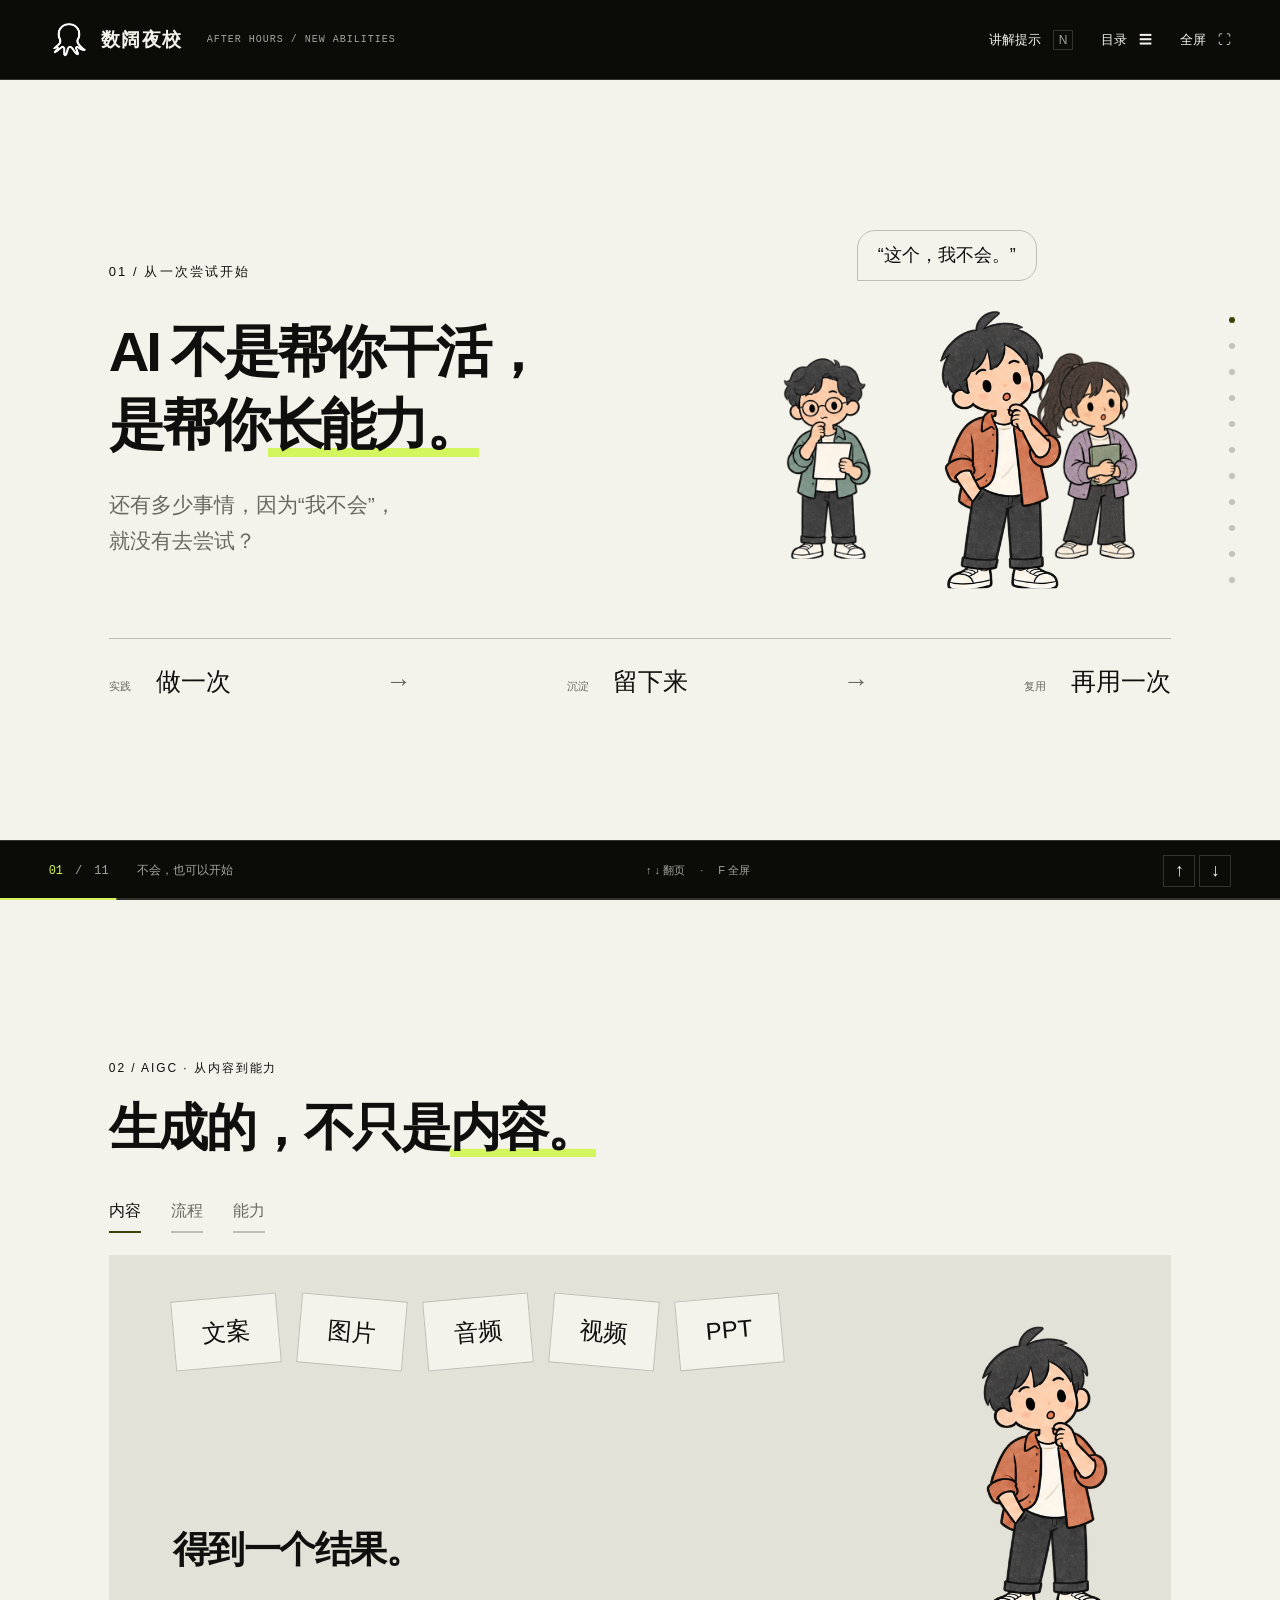
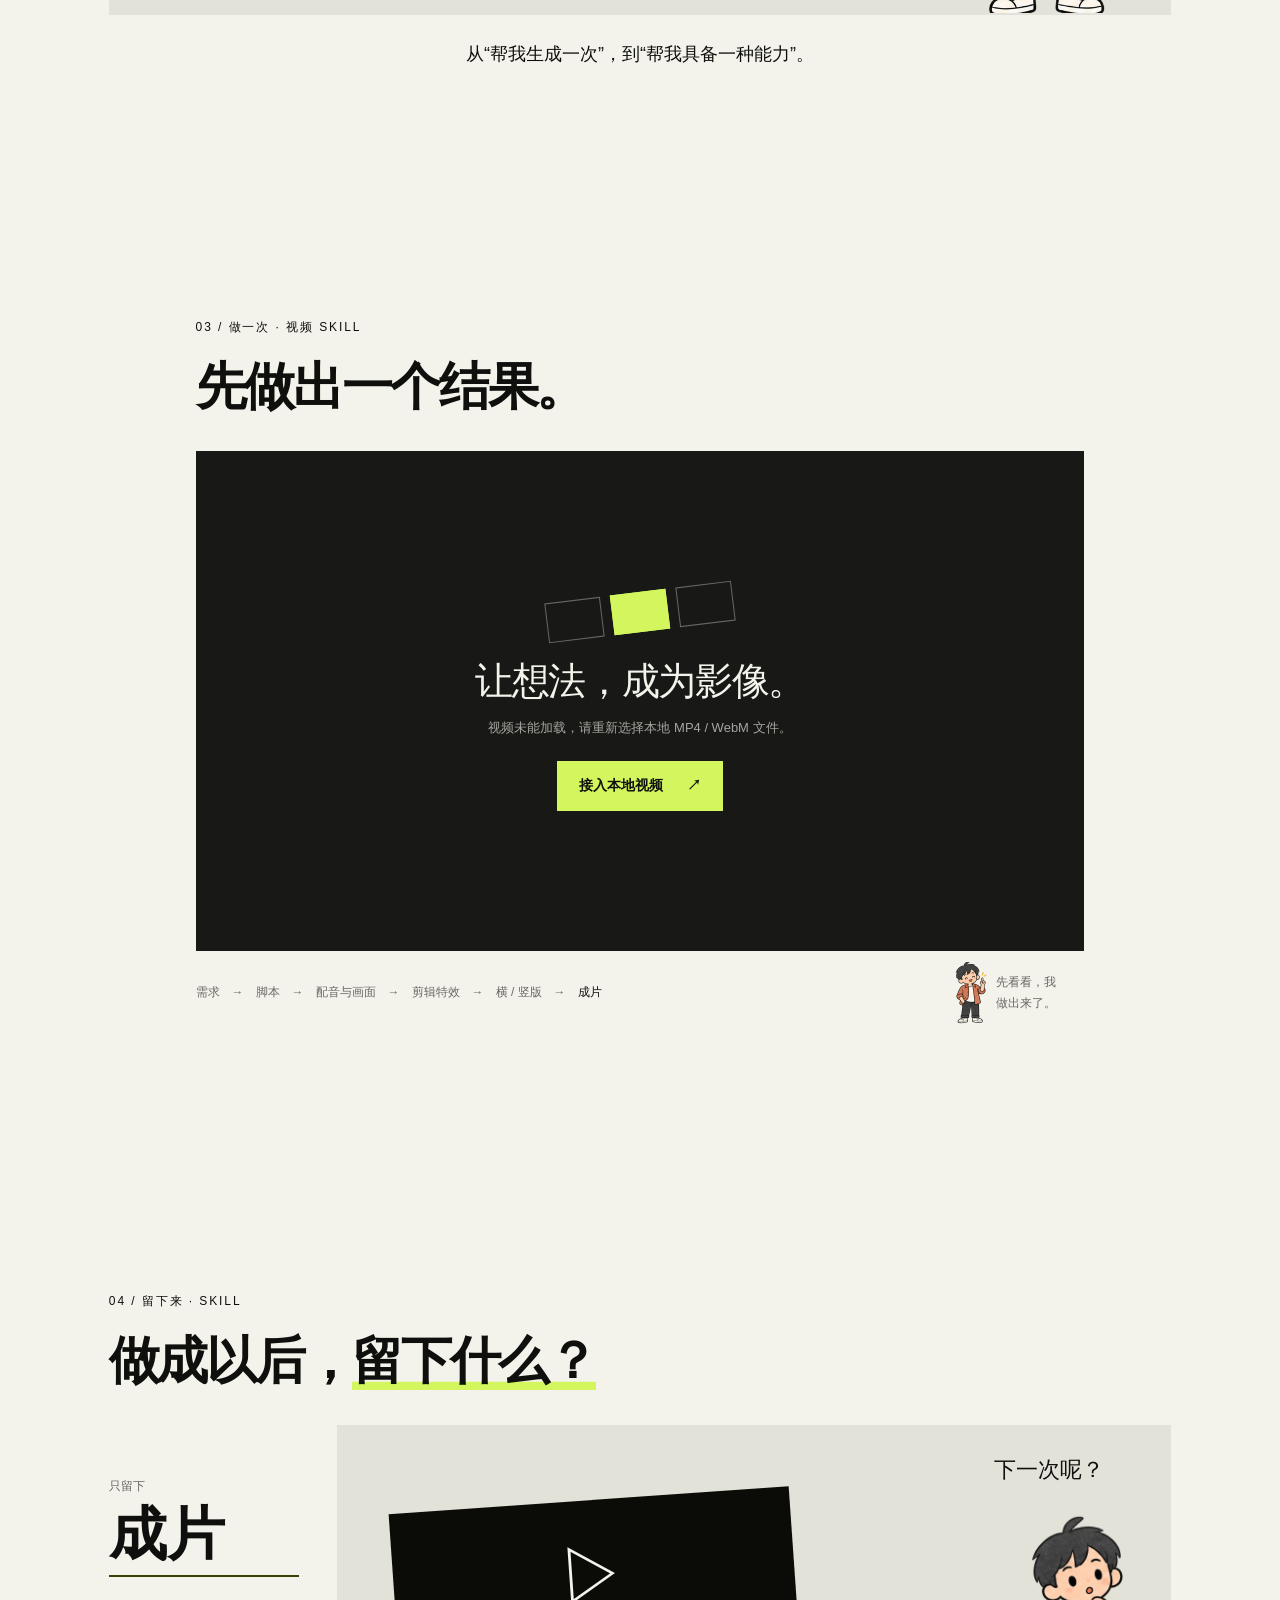
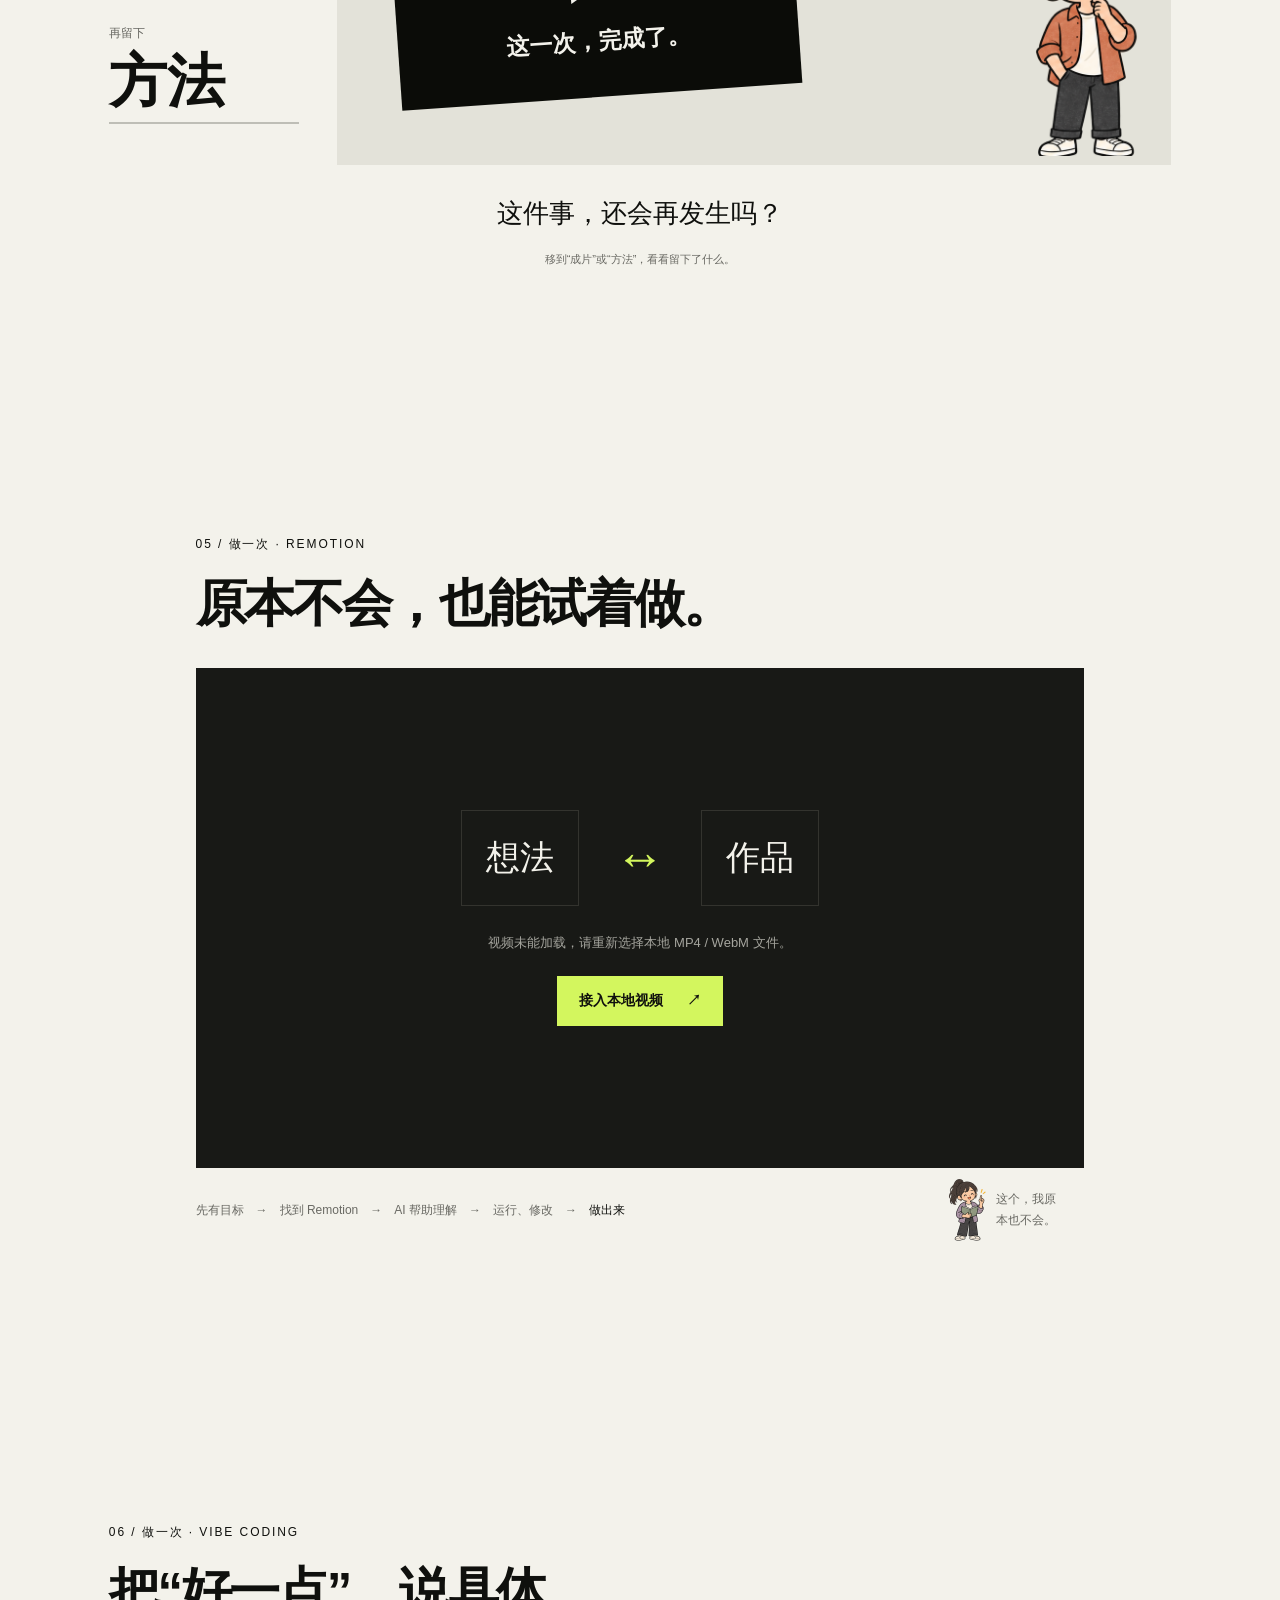
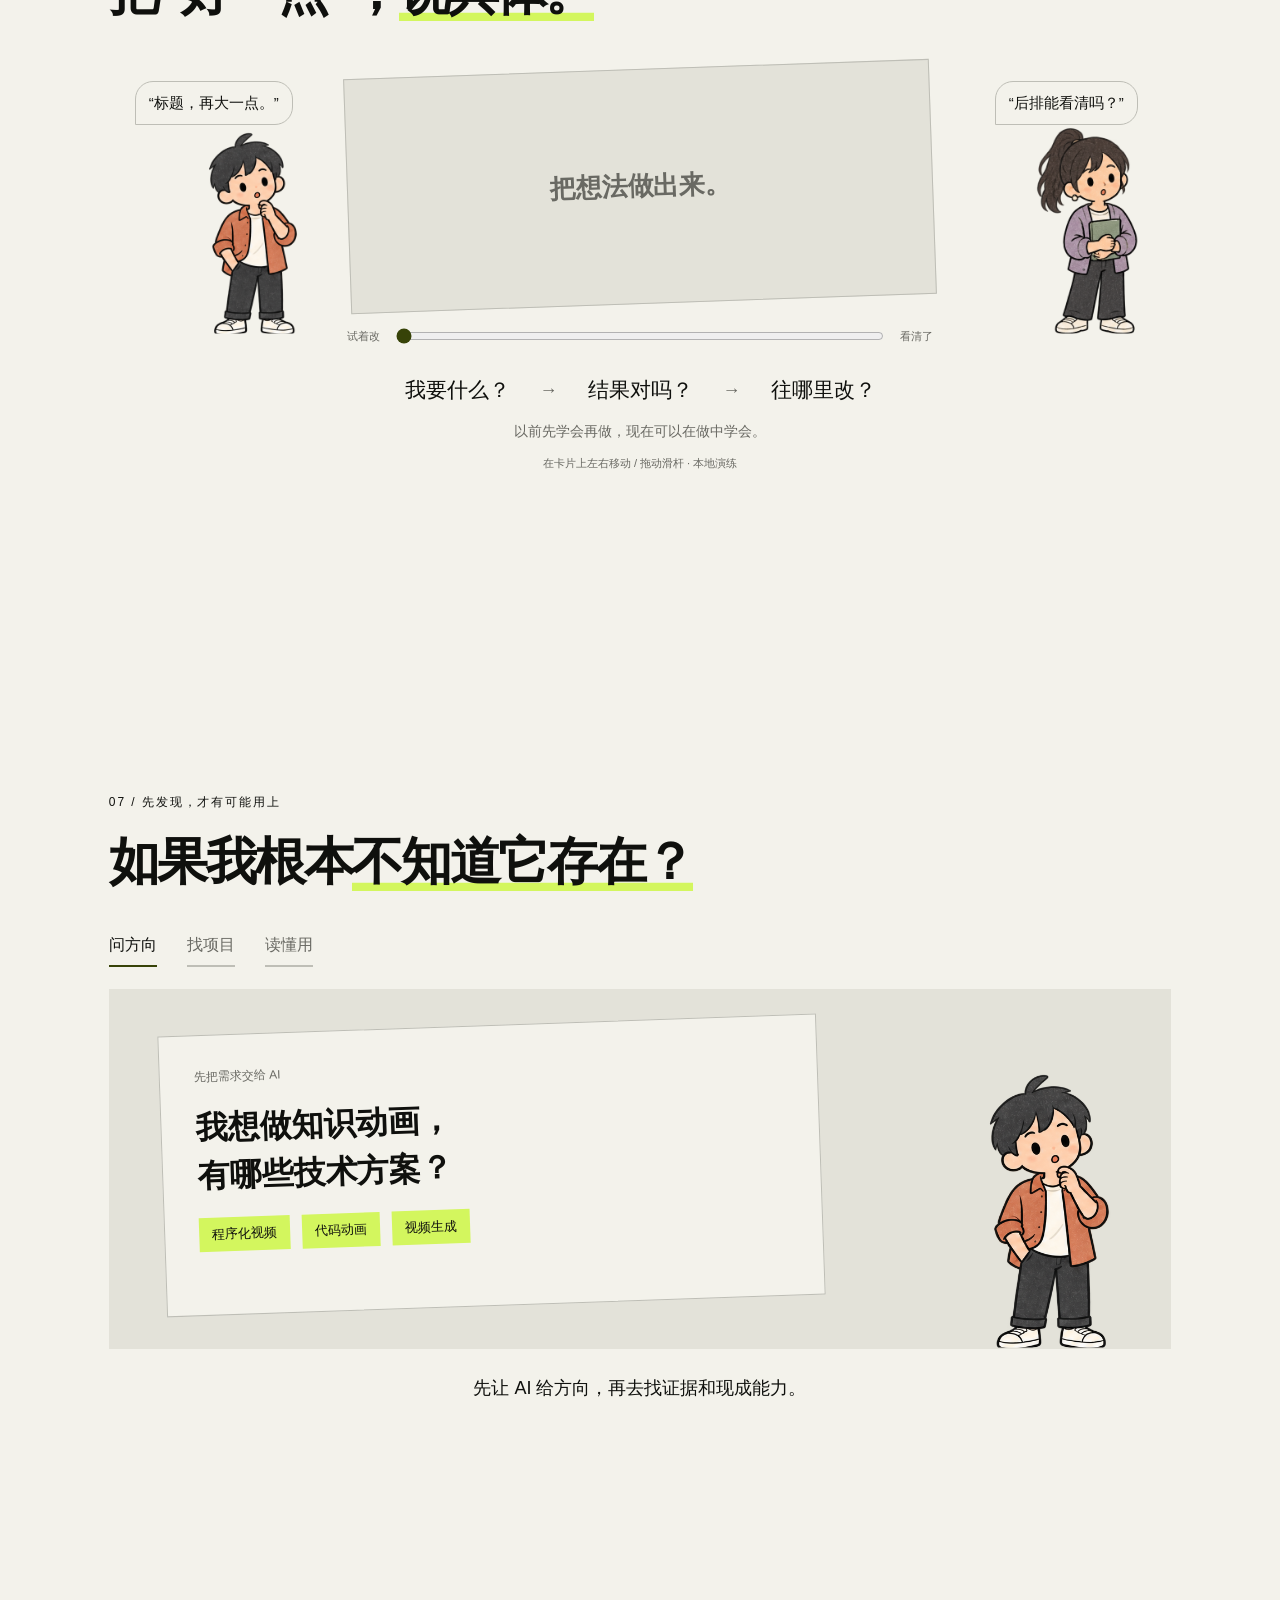
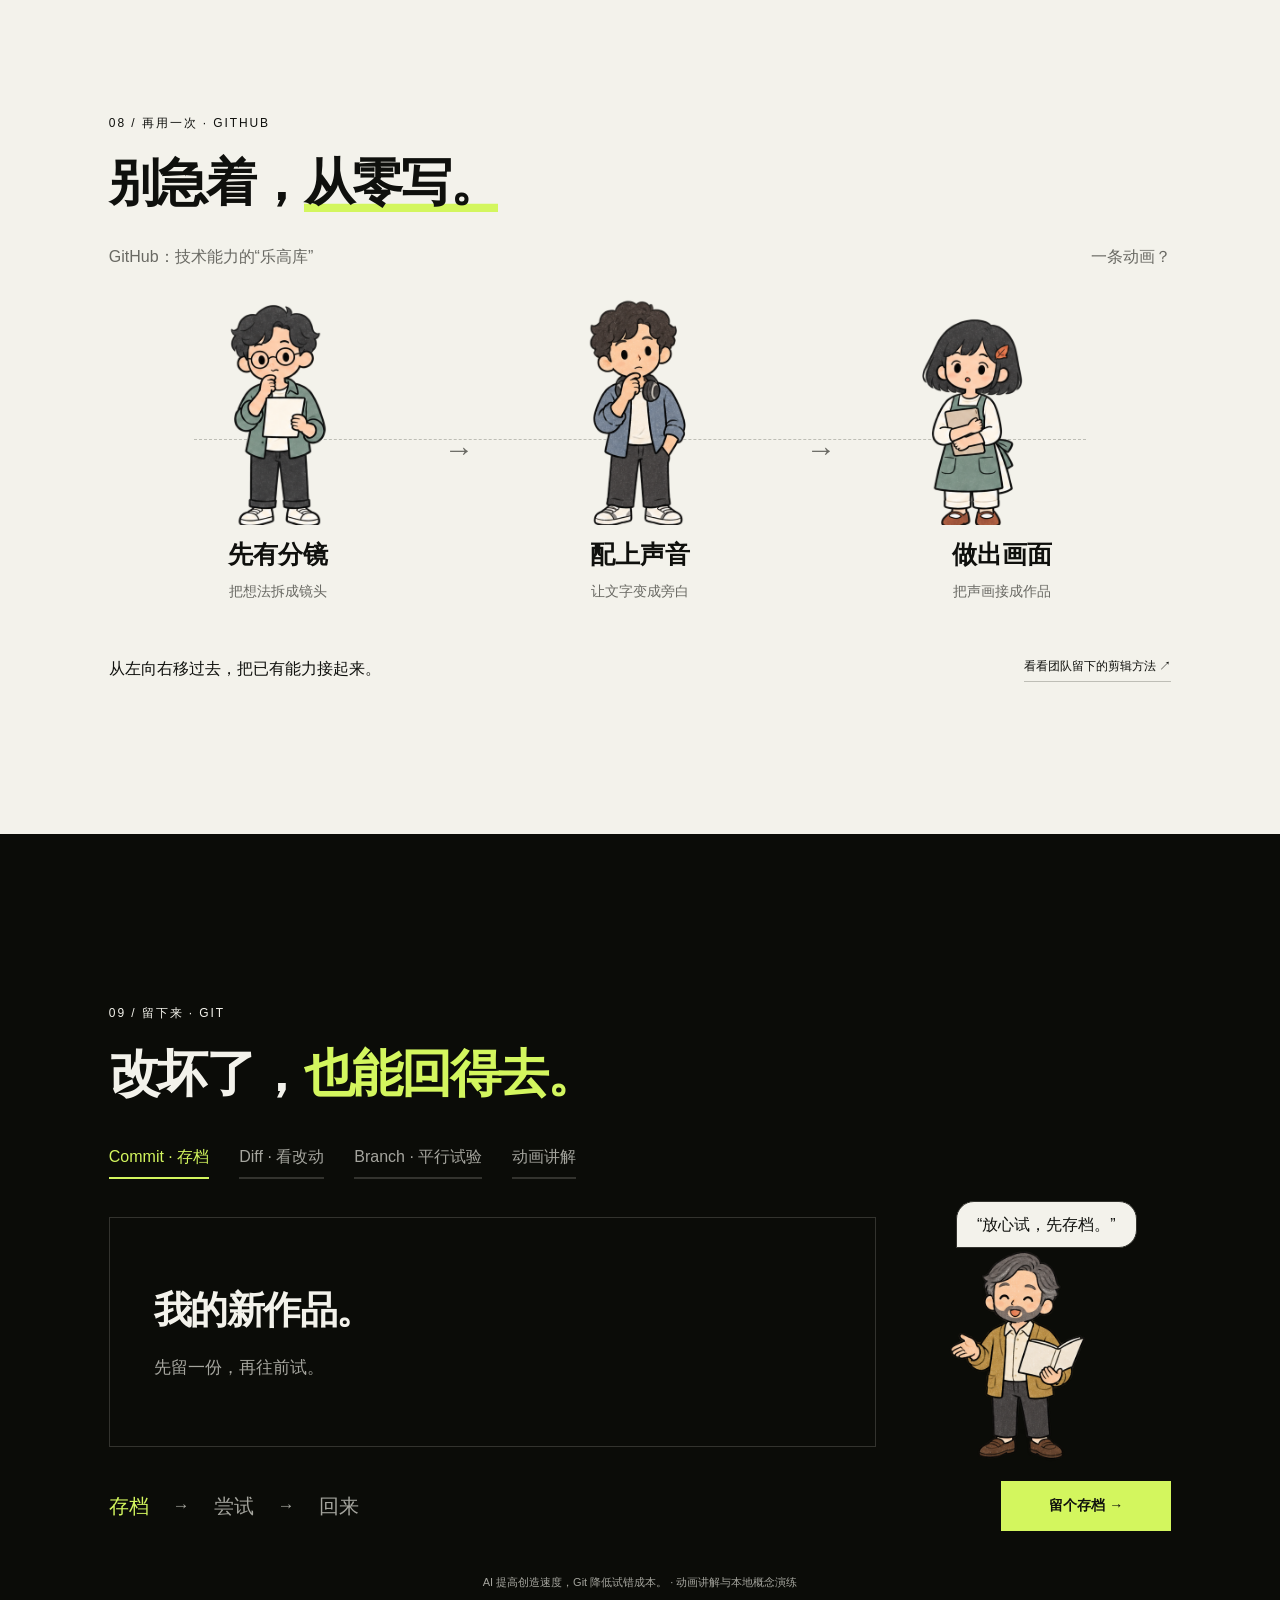
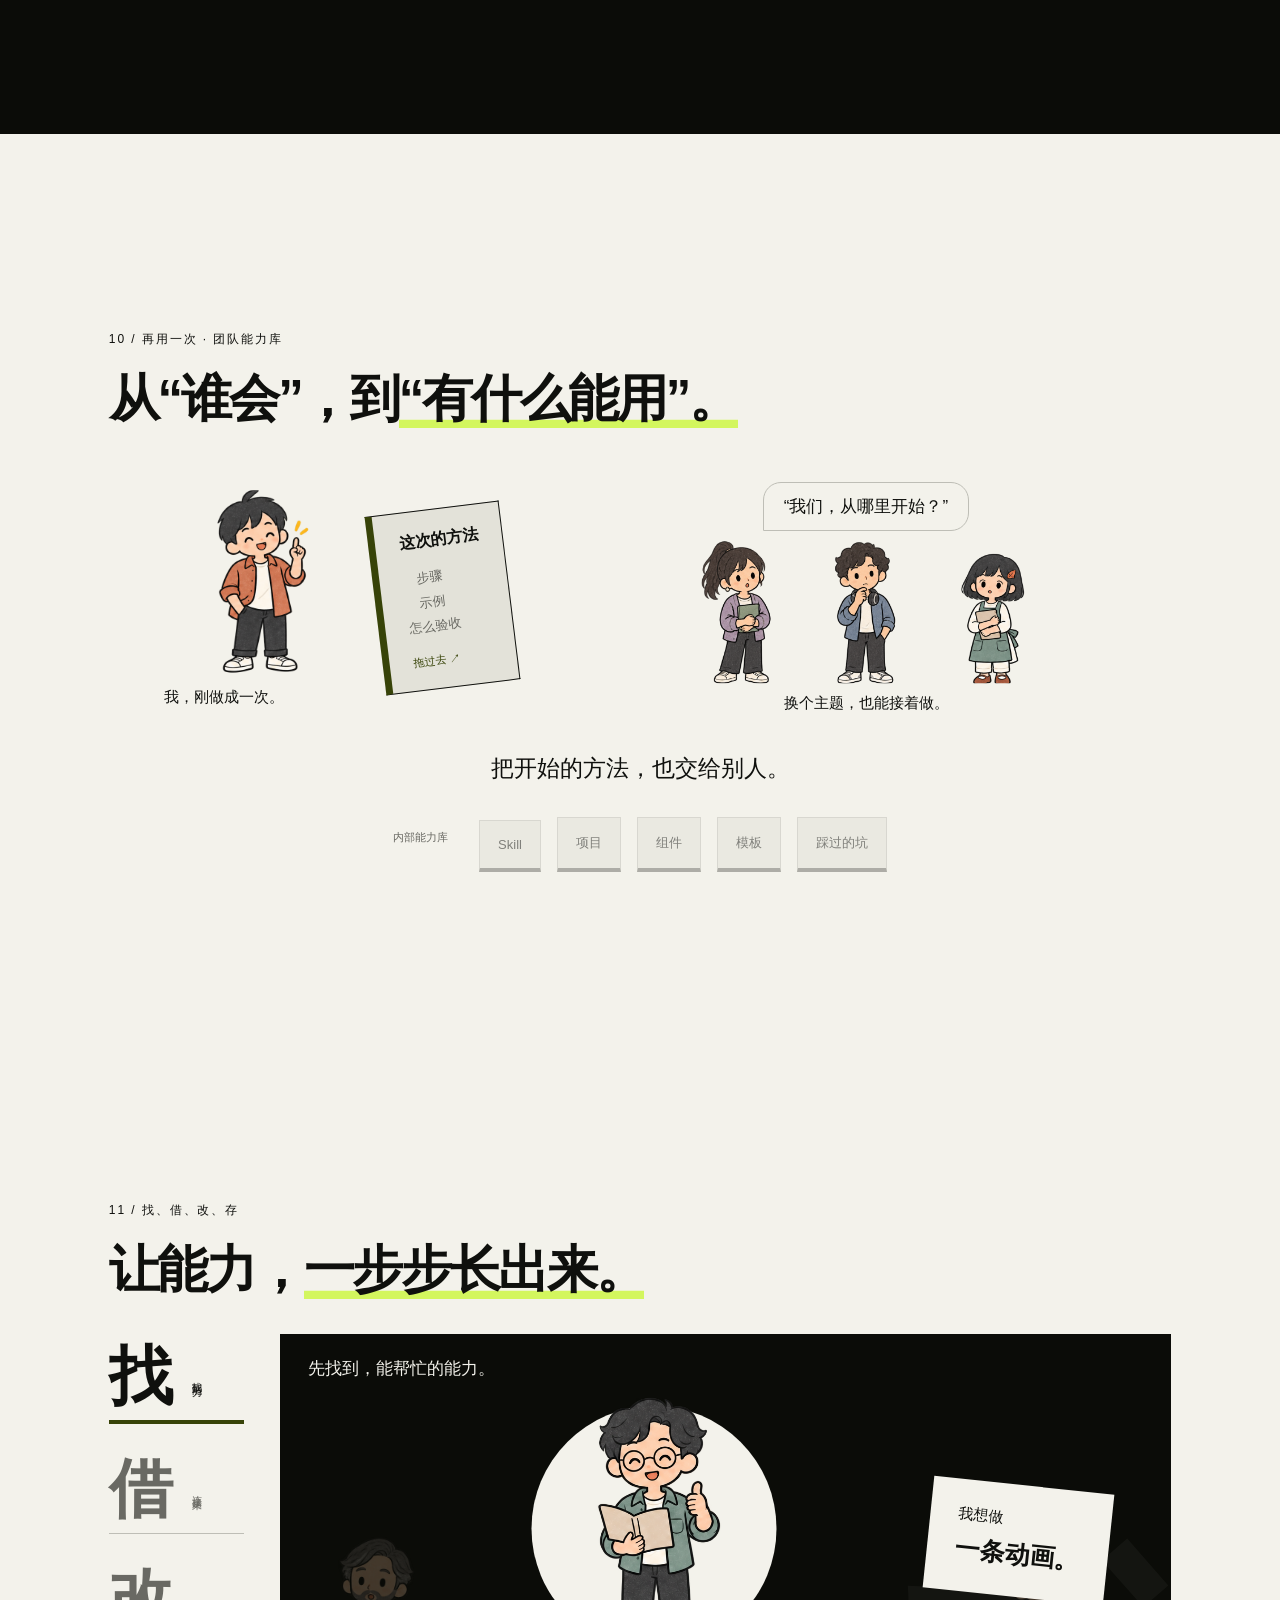
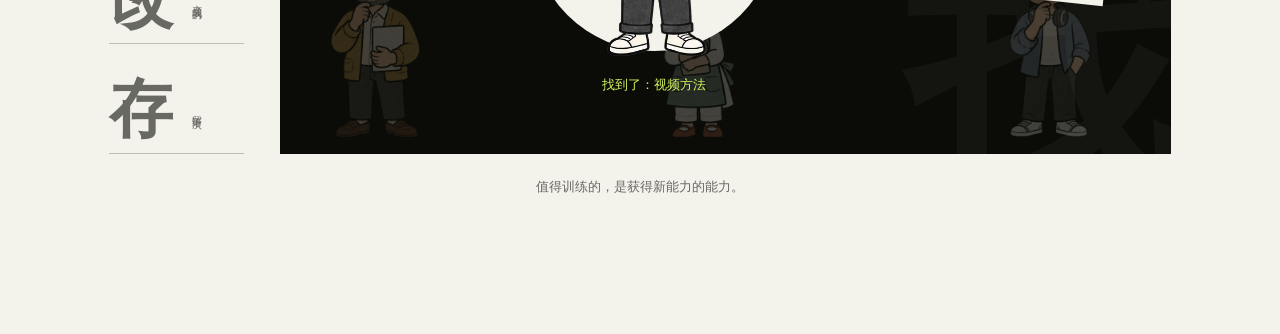
==== index.html @ 34c91765 "Move Git explainer animation after concept demos" ====
<!doctype html>
<html lang="zh-CN">
<head>
  <meta charset="UTF-8"><meta name="viewport" content="width=device-width, initial-scale=1">
  <meta name="theme-color" content="#171915">
  <title>数阔夜校 — AI 不是帮你干活，是帮你长能力</title>
  <meta name="description" content="从 AIGC、Skill、Vibe Coding 到 GitHub，重新理解 AI 时代的能力边界。数阔夜校现场互动展示。">
  <link rel="icon" href="data:image/svg+xml,%3Csvg xmlns='http://www.w3.org/2000/svg' viewBox='0 0 64 64'%3E%3Crect width='64' height='64' rx='12' fill='%23171915'/%3E%3Cpath d='M16 44L32 16L48 44M23 33H41' fill='none' stroke='%23d4f85b' stroke-width='6'/%3E%3C/svg%3E">
  <link rel="stylesheet" href="tokens.css?v=14"><link rel="stylesheet" href="style.css?v=14"><link rel="stylesheet" href="story.css?v=14"><link rel="stylesheet" href="focus.css?v=14"><link rel="stylesheet" href="speaker.css?v=14">
  <script src="config.js?v=14" defer></script><script src="app.js?v=14" defer></script><script src="story.js?v=14" defer></script><script src="speaker.js?v=14" defer></script>
</head>
<body>
<a class="skip" href="#story">进入正文</a>
<header class="masthead">
  <a class="brand" href="#opening" aria-label="数阔夜校首页"><img class="brand-logo" style="background:transparent" src="assets/octopus-logo-white.png" alt="" width="40" height="40"><b>数阔夜校</b><span class="brand-en">AFTER HOURS / NEW ABILITIES</span></a>
  <div class="header-actions"><button id="notes-open" title="讲解提示 N">讲解提示 <small>N</small></button><button id="menu-open" title="章节目录 G">目录 <span aria-hidden="true">☰</span></button><button id="fullscreen" title="全屏 F">全屏 <span aria-hidden="true">⛶</span></button></div>
</header>
<nav class="chapter-rail" aria-label="页面快捷导航"></nav>
<main id="story">
<section class="scene story-scene light" id="opening" data-title="不会，也可以开始" data-chapter="做一次" data-note="不要从Prompt或工具培训开始。先问：还有多少事情，因为“我不会”而没有尝试？可以举不会剪视频、做动画、写前端、甚至不知道该用什么技术的例子。移到人物上，变成“先试出来”。强调今天讲的是获得能力的方式，主线是做一次、留下来、再用一次。"><div class="scene-content"><div class="story-opening"><div><p class="eyebrow">01 / 从一次尝试开始</p><h1>AI 不是帮你干活，<br>是帮你<span class="ink-underline">长能力。</span></h1><p class="opening-line">还有多少事情，因为“我不会”，<br>就没有去尝试？</p></div><button class="opening-cast" id="hello" aria-label="试着开始：悬停或点选人物"><span class="speech" id="hello-words">“这个，我不会。”</span><span class="cast maker" data-happy="false" aria-hidden="true"></span><span class="cast learner" id="hello-person" data-happy="false" aria-hidden="true"></span><span class="cast planner" data-happy="false" aria-hidden="true"></span></button></div><div class="three-beats"><span><small>实践</small> 做一次</span><i>→</i><span><small>沉淀</small> 留下来</span><i>→</i><span><small>复用</small> 再用一次</span></div></div></section>
<section class="scene story-scene light" id="aigc" data-title="从生成内容，到获得能力" data-chapter="做一次" data-note="用讲稿第一节承接开场。移到内容：大家熟悉的文案、图片、音频、视频、PPT。移到流程：这些产物被组织成连续做事的步骤。移到能力：流程、工具与经验留下来，下一次还能调用。不要把能力理解成瞬间精通，人仍要理解和验收。这是概念示意，下一屏用真实视频Skill举例。"><div class="scene-content"><div class="story-heading"><p class="eyebrow">02 / AIGC · 从内容到能力</p><h2>生成的，不只是<span class="ink-underline">内容。</span></h2></div><div class="speaker-tabs" role="group" aria-label="切换讲解画面"><button data-growth="content" aria-pressed="true" aria-controls="growth-content">内容</button><button data-growth="flow" aria-pressed="false" aria-controls="growth-flow">流程</button><button data-growth="ability" aria-pressed="false" aria-controls="growth-ability">能力</button></div><div class="growth-stage"><div class="growth-panel" id="growth-content"><div class="content-cloud"><span>文案</span><span>图片</span><span>音频</span><span>视频</span><span>PPT</span></div><div class="growth-person"><span class="cast learner" data-happy="false" aria-hidden="true"></span></div><strong class="growth-title">得到一个结果。</strong></div><div class="growth-panel" id="growth-flow" hidden><div class="flow-ribbon"><span>需求</span><i>→</i><span>脚本</span><i>→</i><span>声画</span><i>→</i><span>成片</span></div><div class="growth-person"><span class="cast sound" data-happy="true" aria-hidden="true"></span></div><strong class="growth-title">连成一套做法。</strong></div><div class="growth-panel" id="growth-ability" hidden><div class="ability-volume"><small>流程 + 工具 + 经验</small><strong>我能做了。</strong><span>下一次，还能继续调用。</span></div><div class="growth-person"><span class="cast mentor" data-happy="true" aria-hidden="true"></span></div></div></div><p class="speaker-conclusion">从“帮我生成一次”，到“帮我具备一种能力”。</p></div></section>
<section class="scene story-scene light" id="video-skill" data-title="先做出一个结果。" data-chapter="做一次" data-note="播放真实视频Skill成片。看完沿下方流程讲：需求理解→脚本拆解→配音→画面→剪辑与效果→横竖尺寸适配→成片。重点不是展示一个很厉害的Skill，而是引出为什么封装：每次从头和AI交代步骤，仍然是在重复劳动。视频是用户提供的真实成片，流程依据本次讲稿概括，不由网页现场生成。"><div class="scene-content"><div class="story-heading"><p class="eyebrow">03 / 做一次 · 视频 SKILL</p><h2>先做出一个结果。</h2></div><div class="screening"><div class="media-stage" data-media="skill"><div class="media-empty"><div class="film-symbol" aria-hidden="true"><span></span><span></span><span></span></div><p class="media-title">让想法，成为影像。</p><p class="media-status">待接入你的真实视频 Skill 成片</p><label class="solid-button file-label">接入本地视频 <span>↗</span><input type="file" accept="video/*" data-video-input="skill"></label></div><video controls playsinline preload="metadata" poster="assets/video-skill-poster.jpg" hidden aria-label="视频 Skill 成片"></video><button class="media-replace" data-replace="skill" hidden>更换视频</button></div></div><div class="screening-meta"><div class="evidence-path" aria-label="视频Skill流程"><span>需求</span><i>→</i><span>脚本</span><i>→</i><span>配音与画面</span><i>→</i><span>剪辑特效</span><i>→</i><span>横 / 竖版</span><i>→</i><strong>成片</strong></div><div class="screening-friend"><span class="cast learner" data-happy="true" aria-hidden="true"></span><p>先看看，我做出来了。</p></div></div></div></section>
<section class="scene story-scene light" id="workflow" data-title="留结果，也留方法" data-chapter="留下来" data-note="移到“成片”，整幅画面是一份结果和下一次的疑问；移到“方法”，变成方法本和下一次复用的起点。问自己：这件事以后还会不会发生？如果会，就值得封装。讲稿结论：不要只保存结果，要开始保存能力。Skill留下成功的步骤、经验与验收方式，使用时仍需适配和判断。"><div class="scene-content"><div class="story-heading"><p class="eyebrow">04 / 留下来 · SKILL</p><h2>做成以后，<span class="ink-underline">留下什么？</span></h2></div><div class="keep-theatre"><div class="keep-choices" role="group" aria-label="留下什么"><button data-keep="result" aria-pressed="true"><small>只留下</small><strong>成片</strong></button><button data-keep="method" aria-pressed="false"><small>再留下</small><strong>方法</strong></button></div><div class="keep-stage" id="keep-stage" data-mode="result"><div class="keep-result"><div class="film-result"><span aria-hidden="true">▷</span><strong>这一次，完成了。</strong></div><span class="cast learner" data-happy="false" aria-hidden="true"></span><span class="next-question">下一次呢？</span></div><div class="keep-method" hidden><div class="open-method"><span>这次怎么做</span><strong>方法</strong><p>步骤<br>示例<br>验收</p></div><div class="next-works"><span>下一个主题</span><span>下一个作品</span><span>下一位同事</span></div><span class="cast maker" data-happy="true" aria-hidden="true"></span></div></div></div><p class="one-thought" id="keep-thought" role="status">这件事，还会再发生吗？</p><p class="gesture-hint">移到“成片”或“方法”，看看留下了什么。</p></div></section>
<section class="scene story-scene light" id="remotion" data-title="原本不会，也能试着做。" data-chapter="做一次" data-note="播放真实知识动画。说明自己原本不是Remotion开发者。沿下面路径讲：先想做知识动画，再寻找程序化视频方案、发现Remotion，把文档交给AI，理解项目、搭环境、运行、看结果、继续改，再加配音调时间轴。完整经历由讲者口述；页面只留关键路径。"><div class="scene-content"><div class="story-heading"><p class="eyebrow">05 / 做一次 · REMOTION</p><h2>原本不会，也能试着做。</h2></div><div class="screening"><div class="media-stage remotion-stage" data-media="remotion"><div class="media-empty"><div class="knowledge-symbol" aria-hidden="true"><span>想法</span><i>↔</i><span>作品</span></div><p class="media-status">待接入你的真实 Remotion 知识动画</p><label class="solid-button file-label">接入本地视频 <span>↗</span><input type="file" accept="video/*" data-video-input="remotion"></label></div><video controls playsinline preload="metadata" poster="assets/remotion-poster.jpg" hidden aria-label="Remotion 知识动画"></video><button class="media-replace" data-replace="remotion" hidden>更换视频</button></div></div><div class="screening-meta"><div class="evidence-path"><span>先有目标</span><i>→</i><span>找到 Remotion</span><i>→</i><span>AI 帮助理解</span><i>→</i><span>运行、修改</span><i>→</i><strong>做出来</strong></div><div class="screening-friend"><span class="cast planner" data-happy="true" aria-hidden="true"></span><p>这个，我原本也不会。</p></div></div></div></section>
<section class="scene story-scene light" id="human-ai" data-title="把要求说具体" data-chapter="做一次" data-note="在卡片上左右移动或拖滑杆，看具体要求怎样改变实际HTML。不是只让AI写代码，而是先开始做，在做的过程中学会；并不是知识不重要。人的三个判断：我要什么、结果是不是我要的、下一步往哪里改。补充学习和完成任务可以交替发生。此处是预设演练，不是在线AI。"><div class="scene-content"><div class="story-heading"><p class="eyebrow">06 / 做一次 · VIBE CODING</p><h2>把“好一点”，<span class="ink-underline">说具体。</span></h2></div><div class="clarity-story"><div class="story-person"><p class="speech">“标题，再大一点。”</p><span class="cast learner" data-happy="false" aria-hidden="true"></span></div><div class="clarity-work"><div id="clarity-card"><p id="clarity-title">把想法做出来。</p></div><label class="clarity-control"><span>试着改</span><input id="clarity-range" type="range" min="0" max="100" value="0" aria-label="主题清晰程度"><span>看清了</span></label></div><div class="story-person"><p class="speech" id="clarity-words">“后排能看清吗？”</p><span class="cast planner" id="clarity-person" data-happy="false" aria-hidden="true"></span></div></div><div class="human-judgments"><span>我要什么？</span><i>→</i><span>结果对吗？</span><i>→</i><span>往哪里改？</span></div><p class="speaker-conclusion">以前先学会再做，现在可以在做中学会。</p><p class="gesture-hint">在卡片上左右移动 / 拖动滑杆 · 本地演练</p></div></section>
<section class="scene story-scene light" id="discover" data-title="不知道它存在，怎么办？" data-chapter="再用一次" data-note="讲稿第五到第七节的转折：发现Remotion之前，我怎么知道它存在？让观众先停在“我想做知识动画”的需求。移到问方向，把业务问题变成技术关键词；移到找项目，看到GitHub、官方文档、社区中可寻找的项目、库、API、Skill、模板；移到读懂用，用做什么、适不适合、怎么运行、从哪改四问让AI帮助理解。画面是提问方法示意，不是在线检索结果。"><div class="scene-content"><div class="story-heading"><p class="eyebrow">07 / 先发现，才有可能用上</p><h2>如果我根本<span class="ink-underline">不知道它存在？</span></h2></div><div class="speaker-tabs" role="group" aria-label="切换讲解画面"><button data-discover="ask" aria-pressed="true" aria-controls="discover-ask">问方向</button><button data-discover="find" aria-pressed="false" aria-controls="discover-find">找项目</button><button data-discover="read" aria-pressed="false" aria-controls="discover-read">读懂用</button></div><div class="discover-stage"><div class="discover-panel" id="discover-ask"><div class="question-note"><small>先把需求交给 AI</small><strong>我想做知识动画，<br>有哪些技术方案？</strong><div class="keyword-trail"><span>程序化视频</span><span>代码动画</span><span>视频生成</span></div></div><span class="cast learner" data-happy="false" aria-hidden="true"></span></div><div class="discover-panel" id="discover-find" hidden><div class="project-shelf"><span>项目</span><span>库</span><span>API</span><span>Skill</span><span>模板</span></div><div class="where-to-look"><strong>先找现成的。</strong><span>GitHub / 官方文档 / 社区</span></div><span class="cast planner" data-happy="true" aria-hidden="true"></span></div><div class="discover-panel" id="discover-read" hidden><div class="read-map"><span>做什么？</span><span>适合我吗？</span><span>怎么运行？</span><span>从哪里改？</span></div><span class="cast maker" data-happy="true" aria-hidden="true"></span><strong class="read-claim">技术资料，<br>也能读懂、用起来。</strong></div></div><p class="speaker-conclusion">先让 AI 给方向，再去找证据和现成能力。</p></div></section>
<section class="scene story-scene light" id="github" data-title="借用已有能力" data-chapter="再用一次" data-note="承接前页的先找现成。把GitHub讲成技术能力仓库、技术乐高库：项目、库、API、Skill、模板都可能成为起点。可以口述PDF转图片、截图、识图、音频分析、网页监测等场景。用三位同学示意文字经分镜、配音、画面成为视频，鼠标从左向右接上能力。打开真实团队剪辑仓库，说明先跑最小案例，再让AI按需求改。无需保证所有现成方案都可靠，仍要读说明和验证。"><div class="scene-content"><div class="story-heading"><p class="eyebrow">08 / 再用一次 · GITHUB</p><h2>别急着，<span class="ink-underline">从零写。</span></h2></div><div class="borrow-route"><span>GitHub：技术能力的“乐高库”</span><span id="borrow-output" role="status">一条动画？</span></div><div class="borrow-cast" role="group" aria-label="依次借用已有能力"><button data-borrow="0" aria-pressed="false"><span class="cast maker" id="borrow-person-0" data-happy="false" aria-hidden="true"></span><strong>先有分镜</strong><span>把想法拆成镜头</span></button><i aria-hidden="true">→</i><button data-borrow="1" aria-pressed="false"><span class="cast sound" id="borrow-person-1" data-happy="false" aria-hidden="true"></span><strong>配上声音</strong><span>让文字变成旁白</span></button><i aria-hidden="true">→</i><button data-borrow="2" aria-pressed="false"><span class="cast colleague" id="borrow-person-2" data-happy="false" aria-hidden="true"></span><strong>做出画面</strong><span>把声画接成作品</span></button></div><div class="story-bottom"><p id="borrow-thought" role="status">从左向右移过去，把已有能力接起来。</p><a href="https://github.com/Bethxx-Skieer/bazhuayu-vedio-cut" target="_blank" rel="noopener noreferrer">看看团队留下的剪辑方法 ↗</a></div></div></section>
<section class="scene story-scene dark" id="git" data-title="留一个能回来的地方" data-chapter="留下来" data-note="先讲AI改得快，也可能把已有功能改没。不要把“恢复刚才版本”完全寄托给AI记忆。先依次演练三个概念，最后播放由解释动画Skill制作的Git短片，帮观众串起方法：Commit用一个按钮存档→改坏→恢复；Diff真实改变右侧字号与底色，同时显示相对于原版的变化；Branch只改变试验线，左侧主线保持原样。这里是本地概念演练，不执行Git命令。收束：AI提高创造速度，Git降低试错成本。"><div class="scene-content"><div class="story-heading"><p class="eyebrow">09 / 留下来 · GIT</p><h2>改坏了，<span class="lime">也能回得去。</span></h2></div><div class="speaker-tabs" role="group" aria-label="切换讲解画面"><button data-gitmode="commit" aria-pressed="true" aria-controls="gitmode-commit">Commit · 存档</button><button data-gitmode="diff" aria-pressed="false" aria-controls="gitmode-diff">Diff · 看改动</button><button data-gitmode="branch" aria-pressed="false" aria-controls="gitmode-branch">Branch · 平行试验</button><button data-gitmode="video" aria-pressed="false" aria-controls="gitmode-video">动画讲解</button></div><div class="git-demonstrations"><div class="git-demonstration" id="gitmode-commit"><div class="safety-story"><div class="saved-work"><button id="peek-save" hidden>存档在这里 ↗</button><p id="safe-art">我的新作品。</p><span id="safe-label">先留一份，再往前试。</span></div><div class="story-person"><p class="speech" id="safe-words">“放心试，先存档。”</p><span class="cast mentor" id="safe-person" data-happy="true" aria-hidden="true"></span></div></div><div class="safety-bottom"><p class="safety-steps" id="safe-steps"><span class="active">存档</span><i>→</i><span>尝试</span><i>→</i><span>回来</span></p><button class="solid-button" id="safe-next">留个存档 →</button></div></div><div class="git-demonstration" id="gitmode-diff" hidden><div class="comparison-posters"><div class="demo-poster before"><span>上一个版本</span><strong>我的作品</strong><small>24px · 浅色底</small></div><i>→</i><div class="demo-poster" id="diff-after"><span>这一轮改动</span><strong>我的作品</strong><small id="diff-spec">24px · 浅色底</small></div></div><div class="demo-controls"><p id="diff-summary" role="status">两个版本，目前相同。</p><button class="solid-button" id="diff-change">让 AI 改一版 ↗</button></div></div><div class="git-demonstration" id="gitmode-branch" hidden><div class="comparison-posters"><div class="demo-poster"><span>主线 · 保留原样</span><strong>我的作品</strong><small>作为稳定起点</small></div><i>↗</i><div class="demo-poster" id="branch-experiment"><span>试验线 · 放心尝试</span><strong>我的作品</strong><small id="branch-spec">还没改动</small></div></div><div class="demo-controls"><p id="branch-summary" role="status">同一个起点，两条独立的路。</p><button class="solid-button" id="branch-change">只改试验线 ↗</button></div></div><div class="git-demonstration git-video" id="gitmode-video" hidden><div class="media-stage git-video-stage" data-media="git"><div class="media-empty"><p class="media-title">Git，让试错有退路。</p><p class="media-status">等待加载 Git 解释动画</p><label class="solid-button file-label">接入本地视频 <span>↗</span><input type="file" accept="video/*" data-video-input="git"></label></div><video controls playsinline preload="metadata" poster="assets/git-explainer-cover.png" hidden aria-label="Git 解释动画"></video><button class="media-replace" data-replace="git" hidden>更换视频</button></div><p class="git-video-credit">解释动画 Skill 制作 · 约 3 分 15 秒<span>配乐：Limit 70 — Kevin MacLeod（CC BY 4.0）</span></p></div></div><p class="gesture-hint">AI 提高创造速度，Git 降低试错成本。 · 动画讲解与本地概念演练</p></div></section>
<section class="scene story-scene light" id="team" data-title="把方法交给下一位" data-chapter="再用一次" data-note="拖动或点选方法本，把成果背后的做法交给同事，整块接手区域被点亮，内部能力库也亮起来。口述公司可留下好的Skill、Vibe Coding项目、组件、GitHub项目、模板和踩坑经验。有需求先看内部，没有再到外面找，让AI改好后沉淀回来。关键问法从“谁会”变成“我们有没有现成能力能用”。"><div class="scene-content"><div class="story-heading"><p class="eyebrow">10 / 再用一次 · 团队能力库</p><h2>从“谁会”，到<span class="ink-underline">“有什么能用”。</span></h2></div><div class="relay-story"><div class="story-person sender"><span class="cast learner" data-happy="true" aria-hidden="true"></span><p>我，刚做成一次。</p></div><button class="method-book" id="method-book" aria-label="把方法交给同事，可拖动或点选"><span class="book-title">这次的方法</span><span class="book-lines">步骤<br>示例<br>怎么验收</span><span class="book-hint" id="book-hint">拖过去 ↗</span></button><div class="receivers" id="receivers"><p class="speech" id="relay-words" role="status">“我们，从哪里开始？”</p><div class="receiver-cast"><span class="cast planner" id="receive-0" data-happy="false" aria-hidden="true"></span><span class="cast sound" id="receive-1" data-happy="false" aria-hidden="true"></span><span class="cast colleague" id="receive-2" data-happy="false" aria-hidden="true"></span></div><p>换个主题，也能接着做。</p></div></div><p class="one-thought" id="relay-thought">把开始的方法，也交给别人。</p><div class="library-shelf" aria-label="内部能力库"><span class="library-label">内部能力库</span><span>Skill</span><span>项目</span><span>组件</span><span>模板</span><span>踩过的坑</span></div></div></section>
<section class="scene story-scene light" id="ending" data-title="找、借、改、存" data-chapter="再用一次" data-note="移到找、借、改、存切换整幅场景，每个字只讲一句：找已有能力；借来先运行；改成适合自己的；存成Skill、模板、项目和版本，再放回内部能力库。停在存，回到“获得新能力的能力”。最后邀请观众给“这个我不会”加一句：“但我能不能先和AI一起把它试出来？”"><div class="scene-content"><div class="story-heading"><p class="eyebrow">11 / 找、借、改、存</p><h2>让能力，<span class="ink-underline">一步步长出来。</span></h2></div><div class="focus-theatre"><div class="focus-words" role="group" aria-label="找借改存，切换整个场景"><button data-focus="find" aria-pressed="true" aria-controls="focus-find"><span>找</span><small>找到能力</small></button><button data-focus="borrow" aria-pressed="false" aria-controls="focus-borrow"><span>借</span><small>连接起来</small></button><button data-focus="adapt" aria-pressed="false" aria-controls="focus-adapt"><span>改</span><small>变成我的</small></button><button data-focus="keep" aria-pressed="false" aria-controls="focus-keep"><span>存</span><small>留给下次</small></button></div><div class="focus-stage" id="focus-stage" data-focus="find"><div class="focus-panel focus-find" id="focus-find"><span class="focus-caption">先找到，能帮忙的能力。</span><div class="search-people"><span class="cast mentor" data-happy="false" aria-hidden="true"></span><span class="cast colleague" data-happy="false" aria-hidden="true"></span><span class="cast sound" data-happy="false" aria-hidden="true"></span></div><div class="search-spot"><span class="cast maker" data-happy="true" aria-hidden="true"></span><span>找到了：视频方法</span></div><div class="search-request">我想做<br><strong>一条动画。</strong></div><span class="focus-watermark" aria-hidden="true">找</span></div><div class="focus-panel focus-borrow" id="focus-borrow" hidden><span class="focus-caption">让已有能力，来到我手里。</span><div class="borrow-person-left"><span class="cast learner" data-happy="true" aria-hidden="true"></span><span>我的想法</span></div><div class="borrow-bridge"><span class="flying-note">分镜</span><span class="flying-note">配音</span><span class="flying-note">画面</span><i>←</i></div><div class="borrow-person-right"><span class="cast sound" data-happy="true" aria-hidden="true"></span><span class="cast colleague" data-happy="true" aria-hidden="true"></span><span>现成的方法</span></div><span class="focus-watermark" aria-hidden="true">借</span></div><div class="focus-panel focus-adapt" id="focus-adapt" hidden><span class="focus-caption">改到，真正适合我的需求。</span><div class="before-poster"><small>原来的版本</small><span>一个想法</span></div><div class="after-poster"><small>改成我需要的样子</small><strong>我的<br>新作品。</strong><span>更清楚 · 更具体</span></div><div class="adapt-friend"><span class="cast planner" data-happy="true" aria-hidden="true"></span></div><span class="focus-watermark" aria-hidden="true">改</span></div><div class="focus-panel focus-keep" id="focus-keep" hidden><span class="focus-caption">把成功的方法，留给下一次。</span><div class="archive-friend"><span class="cast mentor" data-happy="true" aria-hidden="true"></span></div><div class="archive-sheet">一次成功的经验</div><div class="archive-book"><small>我的能力手册</small><strong>下次，<br>从这里开始。</strong><span>步骤 / 示例 / 验收</span></div><span class="focus-watermark" aria-hidden="true">存</span></div></div></div><p class="final-note">值得训练的，是获得新能力的能力。<span class="focus-status" id="focus-status" role="status">找：从已有方法开始。</span></p></div></section>
</main>
<footer class="transport"><div><span id="current-number">01</span><span class="transport-divider">/</span><span id="total-number">11</span><span id="current-title">不会，又怎样？</span></div><span class="keyboard-hint">↑ ↓ 翻页 <span>·</span> F 全屏</span><div class="transport-buttons"><button id="prev" aria-label="上一页">↑</button><button id="next" aria-label="下一页">↓</button></div><div class="progress"><span id="progress-fill"></span></div></footer>
<dialog id="chapter-dialog" aria-labelledby="chapter-title"><div class="dialog-head"><div><p class="eyebrow">THE CAPABILITY JOURNEY</p><h2 id="chapter-title">今晚的能力路径</h2></div><button data-close aria-label="关闭目录">×</button></div><div id="chapter-list"></div><p class="dialog-help">点击章节跳转 · Esc 返回展示</p></dialog>
<dialog id="notes-dialog" aria-labelledby="notes-title"><div class="dialog-head"><div><p class="eyebrow">讲解提示 · 此面板会显示在当前屏幕</p><h2 id="notes-title">当前章节</h2></div><button data-close aria-label="关闭讲解提示">×</button></div><p id="notes-text"></p><div class="notes-controls"><button class="outline-button" id="notes-prev">← 上一页</button><button class="solid-button" id="notes-next">下一页 →</button></div><p class="dialog-help">正式投屏时关闭此面板，或使用文件夹中的「讲者手册」。</p></dialog>
<div id="notice" role="status" aria-live="polite"></div>
<noscript><p class="noscript">浏览器未启用 JavaScript。仍可滚动阅读全部内容；互动演示需要启用 JavaScript。</p></noscript>
</body></html>
---- tokens.css ----
:root {
  --color-paper: oklch(96% .009 100);
  --color-paper-2: oklch(91% .012 100);
  --color-ink: oklch(17% .007 120);
  --color-night: oklch(15% .007 120);
  --color-panel: oklch(21% .006 120);
  --color-light: oklch(96% .009 100);
  --color-muted: oklch(52% .01 110);
  --color-muted-light: oklch(72% .01 110);
  --color-rule: oklch(80% .012 110);
  --color-rule-dark: oklch(32% .009 110);
  --color-accent: oklch(92% .18 121);
  --color-accent-ink: oklch(36% .08 121);
  --color-error: oklch(74% .14 28);
  --color-overlay: oklch(12% .005 120 / .8);
  --font-display: 'Bahnschrift', 'Microsoft YaHei', 'PingFang SC', sans-serif;
  --font-body: 'Microsoft YaHei', 'PingFang SC', sans-serif;
  --font-mono: 'Cascadia Code', 'Consolas', monospace;
  --space-sm: 8px; --space-md: 16px; --space-lg: 24px;
  --space-xl: 40px; --space-2xl: 64px; --space-3xl: 96px;
  --text-display: clamp(48px, 6.9vw, 112px);
  --text-heading: clamp(38px, 5.2vw, 84px);
  --text-body: clamp(16px, 1.45vw, 24px);
  --ease-out: cubic-bezier(.2,.7,.2,1);
  --ease-in: cubic-bezier(.4,0,1,1);
  --ease-in-out: cubic-bezier(.4,0,.2,1);
  --dur-fast: 180ms; --dur-reveal: 700ms;
  --rule-hair: 1px; --radius-sm: 4px;
}
---- style.css ----
/* Hallmark · macrostructure: Narrative Workflow · tone: Technology × Editorial · theme: custom (brief-driven)
 * nav: N9 Edge aligned · footer: Ft5 Statement · anchor hue: acid lime
 * pre-emit critique: P5 H5 E4 S5 R4 V5 */
*{box-sizing:border-box}html,body{margin:0;overflow-x:clip}html{scroll-behavior:smooth;scroll-snap-type:y proximity;scroll-padding-top:0}body{font-family:var(--font-body);background:var(--color-night);color:var(--color-light);font-size:var(--text-body);-webkit-font-smoothing:antialiased}button,a,input{-webkit-tap-highlight-color:transparent}button,a{touch-action:manipulation}button{font:inherit;color:inherit;border:0;background:none;cursor:pointer}button:disabled{opacity:.32;cursor:not-allowed}button:active:not(:disabled){transform:translateY(1px)}a{color:inherit;text-decoration:none}button:focus-visible,a:focus-visible,input:focus-visible{outline:3px solid var(--color-accent-ink);outline-offset:5px}.dark button:focus-visible,.dark a:focus-visible,.masthead button:focus-visible,.transport button:focus-visible{outline-color:var(--color-accent)}h1,h2,h3,p{margin:0}h1,h2,h3{font-family:var(--font-display);font-style:normal;overflow-wrap:anywhere;min-width:0}h1{font-size:clamp(44px,5.9vw,98px);font-weight:800;line-height:1.28;letter-spacing:-.06em}h2{font-size:var(--text-heading);font-weight:750;line-height:1.22;letter-spacing:-.045em}small{font-size:12px}button,a{transition:opacity var(--dur-fast) var(--ease-out),transform var(--dur-fast) var(--ease-out)}button:hover:not(:disabled),a:hover{opacity:.75}button, .text-button{white-space:nowrap}img{max-width:100%}[hidden]{display:none!important}.skip{position:fixed;top:-100px;left:24px;background:var(--color-accent);color:var(--color-ink);padding:16px;z-index:100}.skip:focus{top:16px}.masthead{position:fixed;z-index:30;top:0;left:0;width:100%;height:80px;padding:0 3.8vw;display:flex;align-items:center;justify-content:space-between;color:var(--color-light);background:var(--color-night);border-bottom:1px solid var(--color-rule-dark)}.brand{display:flex;align-items:center;gap:12px;font-size:19px;letter-spacing:.08em}.brand-logo{display:block;width:40px;height:40px;object-fit:contain;flex-shrink:0;background:transparent}.brand-en{font-size:10px;font-family:var(--font-mono);letter-spacing:.1em;margin-left:12px;color:var(--color-muted-light)}.header-actions{display:flex;gap:28px;font-size:13px}.header-actions button{padding:10px 0;display:flex;align-items:center;gap:12px}.header-actions small{border:1px solid var(--color-rule-dark);padding:2px 5px;color:var(--color-muted-light)}.scene{position:relative;min-height:100svh;scroll-snap-align:start;overflow:clip;padding:132px 8.5vw 104px;display:flex;align-items:center;isolation:isolate}.scene-content{width:100%;position:relative;z-index:2}.dark{--scene-rule:var(--color-rule-dark);--scene-muted:var(--color-muted-light);background:var(--color-night);color:var(--color-light)}.light{--scene-rule:var(--color-rule);--scene-muted:var(--color-muted);background:var(--color-paper);color:var(--color-ink)}.eyebrow{font-size:13px;letter-spacing:.16em;margin-bottom:32px;line-height:1.6;font-weight:500}.mini-label{font-size:12px;font-family:var(--font-mono);letter-spacing:.1em;color:var(--scene-muted)}.lime{color:var(--color-accent)}.muted{color:var(--scene-muted)}.ink-underline{position:relative;box-shadow:inset 0 -.16em var(--color-accent);padding-bottom:.02em}.text-button{display:inline-flex;align-items:center;justify-content:space-between;gap:32px;padding:12px 0;border-bottom:1px solid currentColor;font-size:15px}.text-button span{font-size:22px}.solid-button,.outline-button{padding:16px 22px;display:inline-flex;align-items:center;justify-content:space-between;gap:24px;font-size:14px}.solid-button{background:var(--color-accent);color:var(--color-ink);font-weight:700}.outline-button{border:1px solid var(--scene-rule)}.bottom-line{display:flex;align-items:center;justify-content:space-between;gap:32px;margin-top:36px}.bottom-line p{font-size:18px;color:var(--scene-muted)}.chapter-rail{position:fixed;right:2.8vw;top:50%;transform:translateY(-50%);z-index:15;display:flex;flex-direction:column;gap:2px}.chapter-rail button{width:24px;height:24px;padding:0;position:relative;display:grid;place-items:center}.chapter-rail button:after{content:'';display:block;width:6px;height:6px;background:var(--color-muted);border-radius:50%;opacity:.35}.chapter-rail button.active:after{background:var(--color-accent-ink);opacity:1}.chapter-rail[data-tone=dark] button:after{background:var(--color-muted-light)}.chapter-rail[data-tone=dark] button.active:after{background:var(--color-accent)}.chapter-rail button:active:not(:disabled),.chapter-rail button.active{transform:none}.transport{position:fixed;bottom:0;width:100%;height:60px;background:var(--color-night);color:var(--color-light);z-index:30;display:flex;align-items:center;justify-content:space-between;padding:0 3.8vw;font-size:12px;font-family:var(--font-mono);border-top:1px solid var(--color-rule-dark)}.transport>div:first-child{display:flex;align-items:center;gap:12px}#current-number{color:var(--color-accent)}#current-title{font-family:var(--font-body);margin-left:16px;color:var(--color-muted-light)}.transport-divider,#total-number,.keyboard-hint{color:var(--color-muted-light)}.keyboard-hint{font-family:var(--font-body);font-size:11px}.keyboard-hint span{margin:0 12px}.transport-buttons{display:flex;gap:4px}.transport-buttons button{border:1px solid var(--color-rule-dark);width:32px;height:32px;font-size:18px}.progress{position:absolute;left:0;bottom:0;width:100%;height:2px;background:var(--color-rule-dark)}#progress-fill{height:100%;display:block;width:100%;background:var(--color-accent);transform:scaleX(.05);transform-origin:left;transition:transform 400ms var(--ease-out)}.js .reveal{opacity:0;transform:translateY(24px);transition:opacity var(--dur-reveal) var(--ease-out),transform var(--dur-reveal) var(--ease-out)}.js .in-view .reveal{opacity:1;transform:none}.js .in-view .reveal:nth-child(2){transition-delay:80ms}.js .in-view .reveal:nth-child(3){transition-delay:140ms}.js .in-view .reveal:nth-child(4){transition-delay:200ms}.vertical-label{position:absolute;right:7.8vw;bottom:125px;writing-mode:vertical-rl;font-family:var(--font-mono);font-size:10px;letter-spacing:.2em;color:var(--color-muted-light)}
/* Opening: the unfinished orbit */
.opening .scene-content{padding:28px 0}.opening h1{position:relative}.opening .eyebrow{margin-bottom:40px;color:var(--color-muted-light)}.opening-bottom{margin-top:48px;display:flex;gap:60px;align-items:center}.opening-bottom>p{font-size:17px;color:var(--color-muted-light)}.opening-orbit{position:absolute;width:650px;height:650px;right:-80px;top:50%;transform:translateY(-46%);opacity:.32;z-index:0}.orbit-ring{position:absolute;border:1px solid var(--color-muted);border-radius:50%;left:50%;top:50%;transform:translate(-50%,-50%)}.r1{width:85%;height:85%}.r2{width:62%;height:62%}.r3{width:38%;height:38%}.orbit-dot{position:absolute;left:21%;top:20%;background:var(--color-accent);width:12px;height:12px;border-radius:50%}.orbit-label{position:absolute;font-size:14px;background:var(--color-night);padding:8px}.l1{top:7%;left:43%}.l2{top:25%;right:16%}.l3{bottom:20%;left:14%}.l4{bottom:8%;right:28%}.l5{top:42%;left:28%}.orbit-center{position:absolute;left:49%;top:42%;font-size:80px;font-family:var(--font-mono)}.cover{min-height:100svh}.cover-art{position:absolute;inset:80px 0 60px;width:100%;height:calc(100% - 140px);object-fit:cover;z-index:0}.cover h2{font-size:clamp(54px,6.7vw,108px);line-height:1.2;max-width:650px}.cover .eyebrow{font-size:12px}.cover-sub{font-size:15px;line-height:1.9;margin-top:36px;max-width:470px}.image-caption{position:absolute;right:8.5vw;bottom:88px;font-family:var(--font-mono);font-size:10px;display:flex;gap:20px}.image-caption span{font-family:var(--font-body)}.english-title{font-size:clamp(54px,7.8vw,126px);line-height:1.02;letter-spacing:-.06em}.tiny-dot{color:var(--color-accent-ink)}.content-types{display:flex;align-items:center;gap:28px;margin-top:38px;color:var(--color-muted);font-size:18px}.type-caption{margin-left:auto;font-size:12px}.capability-steps{display:flex;align-items:center;gap:28px;margin-top:48px;border-top:1px solid var(--scene-rule);padding-top:32px}.capability-steps>span{font-size:clamp(24px,3.1vw,46px);font-weight:650;color:var(--color-muted)}.capability-steps>span.active{color:var(--color-ink);box-shadow:inset 0 -.2em var(--color-accent)}.capability-steps i{font-style:normal;color:var(--color-muted);font-size:24px}
/* The result comes before the explanation */
.media-heading{display:flex;align-items:flex-end;justify-content:space-between;margin-bottom:28px;gap:24px}.media-heading h2{font-size:clamp(34px,4.3vw,64px)}.media-heading .eyebrow{margin-bottom:16px}.media-heading .mini-label{margin-bottom:8px}.media-stage{width:100%;height:clamp(280px,46vh,560px);position:relative;background:var(--color-panel);border:1px solid var(--color-rule-dark);overflow:hidden;color:var(--color-light)}.media-empty{height:100%;display:flex;flex-direction:column;align-items:center;justify-content:center;text-align:center;padding:24px}.media-title{font-size:clamp(24px,3vw,44px);letter-spacing:-.035em;margin:24px 0 12px}.media-status{font-size:13px;color:var(--color-muted-light);margin-bottom:24px}.file-label{cursor:pointer;position:relative}.file-label input{position:absolute;inset:0;opacity:0;width:100%;height:100%;cursor:pointer}.file-label:focus-within{outline:3px solid var(--color-accent);outline-offset:5px}.media-stage video{width:100%;height:100%;object-fit:contain;background:var(--color-night)}.media-replace{position:absolute;top:12px;right:12px;background:var(--color-night);padding:8px 12px;font-size:12px;border:1px solid var(--color-rule-dark)}.media-caption{display:flex;justify-content:space-between;gap:20px;font-size:12px;color:var(--scene-muted);margin-top:16px}.film-symbol{display:flex;gap:10px;transform:rotate(-7deg)}.film-symbol span{width:56px;height:40px;border:1px solid var(--color-muted);display:block}.film-symbol span:nth-child(2){background:var(--color-accent);border-color:var(--color-accent)}.production-flow{margin-top:64px;display:flex;align-items:center;gap:12px}.production-flow>span{flex:1;font-size:clamp(17px,1.8vw,27px);white-space:nowrap;border-top:1px solid var(--scene-rule);padding:20px 0}.production-flow small{display:block;font-family:var(--font-mono);color:var(--scene-muted);margin-bottom:16px}.production-flow i{font-style:normal;color:var(--scene-muted)}.production-flow .final{border-color:var(--color-ink);font-weight:700}.comparison-footer{display:grid;grid-template-columns:1fr 1fr;gap:48px;margin-top:56px;padding-top:24px;border-top:1px solid var(--scene-rule)}.comparison-footer>span{display:flex;justify-content:space-between;font-size:14px;color:var(--scene-muted)}.comparison-footer b{font-size:20px;color:var(--color-ink)}.statement h2{font-size:clamp(43px,5.8vw,92px)}.statement-foot{display:flex;justify-content:space-between;align-items:flex-end;border-top:1px solid var(--scene-rule);margin-top:44px;padding-top:24px}.big-word{font-size:72px;font-family:var(--font-display);letter-spacing:-.05em;font-weight:700}.statement-foot p{font-size:18px;line-height:1.8;color:var(--scene-muted)}.remotion-stage{height:clamp(280px,40vh,500px)}.knowledge-symbol{display:flex;align-items:center;gap:36px;margin-bottom:28px;font-size:34px}.knowledge-symbol span{padding:24px;border:1px solid var(--color-rule-dark)}.knowledge-symbol i{font-style:normal;color:var(--color-accent);font-size:50px}.journey-path{list-style:none;display:grid;grid-template-columns:repeat(4,minmax(0,1fr));gap:0;margin:48px 0 0;padding:0;counter-reset:journey}.journey-path li{counter-increment:journey;position:relative;border-top:1px solid var(--scene-rule);padding:24px 0 24px 34px;font-size:18px;color:var(--color-muted);transition:color var(--dur-fast) var(--ease-out)}.journey-path li:before{content:'0' counter(journey);position:absolute;left:0;top:27px;font:11px var(--font-mono)}.journey-path li.active{color:var(--color-light);border-color:var(--color-accent)}.journey-path li.active:before{color:var(--color-accent)}.learning-columns{display:grid;grid-template-columns:1fr 1.2fr;margin-top:12px}.learning-columns>div{padding:16px 0}.learning-old{border-right:1px solid var(--scene-rule)}.learning-new{padding-left:7vw!important}.learning-columns h2{font-size:clamp(52px,7.5vw,122px);line-height:.96;margin:28px 0 30px;letter-spacing:-.05em}.learning-columns h2 span{font-size:.7em;line-height:1.3;font-weight:400}.learning-old h2{color:var(--color-muted)}.learning-new h2 span{color:var(--color-accent-ink)}.learning-columns p{font-size:17px}.collaboration-diagram{display:flex;justify-content:center;align-items:center;gap:5vw;margin:38px 0}.role-symbol{display:grid;place-items:center;width:116px;height:116px;border-radius:50%;border:1px solid var(--color-rule-dark);font-size:54px;font-weight:600}.role-ai .role-symbol{background:var(--color-accent);color:var(--color-ink);border:0}.collaboration-diagram p{font-size:14px;margin-top:20px;color:var(--scene-muted)}.role-human,.role-ai{display:flex;flex-direction:column;align-items:center}.role-connection{display:flex;flex-direction:column;gap:32px;font-size:14px;color:var(--scene-muted)}.loop-tabs{display:flex;justify-content:center;align-items:center;gap:16px}.loop-tabs button{padding:10px 12px;border-bottom:1px solid var(--color-rule-dark);font-size:14px}.loop-tabs>span{color:var(--scene-muted);font-size:14px}.loop-tabs button.active{border-color:var(--color-accent);color:var(--color-accent)}.loop-explanation{text-align:center;margin-top:24px;font-size:15px;color:var(--scene-muted);min-height:25px}.question h2{font-size:clamp(52px,7vw,108px)}.question-foot{font-size:18px;margin-top:40px;color:var(--scene-muted)}.giant-question{position:absolute;right:13vw;top:48%;transform:translateY(-50%);font-size:clamp(220px,37vw,580px);color:var(--color-paper-2);font-family:var(--font-display);font-weight:900;z-index:0}.github-layout{display:grid;grid-template-columns:1fr 1.1fr;gap:32px;align-items:center}.github-copy h2{font-size:clamp(43px,5.6vw,87px)}.github-copy>p:last-child{margin-top:40px;line-height:1.9;font-size:19px}.capability-map{aspect-ratio:600/520;position:relative;width:100%}.capability-map svg{position:absolute;inset:0;width:100%;height:100%;fill:none;stroke:var(--color-rule-dark);stroke-width:1.5}.map-hub{position:absolute;left:50%;top:50%;transform:translate(-50%,-50%);background:var(--color-accent);color:var(--color-ink);width:160px;height:160px;border-radius:50%;display:flex;align-items:center;justify-content:center;flex-direction:column;font-size:29px;letter-spacing:-.04em}.map-hub span{font-size:10px;margin-top:10px;letter-spacing:0;font-weight:400}.map-node{position:absolute;transform:translate(-50%,-50%);font-size:13px;white-space:nowrap;border:1px solid var(--color-rule-dark);padding:12px 16px;background:var(--color-night)}.n1{left:17%;top:15%}.n2{left:67%;top:11%}.n3{left:87%;top:29%}.n4{left:87%;top:75%}.n5{left:50%;top:90%}.n6{left:13%;top:81%}.n7{left:7.5%;top:46%}.n8{left:32%;top:32%}.n9{left:64%;top:68%}
/* A real repository, a practical question */
.repo-scene h2{font-size:clamp(38px,4.8vw,74px)}.repo-layout{display:grid;grid-template-columns:.85fr 1.15fr;gap:7vw;margin-top:36px}.repo-fact{padding-right:32px;border-right:1px solid var(--scene-rule)}.repo-fact h3{font-size:clamp(25px,3.5vw,48px);margin:18px 0;line-height:1.1;font-weight:400;letter-spacing:-.04em}.repo-fact>p{font-size:16px}.repo-tags{display:flex;gap:18px;font-size:11px;color:var(--scene-muted);margin:18px 0}.repo-fact .text-button{font-size:13px;gap:40px}.source-link{display:block;font-size:11px;color:var(--scene-muted);margin-top:15px}.prompt-questions{display:flex;gap:18px;border-bottom:1px solid var(--scene-rule);margin-bottom:28px}.prompt-questions button{font-size:13px;padding:12px 0}.prompt-questions .active{border-bottom:3px solid var(--color-ink)}#prompt-text{font-size:clamp(18px,2vw,29px);line-height:1.7;margin:18px 0;min-height:145px}.prompt-workbench .text-button{font-size:12px}.copy-status{font-size:12px;margin-left:12px}.repo-flow{display:flex;justify-content:space-between;font-size:14px;gap:8px;margin-top:32px;border-top:1px solid var(--scene-rule);padding-top:24px}.repo-flow i{font-style:normal;color:var(--scene-muted)}.closing-line{font-size:24px;margin-top:28px}
/* Git is a small working demonstration, not a terminal imitation */
.git-heading{display:flex;justify-content:space-between;align-items:flex-end;gap:24px}.git-heading h2{font-size:clamp(37px,4.6vw,72px)}.git-heading .eyebrow{margin-bottom:20px}.git-heading>.mini-label{margin-bottom:10px}.git-timeline{display:flex;align-items:center;justify-content:space-between;margin:30px 0;gap:18px}.git-timeline button{display:flex;flex-direction:column;gap:5px;align-items:flex-start;flex:1;padding:12px 0;border-top:2px solid var(--color-rule-dark)}.git-timeline button b{font:24px var(--font-mono)}.git-timeline button span{font-size:11px;color:var(--scene-muted)}.git-timeline .selected{border-color:var(--color-accent)}.git-timeline .selected b{color:var(--color-accent)}.git-timeline i{font-style:normal;color:var(--scene-muted);font-size:16px}.git-workspace{display:grid;grid-template-columns:1.35fr 1fr;gap:36px}.git-preview{border:1px solid var(--color-rule-dark);padding:24px;background:var(--color-panel);min-height:250px;display:flex;flex-direction:column;justify-content:space-between}.git-visual{display:flex;align-items:center;justify-content:center;gap:40px;margin:18px 0}.git-visual>span{font-size:38px;font-weight:700;line-height:1.25}.demo-orb{width:85px;height:85px;border:1px solid var(--color-light);border-radius:50%;position:relative}.demo-orb:after{content:'';position:absolute;width:24px;height:24px;background:var(--color-accent);border-radius:50%;left:0;top:5px}.git-preview.v2 .demo-orb{border:4px solid var(--color-accent)}.git-preview.v3 .demo-orb{border-radius:0;transform:rotate(15deg);background:var(--color-accent)}.git-preview.v3 .demo-orb:after{background:var(--color-ink)}.git-preview.error{border-color:var(--color-error)}.git-preview.error .git-visual>span{color:var(--color-error);font-family:var(--font-mono);font-size:32px}.git-preview.error .demo-orb{border:2px dashed var(--color-error);border-radius:0}.git-preview.error .demo-orb:after{background:var(--color-error)}#git-status{font-size:12px;color:var(--scene-muted)}.git-controls{display:flex;flex-direction:column;gap:10px;align-items:stretch}.git-controls>.text-button{font-size:12px;margin-top:3px}.git-controls .solid-button,.git-controls .outline-button{padding:13px 18px}.git-concepts{display:flex;justify-content:space-between;border-top:1px solid var(--scene-rule);padding-top:20px;margin-top:28px;font-size:12px;color:var(--scene-muted)}.git-concepts b{font:14px var(--font-mono);color:var(--color-light);margin-right:12px}.diff-panel,.branch-panel{padding:16px;background:var(--color-panel);font-size:12px;line-height:1.7}.diff-panel code{display:flex;flex-direction:column;margin:12px 0;font-family:var(--font-mono);font-size:13px}.diff-panel del{color:var(--color-error);text-decoration:none}.diff-panel ins{color:var(--color-accent);text-decoration:none}.diff-panel p,.branch-panel p{font-size:12px;color:var(--scene-muted)}.branch-panel>span{display:block;font-family:var(--font-mono);color:var(--color-accent)}.branch-panel .text-button{font-size:12px}.speed-row{display:grid;grid-template-columns:1fr 3.1fr;border-top:1px solid var(--scene-rule);padding:30px 0}.speed-name{font-size:clamp(45px,7vw,105px);font-family:var(--font-display);font-weight:700;letter-spacing:-.06em}.speed-row h2{font-size:clamp(36px,4.6vw,70px);position:relative;line-height:1.15}.speed-row h2>span{position:absolute;right:20%;top:0;font-size:clamp(70px,9vw,140px);font-weight:400;color:var(--color-accent-ink)}.speed-foot{font-size:18px;margin-top:16px;color:var(--scene-muted)}
/* A shared ability is a connected ability */
.team-scene h2{font-size:clamp(39px,5vw,77px)}.team-field{position:relative;height:280px;margin-top:18px}.team-object{position:absolute;font-size:14px;padding:11px 17px;border:1px solid var(--color-rule-dark);color:var(--color-muted-light);transition:transform 900ms var(--ease-out),opacity 900ms var(--ease-out);background:var(--color-night)}.o1{left:3%;top:7%;transform:rotate(-8deg)}.o2{left:26%;top:3%;transform:rotate(5deg)}.o3{right:5%;top:5%;transform:rotate(8deg)}.o4{left:8%;top:50%;transform:rotate(5deg)}.o5{right:15%;top:46%;transform:rotate(-6deg)}.o6{left:22%;bottom:4%;transform:rotate(-4deg)}.o7{right:30%;bottom:1%;transform:rotate(5deg)}.o8{right:2%;bottom:5%;transform:rotate(-4deg)}.shared-core{position:absolute;left:50%;top:48%;transform:translate(-50%,-50%);display:flex;align-items:center;justify-content:center;flex-direction:column;width:270px;height:110px;border:1px dashed var(--color-rule-dark);gap:10px;background:var(--color-night)}.shared-core span{font:30px var(--font-display);letter-spacing:-.03em}.shared-core strong{font-size:12px;font-weight:400;color:var(--color-muted-light)}.is-shared .shared-core{border:1px solid var(--color-accent)}.is-shared .shared-core span{color:var(--color-accent);font-size:24px}.is-shared .team-object{color:var(--color-light);border-color:var(--color-muted);transform:rotate(0)}.is-shared .o1{transform:translate(35px,10px)}.is-shared .o2{transform:translate(60px,0)}.is-shared .o3{transform:translate(-30px,0)}.is-shared .o4{transform:translate(15px,0)}.is-shared .o5{transform:translate(50px,0)}.is-shared .o6{transform:translate(0,-15px)}.is-shared .o7{transform:translate(30px,-20px)}.is-shared .o8{transform:translate(-20px,-10px)}.four-actions{display:grid;grid-template-columns:repeat(4,minmax(0,1fr));margin-top:40px}.four-actions>button{display:flex;flex-direction:column;text-align:left;padding:16px 24px;border-left:1px solid var(--scene-rule);align-items:flex-start;gap:18px}.four-actions>button:first-child{border-left:0;padding-left:0}.four-actions small{font:12px var(--font-mono);color:var(--scene-muted)}.four-actions strong{font-size:clamp(64px,10vw,162px);line-height:1.3;font-weight:700;letter-spacing:-.07em;position:relative}.four-actions button.active strong{box-shadow:inset 0 -.1em var(--color-accent)}.four-actions button>span{font-size:15px}.action-detail{display:flex;gap:24px;margin-top:36px;padding-top:24px;border-top:1px solid var(--scene-rule);min-height:100px;align-items:flex-start}.return-arrow{font-size:42px;line-height:1}.action-detail p{font-size:20px;max-width:800px;line-height:1.6}.actions-footer{margin-top:36px;display:flex;justify-content:space-between;align-items:center;font-size:14px;color:var(--scene-muted)}.actions-footer span{font-size:44px}.takeaways{list-style:none;margin:0;padding:0}.takeaways li{display:grid;grid-template-columns:68px 1fr;gap:12px 24px;padding:28px 0;border-top:1px solid var(--scene-rule)}.takeaways li>span{font:16px var(--font-mono);padding-top:10px;color:var(--scene-muted)}.takeaways h2{font-size:clamp(28px,3.5vw,53px)}.takeaways h2 br{display:none}.takeaways li p{grid-column:2;font-size:15px;color:var(--scene-muted)}.ending-question{display:flex;justify-content:space-between;align-items:flex-end;gap:32px;min-height:108px}.ending-question p{font-size:clamp(26px,3.5vw,54px);letter-spacing:-.04em;max-width:900px}.ending-question button{font-size:12px;flex-shrink:0}.ending-rule{height:1px;background:var(--scene-rule);margin:44px 0}.ending h2{font-size:clamp(36px,4.9vw,78px);line-height:1.4}.ending-footer{display:flex;justify-content:space-between;align-items:center;gap:30px;margin-top:60px;font-size:12px;color:var(--scene-muted)}.ending-footer button{font-size:12px}
/* Presentation controls */
dialog{background:var(--color-paper);color:var(--color-ink);border:1px solid var(--color-rule);padding:40px;width:min(900px,90vw);max-height:82svh;overscroll-behavior:contain}dialog::backdrop{background:var(--color-overlay)}.dialog-head{display:flex;justify-content:space-between;align-items:flex-start;gap:24px;margin-bottom:24px}.dialog-head .eyebrow{font-size:11px;margin-bottom:12px}.dialog-head h2{font-size:32px}.dialog-head>button{font-size:32px;line-height:1;padding:4px}#chapter-list{display:grid;grid-template-columns:1fr 1fr;gap:0 32px}#chapter-list button{display:flex;gap:20px;padding:15px 0;border-top:1px solid var(--color-rule);text-align:left;font-size:14px;white-space:normal}#chapter-list button span{font:12px var(--font-mono);color:var(--color-muted)}#chapter-list button.active{font-weight:700}#chapter-list button.active span{color:var(--color-accent-ink)}.dialog-help{font-size:12px;color:var(--color-muted);margin-top:24px;line-height:1.7}#notes-text{font-size:20px;line-height:1.9;white-space:pre-line}.notes-controls{display:flex;justify-content:space-between;margin-top:32px}.notes-controls .outline-button{border-color:var(--color-rule)}#notice{position:fixed;bottom:80px;left:50%;transform:translateX(-50%);font-size:13px;max-width:85vw;z-index:80;background:var(--color-accent);color:var(--color-ink);padding:14px 22px;display:none}#notice.visible{display:block}.noscript{padding:120px 30px;background:var(--color-accent);color:var(--color-ink)}
@media(min-width:1600px){.scene{padding-left:max(8.5vw,calc((100vw - 1500px)/2));padding-right:max(8.5vw,calc((100vw - 1500px)/2))}.scene-content{max-width:1500px;margin-inline:auto}}@media(max-height:760px) and (min-width:900px){.scene{padding-top:114px;padding-bottom:90px}.eyebrow{margin-bottom:20px}.opening h1{font-size:5.5vw}.opening-bottom{margin-top:30px}.git-heading h2{font-size:44px}.git-timeline{margin:16px 0}.git-preview{min-height:200px}.git-concepts{margin-top:16px}.team-field{height:220px}.media-stage{height:37vh}.media-heading h2{font-size:40px}.cover h2{font-size:6vw}.learning-columns h2{font-size:6.6vw}.statement h2{font-size:5.2vw}.collaboration-diagram{margin:24px 0}.role-symbol{width:90px;height:90px;font-size:42px}.four-actions strong{font-size:9vw}}
@media(max-width:900px){.brand-en{display:none}.scene{padding-left:6vw;padding-right:8vw}.chapter-rail{right:2vw}.header-actions{gap:18px}.cover-art{object-position:60% center;opacity:.58}.cover h2{max-width:500px}.github-layout{gap:12px}.map-hub{width:120px;height:120px;font-size:23px}.map-node{padding:9px;font-size:11px}.repo-layout{gap:30px}.prompt-questions{gap:12px}.prompt-questions button{font-size:11px}.production-flow{gap:8px}.production-flow>span{font-size:16px}.git-heading>.mini-label{display:none}.git-workspace{gap:24px}.git-visual{gap:20px}.git-visual>span{font-size:30px}.loop-tabs{gap:8px}.loop-tabs button{padding:10px 7px}.ending-question{align-items:flex-start;flex-direction:column}.cover-sub{font-size:14px}.content-types{gap:18px}}
@media(max-width:600px){html{scroll-snap-type:none}.masthead{height:64px;padding:0 20px}.brand{font-size:16px;gap:8px}.brand-logo{width:25px;height:25px;font-size:23px}.header-actions{gap:16px;font-size:12px}.header-actions small,.header-actions #notes-open,.header-actions span{display:none}.scene{padding:108px 24px 92px;min-height:100svh}.chapter-rail{display:none}.transport{padding:0 20px;height:56px}.keyboard-hint{display:none}#current-title{font-size:10px;max-width:155px;white-space:nowrap;text-overflow:ellipsis;overflow:hidden;margin-left:0}.transport>div:first-child{gap:7px}.transport-buttons button{width:28px;height:28px}.eyebrow{font-size:10px;margin-bottom:24px;letter-spacing:.1em}h1{font-size:clamp(31px,7.3vw,44px);line-height:1.45;letter-spacing:-.055em}h2{font-size:36px;line-height:1.28}.opening .scene-content{padding:0}.opening .eyebrow{margin-bottom:30px}.opening-orbit{right:-320px;opacity:.2;width:580px;height:580px}.opening-bottom{align-items:flex-start;flex-direction:column;gap:24px;margin-top:40px}.opening-bottom>p{font-size:14px}.vertical-label{display:none}.cover-art{inset:64px 0 56px;height:calc(100% - 120px);object-position:55% center;opacity:.35}.cover h2{font-size:clamp(42px,12vw,65px)}.cover-sub{font-size:12px;line-height:1.9;max-width:280px}.image-caption{left:24px;right:24px;bottom:74px;justify-content:space-between;font-size:7px}.english-title{font-size:clamp(35px,9.2vw,54px);letter-spacing:-.055em}.content-types{flex-wrap:wrap;gap:16px;font-size:15px;margin-top:32px}.type-caption{width:100%;margin-left:0;font-size:11px}.capability-steps{gap:12px;margin-top:32px;padding-top:24px;justify-content:space-between}.capability-steps>span{font-size:22px}.capability-steps i{font-size:14px}.bottom-line{flex-direction:column;align-items:flex-start;gap:16px;margin-top:32px}.bottom-line p{font-size:15px;line-height:1.7}.text-button{font-size:13px;gap:26px}.media-heading{align-items:flex-start;margin-bottom:24px}.media-heading .mini-label{display:none}.media-heading h2{font-size:32px}.media-stage,.remotion-stage{height:320px}.media-title{font-size:23px}.media-status{font-size:11px;line-height:1.7}.media-caption{font-size:10px;flex-direction:column;gap:8px}.film-symbol span{width:43px;height:32px}.production-flow{display:grid;grid-template-columns:1fr 20px 1fr;gap:12px;margin-top:36px}.production-flow>span{padding:12px 0;font-size:20px}.production-flow>i:nth-of-type(2),.production-flow>i:nth-of-type(4),.production-flow>i:nth-of-type(6){display:none}.production-flow small{margin-bottom:6px;font-size:10px}.production-flow .final{grid-column:3}.comparison-footer{grid-template-columns:1fr;gap:20px;margin-top:30px;padding-top:20px}.comparison-footer b{font-size:17px}.comparison-footer>span{font-size:13px}.statement h2{font-size:clamp(30px,8vw,44px);line-height:1.4}.statement-foot{align-items:flex-start;flex-direction:column;gap:16px;margin-top:32px}.big-word{font-size:56px}.statement-foot p{font-size:15px}.knowledge-symbol{font-size:23px;gap:16px}.knowledge-symbol span{padding:14px}.journey-path{grid-template-columns:1fr 1fr;gap:0 18px;margin-top:32px}.journey-path li{font-size:13px;padding:20px 0 20px 25px}.journey-path li:before{top:23px;font-size:10px}.learning-columns{gap:20px;grid-template-columns:1fr 1fr}.learning-new{padding-left:0!important}.learning-columns h2{font-size:clamp(32px,10vw,52px);margin:24px 0}.learning-columns p{font-size:12px;line-height:1.7;max-width:110px}.learning-columns .mini-label{font-size:11px}.collaboration-diagram{gap:16px;margin:34px 0}.role-symbol{width:75px;height:75px;font-size:33px}.collaboration-diagram p{font-size:10px;margin-top:12px}.role-connection{font-size:9px;gap:24px}.loop-tabs{flex-wrap:wrap;gap:5px;justify-content:flex-start}.loop-tabs button{font-size:12px;padding:10px 5px}.loop-tabs>span{font-size:11px}.loop-explanation{text-align:left;font-size:13px;line-height:1.8;margin-top:22px}.question h2{font-size:clamp(43px,12vw,65px)}.question-foot{font-size:15px;line-height:1.8}.giant-question{right:-5%;top:45%;font-size:340px}.github-layout{grid-template-columns:1fr}.github-copy h2{font-size:38px}.github-copy>p:last-child{margin-top:24px;font-size:16px}.capability-map{margin-top:24px}.map-hub{width:100px;height:100px;font-size:22px}.map-hub span{font-size:8px;margin-top:6px}.map-node{font-size:10px;padding:8px}.n7{left:11%}.n3{left:85%}.n4{left:85%}.repo-scene h2{font-size:36px}.repo-layout{grid-template-columns:1fr;gap:28px;margin-top:24px}.repo-fact{border-right:0;border-bottom:1px solid var(--scene-rule);padding:0 0 24px}.repo-fact h3{font-size:34px}.repo-fact>p{font-size:14px}.prompt-questions{gap:18px;margin-bottom:20px}.prompt-questions button{font-size:11px}.prompt-workbench .mini-label{font-size:10px}#prompt-text{font-size:19px;min-height:0;margin:16px 0}.repo-flow{flex-wrap:wrap;justify-content:flex-start;gap:12px;font-size:12px}.closing-line{font-size:20px;line-height:1.7}.git-heading h2{font-size:32px}.git-timeline{gap:10px;margin:24px 0}.git-timeline button b{font-size:17px}.git-timeline button span{font-size:9px}.git-timeline i{font-size:12px}.git-workspace{grid-template-columns:1fr;gap:20px}.git-preview{min-height:225px;padding:20px}.git-visual>span{font-size:32px}.git-concepts{gap:14px;flex-wrap:wrap;justify-content:flex-start;font-size:11px}.git-concepts b{font-size:11px;margin-right:6px}.speed-row{grid-template-columns:70px 1fr;gap:18px;padding:30px 0}.speed-name{font-size:43px}.speed-row h2{font-size:32px}.speed-row h2>span{right:0;font-size:65px;top:12px}.speed-foot{font-size:15px}.team-scene h2{font-size:35px}.team-field{height:330px;margin-top:24px}.team-object{font-size:10px;padding:8px 10px}.shared-core{width:200px;height:90px;top:49%}.shared-core span{font-size:24px}.shared-core strong{font-size:10px}.o1{left:0;top:7%}.o2{left:35%;top:0}.o3{right:0;top:16%}.o4{left:0;top:31%}.o5{right:0;top:66%}.o6{left:4%;bottom:12%}.o7{right:32%;bottom:0}.o8{right:0;bottom:0}.is-shared .team-object{transform:rotate(0)}.is-shared .shared-core span{font-size:20px}.four-actions{grid-template-columns:1fr 1fr;gap:24px 20px;margin-top:30px}.four-actions>button{padding:0 0 0 18px;gap:8px}.four-actions>button:nth-child(3){border-left:0;padding-left:0}.four-actions strong{font-size:88px;line-height:1.2}.four-actions small{font-size:10px}.four-actions button>span{font-size:12px}.action-detail{gap:18px;min-height:145px}.action-detail p{font-size:16px}.return-arrow{font-size:30px}.actions-footer{font-size:11px;margin-top:12px;gap:12px;line-height:1.7}.actions-footer span{font-size:34px}.takeaways li{grid-template-columns:28px 1fr;gap:10px 12px;padding:26px 0}.takeaways li>span{font-size:12px;padding-top:6px}.takeaways h2{font-size:26px}.takeaways h2 br{display:block}.takeaways li p{font-size:12px;line-height:1.8}.ending-question p{font-size:29px;line-height:1.4}.ending-question{gap:24px}.ending-rule{margin:34px 0}.ending h2{font-size:32px;line-height:1.5}.ending-footer{flex-direction:column;align-items:flex-start;gap:16px;margin-top:40px;font-size:11px}dialog{width:92vw;padding:24px;max-height:86svh}.dialog-head h2{font-size:25px}#chapter-list{grid-template-columns:1fr}#chapter-list button{font-size:13px;padding:13px 0}.dialog-head .eyebrow{font-size:9px}#notes-text{font-size:16px}.notes-controls{gap:12px}.notes-controls button{font-size:12px;padding:12px}.dialog-help{font-size:11px}}
@media(prefers-reduced-motion:reduce){html{scroll-behavior:auto}*,*:before,*:after{animation:none!important;transition-duration:0ms!important;transition-delay:0ms!important}.js .reveal{transform:none}.js .in-view .reveal{transform:none}}
@media print{html,body{background:var(--color-paper);color:var(--color-ink);overflow:visible}header.masthead,.transport,.chapter-rail,dialog,.vertical-label,.skip,#notice{display:none!important}.scene{min-height:0;page-break-after:always;padding:30px;color:var(--color-ink);background:var(--color-paper);height:185mm}.scene-content{max-width:none}.reveal{opacity:1!important;transform:none!important}.dark{--scene-muted:var(--color-muted);--scene-rule:var(--color-rule)}.lime{color:var(--color-accent-ink)}.cover-art{inset:0;height:100%;opacity:.4}.cover h2{font-size:64px}.opening-orbit{display:none}.media-stage{height:100mm}.image-caption{bottom:20px}.scene button{display:none}.media-empty label{display:none}.team-object{color:var(--color-ink)}.opening h1{font-size:64px}}

/* Fit the complete narrative beat on laptop projectors. */
#prompt-text{white-space:pre-line;overflow-wrap:anywhere;font-size:clamp(20px,2.15vw,31px);min-height:140px}
.repo-fact h3{font-size:clamp(24px,2.7vw,39px)}
.team-connections{position:absolute;inset:0;width:100%;height:100%;opacity:0;stroke:var(--color-rule-dark);stroke-width:1;transition:opacity 700ms var(--ease-out)}
.is-shared .team-connections{opacity:1;stroke:var(--color-muted)}
@media(min-width:900px) and (max-height:850px){
 .scene{padding-top:110px;padding-bottom:85px}
 .eyebrow{margin-bottom:20px}.opening .eyebrow{margin-bottom:30px}
 .opening .scene-content{padding:12px 0}.opening-bottom{margin-top:30px}
 .team-field{height:210px}.team-scene h2{font-size:54px}
 .four-actions{margin-top:24px}.four-actions strong{font-size:110px}.action-detail{margin-top:24px;min-height:70px}.actions-footer{margin-top:16px}
 .git-heading h2{font-size:48px}.git-timeline{margin:18px 0}.git-preview{min-height:210px}.git-concepts{margin-top:18px;padding-top:16px}
 .collaboration-diagram{margin:24px 0}.role-symbol{width:90px;height:90px;font-size:43px}
 .content-types{margin-top:26px}.capability-steps{margin-top:32px;padding-top:24px}
 .english-title{font-size:7vw}.repo-layout{margin-top:24px}.repo-fact h3{font-size:31px}
 .repo-flow{margin-top:24px;padding-top:18px}.closing-line{font-size:21px;margin-top:20px}
 #prompt-text{font-size:24px;min-height:125px}.prompt-questions{margin-bottom:20px}
 .ending-footer{margin-top:40px}.ending-rule{margin:32px 0}
}
@media(max-width:600px){#prompt-text{font-size:19px;min-height:130px}.repo-fact h3{font-size:30px}}

@media(min-width:900px){.media-stage,.remotion-stage{height:clamp(280px,54vh,620px)}.media-heading h2{font-size:clamp(32px,3.7vw,56px)}#remotion .media-heading h2 br{display:none}}
---- story.css ----
/* Hallmark · Illustrated narrative, existing warm paper / lime tokens.
 * pre-emit critique: P5 H5 E4 S5 R5 V4 */
.story-scene{padding:118px 8.5vw 90px}.story-scene h1{font-size:clamp(40px,4.4vw,72px);line-height:1.3;letter-spacing:-.055em}.story-heading{margin-bottom:32px}.story-heading h2{font-size:clamp(36px,4vw,64px);line-height:1.25}.story-heading .eyebrow{font-size:12px;margin-bottom:18px}.story-scene button:hover{opacity:1}.story-scene button{white-space:nowrap}.story-scene .scene-content{max-width:1400px}.cast{display:block;width:240px;aspect-ratio:1;flex-shrink:0;background-image:url('assets/night-school-classmates-clean.png');background-size:300% 200%;background-position:0 0;background-repeat:no-repeat;pointer-events:none;transform:rotate(var(--lean,0deg));transform-origin:50% 95%;transition:transform 350ms var(--ease-out)}
.cast.maker{background-position:50% 0}.cast.colleague{background-position:100% 0}.cast.planner,.cast.sound,.cast.mentor{background-image:url('assets/night-school-new-classmates.png')}.cast.sound{background-position:50% 0}.cast.mentor{background-position:100% 0}.cast.learner[data-happy="true"],.cast.planner[data-happy="true"]{background-position:0 100%}.cast.maker[data-happy="true"],.cast.sound[data-happy="true"]{background-position:50% 100%}.cast.colleague[data-happy="true"],.cast.mentor[data-happy="true"]{background-position:100% 100%}
.speech{font-size:18px;line-height:1.6;border:1px solid var(--scene-rule);padding:10px 20px;background:var(--color-paper);color:var(--color-ink);border-radius:18px 18px 18px 0;display:inline-block;white-space:nowrap}.story-person{text-align:center;display:flex;flex-direction:column;align-items:center}.story-person>p:not(.speech){font-size:15px;margin-top:10px}.one-thought{font-size:clamp(20px,2vw,28px);text-align:center;line-height:1.6;margin-top:28px}.gesture-hint{font-size:11px;color:var(--scene-muted);text-align:center;line-height:1.8;margin-top:16px}.story-bottom{display:flex;align-items:center;justify-content:space-between;gap:24px;margin-top:32px;font-size:16px;line-height:1.7}.story-bottom>a{font-size:12px;border-bottom:1px solid var(--scene-rule);padding-bottom:5px;white-space:nowrap}.story-opening{display:grid;grid-template-columns:minmax(0,1.3fr) minmax(0,1fr);align-items:center;gap:30px}.opening-line{font-size:21px;line-height:1.7;margin-top:26px;color:var(--scene-muted)}.opening-cast{position:relative;height:360px;padding:0;display:flex;align-items:flex-end;justify-content:center;isolation:isolate}.opening-cast>.speech{position:absolute;top:0;left:50%;transform:translateX(-50%);z-index:2}.opening-cast .cast{position:absolute;bottom:0;width:260px}.opening-cast>.maker{left:-15px;width:210px;bottom:30px;z-index:-1}.opening-cast .cast:last-of-type{right:-35px;width:210px;bottom:30px;z-index:-1}.opening-cast #hello-person{left:50%;transform:translateX(-50%) rotate(var(--lean,0deg));width:290px}.three-beats{display:flex;align-items:center;justify-content:space-between;gap:24px;border-top:1px solid var(--scene-rule);margin-top:48px;padding-top:26px}.three-beats>span{font-size:25px;font-weight:500}.three-beats small{font:11px var(--font-mono);color:var(--scene-muted);margin-right:18px}.three-beats>i{font-style:normal;color:var(--scene-muted);font-size:26px}
.screening{display:grid;grid-template-columns:minmax(0,1fr) 180px;gap:24px;align-items:end}.story-scene .media-stage{height:min(47vh,540px);min-height:260px}.screening-friend{text-align:center}.screening-friend .cast{width:180px}.screening-friend p{font-size:13px;margin-top:8px;white-space:nowrap}.scene-caption{font-size:12px;color:var(--scene-muted);margin-top:16px}.keepsake-story{display:grid;grid-template-columns:minmax(0,1fr) 70px minmax(0,1fr);align-items:center;max-width:1050px;margin:auto}.keepsake-story>button{display:flex;flex-direction:column;align-items:center;gap:10px;padding:8px 12px 20px;position:relative}.keepsake-story>button:after{content:'';height:4px;background:var(--color-accent);position:absolute;bottom:0;width:0;transition:width 250ms var(--ease-out)}.keepsake-story>button[aria-pressed="true"]:after{width:60%}.keepsake-story .cast{width:240px}.keepsake-story strong{font-size:25px;font-weight:650}.keepsake-story button>span:not(.cast){font-size:15px;color:var(--scene-muted);line-height:1.7}.story-or{text-align:center;font-size:14px;color:var(--scene-muted)}
.clarity-story{display:grid;grid-template-columns:210px minmax(0,1fr) 210px;align-items:center;gap:28px;margin-top:45px}.clarity-story .cast{width:210px}.clarity-story .speech{font-size:15px;padding:9px 13px}.clarity-work{min-width:0}#clarity-card{display:grid;place-items:center;min-height:235px;background:var(--color-paper-2);color:var(--color-muted);padding:26px;cursor:ew-resize;transform:rotate(-2deg);border:1px solid var(--color-rule);transition:transform 300ms var(--ease-out)}#clarity-card:hover{transform:rotate(0)}#clarity-card.clear{background:var(--color-accent);color:var(--color-ink);border-color:var(--color-accent)}#clarity-title{font-size:26px;line-height:1.5;font-weight:700;text-align:center;overflow-wrap:anywhere}.clarity-control{display:flex;align-items:center;gap:14px;margin-top:22px;font-size:11px;white-space:nowrap;color:var(--scene-muted)}.clarity-control input{width:100%;min-width:0;accent-color:var(--color-accent-ink)}
.borrow-route{display:flex;justify-content:space-between;font-size:16px;color:var(--scene-muted);margin-bottom:8px}.borrow-route.complete{color:var(--color-accent-ink)}.borrow-cast{display:grid;grid-template-columns:minmax(0,1fr) 44px minmax(0,1fr) 44px minmax(0,1fr);align-items:center;position:relative}.borrow-cast:before{content:'';position:absolute;left:8%;right:8%;top:47%;border-top:1px dashed var(--scene-rule);z-index:-1}.borrow-cast button{display:flex;flex-direction:column;align-items:center;padding:8px;gap:12px;border-bottom:2px solid transparent}.borrow-cast .cast{width:230px}.borrow-cast strong{font-size:25px}.borrow-cast button>span:not(.cast){font-size:14px;color:var(--scene-muted)}.borrow-cast button[aria-pressed="true"]{border-color:var(--color-accent-ink)}.borrow-cast i{font-size:30px;font-style:normal;text-align:center;color:var(--scene-muted)}
.safety-story{display:grid;grid-template-columns:minmax(0,1fr) 300px;gap:60px;align-items:center}.safety-story .cast{width:250px}.saved-work{position:relative;border:1px solid var(--scene-rule);padding:54px 44px;min-height:270px;display:flex;flex-direction:column;justify-content:center;gap:20px}.saved-work>p{font-size:44px;font-weight:700;letter-spacing:-.04em}.saved-work>span{font-size:17px;color:var(--scene-muted)}.saved-work.broken{border-style:dashed;border-color:var(--color-error)}.saved-work.broken>p{color:var(--color-error)}.saved-work.preview{outline:1px dashed var(--color-accent);outline-offset:6px}#peek-save{position:absolute;right:16px;top:12px;color:var(--color-accent);font-size:12px;padding:8px}.safety-bottom{display:flex;align-items:center;justify-content:space-between;gap:30px;margin-top:32px}.safety-steps{display:flex;gap:24px;align-items:center;color:var(--scene-muted);font-size:20px}.safety-steps .active{color:var(--color-accent)}.safety-steps i{font-style:normal;font-size:17px}.safety-bottom .solid-button{min-width:170px;justify-content:center}
.relay-story{display:grid;grid-template-columns:230px 150px minmax(0,1fr);gap:36px;align-items:center;margin-top:34px}.sender .cast{width:230px}.method-book{position:relative;display:flex;flex-direction:column;align-items:flex-start;justify-content:center;gap:20px;width:150px;min-height:195px;padding:20px 15px 20px 24px;border:1px solid var(--color-ink);border-left:7px solid var(--color-accent-ink);background:var(--color-paper-2);transform:rotate(-7deg);cursor:grab;touch-action:none}.method-book:active{cursor:grabbing}.book-title{font-size:16px;font-weight:650}.book-lines{font-size:13px;line-height:1.9;color:var(--color-muted)}.book-hint{font-size:11px;color:var(--color-accent-ink)}.receivers{text-align:center;min-width:0;padding:18px 0;border:1px dashed transparent;border-radius:16px}.receivers.drop-ready{border-color:var(--color-accent-ink);background:var(--color-paper-2)}.receiver-cast{display:flex;justify-content:center;margin-top:8px}.receiver-cast .cast{width:33.33%;max-width:185px}.receivers>p:last-child{font-size:15px;margin-top:10px}.receivers .speech{font-size:17px}.relay-story.delivered .method-book{transform:rotate(0);border-color:var(--color-accent-ink)}.relay-story.delivered .receivers>p:last-child{color:var(--color-accent-ink)}.book-drag-ghost{position:fixed;z-index:80;pointer-events:none;background:var(--color-paper);color:var(--color-ink);padding:20px 30px;border:1px solid var(--color-ink);border-left:6px solid var(--color-accent-ink);font-size:18px}.method-book.dragging{opacity:.45}
.finale-cast{display:grid;grid-template-columns:repeat(6,minmax(0,1fr));align-items:end;gap:4px;margin-top:32px}.finale-cast button{padding:0;min-width:0;transition:transform 220ms var(--ease-out)}.finale-cast button:hover,.finale-cast button:focus-visible{transform:translateY(-10px)}.finale-cast .cast{width:100%}.finale-words{text-align:center;font-size:24px;line-height:1.7;min-height:42px;margin-top:24px}.final-beats{max-width:720px;margin:30px auto 0;padding-top:24px}.final-beats>span{font-size:24px}.final-note{font-size:13px;color:var(--scene-muted);text-align:center;margin-top:24px}
@media(min-width:901px) and (max-height:850px){.story-heading{margin-bottom:24px}.story-heading h2{font-size:42px}.story-heading .eyebrow{margin-bottom:12px}.story-scene h1{font-size:46px}.opening-cast{height:320px}.opening-cast #hello-person{width:250px}.opening-cast>.maker,.opening-cast .cast:last-of-type{width:185px}.three-beats{margin-top:30px;padding-top:20px}.keepsake-story .cast{width:210px}.keepsake-story strong{font-size:23px}.one-thought{margin-top:24px;font-size:23px}.clarity-story{margin-top:28px;grid-template-columns:180px minmax(0,1fr) 180px;gap:24px}.clarity-story .cast{width:180px}.clarity-story .speech{font-size:13px}#clarity-card{min-height:205px}.borrow-cast .cast{width:200px}.borrow-cast strong{font-size:23px}.borrow-cast button{gap:10px}.story-bottom{margin-top:24px}.safety-story .cast{width:220px}.saved-work{min-height:245px}.safety-bottom{margin-top:24px}.relay-story{grid-template-columns:210px 140px minmax(0,1fr);gap:30px}.sender .cast{width:210px}.method-book{width:140px;min-height:185px}.receiver-cast .cast{max-width:170px}.finale-cast .cast{max-width:200px}.finale-cast{margin-top:16px}.finale-words{margin-top:20px}.screening-friend .cast{width:150px}.screening{grid-template-columns:minmax(0,1fr) 150px}}
@media(min-width:601px) and (max-width:900px){.story-scene{padding:115px 6vw 92px}.story-heading h2{font-size:38px}.story-opening{grid-template-columns:1fr;gap:28px}.story-scene h1{font-size:44px}.opening-cast{height:290px;max-width:440px;width:100%;margin:auto}.opening-cast #hello-person{width:240px}.opening-cast>.maker,.opening-cast .cast:last-of-type{width:190px}.three-beats{margin-top:24px}.screening{grid-template-columns:minmax(0,1fr) 125px;gap:16px}.screening-friend .cast{width:125px}.screening-friend p{font-size:10px}.keepsake-story .cast{width:200px}.keepsake-story strong{font-size:20px}.clarity-story{grid-template-columns:120px minmax(0,1fr) 120px;gap:12px}.clarity-story .cast{width:120px}.clarity-story .speech{font-size:10px;padding:8px}.borrow-cast .cast{width:175px}.borrow-cast strong{font-size:20px}.borrow-cast button>span:not(.cast){font-size:12px}.story-bottom{align-items:flex-start;flex-direction:column;gap:18px}.safety-story{grid-template-columns:minmax(0,1fr) 210px;gap:28px}.safety-story .cast{width:210px}.safety-story .speech{font-size:15px}.saved-work{padding:40px 28px}.saved-work>p{font-size:34px}.relay-story{grid-template-columns:160px 130px minmax(0,1fr);gap:20px}.sender .cast{width:160px}.method-book{width:130px;padding:18px}.receivers .speech{font-size:12px;padding:10px}.sender>p,.receivers>p:last-child{font-size:12px}.finale-words{font-size:23px}}
@media(max-width:600px){.story-scene{padding:100px 24px 86px}.story-heading{margin-bottom:28px}.story-heading h2{font-size:31px;line-height:1.35}.story-heading .eyebrow{font-size:10px;margin-bottom:16px}.story-scene h1{font-size:32px;line-height:1.4}.story-opening{grid-template-columns:minmax(0,1fr);gap:30px}.opening-line{font-size:17px;margin-top:20px}.opening-cast{height:268px;width:100%;max-width:380px;margin:auto}.opening-cast>.speech{font-size:15px;padding:9px 16px}.opening-cast #hello-person{width:220px}.opening-cast>.maker{width:160px;left:-18px}.opening-cast .cast:last-of-type{width:160px;right:-18px}.three-beats{gap:8px;margin-top:24px;padding-top:20px}.three-beats>span{font-size:17px}.three-beats small{display:none}.three-beats>i{font-size:18px}.screening{display:flex;flex-direction:column;align-items:stretch;gap:12px}.story-scene .media-stage{height:auto;min-height:0;aspect-ratio:16/9}.screening-friend{display:flex;align-items:center;justify-content:flex-end;gap:8px}.screening-friend .cast{width:96px}.screening-friend p{font-size:12px}.scene-caption{font-size:10px;margin-top:10px}.media-empty{padding:14px}.media-empty .media-status{margin-bottom:14px;font-size:10px}.media-empty .film-symbol,.media-empty .knowledge-symbol,.media-empty .media-title{display:none}.media-empty .solid-button{font-size:11px;padding:10px 16px}.media-replace{font-size:10px;padding:6px;top:8px;right:8px}.keepsake-story{grid-template-columns:minmax(0,1fr) minmax(0,1fr);gap:12px}.story-or{display:none}.keepsake-story>button{padding:0 0 15px;min-width:0;gap:14px}.keepsake-story .cast{width:100%;max-width:190px}.keepsake-story strong{font-size:15px;white-space:normal;line-height:1.6}.keepsake-story button>span:not(.cast){font-size:11px;line-height:1.8}.one-thought{font-size:20px;line-height:1.8;margin-top:30px}.gesture-hint{font-size:10px;margin-top:16px}.clarity-story{display:grid;grid-template-columns:minmax(0,1fr) minmax(0,1fr);gap:22px 14px;margin-top:0}.clarity-work{grid-column:1/-1;grid-row:2}.clarity-story .story-person:last-child{grid-column:2;grid-row:1}.clarity-story .cast{width:130px;max-width:100%}.clarity-story .speech{font-size:11px;padding:8px 9px}.clarity-story .story-person{min-width:0}#clarity-card{min-height:170px;padding:20px}.clarity-control{margin-top:20px;font-size:10px;gap:12px}.borrow-cast{grid-template-columns:minmax(0,1fr) 12px minmax(0,1fr) 12px minmax(0,1fr)}.borrow-cast .cast{width:100%;max-width:130px}.borrow-cast button{padding:0 0 16px;gap:12px;min-width:0}.borrow-cast strong{font-size:15px}.borrow-cast button>span:not(.cast){display:none}.borrow-cast i{font-size:17px}.borrow-route{font-size:12px;margin-bottom:20px}.story-bottom{flex-direction:column;align-items:flex-start;font-size:16px;gap:20px;margin-top:30px}.story-bottom>a{font-size:11px}.safety-story{grid-template-columns:minmax(0,1fr);gap:24px}.saved-work{min-height:220px;padding:42px 24px 28px}.saved-work>p{font-size:32px}.saved-work>span{font-size:14px;line-height:1.7}.safety-story .story-person{flex-direction:row-reverse;justify-content:center;gap:0}.safety-story .cast{width:120px}.safety-story .speech{font-size:12px;padding:8px 12px}.safety-bottom{margin-top:22px;gap:20px;flex-wrap:wrap}.safety-steps{font-size:16px;gap:14px}.safety-bottom .solid-button{font-size:12px;min-width:140px;padding:14px 18px}.relay-story{grid-template-columns:minmax(0,1fr) 130px;gap:24px 15px;margin-top:0}.sender .cast{width:175px;max-width:100%}.sender>p:not(.speech){font-size:12px}.method-book{width:120px;min-height:168px;padding:15px 12px 15px 18px;gap:13px}.book-title{font-size:14px}.book-lines{font-size:12px}.receivers{grid-column:1/-1;padding:12px 0}.receivers .speech{font-size:14px;padding:9px 15px}.receiver-cast .cast{max-width:130px}.receivers>p:last-child{font-size:13px}.finale-cast{grid-template-columns:repeat(3,minmax(0,1fr));gap:18px 0;margin-top:0}.finale-cast .cast{width:100%;max-width:150px}.finale-words{font-size:20px;min-height:70px;line-height:1.7;margin-top:25px}.final-beats{margin-top:20px}.final-beats>span{font-size:18px}.final-note{font-size:12px;line-height:1.8;margin-top:24px}}
@media(prefers-reduced-motion:reduce){.cast{transform:none!important;transition:none!important}.opening-cast #hello-person{transform:translateX(-50%)!important}#clarity-card,.method-book{transform:none}.finale-cast button:hover{transform:none}}
@media print{.story-scene{height:auto;min-height:180mm;padding:30px}.story-scene button{display:flex}.story-heading h2{font-size:34px}.cast{print-color-adjust:exact;-webkit-print-color-adjust:exact}.safety-bottom .solid-button{display:none}.story-scene .media-stage{height:90mm}}
---- focus.css ----
/* Whole-scene consequences: the picture carries the explanation. */
.cast{clip-path:inset(1.2% 0 .6% 0)}.opening-cast .cast:last-of-type{right:0}.opening-cast>.maker{left:0}
.keep-theatre{display:grid;grid-template-columns:190px minmax(0,1fr);gap:38px;align-items:center}.keep-choices{display:flex;flex-direction:column;gap:36px}.keep-choices button{display:flex;flex-direction:column;align-items:flex-start;gap:10px;padding:12px 0;border-bottom:2px solid var(--scene-rule)}.keep-choices small{font-size:12px;color:var(--scene-muted)}.keep-choices strong{font-size:58px;line-height:1}.keep-choices [aria-pressed="true"]{border-color:var(--color-accent-ink)}.keep-stage{height:340px;position:relative;background:var(--color-paper-2);overflow:clip;transition:background 400ms var(--ease-out)}.keep-stage[data-mode="method"]{background:var(--color-accent)}.keep-result,.keep-method{position:absolute;inset:0;animation:stage-arrive 450ms var(--ease-out) both}.film-result{position:absolute;left:7%;top:22%;width:48%;height:58%;background:var(--color-night);color:var(--color-light);transform:rotate(-4deg);display:flex;flex-direction:column;align-items:center;justify-content:center;gap:15px}.film-result>span{font-size:70px;line-height:1}.film-result>strong{font-size:23px}.keep-result>.cast{position:absolute;bottom:8px;right:1%;width:250px}.next-question{position:absolute;right:8%;top:30px;font-size:22px}.open-method{position:absolute;left:10%;top:18%;width:230px;height:240px;transform:rotate(-6deg);background:var(--color-paper);color:var(--color-ink);border:1px solid var(--color-ink);border-left:9px solid var(--color-accent-ink);padding:24px}.open-method>span{font-size:12px}.open-method>strong{font-size:55px;display:block;margin:12px 0}.open-method>p{font-size:13px;line-height:1.8}.keep-method>.cast{position:absolute;bottom:4px;right:2%;width:245px}.next-works{position:absolute;left:44%;top:36px;display:flex;gap:12px;transform:rotate(3deg)}.next-works>span{background:var(--color-paper);border:1px solid var(--color-accent-ink);padding:18px 12px;font-size:12px;writing-mode:vertical-rl}
.borrow-cast{transition:background 450ms var(--ease-out);padding:12px 10px}.borrow-cast button[aria-pressed="true"]{background:var(--color-paper-2)}.borrow-route.complete+.borrow-cast{background:var(--color-accent)}.borrow-route.complete+.borrow-cast button{background:transparent}.saved-work{transition:transform 400ms var(--ease-out),background 400ms var(--ease-out)}.saved-work.broken{background:var(--color-error);color:var(--color-ink);transform:rotate(-3deg)}.saved-work.broken>p,.saved-work.broken>span{color:var(--color-ink)}.saved-work.preview{background:var(--color-accent);color:var(--color-ink);transform:rotate(0)}.saved-work.preview>span{color:var(--color-ink)}.saved-work.broken #peek-save,.saved-work.preview #peek-save{color:var(--color-ink)}.relay-story .sender,.receivers,.method-book{transition:transform 500ms var(--ease-out),background 500ms var(--ease-out),opacity 500ms var(--ease-out)}.relay-story.delivered .receivers{background:var(--color-accent);border-color:var(--color-accent-ink)}.relay-story.delivered .sender{transform:scale(.9);opacity:.6}.relay-story.delivered .method-book{transform:translateX(25px) rotate(0) scale(.85)}
.focus-theatre{display:grid;grid-template-columns:135px minmax(0,1fr);gap:36px;align-items:stretch}.focus-words{display:flex;flex-direction:column;justify-content:space-between;gap:10px}.focus-words>button{display:flex;align-items:center;gap:17px;text-align:left;padding:6px 0;color:var(--color-muted);border-bottom:1px solid var(--color-rule)}.focus-words>button>span{font-size:64px;font-family:var(--font-display);font-weight:750;line-height:1.15}.focus-words>button>small{font-size:10px;writing-mode:vertical-rl;letter-spacing:.16em}.focus-words>button[aria-pressed="true"]{color:var(--color-ink);border-bottom:4px solid var(--color-accent-ink)}.focus-stage{height:420px;position:relative;overflow:clip;background:var(--color-paper-2);isolation:isolate}.focus-panel{position:absolute;inset:0;overflow:clip;animation:stage-arrive 450ms var(--ease-out) both}.focus-caption{position:absolute;left:28px;top:23px;font-size:17px;z-index:5}.focus-watermark{position:absolute;right:-15px;bottom:-60px;font-family:var(--font-display);font-weight:900;font-size:280px;line-height:1;color:var(--color-muted);opacity:.1;z-index:-1;pointer-events:none}.focus-find{background:var(--color-night);color:var(--color-light);isolation:isolate}.search-people{position:absolute;left:2%;right:2%;bottom:16px;display:flex;justify-content:space-between;opacity:.23}.search-people .cast{width:205px}.search-spot{position:absolute;left:42%;top:60px;transform:translateX(-50%);text-align:center}.search-spot:before{content:'';position:absolute;width:245px;height:245px;left:50%;top:12px;transform:translateX(-50%);border-radius:50%;background:var(--color-paper);z-index:-1}.search-spot>.cast{width:270px}.search-spot>span:last-child{font-size:13px;color:var(--color-accent);display:block;margin-top:12px}.search-request{position:absolute;right:7%;top:36%;font-size:15px;line-height:1.8;transform:rotate(6deg);background:var(--color-paper);color:var(--color-ink);padding:20px 28px}.search-request strong{font-size:25px}.focus-borrow{background:var(--color-accent);color:var(--color-ink);isolation:isolate}.borrow-person-left{position:absolute;left:2%;bottom:14px;text-align:center}.borrow-person-left>.cast{width:260px}.borrow-person-left>span:last-child,.borrow-person-right>span:last-child{display:block;font-size:14px}.borrow-person-right{position:absolute;right:0;bottom:14px;display:flex;text-align:center;flex-wrap:wrap;justify-content:center;width:42%}.borrow-person-right .cast{width:50%;max-width:225px}.borrow-person-right>span:last-child{width:100%;margin-top:8px}.borrow-bridge{position:absolute;left:31%;width:28%;top:37%;display:flex;justify-content:center;gap:10px;flex-wrap:wrap}.flying-note{border:1px solid var(--color-ink);background:var(--color-paper);padding:14px 12px;font-size:15px;transform:rotate(-7deg);animation:borrow-in 600ms var(--ease-out) both}.flying-note:nth-child(2){transform:rotate(5deg);animation-delay:80ms}.flying-note:nth-child(3){transform:rotate(-3deg);animation-delay:160ms}.borrow-bridge>i{font-style:normal;line-height:.8;font-size:95px;flex-basis:100%;text-align:center}.focus-adapt{background:var(--color-paper-2);color:var(--color-ink);isolation:isolate}.before-poster{position:absolute;left:5%;top:33%;width:205px;height:190px;background:var(--color-paper);color:var(--color-muted);padding:24px;transform:rotate(-10deg);border:1px solid var(--color-rule);display:flex;flex-direction:column;justify-content:center;gap:30px}.before-poster>small{font-size:11px}.before-poster>span{font-size:23px}.after-poster{position:absolute;left:32%;top:20%;width:310px;height:300px;background:var(--color-accent);padding:24px 32px;transform:rotate(4deg);border:1px solid var(--color-ink);animation:poster-in 600ms var(--ease-out) both}.after-poster>small{font-size:11px}.after-poster>strong{display:block;font-size:63px;line-height:1.1;margin:25px 0 18px;letter-spacing:-.06em}.after-poster>span{font-size:12px}.adapt-friend{position:absolute;right:-10px;bottom:4px}.adapt-friend>.cast{width:245px}.focus-keep{background:var(--color-night);color:var(--color-light);isolation:isolate}.archive-friend{position:absolute;left:2%;bottom:7px}.archive-friend>.cast{width:310px}.archive-book{position:absolute;left:47%;top:20%;width:270px;height:295px;border:1px solid var(--color-ink);border-left:14px solid var(--color-accent-ink);padding:28px;background:var(--color-accent);color:var(--color-ink);transform:rotate(5deg);animation:poster-in 550ms var(--ease-out) both}.archive-book>small{font-size:13px}.archive-book>strong{font-size:35px;display:block;line-height:1.35;margin:36px 0}.archive-book>span{font-size:12px}.archive-sheet{position:absolute;left:43%;top:12%;font-size:13px;background:var(--color-paper);color:var(--color-ink);padding:30px;transform:rotate(-12deg);border:1px solid var(--color-rule)}.focus-status{position:absolute;width:1px;height:1px;overflow:hidden;clip-path:inset(50%)}
@keyframes stage-arrive{from{opacity:.3;transform:translateY(12px)}to{opacity:1;transform:translateY(0)}}@keyframes borrow-in{from{opacity:0;translate:60px 0}to{opacity:1;translate:0 0}}@keyframes poster-in{from{opacity:0;scale:.8;translate:20px 25px}to{opacity:1;scale:1;translate:0 0}}
@media(min-width:901px) and (max-height:850px){.focus-stage{height:355px}.focus-words>button>span{font-size:58px}.focus-caption{font-size:15px;top:20px}.search-spot{top:48px}.search-spot>.cast{width:235px}.search-spot:before{width:215px;height:215px}.search-people .cast{width:180px}.search-spot>span:last-child{margin-top:8px}.search-request{right:6%;padding:16px 23px}.borrow-person-left>.cast{width:225px}.borrow-person-right .cast{max-width:185px}.borrow-bridge{top:34%}.flying-note{font-size:13px;padding:10px 12px}.before-poster{width:170px;height:160px}.after-poster{width:265px;height:255px;padding:22px 26px}.after-poster>strong{font-size:52px;margin:20px 0 16px}.adapt-friend>.cast{width:205px}.archive-friend>.cast{width:265px}.archive-book{width:240px;height:255px;padding:22px}.archive-book>strong{font-size:30px;margin:30px 0}.keep-stage{height:310px}.keep-result>.cast,.keep-method>.cast{width:220px}.open-method{height:215px;width:200px;padding:20px}.open-method>strong{font-size:45px;margin:10px 0}.open-method>p{font-size:12px}.next-works{left:44%;top:25px}.keep-choices strong{font-size:52px}}
@media(min-width:601px) and (max-width:900px){.keep-theatre{grid-template-columns:130px minmax(0,1fr);gap:24px}.keep-choices strong{font-size:48px}.keep-stage{height:360px}.film-result{left:5%;top:20%;width:58%;height:48%}.film-result>strong{font-size:17px}.keep-result>.cast,.keep-method>.cast{width:180px;right:0}.next-question{font-size:18px;right:4%}.open-method{left:5%;width:185px;height:230px}.next-works{left:45%;gap:8px}.next-works>span{font-size:10px;padding:14px 8px}.focus-theatre{grid-template-columns:90px minmax(0,1fr);gap:20px}.focus-words>button{gap:10px}.focus-words>button>span{font-size:52px}.focus-words>button>small{font-size:9px}.focus-stage{height:390px}.focus-caption{font-size:14px;left:20px}.search-people .cast{width:145px}.search-spot{left:35%;top:95px}.search-spot>.cast{width:220px}.search-spot:before{width:200px;height:200px}.search-request{right:4%;top:30%;padding:15px}.search-request strong{font-size:18px}.search-request{font-size:12px}.borrow-person-left>.cast{width:190px}.borrow-person-left{left:-5%}.borrow-person-right{width:44%}.borrow-bridge{left:30%;width:28%}.flying-note{font-size:11px;padding:8px}.borrow-bridge>i{font-size:65px}.before-poster{left:4%;width:150px;height:145px;padding:15px}.after-poster{left:28%;top:26%;width:235px;height:260px;padding:23px}.after-poster>strong{font-size:50px}.adapt-friend>.cast{width:170px}.adapt-friend{right:-25px}.archive-friend>.cast{width:215px}.archive-friend{left:-5%;bottom:20px}.archive-book{left:43%;width:220px;height:270px;padding:22px}.archive-book>strong{font-size:29px}}
@media(max-width:600px){.opening-cast .cast:last-of-type{right:0}.opening-cast>.maker{left:0}.keep-theatre{grid-template-columns:minmax(0,1fr);gap:24px}.keep-choices{flex-direction:row;gap:30px}.keep-choices button{flex:1;gap:6px;padding:0 0 12px}.keep-choices strong{font-size:40px}.keep-choices small{font-size:10px}.keep-stage{height:315px}.film-result{left:6%;top:20%;width:64%;height:43%;gap:12px}.film-result>span{font-size:48px}.film-result>strong{font-size:17px}.keep-result>.cast{width:160px;right:-10px;bottom:0}.next-question{font-size:17px;right:7%;top:30px}.open-method{left:7%;top:14%;width:158px;height:217px;padding:18px}.open-method>span{font-size:10px}.open-method>strong{font-size:42px;margin:14px 0}.open-method>p{font-size:12px}.keep-method>.cast{width:155px;right:-8px;bottom:0}.next-works{left:57%;top:20px;gap:5px}.next-works>span{font-size:9px;padding:10px 5px}.next-works>span:last-child{display:none}.relay-story.delivered .method-book{transform:rotate(0) scale(.9)}.focus-theatre{grid-template-columns:minmax(0,1fr);gap:22px}.focus-words{flex-direction:row;gap:14px}.focus-words>button{flex-direction:column;align-items:center;gap:5px;flex:1;padding:0 0 10px}.focus-words>button>span{font-size:44px}.focus-words>button>small{writing-mode:horizontal-tb;letter-spacing:0;font-size:9px}.focus-stage{height:340px}.focus-caption{font-size:12px;left:17px;top:20px}.focus-watermark{font-size:200px;bottom:-25px}.search-people{bottom:15px;left:0;right:0}.search-people .cast{width:33.33%}.search-spot{left:37%;top:106px}.search-spot>.cast{width:175px}.search-spot:before{width:162px;height:162px;top:7px}.search-spot>span:last-child{font-size:10px;margin-top:10px}.search-request{right:5%;top:18%;padding:12px 16px;font-size:10px}.search-request strong{font-size:17px}.borrow-person-left{left:-13%;bottom:27px}.borrow-person-left>.cast{width:170px}.borrow-person-right{width:58%;right:-5%;bottom:28px}.borrow-person-right>span:last-child,.borrow-person-left>span:last-child{font-size:10px}.borrow-bridge{left:13%;top:22%;width:74%;gap:10px}.flying-note{font-size:12px;padding:10px 17px}.borrow-bridge>i{font-size:54px;line-height:1.1}.before-poster{left:6%;top:22%;width:125px;height:150px;padding:15px;gap:20px}.before-poster>span{font-size:19px}.before-poster>small{font-size:9px}.after-poster{left:31%;top:28%;width:170px;height:210px;padding:20px}.after-poster>strong{font-size:38px;margin:20px 0}.after-poster>small,.after-poster>span{font-size:9px}.adapt-friend{right:-24px;bottom:-4px}.adapt-friend>.cast{width:125px}.archive-friend{left:-25px;bottom:7px}.archive-friend>.cast{width:175px}.archive-book{left:41%;top:25%;width:158px;height:215px;padding:18px;border-left-width:8px}.archive-book>small{font-size:10px}.archive-book>strong{font-size:23px;margin:26px 0}.archive-book>span{font-size:9px}.archive-sheet{left:29%;top:20%;font-size:10px;padding:20px}.final-note{font-size:12px}}
@media(max-width:600px){.after-poster{width:180px;padding:18px}.after-poster>strong{font-size:32px;line-height:1.2;margin:22px 0}.adapt-friend{right:-4px}.adapt-friend>.cast{width:110px}.archive-book>strong{font-size:18px;line-height:1.5;margin:29px 0}.archive-book{left:39%;width:155px}}
@media(prefers-reduced-motion:reduce){.focus-panel,.after-poster,.archive-book,.flying-note{animation:none}.relay-story.delivered .sender,.relay-story.delivered .method-book,.saved-work.broken{transform:none}}
---- speaker.css ----
/* Speaker-led detail is revealed one scene at a time. */
.speaker-tabs{display:flex;gap:30px;margin-bottom:22px}.speaker-tabs button{font-size:16px;padding:9px 0;border-bottom:2px solid var(--scene-rule);color:var(--scene-muted)}.speaker-tabs button[aria-pressed="true"]{border-color:var(--color-accent-ink);color:var(--color-ink)}.dark .speaker-tabs button[aria-pressed="true"]{border-color:var(--color-accent);color:var(--color-accent)}.speaker-conclusion{text-align:center;font-size:18px;line-height:1.7;margin-top:24px}.evidence-path{display:flex;align-items:center;gap:20px;margin-top:20px;justify-content:space-between;font-size:13px;color:var(--scene-muted);line-height:1.8}.evidence-path i{font-style:normal}.evidence-path strong{font-weight:500;color:var(--color-ink)}.human-judgments{display:flex;justify-content:center;align-items:center;gap:30px;margin-top:30px;font-size:21px}.human-judgments i{font-style:normal;color:var(--scene-muted);font-size:18px}#human-ai .speaker-conclusion{font-size:14px;color:var(--scene-muted);margin-top:16px}#human-ai .gesture-hint{margin-top:10px}
.growth-stage,.discover-stage{position:relative;height:360px;overflow:clip;background:var(--color-paper-2)}.growth-panel,.discover-panel{position:absolute;inset:0;overflow:clip;animation:stage-arrive 450ms var(--ease-out) both}.growth-person{position:absolute;right:3%;bottom:0}.growth-person .cast{width:300px}.growth-title{position:absolute;left:6%;bottom:40px;font-size:37px;letter-spacing:-.04em}.content-cloud{position:absolute;left:6%;right:36%;top:42px;display:flex;justify-content:flex-start;flex-wrap:wrap;gap:14px 20px}.content-cloud>span{font-size:24px;border:1px solid var(--color-rule);padding:18px 28px;background:var(--color-paper);transform:rotate(-5deg)}.content-cloud>span:nth-child(2n){transform:rotate(5deg)}#growth-flow{background:var(--color-accent)}.flow-ribbon{position:absolute;left:5%;right:32%;top:72px;display:flex;align-items:center;justify-content:space-between;gap:12px}.flow-ribbon>span{font-size:27px;background:var(--color-paper);border:1px solid var(--color-ink);padding:24px 18px}.flow-ribbon>i{font-style:normal;font-size:24px}#growth-ability{background:var(--color-night);color:var(--color-light)}.ability-volume{position:absolute;left:9%;top:15%;width:50%;height:74%;padding:32px 40px;border-left:10px solid var(--color-accent-ink);background:var(--color-accent);color:var(--color-ink);transform:rotate(-3deg);display:flex;flex-direction:column;justify-content:center;gap:24px}.ability-volume small{font-size:13px}.ability-volume strong{font-size:57px;line-height:1.2;letter-spacing:-.05em}.ability-volume>span{font-size:17px}
.discover-panel>.cast{position:absolute;right:3%;bottom:0;width:285px}.question-note{position:absolute;left:5%;top:10%;width:62%;height:78%;padding:28px 34px;background:var(--color-paper);border:1px solid var(--color-rule);transform:rotate(-2deg)}.question-note>small{font-size:12px;color:var(--color-muted)}.question-note>strong{display:block;font-size:32px;line-height:1.5;margin:18px 0}.keyword-trail{display:flex;gap:12px;flex-wrap:wrap}.keyword-trail>span{font-size:13px;background:var(--color-accent);padding:8px 13px}#discover-find{background:var(--color-night);color:var(--color-light)}.project-shelf{position:absolute;left:6%;top:12%;right:32%;display:flex;align-items:flex-end;gap:16px;height:150px}.project-shelf>span{writing-mode:vertical-rl;font-size:25px;border:1px solid var(--color-ink);background:var(--color-paper);color:var(--color-ink);width:67px;padding:26px 19px;height:130px;transform:rotate(-5deg)}.project-shelf>span:nth-child(2n){height:155px;background:var(--color-accent);transform:rotate(3deg)}.where-to-look{position:absolute;left:7%;bottom:36px;display:flex;flex-direction:column;gap:16px}.where-to-look strong{font-size:36px}.where-to-look>span{font-size:14px;color:var(--color-muted-light)}#discover-read{background:var(--color-accent)}.read-map{position:absolute;left:5%;top:16%;width:42%;display:grid;grid-template-columns:minmax(0,1fr) minmax(0,1fr);gap:20px}.read-map>span{padding:24px 20px;font-size:20px;background:var(--color-paper);border-bottom:3px solid var(--color-accent-ink);transform:rotate(-3deg)}.read-map>span:nth-child(2n){transform:rotate(3deg)}.read-claim{position:absolute;left:51%;top:19%;font-size:33px;line-height:1.4;z-index:2}#discover-read>.cast{width:220px;right:3%;bottom:0}
.git-demonstrations{min-height:360px}.git-demonstration{animation:stage-arrive 350ms var(--ease-out) both}.git-demonstration .saved-work{min-height:230px}.git-demonstration .saved-work>p{font-size:38px}.git-demonstration .safety-story{grid-template-columns:minmax(0,1fr) 250px;gap:45px}.git-demonstration .safety-story .cast{width:215px}.git-demonstration .safety-story .speech{font-size:16px}.git-demonstration .safety-bottom{margin-top:18px}.comparison-posters{display:grid;grid-template-columns:minmax(0,1fr) 50px minmax(0,1fr);align-items:center;gap:20px}.comparison-posters>i{font-style:normal;font-size:35px;text-align:center;color:var(--color-muted-light)}.demo-poster{background:var(--color-paper-2);color:var(--color-ink);border:1px solid var(--color-rule);min-height:230px;padding:24px 30px;display:flex;flex-direction:column;justify-content:space-between;gap:20px;transition:background 400ms var(--ease-out),transform 400ms var(--ease-out)}.demo-poster>span{font-size:13px}.demo-poster>strong{font-size:24px}.demo-poster>small{font-size:12px;color:var(--color-muted)}.demo-poster.revised,.demo-poster[data-variant="1"]{background:var(--color-accent);transform:rotate(2deg);border-color:var(--color-accent)}.demo-poster.revised>strong,.demo-poster[data-variant="1"]>strong{font-size:40px;line-height:1.2}.demo-poster[data-variant="2"]{background:var(--color-panel);border-color:var(--color-accent);color:var(--color-accent);transform:rotate(-2deg)}.demo-poster[data-variant="2"]>strong{font-size:36px}.demo-poster[data-variant="2"]>small{color:var(--color-muted-light)}.demo-controls{display:flex;align-items:center;justify-content:space-between;gap:20px;margin-top:26px}.demo-controls>p{font-size:16px;line-height:1.6;color:var(--color-muted-light)}.demo-controls>.solid-button{flex-shrink:0}.git-demonstrations+.gesture-hint{margin-top:12px}
#team .relay-story{margin-top:12px}#team .sender .cast{width:190px}#team .receiver-cast .cast{max-width:145px}#team .method-book{min-height:170px;width:135px;gap:14px}#team .one-thought{margin-top:18px;font-size:23px}.library-shelf{display:flex;align-items:flex-end;justify-content:center;gap:16px;margin-top:22px;height:58px}.library-shelf>span:not(.library-label){font-size:13px;padding:16px 18px;background:var(--color-paper-2);border:1px solid var(--color-rule);border-bottom:4px solid var(--color-muted);transform:translateY(5px);opacity:.5;transition:transform 500ms var(--ease-out),background 500ms var(--ease-out),opacity 500ms var(--ease-out)}.library-shelf>.library-label{font-size:11px;color:var(--scene-muted);align-self:center;margin-right:15px}#team[data-shared="true"] .library-shelf>span:not(.library-label){background:var(--color-accent);border-color:var(--color-accent-ink);transform:translateY(0);opacity:1}#team[data-shared="true"] .library-shelf>span:nth-child(2n){transform:translateY(-7px)}
@media(min-width:901px) and (max-height:850px){.speaker-tabs{gap:28px;margin-bottom:18px}.speaker-tabs button{font-size:14px;padding:8px 0}.growth-stage,.discover-stage{height:300px}.growth-person .cast{width:240px}.growth-title{font-size:32px;bottom:30px}.content-cloud{top:32px;gap:12px}.content-cloud>span{font-size:21px;padding:15px 24px}.flow-ribbon{top:65px}.flow-ribbon>span{font-size:23px;padding:20px 15px}.ability-volume{padding:24px 34px;gap:20px}.ability-volume strong{font-size:48px}.ability-volume>span{font-size:15px}.speaker-conclusion{margin-top:20px;font-size:17px}.discover-panel>.cast{width:245px}.question-note{padding:22px 28px}.question-note>strong{font-size:29px;margin:16px 0}.keyword-trail>span{font-size:11px;padding:6px 10px}.project-shelf{height:125px;top:8%;gap:14px}.project-shelf>span{font-size:22px;width:60px;height:110px;padding:23px 17px}.project-shelf>span:nth-child(2n){height:130px}.where-to-look{bottom:25px;gap:12px}.where-to-look strong{font-size:30px}.read-map{gap:18px}.read-map>span{padding:19px 16px;font-size:19px}.read-claim{font-size:29px;top:14%}#discover-read>.cast{width:175px}.git-demonstrations{min-height:305px}.git-demonstration .saved-work{min-height:195px;padding:40px 30px}.git-demonstration .saved-work>p{font-size:33px}.git-demonstration .safety-story .cast{width:170px}.git-demonstration .safety-story .speech{font-size:14px}.git-demonstration .safety-story{grid-template-columns:minmax(0,1fr) 215px}.git-demonstration .safety-bottom{margin-top:12px}.git-demonstration .safety-bottom .solid-button,.demo-controls .solid-button{padding:13px 20px;font-size:13px}.demo-poster{min-height:210px}.demo-controls{margin-top:22px}.demo-controls>p{font-size:15px}#team .relay-story{grid-template-columns:190px 135px minmax(0,1fr);gap:28px}#team .sender .cast{width:175px}#team .receiver-cast .cast{max-width:140px}#team .receivers .speech{font-size:15px}#team .receivers{padding:14px 0}#team .one-thought{font-size:21px;margin-top:15px}.library-shelf{margin-top:15px;height:50px}.library-shelf>span:not(.library-label){font-size:12px;padding:12px 16px}.evidence-path{font-size:12px;gap:16px;margin-top:16px}.human-judgments{font-size:19px;margin-top:22px;gap:24px}}
@media(min-width:601px) and (max-width:900px){.speaker-tabs{gap:24px}.speaker-tabs button{font-size:14px}.growth-person .cast{width:225px}.growth-title{font-size:28px}.content-cloud{right:30%;gap:12px}.content-cloud>span{font-size:20px;padding:16px 22px}.flow-ribbon{left:5%;right:5%;top:45px;justify-content:flex-start}.flow-ribbon>span{font-size:22px;padding:20px 16px}.growth-title{bottom:42px}.ability-volume{left:6%;width:57%;padding:22px 25px}.ability-volume strong{font-size:42px}.ability-volume>span{font-size:13px}.discover-panel>.cast{width:190px;right:0}.question-note{width:73%;padding:26px}.question-note>strong{font-size:27px}.keyword-trail>span{font-size:11px;padding:8px}.project-shelf{right:22%;gap:10px}.project-shelf>span{width:57px;font-size:22px;padding:26px 15px}.where-to-look strong{font-size:29px}.read-map{width:55%;gap:14px}.read-map>span{font-size:17px;padding:24px 14px}.read-claim{left:64%;top:21%;font-size:23px}#discover-read>.cast{width:155px;right:0}.git-demonstration .safety-story{grid-template-columns:minmax(0,1fr) 190px;gap:24px}.git-demonstration .safety-story .cast{width:180px}.git-demonstration .safety-story .speech{font-size:13px}.git-demonstrations{min-height:335px}.demo-poster{padding:24px;min-height:225px}.demo-controls>p{font-size:14px}.evidence-path{flex-wrap:wrap;gap:10px 16px;font-size:11px;justify-content:flex-start}#team .relay-story{grid-template-columns:150px 130px minmax(0,1fr);gap:16px}#team .sender .cast{width:150px}#team .receivers .speech{font-size:12px}.library-shelf{gap:10px}.library-shelf>.library-label{margin-right:4px}.library-shelf>span:not(.library-label){padding:15px 12px;font-size:12px}.human-judgments{font-size:17px;gap:24px}}
@media(max-width:600px){.speaker-tabs{gap:22px;margin-bottom:22px;flex-wrap:wrap}.speaker-tabs button{font-size:14px;padding:8px 0}.growth-stage,.discover-stage{height:340px}.growth-person{right:-10px;bottom:2px}.growth-person .cast{width:165px}.growth-title{left:7%;bottom:39px;font-size:24px;max-width:52%;line-height:1.4}.content-cloud{left:6%;right:5%;top:32px;gap:12px}.content-cloud>span{font-size:18px;padding:12px 18px}.flow-ribbon{left:6%;right:6%;top:55px;gap:8px;flex-wrap:wrap;justify-content:flex-start}.flow-ribbon>span{font-size:18px;padding:17px 14px}.flow-ribbon>i{font-size:16px}.ability-volume{left:6%;top:12%;width:78%;height:68%;padding:23px 20px;gap:19px}.ability-volume strong{font-size:36px}.ability-volume small{font-size:10px}.ability-volume>span{font-size:12px}#growth-ability .growth-person .cast{width:145px}.speaker-conclusion{font-size:16px;line-height:1.8;margin-top:22px}.evidence-path{flex-wrap:wrap;gap:8px 12px;justify-content:flex-start;font-size:11px;line-height:1.9;margin-top:18px}.human-judgments{gap:9px;justify-content:space-between;margin-top:26px;font-size:14px}.human-judgments>i{font-size:12px}#human-ai .speaker-conclusion{font-size:12px}.discover-panel>.cast{width:145px;right:-6px;bottom:0}.question-note{left:6%;top:9%;width:87%;height:70%;padding:20px}.question-note>small{font-size:10px}.question-note>strong{font-size:22px;margin:18px 0;line-height:1.5}.keyword-trail{gap:8px}.keyword-trail>span{font-size:10px;padding:7px}.project-shelf{top:12%;left:7%;right:5%;gap:8px;height:125px}.project-shelf>span{width:42px;font-size:19px;height:105px;padding:20px 10px}.project-shelf>span:nth-child(2n){height:125px}.where-to-look{left:7%;bottom:55px;max-width:60%;gap:14px}.where-to-look strong{font-size:24px}.where-to-look>span{font-size:10px;line-height:1.8}.read-map{left:6%;top:10%;width:88%;gap:13px}.read-map>span{font-size:16px;padding:18px 13px}.read-claim{left:7%;top:auto;bottom:46px;font-size:23px}#discover-read>.cast{width:130px;right:-10px}.git-demonstrations{min-height:0}.git-demonstration .safety-story{grid-template-columns:minmax(0,1fr);gap:20px}.git-demonstration .saved-work{min-height:190px;padding:44px 24px 28px}.git-demonstration .saved-work>p{font-size:29px}.git-demonstration .safety-story .cast{width:105px}.git-demonstration .safety-story .speech{font-size:12px}.git-demonstration .safety-bottom{margin-top:20px}#git .speaker-tabs{gap:16px;justify-content:space-between}#git .speaker-tabs button{font-size:10px}.comparison-posters{grid-template-columns:minmax(0,1fr);gap:14px}.comparison-posters>i{font-size:20px;transform:rotate(90deg);height:22px}.demo-poster{min-height:158px;padding:18px 22px;gap:15px}.demo-poster>span{font-size:11px}.demo-poster>small{font-size:11px}.demo-poster.revised>strong,.demo-poster[data-variant="1"]>strong{font-size:40px}.demo-controls{flex-direction:column;align-items:flex-start;gap:18px;margin-top:24px}.demo-controls>p{font-size:14px}.demo-controls .solid-button{font-size:12px;padding:13px 18px}.git-demonstrations+.gesture-hint{margin-top:22px;font-size:9px}#team .relay-story{grid-template-columns:minmax(0,1fr) 120px;gap:20px 14px}#team .sender .cast{width:155px;max-width:100%}#team .method-book{width:120px;min-height:168px}#team .one-thought{font-size:19px;margin-top:15px}#team .receiver-cast .cast{max-width:130px}.library-shelf{height:auto;min-height:70px;flex-wrap:wrap;justify-content:flex-start;gap:12px 8px;margin-top:22px}.library-shelf>.library-label{width:100%;font-size:10px;margin:0}.library-shelf>span:not(.library-label){font-size:11px;padding:10px 11px}.opening-line{font-size:16px}.borrow-route{gap:18px;line-height:1.6}.borrow-route>span:first-child{max-width:68%}}
.comparison-posters{padding:10px}
/* Keep the player frame proportional to the footage, including wide screens. */
:is(#video-skill,#remotion){--screen-width:min(960px,calc(max(220px,100svh - 400px) * 16 / 9))}
:is(#video-skill,#remotion) .scene-content{width:100%;max-width:var(--screen-width);margin-inline:auto}
:is(#video-skill,#remotion) .screening{display:block}
:is(#video-skill,#remotion) .media-stage{height:auto;min-height:0;aspect-ratio:16/9;border:0}
:is(#video-skill,#remotion) .media-stage video{display:block;width:100%;height:100%;object-fit:contain}
:is(#video-skill,#remotion) .screening-meta{display:flex;align-items:center;gap:24px;min-height:76px;padding-top:8px}
:is(#video-skill,#remotion) .screening-friend{display:flex;flex-direction:row;align-items:center;gap:6px;flex:0 0 158px}
:is(#video-skill,#remotion) .screening-friend .cast{width:64px;max-width:none}
:is(#video-skill,#remotion) .screening-friend p{margin:0;font-size:12px;line-height:1.8;white-space:normal;color:var(--scene-muted);text-align:left;text-wrap:balance}
:is(#video-skill,#remotion) .evidence-path{width:auto;flex:1;gap:6px 12px;flex-wrap:wrap;justify-content:flex-start;margin:0;font-size:12px}
:is(#video-skill,#remotion) .evidence-path>span,:is(#video-skill,#remotion) .evidence-path>strong{white-space:nowrap}
/* The Git video opens the concept; the three existing tabs remain hands-on demos. */
#git .git-demonstrations:has(.git-video:not([hidden])){min-height:0}
#git:has(.git-video:not([hidden])){padding-top:92px;padding-bottom:68px}
#git:has(.git-video:not([hidden])) .story-heading{margin-bottom:16px}
#git:has(.git-video:not([hidden])) .speaker-tabs{margin-bottom:12px}
#git:has(.git-video:not([hidden])) .gesture-hint{display:none}
#git .git-video-stage{width:100%;max-width:min(760px,max(520px,calc((100svh - 405px) * 16 / 9)));height:auto;min-height:0;aspect-ratio:16/9;margin-inline:auto;border:1px solid var(--color-rule-dark)}
#git .git-video-stage video{display:block;width:100%;height:100%;object-fit:contain}
#git .git-video-credit{max-width:780px;margin:10px auto 0;text-align:center;font-size:11px;line-height:1.7;color:var(--color-muted-light)}
#git .git-video-credit span{display:block;font-size:10px}
@media(max-width:900px){
 :is(#video-skill,#remotion) .scene-content{max-width:760px}
 :is(#video-skill,#remotion) .screening-meta{gap:16px}
}
@media(max-width:600px){
 :is(#video-skill,#remotion) .screening-meta{flex-wrap:wrap;gap:8px;padding-top:16px}
 :is(#video-skill,#remotion) .evidence-path{flex-basis:100%;font-size:11px}
 :is(#video-skill,#remotion) .screening-friend{flex-basis:auto;margin-left:auto}
 :is(#video-skill,#remotion) .screening-friend .cast{width:52px}
}
@media(prefers-reduced-motion:reduce){.growth-panel,.discover-panel,.git-demonstration{animation:none}.demo-poster{transition:none}.library-shelf>span{transition:none}}
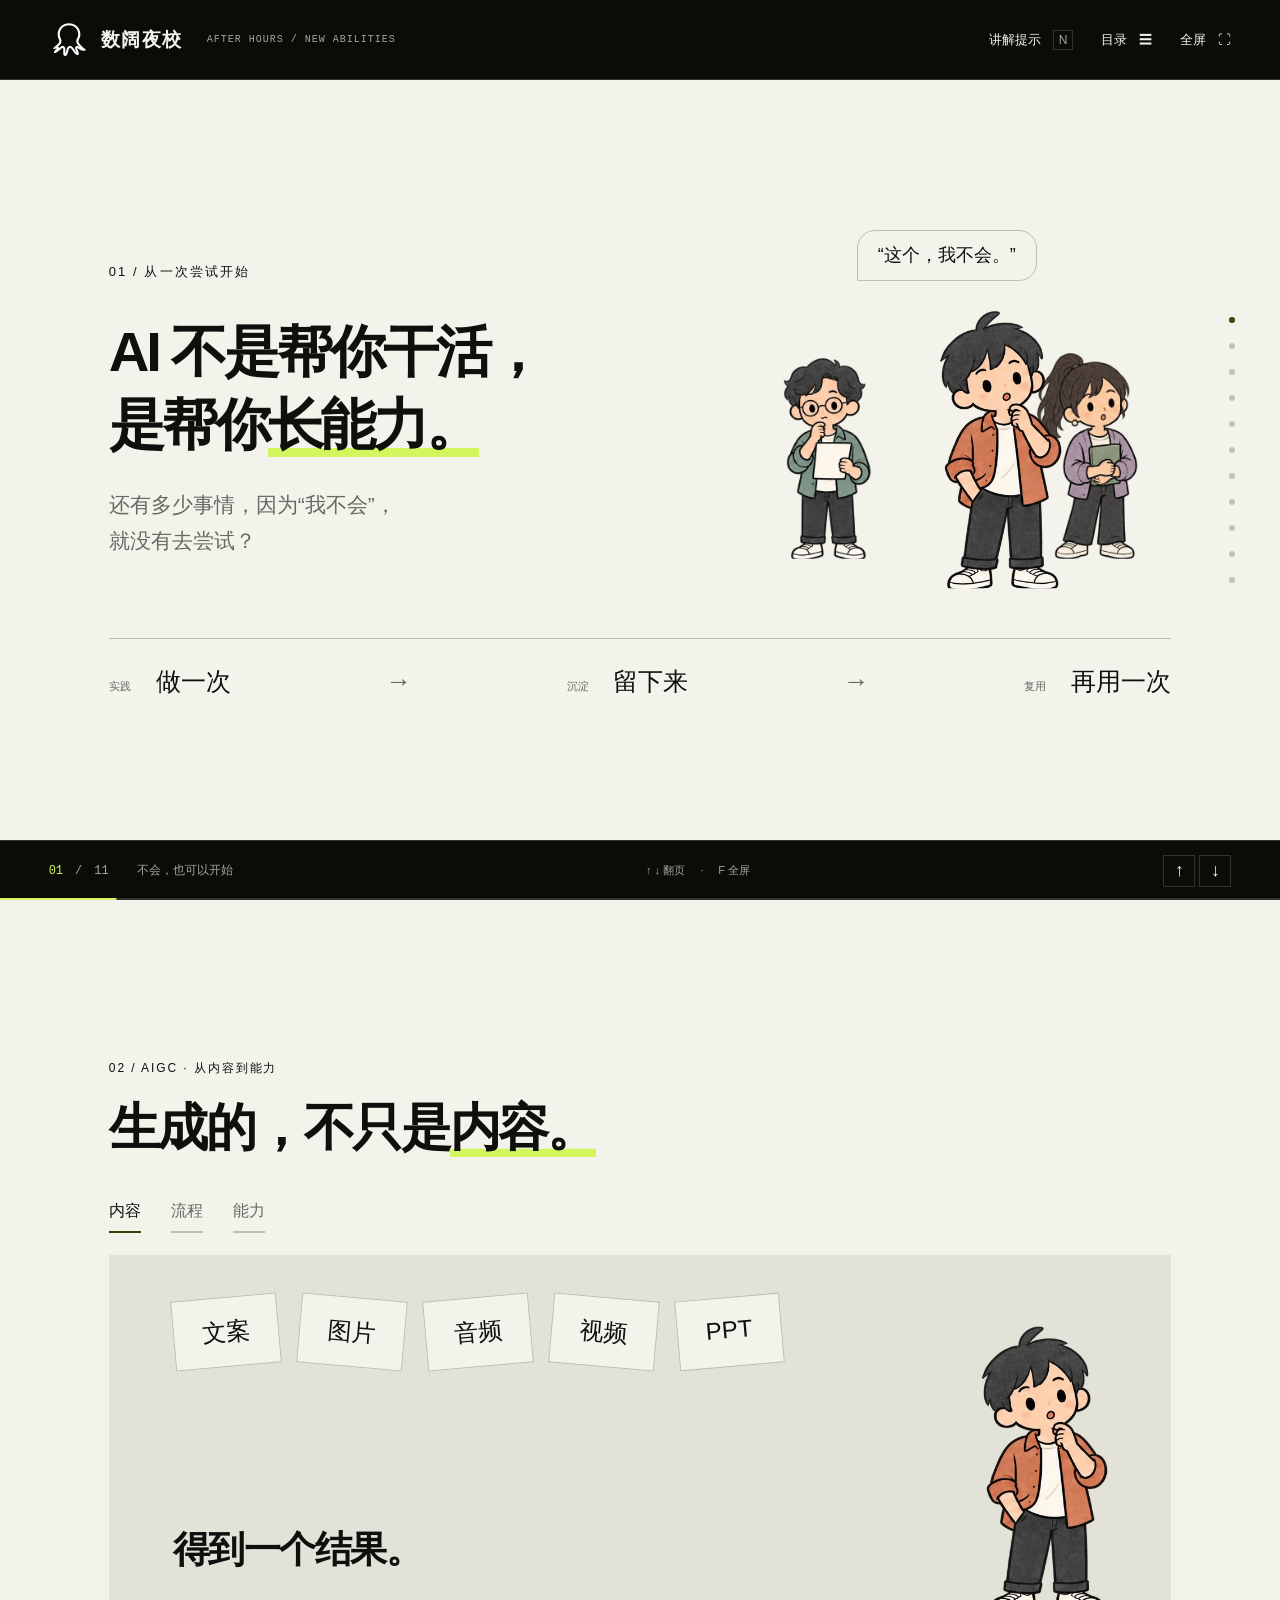
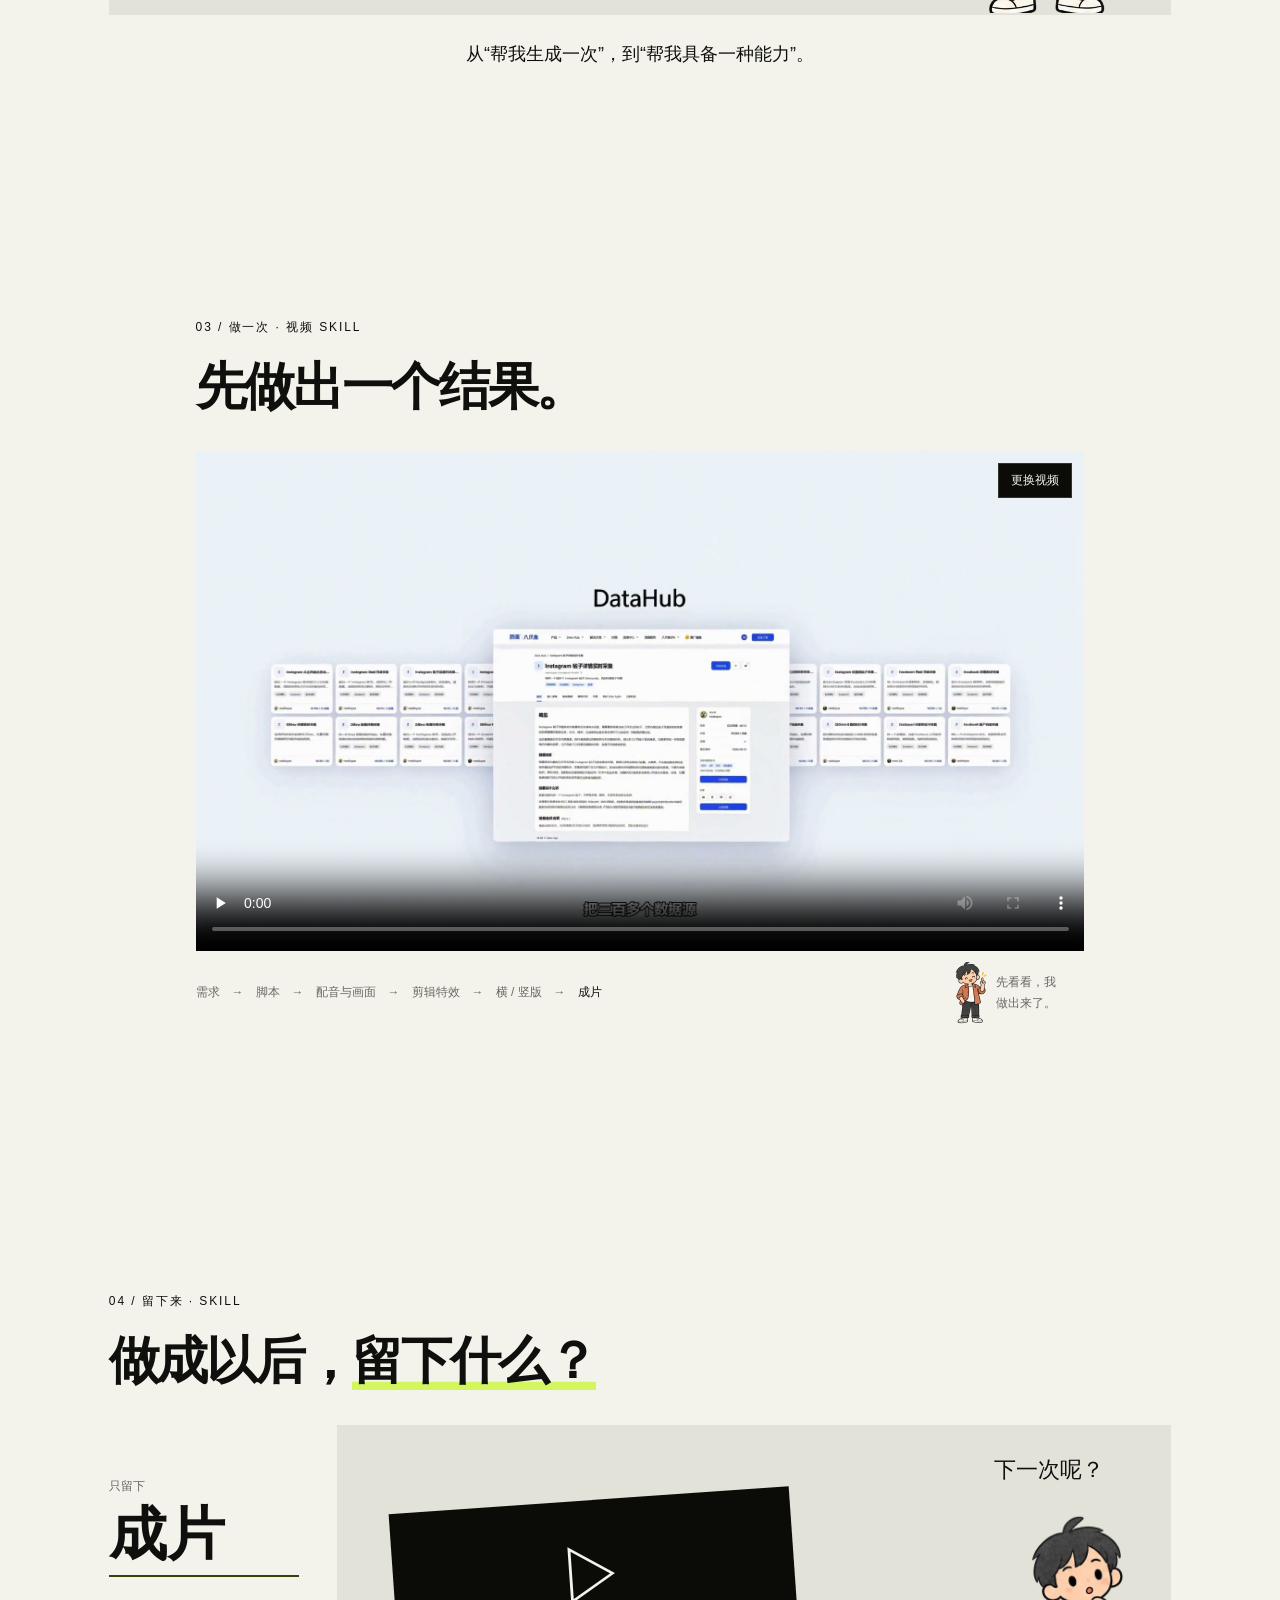
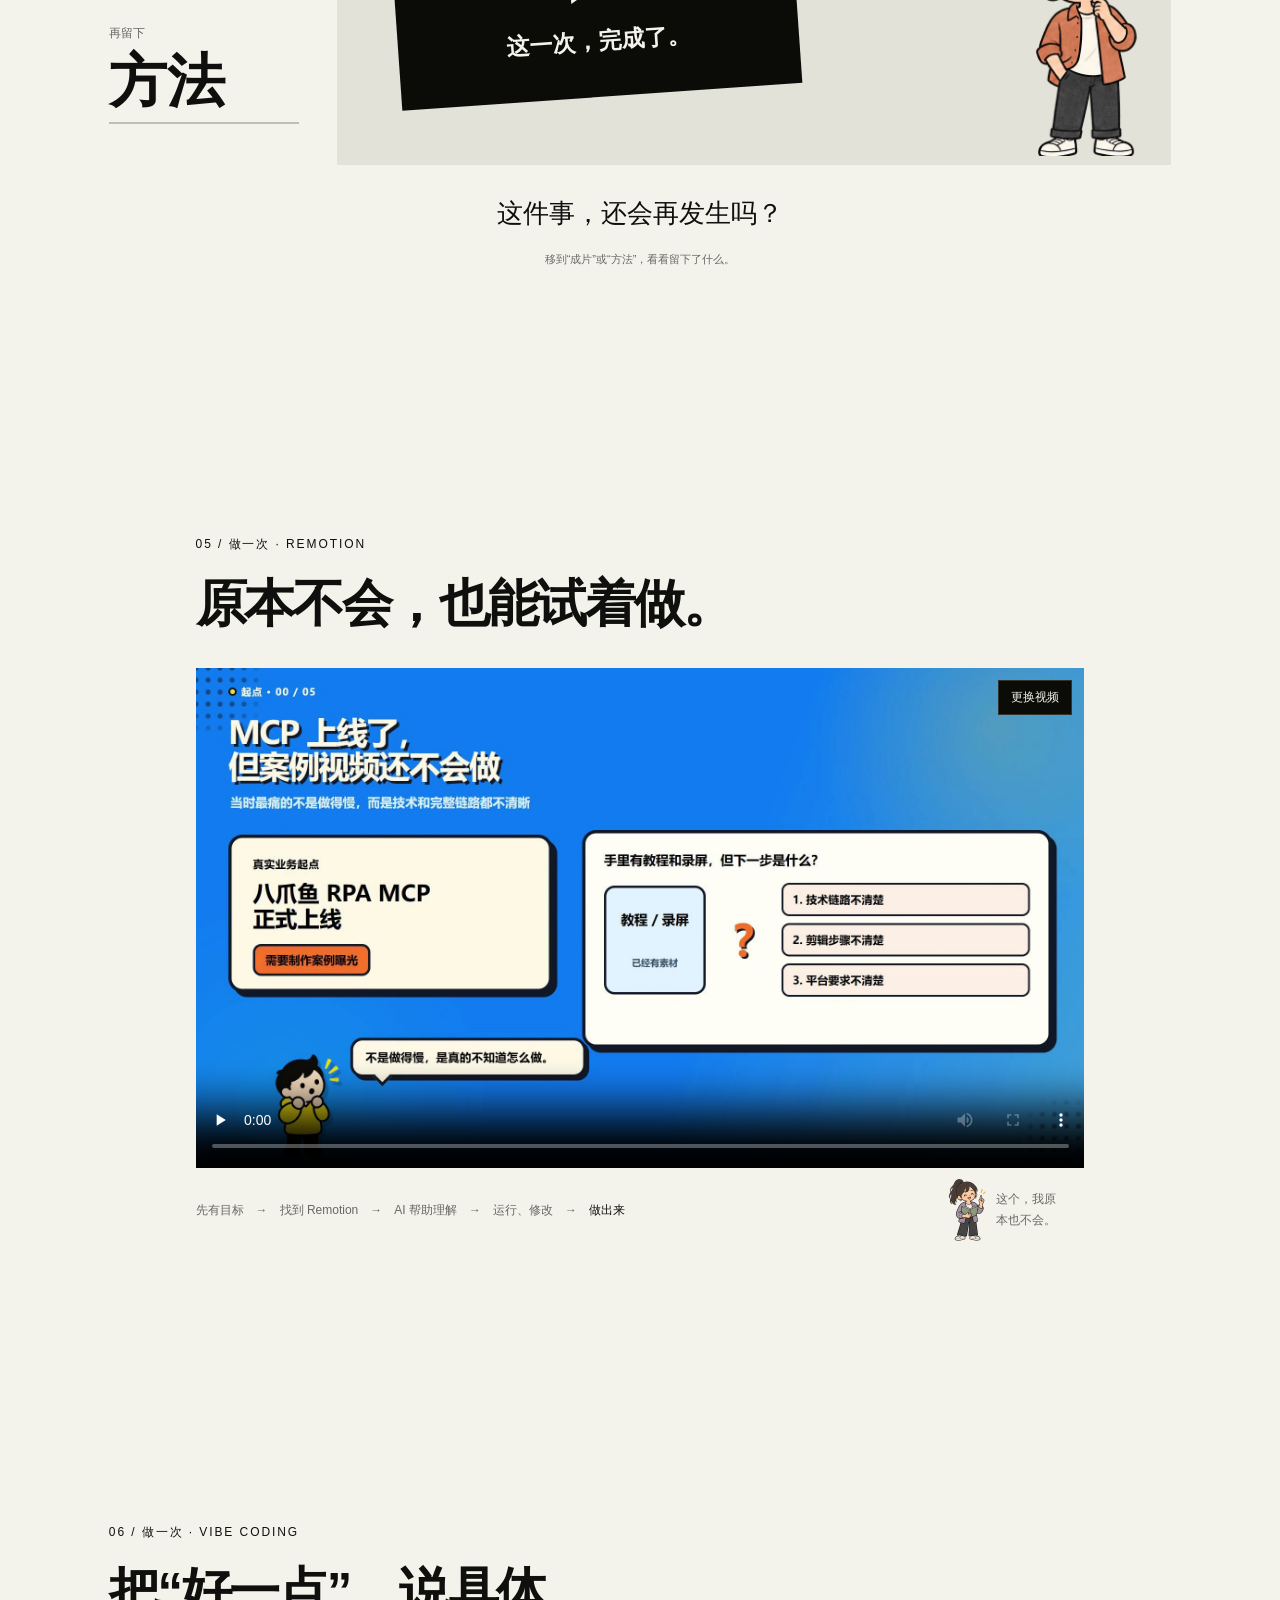
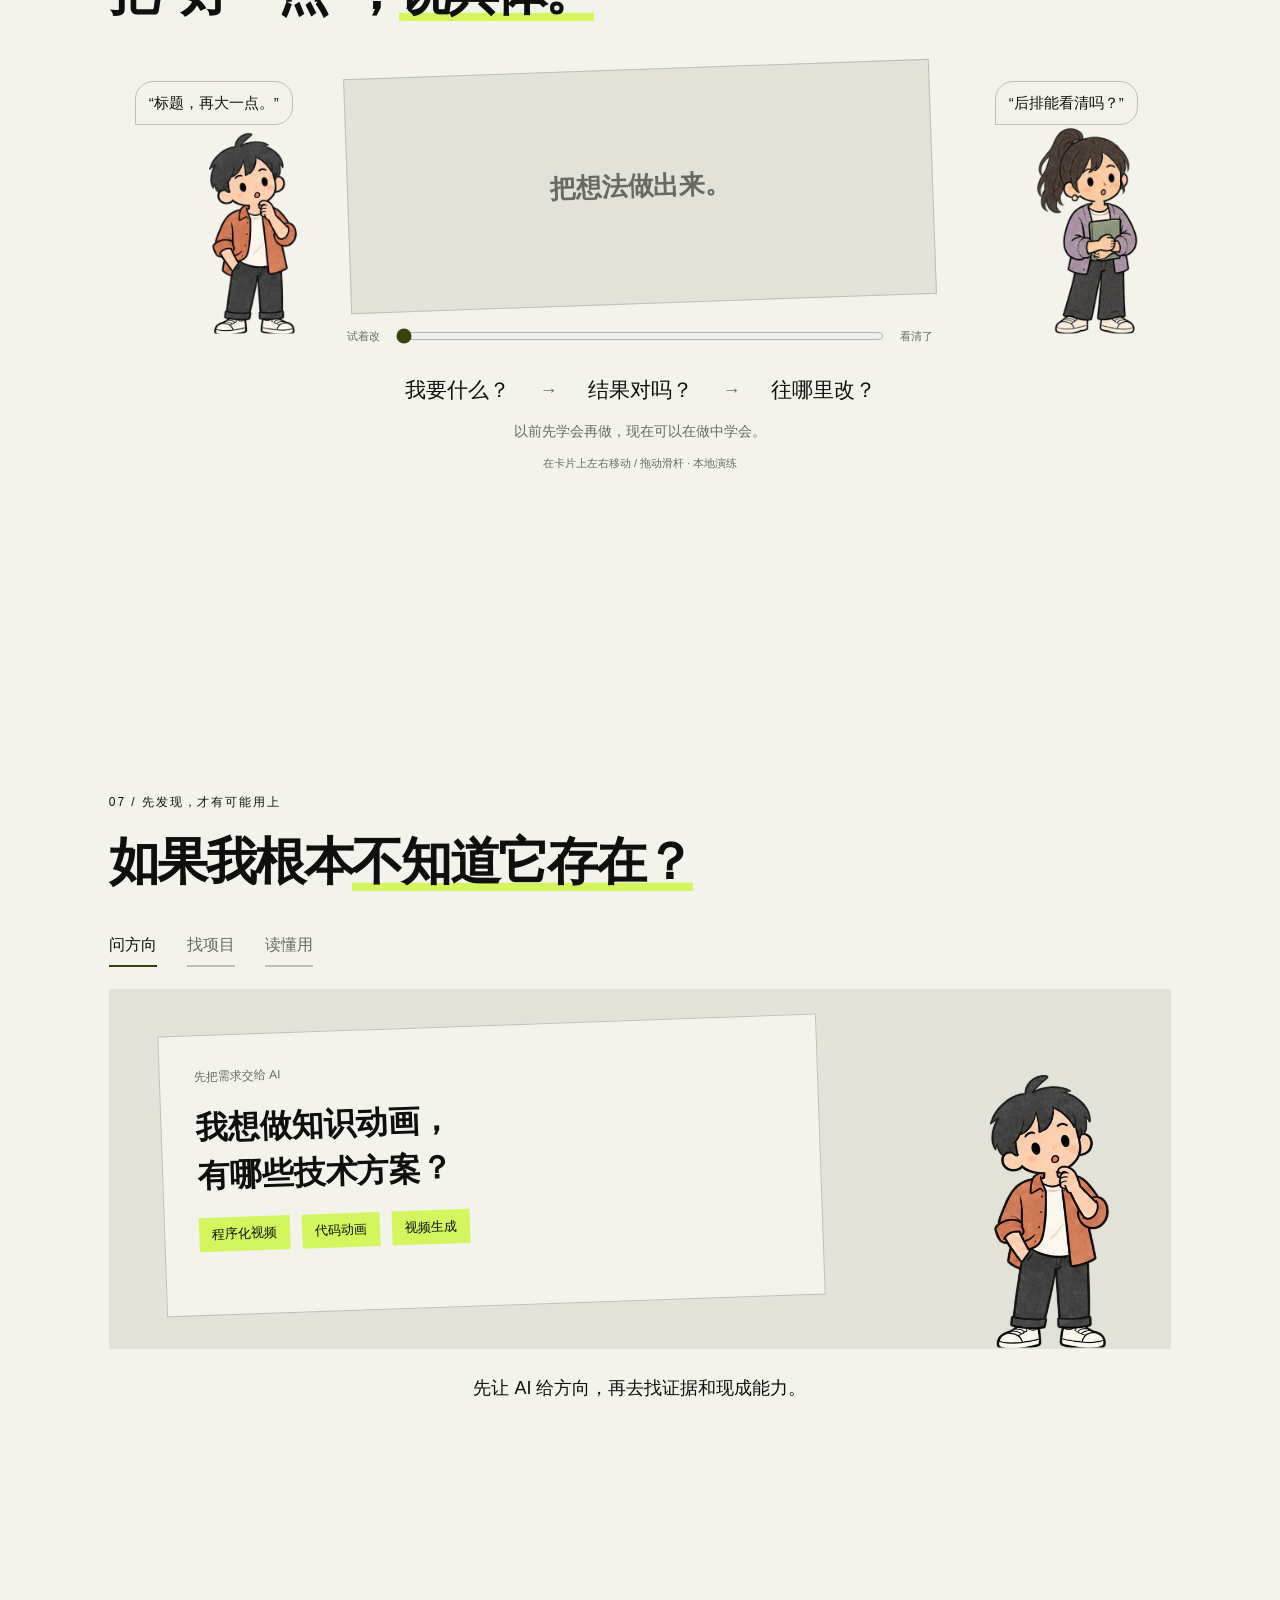
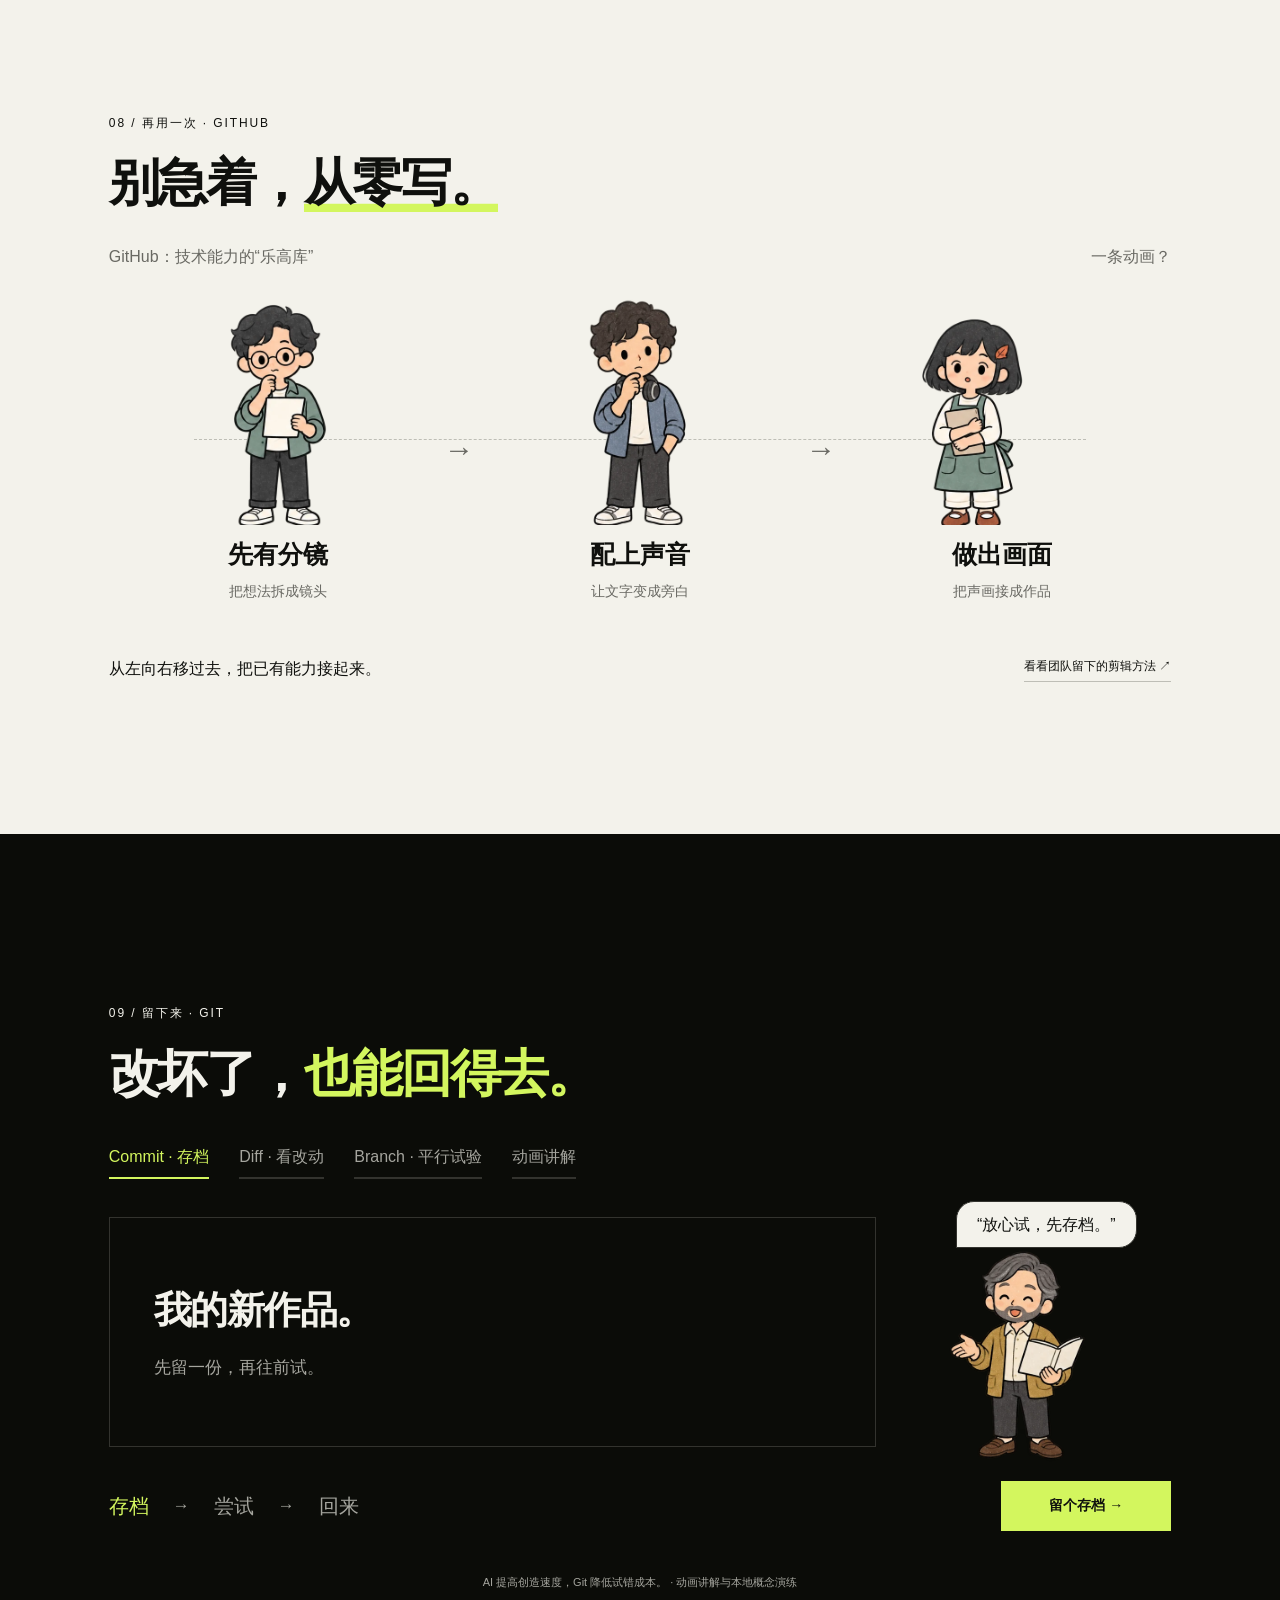
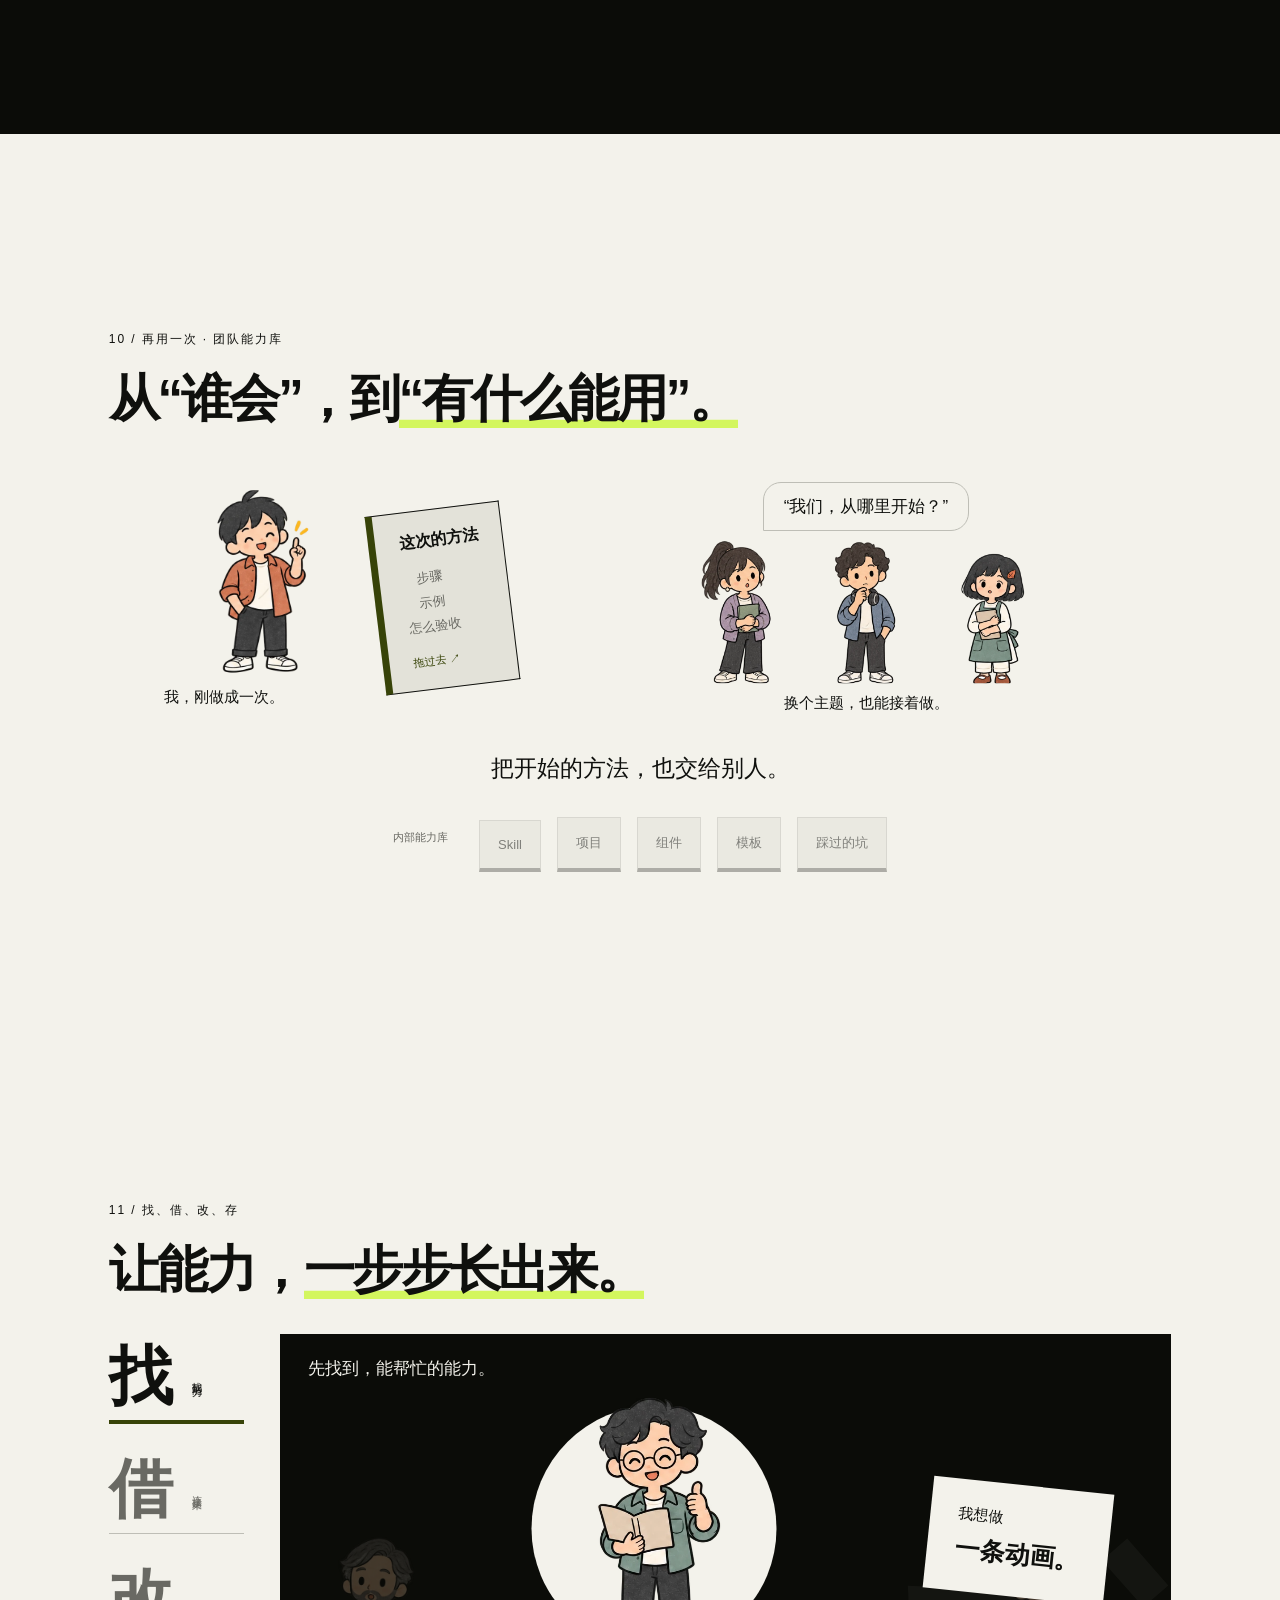
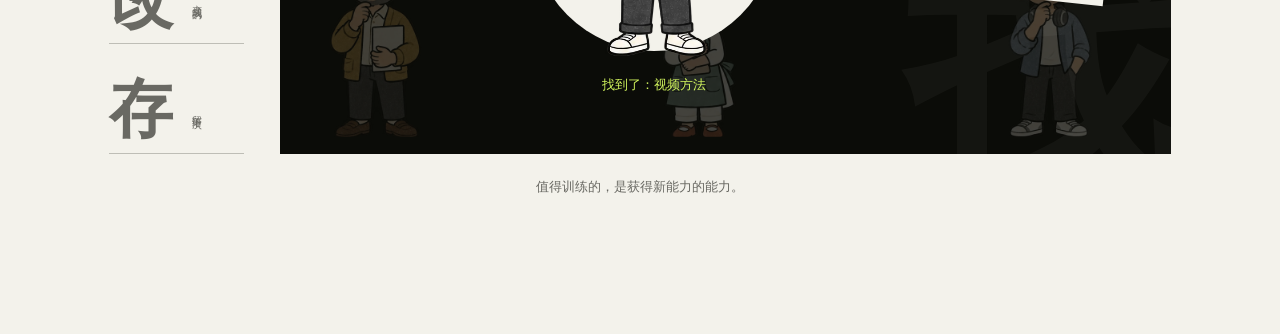
==== commit a7a33a44: "Speed up image loading and defer video requests" ====
--- a/index.html
+++ b/index.html
@@ -6,26 +6,26 @@
   <title>数阔夜校 — AI 不是帮你干活，是帮你长能力</title>
   <meta name="description" content="从 AIGC、Skill、Vibe Coding 到 GitHub，重新理解 AI 时代的能力边界。数阔夜校现场互动展示。">
   <link rel="icon" href="data:image/svg+xml,%3Csvg xmlns='http://www.w3.org/2000/svg' viewBox='0 0 64 64'%3E%3Crect width='64' height='64' rx='12' fill='%23171915'/%3E%3Cpath d='M16 44L32 16L48 44M23 33H41' fill='none' stroke='%23d4f85b' stroke-width='6'/%3E%3C/svg%3E">
-  <link rel="stylesheet" href="tokens.css?v=14"><link rel="stylesheet" href="style.css?v=14"><link rel="stylesheet" href="story.css?v=14"><link rel="stylesheet" href="focus.css?v=14"><link rel="stylesheet" href="speaker.css?v=14">
-  <script src="config.js?v=14" defer></script><script src="app.js?v=14" defer></script><script src="story.js?v=14" defer></script><script src="speaker.js?v=14" defer></script>
+  <link rel="stylesheet" href="tokens.css?v=16"><link rel="stylesheet" href="style.css?v=16"><link rel="stylesheet" href="story.css?v=16"><link rel="stylesheet" href="focus.css?v=16"><link rel="stylesheet" href="speaker.css?v=16">
+  <script src="config.js?v=16" defer></script><script src="app.js?v=16" defer></script><script src="story.js?v=16" defer></script><script src="speaker.js?v=16" defer></script>
 </head>
 <body>
 <a class="skip" href="#story">进入正文</a>
 <header class="masthead">
-  <a class="brand" href="#opening" aria-label="数阔夜校首页"><img class="brand-logo" style="background:transparent" src="assets/octopus-logo-white.png" alt="" width="40" height="40"><b>数阔夜校</b><span class="brand-en">AFTER HOURS / NEW ABILITIES</span></a>
+  <a class="brand" href="#opening" aria-label="数阔夜校首页"><img class="brand-logo" style="background:transparent" src="assets/octopus-logo-white.webp" alt="" width="40" height="40"><b>数阔夜校</b><span class="brand-en">AFTER HOURS / NEW ABILITIES</span></a>
   <div class="header-actions"><button id="notes-open" title="讲解提示 N">讲解提示 <small>N</small></button><button id="menu-open" title="章节目录 G">目录 <span aria-hidden="true">☰</span></button><button id="fullscreen" title="全屏 F">全屏 <span aria-hidden="true">⛶</span></button></div>
 </header>
 <nav class="chapter-rail" aria-label="页面快捷导航"></nav>
 <main id="story">
 <section class="scene story-scene light" id="opening" data-title="不会，也可以开始" data-chapter="做一次" data-note="不要从Prompt或工具培训开始。先问：还有多少事情，因为“我不会”而没有尝试？可以举不会剪视频、做动画、写前端、甚至不知道该用什么技术的例子。移到人物上，变成“先试出来”。强调今天讲的是获得能力的方式，主线是做一次、留下来、再用一次。"><div class="scene-content"><div class="story-opening"><div><p class="eyebrow">01 / 从一次尝试开始</p><h1>AI 不是帮你干活，<br>是帮你<span class="ink-underline">长能力。</span></h1><p class="opening-line">还有多少事情，因为“我不会”，<br>就没有去尝试？</p></div><button class="opening-cast" id="hello" aria-label="试着开始：悬停或点选人物"><span class="speech" id="hello-words">“这个，我不会。”</span><span class="cast maker" data-happy="false" aria-hidden="true"></span><span class="cast learner" id="hello-person" data-happy="false" aria-hidden="true"></span><span class="cast planner" data-happy="false" aria-hidden="true"></span></button></div><div class="three-beats"><span><small>实践</small> 做一次</span><i>→</i><span><small>沉淀</small> 留下来</span><i>→</i><span><small>复用</small> 再用一次</span></div></div></section>
 <section class="scene story-scene light" id="aigc" data-title="从生成内容，到获得能力" data-chapter="做一次" data-note="用讲稿第一节承接开场。移到内容：大家熟悉的文案、图片、音频、视频、PPT。移到流程：这些产物被组织成连续做事的步骤。移到能力：流程、工具与经验留下来，下一次还能调用。不要把能力理解成瞬间精通，人仍要理解和验收。这是概念示意，下一屏用真实视频Skill举例。"><div class="scene-content"><div class="story-heading"><p class="eyebrow">02 / AIGC · 从内容到能力</p><h2>生成的，不只是<span class="ink-underline">内容。</span></h2></div><div class="speaker-tabs" role="group" aria-label="切换讲解画面"><button data-growth="content" aria-pressed="true" aria-controls="growth-content">内容</button><button data-growth="flow" aria-pressed="false" aria-controls="growth-flow">流程</button><button data-growth="ability" aria-pressed="false" aria-controls="growth-ability">能力</button></div><div class="growth-stage"><div class="growth-panel" id="growth-content"><div class="content-cloud"><span>文案</span><span>图片</span><span>音频</span><span>视频</span><span>PPT</span></div><div class="growth-person"><span class="cast learner" data-happy="false" aria-hidden="true"></span></div><strong class="growth-title">得到一个结果。</strong></div><div class="growth-panel" id="growth-flow" hidden><div class="flow-ribbon"><span>需求</span><i>→</i><span>脚本</span><i>→</i><span>声画</span><i>→</i><span>成片</span></div><div class="growth-person"><span class="cast sound" data-happy="true" aria-hidden="true"></span></div><strong class="growth-title">连成一套做法。</strong></div><div class="growth-panel" id="growth-ability" hidden><div class="ability-volume"><small>流程 + 工具 + 经验</small><strong>我能做了。</strong><span>下一次，还能继续调用。</span></div><div class="growth-person"><span class="cast mentor" data-happy="true" aria-hidden="true"></span></div></div></div><p class="speaker-conclusion">从“帮我生成一次”，到“帮我具备一种能力”。</p></div></section>
-<section class="scene story-scene light" id="video-skill" data-title="先做出一个结果。" data-chapter="做一次" data-note="播放真实视频Skill成片。看完沿下方流程讲：需求理解→脚本拆解→配音→画面→剪辑与效果→横竖尺寸适配→成片。重点不是展示一个很厉害的Skill，而是引出为什么封装：每次从头和AI交代步骤，仍然是在重复劳动。视频是用户提供的真实成片，流程依据本次讲稿概括，不由网页现场生成。"><div class="scene-content"><div class="story-heading"><p class="eyebrow">03 / 做一次 · 视频 SKILL</p><h2>先做出一个结果。</h2></div><div class="screening"><div class="media-stage" data-media="skill"><div class="media-empty"><div class="film-symbol" aria-hidden="true"><span></span><span></span><span></span></div><p class="media-title">让想法，成为影像。</p><p class="media-status">待接入你的真实视频 Skill 成片</p><label class="solid-button file-label">接入本地视频 <span>↗</span><input type="file" accept="video/*" data-video-input="skill"></label></div><video controls playsinline preload="metadata" poster="assets/video-skill-poster.jpg" hidden aria-label="视频 Skill 成片"></video><button class="media-replace" data-replace="skill" hidden>更换视频</button></div></div><div class="screening-meta"><div class="evidence-path" aria-label="视频Skill流程"><span>需求</span><i>→</i><span>脚本</span><i>→</i><span>配音与画面</span><i>→</i><span>剪辑特效</span><i>→</i><span>横 / 竖版</span><i>→</i><strong>成片</strong></div><div class="screening-friend"><span class="cast learner" data-happy="true" aria-hidden="true"></span><p>先看看，我做出来了。</p></div></div></div></section>
+<section class="scene story-scene light" id="video-skill" data-title="先做出一个结果。" data-chapter="做一次" data-note="播放真实视频Skill成片。看完沿下方流程讲：需求理解→脚本拆解→配音→画面→剪辑与效果→横竖尺寸适配→成片。重点不是展示一个很厉害的Skill，而是引出为什么封装：每次从头和AI交代步骤，仍然是在重复劳动。视频是用户提供的真实成片，流程依据本次讲稿概括，不由网页现场生成。"><div class="scene-content"><div class="story-heading"><p class="eyebrow">03 / 做一次 · 视频 SKILL</p><h2>先做出一个结果。</h2></div><div class="screening"><div class="media-stage" data-media="skill"><div class="media-empty"><div class="film-symbol" aria-hidden="true"><span></span><span></span><span></span></div><p class="media-title">让想法，成为影像。</p><p class="media-status">待接入你的真实视频 Skill 成片</p><label class="solid-button file-label">接入本地视频 <span>↗</span><input type="file" accept="video/*" data-video-input="skill"></label></div><video controls playsinline preload="none" poster="assets/video-skill-poster.jpg" hidden aria-label="视频 Skill 成片"></video><button class="media-replace" data-replace="skill" hidden>更换视频</button></div></div><div class="screening-meta"><div class="evidence-path" aria-label="视频Skill流程"><span>需求</span><i>→</i><span>脚本</span><i>→</i><span>配音与画面</span><i>→</i><span>剪辑特效</span><i>→</i><span>横 / 竖版</span><i>→</i><strong>成片</strong></div><div class="screening-friend"><span class="cast learner" data-happy="true" aria-hidden="true"></span><p>先看看，我做出来了。</p></div></div></div></section>
 <section class="scene story-scene light" id="workflow" data-title="留结果，也留方法" data-chapter="留下来" data-note="移到“成片”，整幅画面是一份结果和下一次的疑问；移到“方法”，变成方法本和下一次复用的起点。问自己：这件事以后还会不会发生？如果会，就值得封装。讲稿结论：不要只保存结果，要开始保存能力。Skill留下成功的步骤、经验与验收方式，使用时仍需适配和判断。"><div class="scene-content"><div class="story-heading"><p class="eyebrow">04 / 留下来 · SKILL</p><h2>做成以后，<span class="ink-underline">留下什么？</span></h2></div><div class="keep-theatre"><div class="keep-choices" role="group" aria-label="留下什么"><button data-keep="result" aria-pressed="true"><small>只留下</small><strong>成片</strong></button><button data-keep="method" aria-pressed="false"><small>再留下</small><strong>方法</strong></button></div><div class="keep-stage" id="keep-stage" data-mode="result"><div class="keep-result"><div class="film-result"><span aria-hidden="true">▷</span><strong>这一次，完成了。</strong></div><span class="cast learner" data-happy="false" aria-hidden="true"></span><span class="next-question">下一次呢？</span></div><div class="keep-method" hidden><div class="open-method"><span>这次怎么做</span><strong>方法</strong><p>步骤<br>示例<br>验收</p></div><div class="next-works"><span>下一个主题</span><span>下一个作品</span><span>下一位同事</span></div><span class="cast maker" data-happy="true" aria-hidden="true"></span></div></div></div><p class="one-thought" id="keep-thought" role="status">这件事，还会再发生吗？</p><p class="gesture-hint">移到“成片”或“方法”，看看留下了什么。</p></div></section>
-<section class="scene story-scene light" id="remotion" data-title="原本不会，也能试着做。" data-chapter="做一次" data-note="播放真实知识动画。说明自己原本不是Remotion开发者。沿下面路径讲：先想做知识动画，再寻找程序化视频方案、发现Remotion，把文档交给AI，理解项目、搭环境、运行、看结果、继续改，再加配音调时间轴。完整经历由讲者口述；页面只留关键路径。"><div class="scene-content"><div class="story-heading"><p class="eyebrow">05 / 做一次 · REMOTION</p><h2>原本不会，也能试着做。</h2></div><div class="screening"><div class="media-stage remotion-stage" data-media="remotion"><div class="media-empty"><div class="knowledge-symbol" aria-hidden="true"><span>想法</span><i>↔</i><span>作品</span></div><p class="media-status">待接入你的真实 Remotion 知识动画</p><label class="solid-button file-label">接入本地视频 <span>↗</span><input type="file" accept="video/*" data-video-input="remotion"></label></div><video controls playsinline preload="metadata" poster="assets/remotion-poster.jpg" hidden aria-label="Remotion 知识动画"></video><button class="media-replace" data-replace="remotion" hidden>更换视频</button></div></div><div class="screening-meta"><div class="evidence-path"><span>先有目标</span><i>→</i><span>找到 Remotion</span><i>→</i><span>AI 帮助理解</span><i>→</i><span>运行、修改</span><i>→</i><strong>做出来</strong></div><div class="screening-friend"><span class="cast planner" data-happy="true" aria-hidden="true"></span><p>这个，我原本也不会。</p></div></div></div></section>
+<section class="scene story-scene light" id="remotion" data-title="原本不会，也能试着做。" data-chapter="做一次" data-note="播放真实知识动画。说明自己原本不是Remotion开发者。沿下面路径讲：先想做知识动画，再寻找程序化视频方案、发现Remotion，把文档交给AI，理解项目、搭环境、运行、看结果、继续改，再加配音调时间轴。完整经历由讲者口述；页面只留关键路径。"><div class="scene-content"><div class="story-heading"><p class="eyebrow">05 / 做一次 · REMOTION</p><h2>原本不会，也能试着做。</h2></div><div class="screening"><div class="media-stage remotion-stage" data-media="remotion"><div class="media-empty"><div class="knowledge-symbol" aria-hidden="true"><span>想法</span><i>↔</i><span>作品</span></div><p class="media-status">待接入你的真实 Remotion 知识动画</p><label class="solid-button file-label">接入本地视频 <span>↗</span><input type="file" accept="video/*" data-video-input="remotion"></label></div><video controls playsinline preload="none" poster="assets/remotion-poster.jpg" hidden aria-label="Remotion 知识动画"></video><button class="media-replace" data-replace="remotion" hidden>更换视频</button></div></div><div class="screening-meta"><div class="evidence-path"><span>先有目标</span><i>→</i><span>找到 Remotion</span><i>→</i><span>AI 帮助理解</span><i>→</i><span>运行、修改</span><i>→</i><strong>做出来</strong></div><div class="screening-friend"><span class="cast planner" data-happy="true" aria-hidden="true"></span><p>这个，我原本也不会。</p></div></div></div></section>
 <section class="scene story-scene light" id="human-ai" data-title="把要求说具体" data-chapter="做一次" data-note="在卡片上左右移动或拖滑杆，看具体要求怎样改变实际HTML。不是只让AI写代码，而是先开始做，在做的过程中学会；并不是知识不重要。人的三个判断：我要什么、结果是不是我要的、下一步往哪里改。补充学习和完成任务可以交替发生。此处是预设演练，不是在线AI。"><div class="scene-content"><div class="story-heading"><p class="eyebrow">06 / 做一次 · VIBE CODING</p><h2>把“好一点”，<span class="ink-underline">说具体。</span></h2></div><div class="clarity-story"><div class="story-person"><p class="speech">“标题，再大一点。”</p><span class="cast learner" data-happy="false" aria-hidden="true"></span></div><div class="clarity-work"><div id="clarity-card"><p id="clarity-title">把想法做出来。</p></div><label class="clarity-control"><span>试着改</span><input id="clarity-range" type="range" min="0" max="100" value="0" aria-label="主题清晰程度"><span>看清了</span></label></div><div class="story-person"><p class="speech" id="clarity-words">“后排能看清吗？”</p><span class="cast planner" id="clarity-person" data-happy="false" aria-hidden="true"></span></div></div><div class="human-judgments"><span>我要什么？</span><i>→</i><span>结果对吗？</span><i>→</i><span>往哪里改？</span></div><p class="speaker-conclusion">以前先学会再做，现在可以在做中学会。</p><p class="gesture-hint">在卡片上左右移动 / 拖动滑杆 · 本地演练</p></div></section>
 <section class="scene story-scene light" id="discover" data-title="不知道它存在，怎么办？" data-chapter="再用一次" data-note="讲稿第五到第七节的转折：发现Remotion之前，我怎么知道它存在？让观众先停在“我想做知识动画”的需求。移到问方向，把业务问题变成技术关键词；移到找项目，看到GitHub、官方文档、社区中可寻找的项目、库、API、Skill、模板；移到读懂用，用做什么、适不适合、怎么运行、从哪改四问让AI帮助理解。画面是提问方法示意，不是在线检索结果。"><div class="scene-content"><div class="story-heading"><p class="eyebrow">07 / 先发现，才有可能用上</p><h2>如果我根本<span class="ink-underline">不知道它存在？</span></h2></div><div class="speaker-tabs" role="group" aria-label="切换讲解画面"><button data-discover="ask" aria-pressed="true" aria-controls="discover-ask">问方向</button><button data-discover="find" aria-pressed="false" aria-controls="discover-find">找项目</button><button data-discover="read" aria-pressed="false" aria-controls="discover-read">读懂用</button></div><div class="discover-stage"><div class="discover-panel" id="discover-ask"><div class="question-note"><small>先把需求交给 AI</small><strong>我想做知识动画，<br>有哪些技术方案？</strong><div class="keyword-trail"><span>程序化视频</span><span>代码动画</span><span>视频生成</span></div></div><span class="cast learner" data-happy="false" aria-hidden="true"></span></div><div class="discover-panel" id="discover-find" hidden><div class="project-shelf"><span>项目</span><span>库</span><span>API</span><span>Skill</span><span>模板</span></div><div class="where-to-look"><strong>先找现成的。</strong><span>GitHub / 官方文档 / 社区</span></div><span class="cast planner" data-happy="true" aria-hidden="true"></span></div><div class="discover-panel" id="discover-read" hidden><div class="read-map"><span>做什么？</span><span>适合我吗？</span><span>怎么运行？</span><span>从哪里改？</span></div><span class="cast maker" data-happy="true" aria-hidden="true"></span><strong class="read-claim">技术资料，<br>也能读懂、用起来。</strong></div></div><p class="speaker-conclusion">先让 AI 给方向，再去找证据和现成能力。</p></div></section>
 <section class="scene story-scene light" id="github" data-title="借用已有能力" data-chapter="再用一次" data-note="承接前页的先找现成。把GitHub讲成技术能力仓库、技术乐高库：项目、库、API、Skill、模板都可能成为起点。可以口述PDF转图片、截图、识图、音频分析、网页监测等场景。用三位同学示意文字经分镜、配音、画面成为视频，鼠标从左向右接上能力。打开真实团队剪辑仓库，说明先跑最小案例，再让AI按需求改。无需保证所有现成方案都可靠，仍要读说明和验证。"><div class="scene-content"><div class="story-heading"><p class="eyebrow">08 / 再用一次 · GITHUB</p><h2>别急着，<span class="ink-underline">从零写。</span></h2></div><div class="borrow-route"><span>GitHub：技术能力的“乐高库”</span><span id="borrow-output" role="status">一条动画？</span></div><div class="borrow-cast" role="group" aria-label="依次借用已有能力"><button data-borrow="0" aria-pressed="false"><span class="cast maker" id="borrow-person-0" data-happy="false" aria-hidden="true"></span><strong>先有分镜</strong><span>把想法拆成镜头</span></button><i aria-hidden="true">→</i><button data-borrow="1" aria-pressed="false"><span class="cast sound" id="borrow-person-1" data-happy="false" aria-hidden="true"></span><strong>配上声音</strong><span>让文字变成旁白</span></button><i aria-hidden="true">→</i><button data-borrow="2" aria-pressed="false"><span class="cast colleague" id="borrow-person-2" data-happy="false" aria-hidden="true"></span><strong>做出画面</strong><span>把声画接成作品</span></button></div><div class="story-bottom"><p id="borrow-thought" role="status">从左向右移过去，把已有能力接起来。</p><a href="https://github.com/Bethxx-Skieer/bazhuayu-vedio-cut" target="_blank" rel="noopener noreferrer">看看团队留下的剪辑方法 ↗</a></div></div></section>
-<section class="scene story-scene dark" id="git" data-title="留一个能回来的地方" data-chapter="留下来" data-note="先讲AI改得快，也可能把已有功能改没。不要把“恢复刚才版本”完全寄托给AI记忆。先依次演练三个概念，最后播放由解释动画Skill制作的Git短片，帮观众串起方法：Commit用一个按钮存档→改坏→恢复；Diff真实改变右侧字号与底色，同时显示相对于原版的变化；Branch只改变试验线，左侧主线保持原样。这里是本地概念演练，不执行Git命令。收束：AI提高创造速度，Git降低试错成本。"><div class="scene-content"><div class="story-heading"><p class="eyebrow">09 / 留下来 · GIT</p><h2>改坏了，<span class="lime">也能回得去。</span></h2></div><div class="speaker-tabs" role="group" aria-label="切换讲解画面"><button data-gitmode="commit" aria-pressed="true" aria-controls="gitmode-commit">Commit · 存档</button><button data-gitmode="diff" aria-pressed="false" aria-controls="gitmode-diff">Diff · 看改动</button><button data-gitmode="branch" aria-pressed="false" aria-controls="gitmode-branch">Branch · 平行试验</button><button data-gitmode="video" aria-pressed="false" aria-controls="gitmode-video">动画讲解</button></div><div class="git-demonstrations"><div class="git-demonstration" id="gitmode-commit"><div class="safety-story"><div class="saved-work"><button id="peek-save" hidden>存档在这里 ↗</button><p id="safe-art">我的新作品。</p><span id="safe-label">先留一份，再往前试。</span></div><div class="story-person"><p class="speech" id="safe-words">“放心试，先存档。”</p><span class="cast mentor" id="safe-person" data-happy="true" aria-hidden="true"></span></div></div><div class="safety-bottom"><p class="safety-steps" id="safe-steps"><span class="active">存档</span><i>→</i><span>尝试</span><i>→</i><span>回来</span></p><button class="solid-button" id="safe-next">留个存档 →</button></div></div><div class="git-demonstration" id="gitmode-diff" hidden><div class="comparison-posters"><div class="demo-poster before"><span>上一个版本</span><strong>我的作品</strong><small>24px · 浅色底</small></div><i>→</i><div class="demo-poster" id="diff-after"><span>这一轮改动</span><strong>我的作品</strong><small id="diff-spec">24px · 浅色底</small></div></div><div class="demo-controls"><p id="diff-summary" role="status">两个版本，目前相同。</p><button class="solid-button" id="diff-change">让 AI 改一版 ↗</button></div></div><div class="git-demonstration" id="gitmode-branch" hidden><div class="comparison-posters"><div class="demo-poster"><span>主线 · 保留原样</span><strong>我的作品</strong><small>作为稳定起点</small></div><i>↗</i><div class="demo-poster" id="branch-experiment"><span>试验线 · 放心尝试</span><strong>我的作品</strong><small id="branch-spec">还没改动</small></div></div><div class="demo-controls"><p id="branch-summary" role="status">同一个起点，两条独立的路。</p><button class="solid-button" id="branch-change">只改试验线 ↗</button></div></div><div class="git-demonstration git-video" id="gitmode-video" hidden><div class="media-stage git-video-stage" data-media="git"><div class="media-empty"><p class="media-title">Git，让试错有退路。</p><p class="media-status">等待加载 Git 解释动画</p><label class="solid-button file-label">接入本地视频 <span>↗</span><input type="file" accept="video/*" data-video-input="git"></label></div><video controls playsinline preload="metadata" poster="assets/git-explainer-cover.png" hidden aria-label="Git 解释动画"></video><button class="media-replace" data-replace="git" hidden>更换视频</button></div><p class="git-video-credit">解释动画 Skill 制作 · 约 3 分 15 秒<span>配乐：Limit 70 — Kevin MacLeod（CC BY 4.0）</span></p></div></div><p class="gesture-hint">AI 提高创造速度，Git 降低试错成本。 · 动画讲解与本地概念演练</p></div></section>
+<section class="scene story-scene dark" id="git" data-title="留一个能回来的地方" data-chapter="留下来" data-note="先讲AI改得快，也可能把已有功能改没。不要把“恢复刚才版本”完全寄托给AI记忆。先依次演练三个概念，最后播放由解释动画Skill制作的Git短片，帮观众串起方法：Commit用一个按钮存档→改坏→恢复；Diff真实改变右侧字号与底色，同时显示相对于原版的变化；Branch只改变试验线，左侧主线保持原样。这里是本地概念演练，不执行Git命令。收束：AI提高创造速度，Git降低试错成本。"><div class="scene-content"><div class="story-heading"><p class="eyebrow">09 / 留下来 · GIT</p><h2>改坏了，<span class="lime">也能回得去。</span></h2></div><div class="speaker-tabs" role="group" aria-label="切换讲解画面"><button data-gitmode="commit" aria-pressed="true" aria-controls="gitmode-commit">Commit · 存档</button><button data-gitmode="diff" aria-pressed="false" aria-controls="gitmode-diff">Diff · 看改动</button><button data-gitmode="branch" aria-pressed="false" aria-controls="gitmode-branch">Branch · 平行试验</button><button data-gitmode="video" aria-pressed="false" aria-controls="gitmode-video">动画讲解</button></div><div class="git-demonstrations"><div class="git-demonstration" id="gitmode-commit"><div class="safety-story"><div class="saved-work"><button id="peek-save" hidden>存档在这里 ↗</button><p id="safe-art">我的新作品。</p><span id="safe-label">先留一份，再往前试。</span></div><div class="story-person"><p class="speech" id="safe-words">“放心试，先存档。”</p><span class="cast mentor" id="safe-person" data-happy="true" aria-hidden="true"></span></div></div><div class="safety-bottom"><p class="safety-steps" id="safe-steps"><span class="active">存档</span><i>→</i><span>尝试</span><i>→</i><span>回来</span></p><button class="solid-button" id="safe-next">留个存档 →</button></div></div><div class="git-demonstration" id="gitmode-diff" hidden><div class="comparison-posters"><div class="demo-poster before"><span>上一个版本</span><strong>我的作品</strong><small>24px · 浅色底</small></div><i>→</i><div class="demo-poster" id="diff-after"><span>这一轮改动</span><strong>我的作品</strong><small id="diff-spec">24px · 浅色底</small></div></div><div class="demo-controls"><p id="diff-summary" role="status">两个版本，目前相同。</p><button class="solid-button" id="diff-change">让 AI 改一版 ↗</button></div></div><div class="git-demonstration" id="gitmode-branch" hidden><div class="comparison-posters"><div class="demo-poster"><span>主线 · 保留原样</span><strong>我的作品</strong><small>作为稳定起点</small></div><i>↗</i><div class="demo-poster" id="branch-experiment"><span>试验线 · 放心尝试</span><strong>我的作品</strong><small id="branch-spec">还没改动</small></div></div><div class="demo-controls"><p id="branch-summary" role="status">同一个起点，两条独立的路。</p><button class="solid-button" id="branch-change">只改试验线 ↗</button></div></div><div class="git-demonstration git-video" id="gitmode-video" hidden><div class="media-stage git-video-stage" data-media="git"><div class="media-empty"><p class="media-title">Git，让试错有退路。</p><p class="media-status">等待加载 Git 解释动画</p><label class="solid-button file-label">接入本地视频 <span>↗</span><input type="file" accept="video/*" data-video-input="git"></label></div><video controls playsinline preload="none" poster="assets/git-explainer-cover.webp" hidden aria-label="Git 解释动画"></video><button class="media-replace" data-replace="git" hidden>更换视频</button></div><p class="git-video-credit">解释动画 Skill 制作 · 约 3 分 15 秒<span>配乐：Limit 70 — Kevin MacLeod（CC BY 4.0）</span></p></div></div><p class="gesture-hint">AI 提高创造速度，Git 降低试错成本。 · 动画讲解与本地概念演练</p></div></section>
 <section class="scene story-scene light" id="team" data-title="把方法交给下一位" data-chapter="再用一次" data-note="拖动或点选方法本，把成果背后的做法交给同事，整块接手区域被点亮，内部能力库也亮起来。口述公司可留下好的Skill、Vibe Coding项目、组件、GitHub项目、模板和踩坑经验。有需求先看内部，没有再到外面找，让AI改好后沉淀回来。关键问法从“谁会”变成“我们有没有现成能力能用”。"><div class="scene-content"><div class="story-heading"><p class="eyebrow">10 / 再用一次 · 团队能力库</p><h2>从“谁会”，到<span class="ink-underline">“有什么能用”。</span></h2></div><div class="relay-story"><div class="story-person sender"><span class="cast learner" data-happy="true" aria-hidden="true"></span><p>我，刚做成一次。</p></div><button class="method-book" id="method-book" aria-label="把方法交给同事，可拖动或点选"><span class="book-title">这次的方法</span><span class="book-lines">步骤<br>示例<br>怎么验收</span><span class="book-hint" id="book-hint">拖过去 ↗</span></button><div class="receivers" id="receivers"><p class="speech" id="relay-words" role="status">“我们，从哪里开始？”</p><div class="receiver-cast"><span class="cast planner" id="receive-0" data-happy="false" aria-hidden="true"></span><span class="cast sound" id="receive-1" data-happy="false" aria-hidden="true"></span><span class="cast colleague" id="receive-2" data-happy="false" aria-hidden="true"></span></div><p>换个主题，也能接着做。</p></div></div><p class="one-thought" id="relay-thought">把开始的方法，也交给别人。</p><div class="library-shelf" aria-label="内部能力库"><span class="library-label">内部能力库</span><span>Skill</span><span>项目</span><span>组件</span><span>模板</span><span>踩过的坑</span></div></div></section>
 <section class="scene story-scene light" id="ending" data-title="找、借、改、存" data-chapter="再用一次" data-note="移到找、借、改、存切换整幅场景，每个字只讲一句：找已有能力；借来先运行；改成适合自己的；存成Skill、模板、项目和版本，再放回内部能力库。停在存，回到“获得新能力的能力”。最后邀请观众给“这个我不会”加一句：“但我能不能先和AI一起把它试出来？”"><div class="scene-content"><div class="story-heading"><p class="eyebrow">11 / 找、借、改、存</p><h2>让能力，<span class="ink-underline">一步步长出来。</span></h2></div><div class="focus-theatre"><div class="focus-words" role="group" aria-label="找借改存，切换整个场景"><button data-focus="find" aria-pressed="true" aria-controls="focus-find"><span>找</span><small>找到能力</small></button><button data-focus="borrow" aria-pressed="false" aria-controls="focus-borrow"><span>借</span><small>连接起来</small></button><button data-focus="adapt" aria-pressed="false" aria-controls="focus-adapt"><span>改</span><small>变成我的</small></button><button data-focus="keep" aria-pressed="false" aria-controls="focus-keep"><span>存</span><small>留给下次</small></button></div><div class="focus-stage" id="focus-stage" data-focus="find"><div class="focus-panel focus-find" id="focus-find"><span class="focus-caption">先找到，能帮忙的能力。</span><div class="search-people"><span class="cast mentor" data-happy="false" aria-hidden="true"></span><span class="cast colleague" data-happy="false" aria-hidden="true"></span><span class="cast sound" data-happy="false" aria-hidden="true"></span></div><div class="search-spot"><span class="cast maker" data-happy="true" aria-hidden="true"></span><span>找到了：视频方法</span></div><div class="search-request">我想做<br><strong>一条动画。</strong></div><span class="focus-watermark" aria-hidden="true">找</span></div><div class="focus-panel focus-borrow" id="focus-borrow" hidden><span class="focus-caption">让已有能力，来到我手里。</span><div class="borrow-person-left"><span class="cast learner" data-happy="true" aria-hidden="true"></span><span>我的想法</span></div><div class="borrow-bridge"><span class="flying-note">分镜</span><span class="flying-note">配音</span><span class="flying-note">画面</span><i>←</i></div><div class="borrow-person-right"><span class="cast sound" data-happy="true" aria-hidden="true"></span><span class="cast colleague" data-happy="true" aria-hidden="true"></span><span>现成的方法</span></div><span class="focus-watermark" aria-hidden="true">借</span></div><div class="focus-panel focus-adapt" id="focus-adapt" hidden><span class="focus-caption">改到，真正适合我的需求。</span><div class="before-poster"><small>原来的版本</small><span>一个想法</span></div><div class="after-poster"><small>改成我需要的样子</small><strong>我的<br>新作品。</strong><span>更清楚 · 更具体</span></div><div class="adapt-friend"><span class="cast planner" data-happy="true" aria-hidden="true"></span></div><span class="focus-watermark" aria-hidden="true">改</span></div><div class="focus-panel focus-keep" id="focus-keep" hidden><span class="focus-caption">把成功的方法，留给下一次。</span><div class="archive-friend"><span class="cast mentor" data-happy="true" aria-hidden="true"></span></div><div class="archive-sheet">一次成功的经验</div><div class="archive-book"><small>我的能力手册</small><strong>下次，<br>从这里开始。</strong><span>步骤 / 示例 / 验收</span></div><span class="focus-watermark" aria-hidden="true">存</span></div></div></div><p class="final-note">值得训练的，是获得新能力的能力。<span class="focus-status" id="focus-status" role="status">找：从已有方法开始。</span></p></div></section>
 </main>
--- a/story.css
+++ b/story.css
@@ -1,7 +1,7 @@
 /* Hallmark · Illustrated narrative, existing warm paper / lime tokens.
  * pre-emit critique: P5 H5 E4 S5 R5 V4 */
-.story-scene{padding:118px 8.5vw 90px}.story-scene h1{font-size:clamp(40px,4.4vw,72px);line-height:1.3;letter-spacing:-.055em}.story-heading{margin-bottom:32px}.story-heading h2{font-size:clamp(36px,4vw,64px);line-height:1.25}.story-heading .eyebrow{font-size:12px;margin-bottom:18px}.story-scene button:hover{opacity:1}.story-scene button{white-space:nowrap}.story-scene .scene-content{max-width:1400px}.cast{display:block;width:240px;aspect-ratio:1;flex-shrink:0;background-image:url('assets/night-school-classmates-clean.png');background-size:300% 200%;background-position:0 0;background-repeat:no-repeat;pointer-events:none;transform:rotate(var(--lean,0deg));transform-origin:50% 95%;transition:transform 350ms var(--ease-out)}
-.cast.maker{background-position:50% 0}.cast.colleague{background-position:100% 0}.cast.planner,.cast.sound,.cast.mentor{background-image:url('assets/night-school-new-classmates.png')}.cast.sound{background-position:50% 0}.cast.mentor{background-position:100% 0}.cast.learner[data-happy="true"],.cast.planner[data-happy="true"]{background-position:0 100%}.cast.maker[data-happy="true"],.cast.sound[data-happy="true"]{background-position:50% 100%}.cast.colleague[data-happy="true"],.cast.mentor[data-happy="true"]{background-position:100% 100%}
+.story-scene{padding:118px 8.5vw 90px}.story-scene h1{font-size:clamp(40px,4.4vw,72px);line-height:1.3;letter-spacing:-.055em}.story-heading{margin-bottom:32px}.story-heading h2{font-size:clamp(36px,4vw,64px);line-height:1.25}.story-heading .eyebrow{font-size:12px;margin-bottom:18px}.story-scene button:hover{opacity:1}.story-scene button{white-space:nowrap}.story-scene .scene-content{max-width:1400px}.cast{display:block;width:240px;aspect-ratio:1;flex-shrink:0;background-image:url('assets/night-school-classmates-clean.webp');background-size:300% 200%;background-position:0 0;background-repeat:no-repeat;pointer-events:none;transform:rotate(var(--lean,0deg));transform-origin:50% 95%;transition:transform 350ms var(--ease-out)}
+.cast.maker{background-position:50% 0}.cast.colleague{background-position:100% 0}.cast.planner,.cast.sound,.cast.mentor{background-image:url('assets/night-school-new-classmates.webp')}.cast.sound{background-position:50% 0}.cast.mentor{background-position:100% 0}.cast.learner[data-happy="true"],.cast.planner[data-happy="true"]{background-position:0 100%}.cast.maker[data-happy="true"],.cast.sound[data-happy="true"]{background-position:50% 100%}.cast.colleague[data-happy="true"],.cast.mentor[data-happy="true"]{background-position:100% 100%}
 .speech{font-size:18px;line-height:1.6;border:1px solid var(--scene-rule);padding:10px 20px;background:var(--color-paper);color:var(--color-ink);border-radius:18px 18px 18px 0;display:inline-block;white-space:nowrap}.story-person{text-align:center;display:flex;flex-direction:column;align-items:center}.story-person>p:not(.speech){font-size:15px;margin-top:10px}.one-thought{font-size:clamp(20px,2vw,28px);text-align:center;line-height:1.6;margin-top:28px}.gesture-hint{font-size:11px;color:var(--scene-muted);text-align:center;line-height:1.8;margin-top:16px}.story-bottom{display:flex;align-items:center;justify-content:space-between;gap:24px;margin-top:32px;font-size:16px;line-height:1.7}.story-bottom>a{font-size:12px;border-bottom:1px solid var(--scene-rule);padding-bottom:5px;white-space:nowrap}.story-opening{display:grid;grid-template-columns:minmax(0,1.3fr) minmax(0,1fr);align-items:center;gap:30px}.opening-line{font-size:21px;line-height:1.7;margin-top:26px;color:var(--scene-muted)}.opening-cast{position:relative;height:360px;padding:0;display:flex;align-items:flex-end;justify-content:center;isolation:isolate}.opening-cast>.speech{position:absolute;top:0;left:50%;transform:translateX(-50%);z-index:2}.opening-cast .cast{position:absolute;bottom:0;width:260px}.opening-cast>.maker{left:-15px;width:210px;bottom:30px;z-index:-1}.opening-cast .cast:last-of-type{right:-35px;width:210px;bottom:30px;z-index:-1}.opening-cast #hello-person{left:50%;transform:translateX(-50%) rotate(var(--lean,0deg));width:290px}.three-beats{display:flex;align-items:center;justify-content:space-between;gap:24px;border-top:1px solid var(--scene-rule);margin-top:48px;padding-top:26px}.three-beats>span{font-size:25px;font-weight:500}.three-beats small{font:11px var(--font-mono);color:var(--scene-muted);margin-right:18px}.three-beats>i{font-style:normal;color:var(--scene-muted);font-size:26px}
 .screening{display:grid;grid-template-columns:minmax(0,1fr) 180px;gap:24px;align-items:end}.story-scene .media-stage{height:min(47vh,540px);min-height:260px}.screening-friend{text-align:center}.screening-friend .cast{width:180px}.screening-friend p{font-size:13px;margin-top:8px;white-space:nowrap}.scene-caption{font-size:12px;color:var(--scene-muted);margin-top:16px}.keepsake-story{display:grid;grid-template-columns:minmax(0,1fr) 70px minmax(0,1fr);align-items:center;max-width:1050px;margin:auto}.keepsake-story>button{display:flex;flex-direction:column;align-items:center;gap:10px;padding:8px 12px 20px;position:relative}.keepsake-story>button:after{content:'';height:4px;background:var(--color-accent);position:absolute;bottom:0;width:0;transition:width 250ms var(--ease-out)}.keepsake-story>button[aria-pressed="true"]:after{width:60%}.keepsake-story .cast{width:240px}.keepsake-story strong{font-size:25px;font-weight:650}.keepsake-story button>span:not(.cast){font-size:15px;color:var(--scene-muted);line-height:1.7}.story-or{text-align:center;font-size:14px;color:var(--scene-muted)}
 .clarity-story{display:grid;grid-template-columns:210px minmax(0,1fr) 210px;align-items:center;gap:28px;margin-top:45px}.clarity-story .cast{width:210px}.clarity-story .speech{font-size:15px;padding:9px 13px}.clarity-work{min-width:0}#clarity-card{display:grid;place-items:center;min-height:235px;background:var(--color-paper-2);color:var(--color-muted);padding:26px;cursor:ew-resize;transform:rotate(-2deg);border:1px solid var(--color-rule);transition:transform 300ms var(--ease-out)}#clarity-card:hover{transform:rotate(0)}#clarity-card.clear{background:var(--color-accent);color:var(--color-ink);border-color:var(--color-accent)}#clarity-title{font-size:26px;line-height:1.5;font-weight:700;text-align:center;overflow-wrap:anywhere}.clarity-control{display:flex;align-items:center;gap:14px;margin-top:22px;font-size:11px;white-space:nowrap;color:var(--scene-muted)}.clarity-control input{width:100%;min-width:0;accent-color:var(--color-accent-ink)}
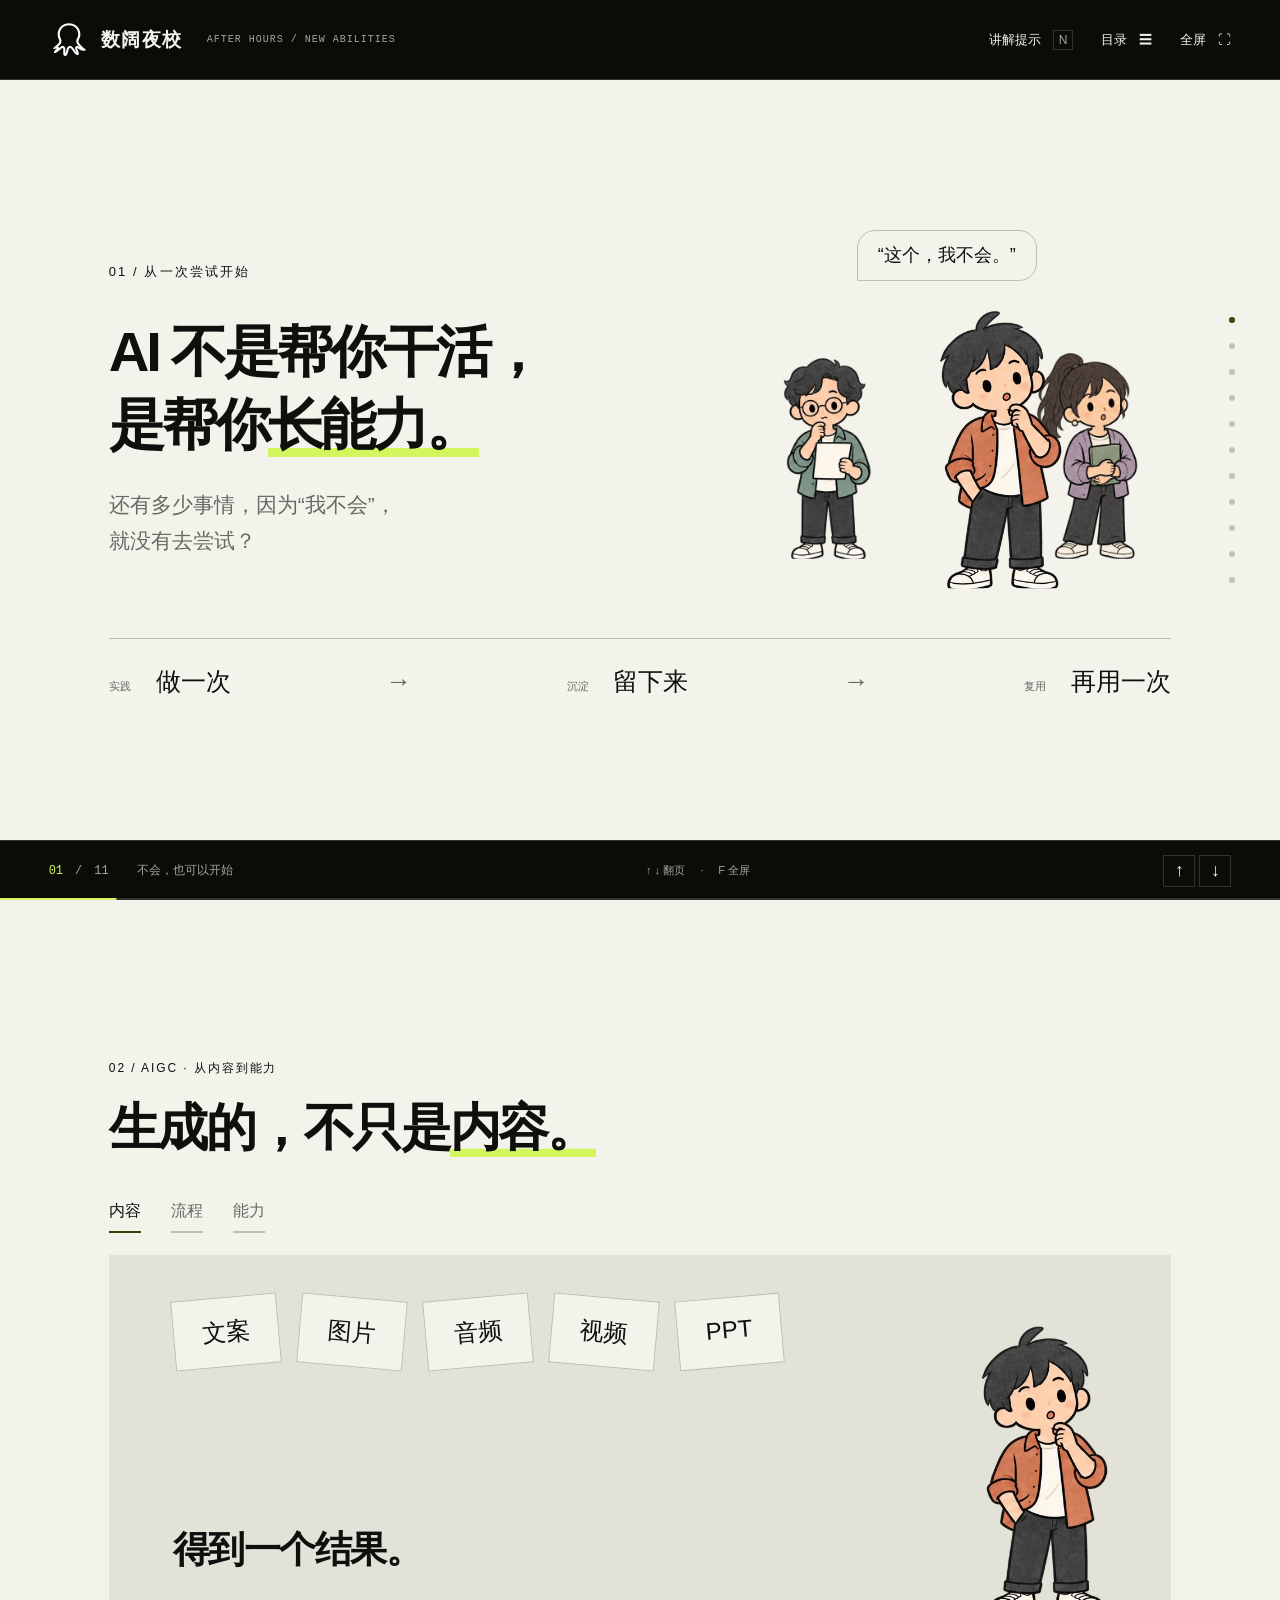
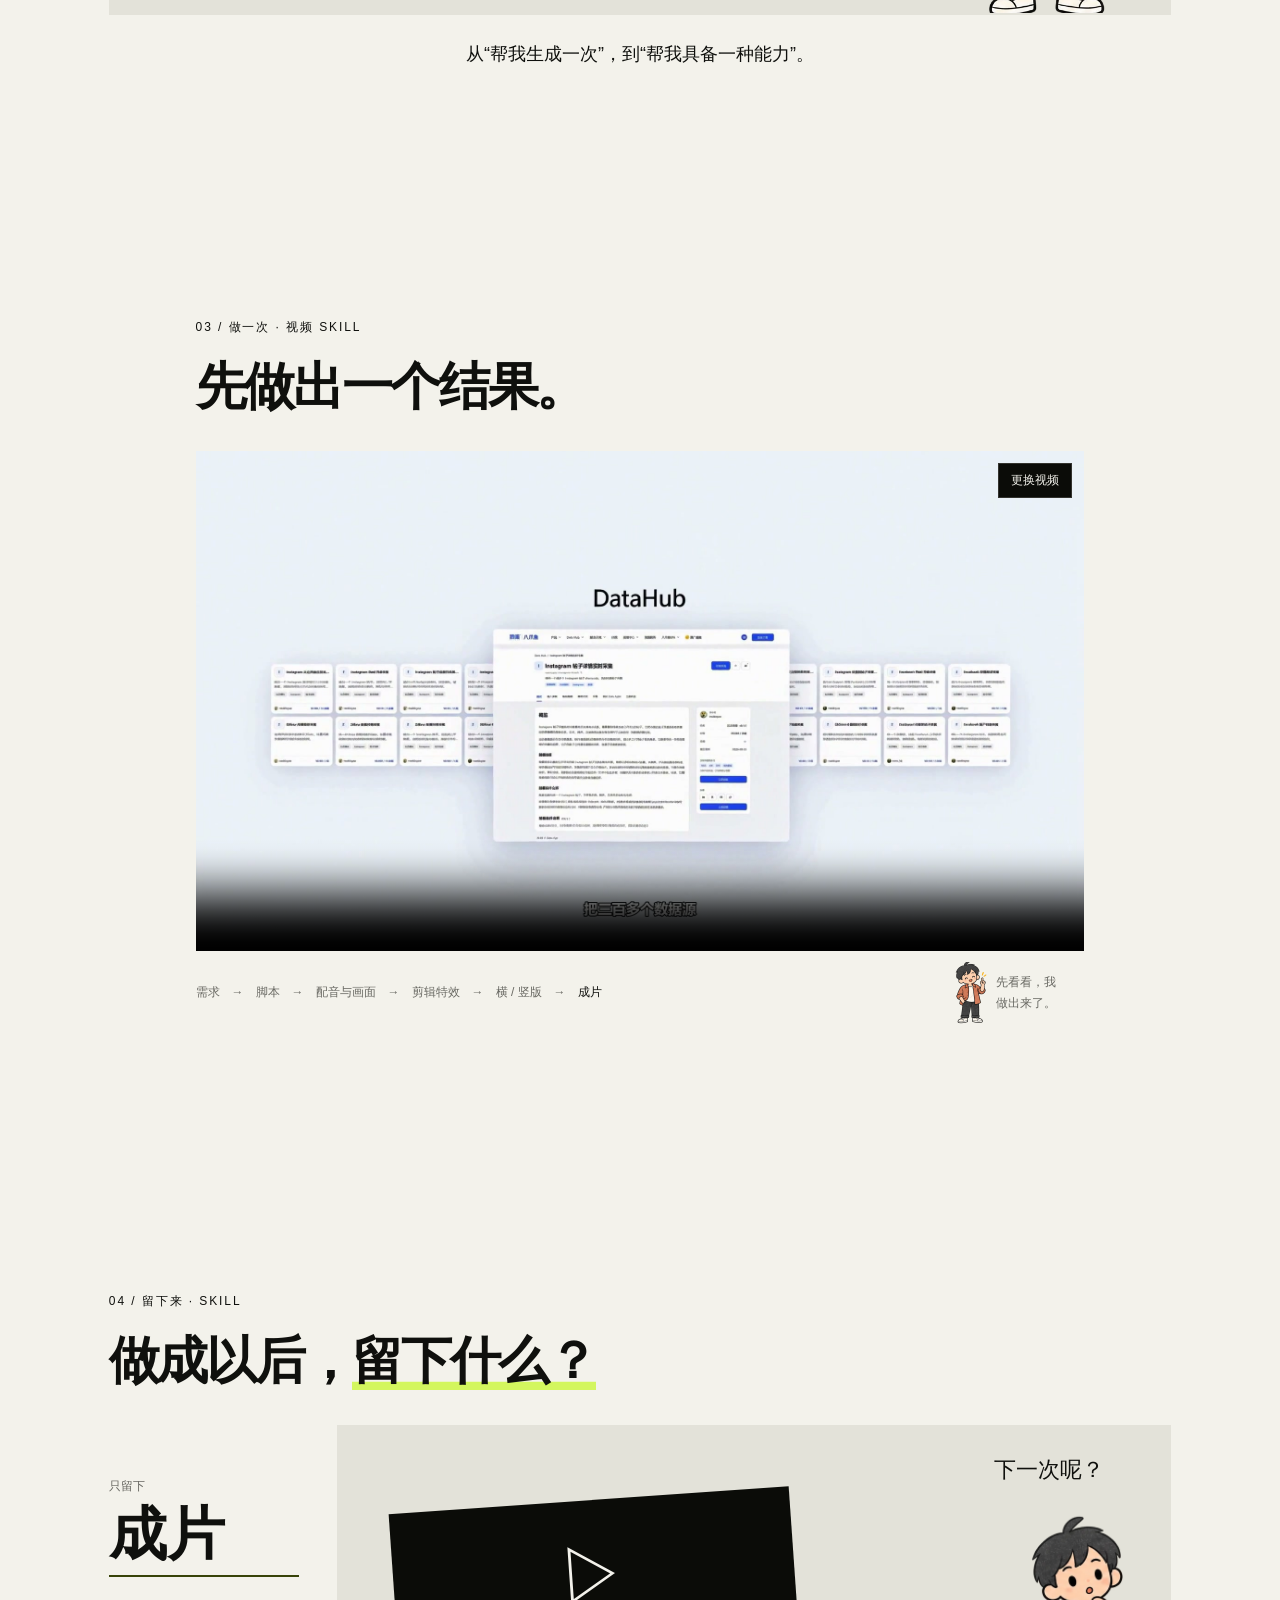
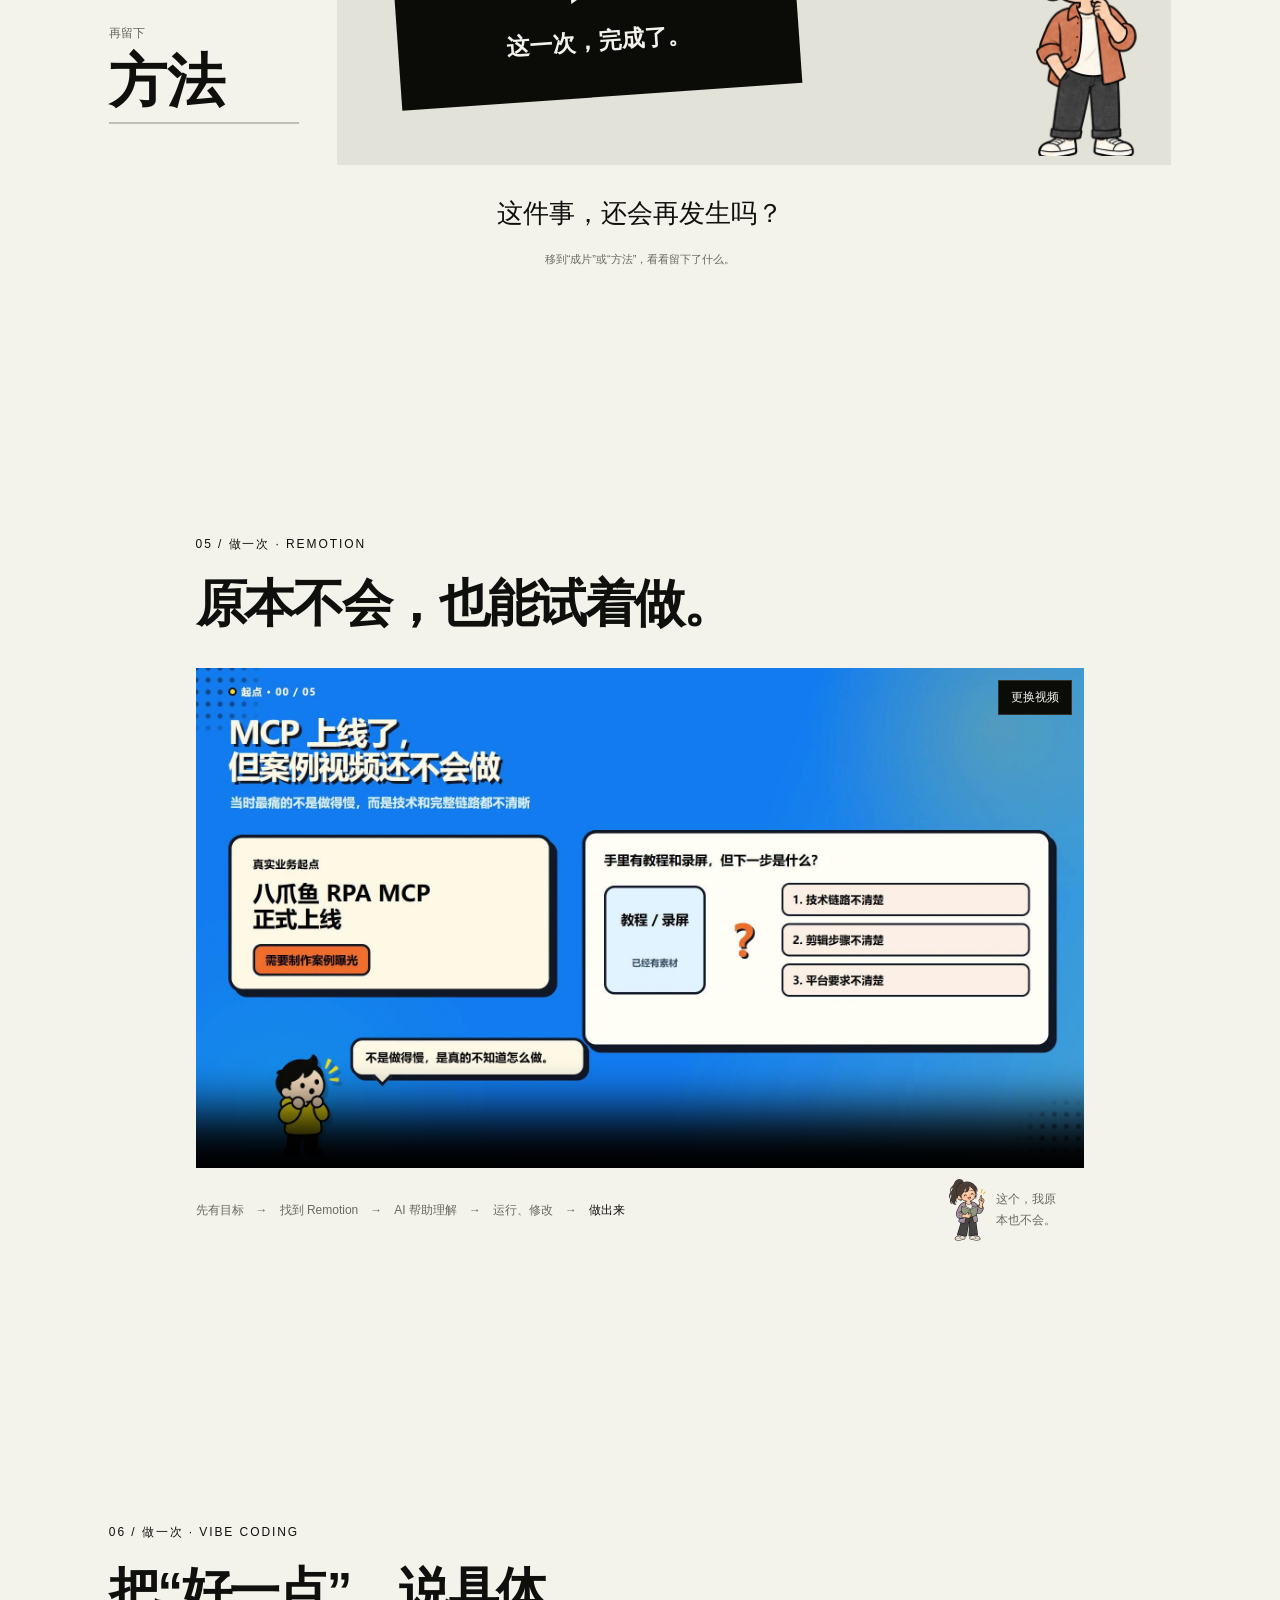
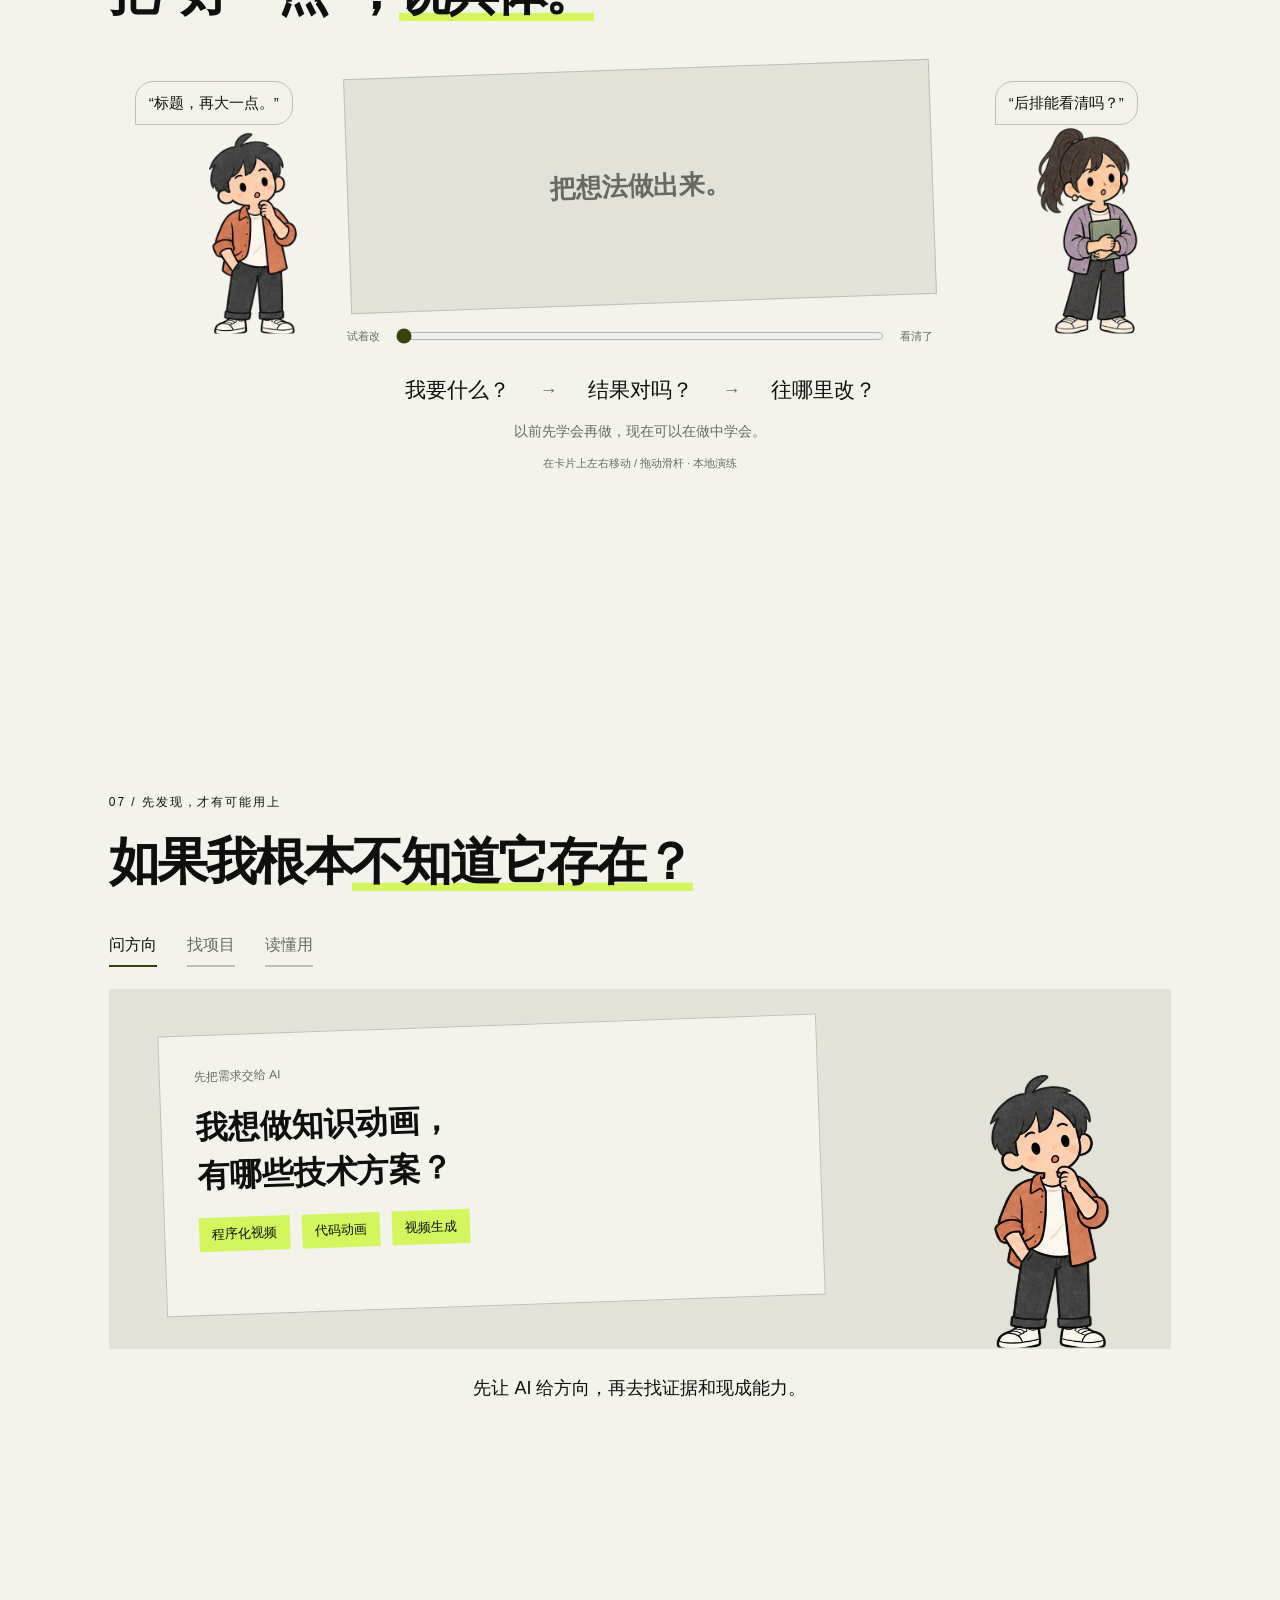
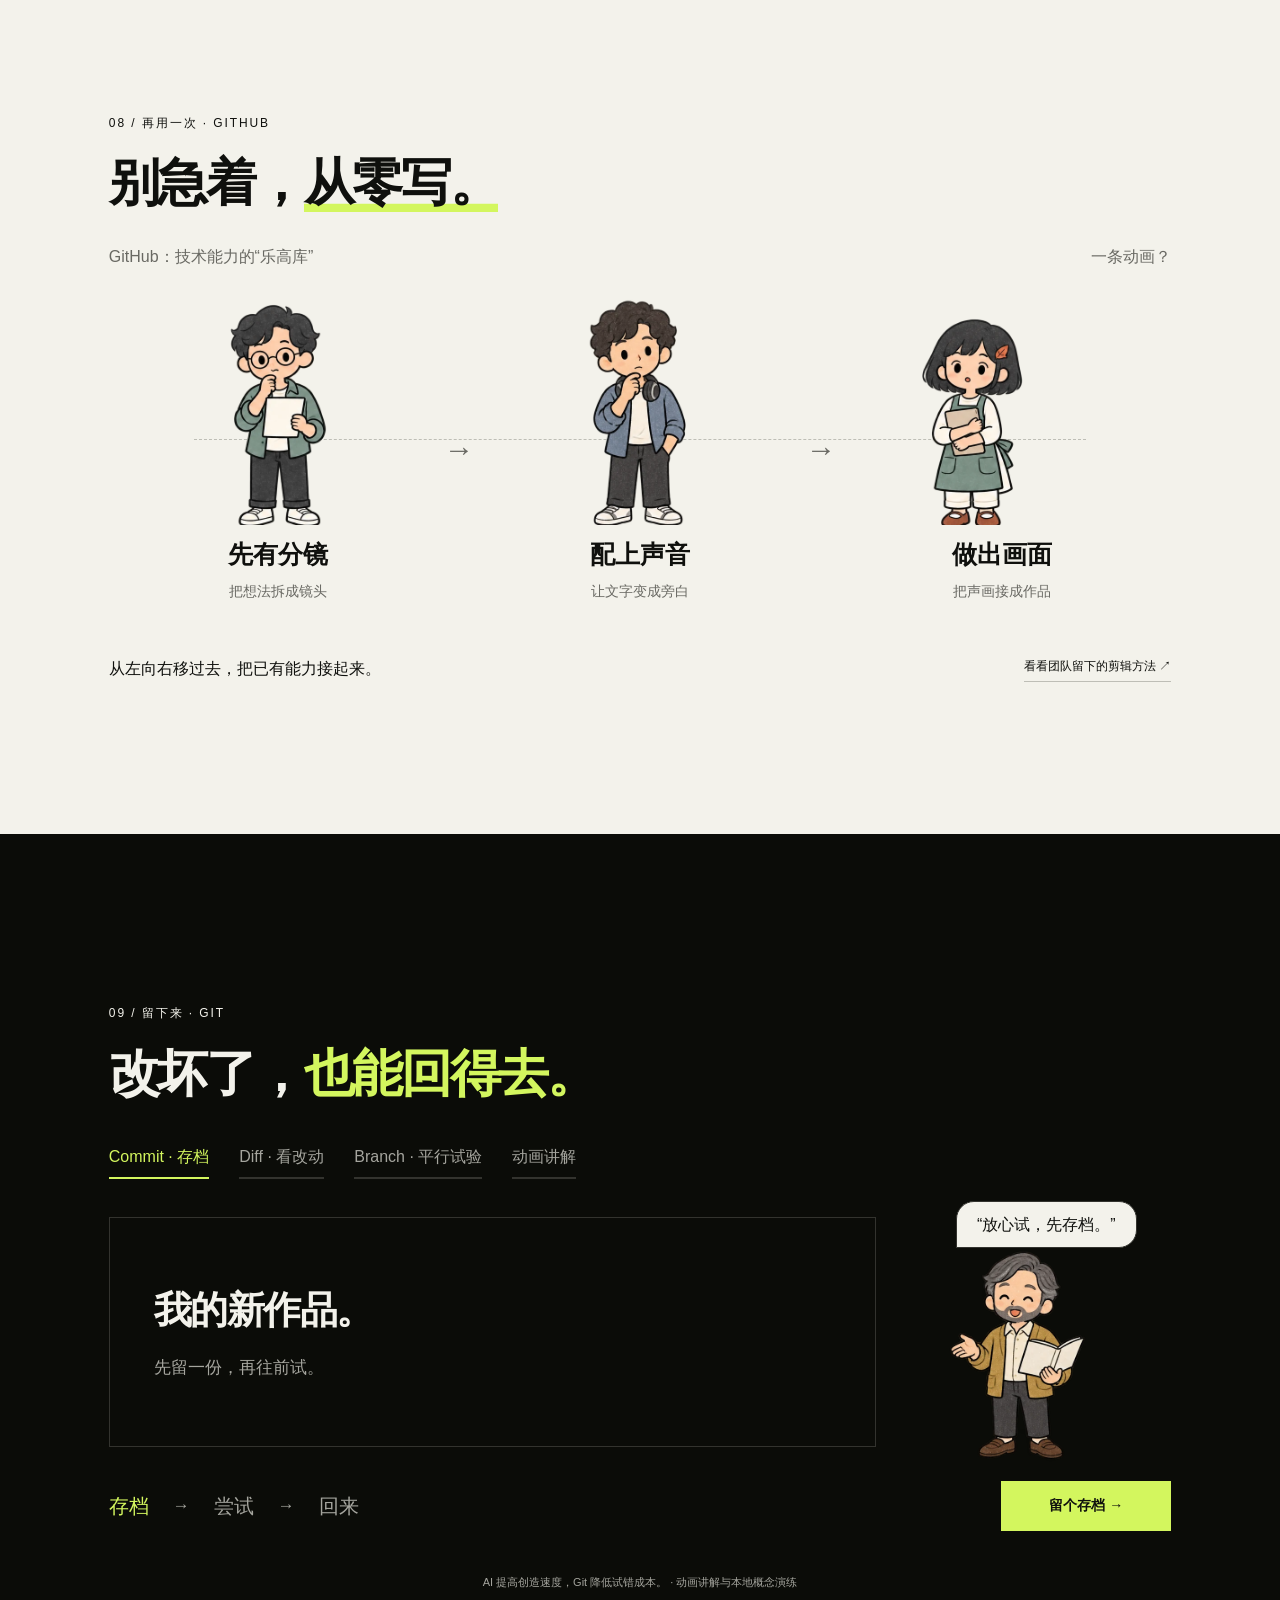
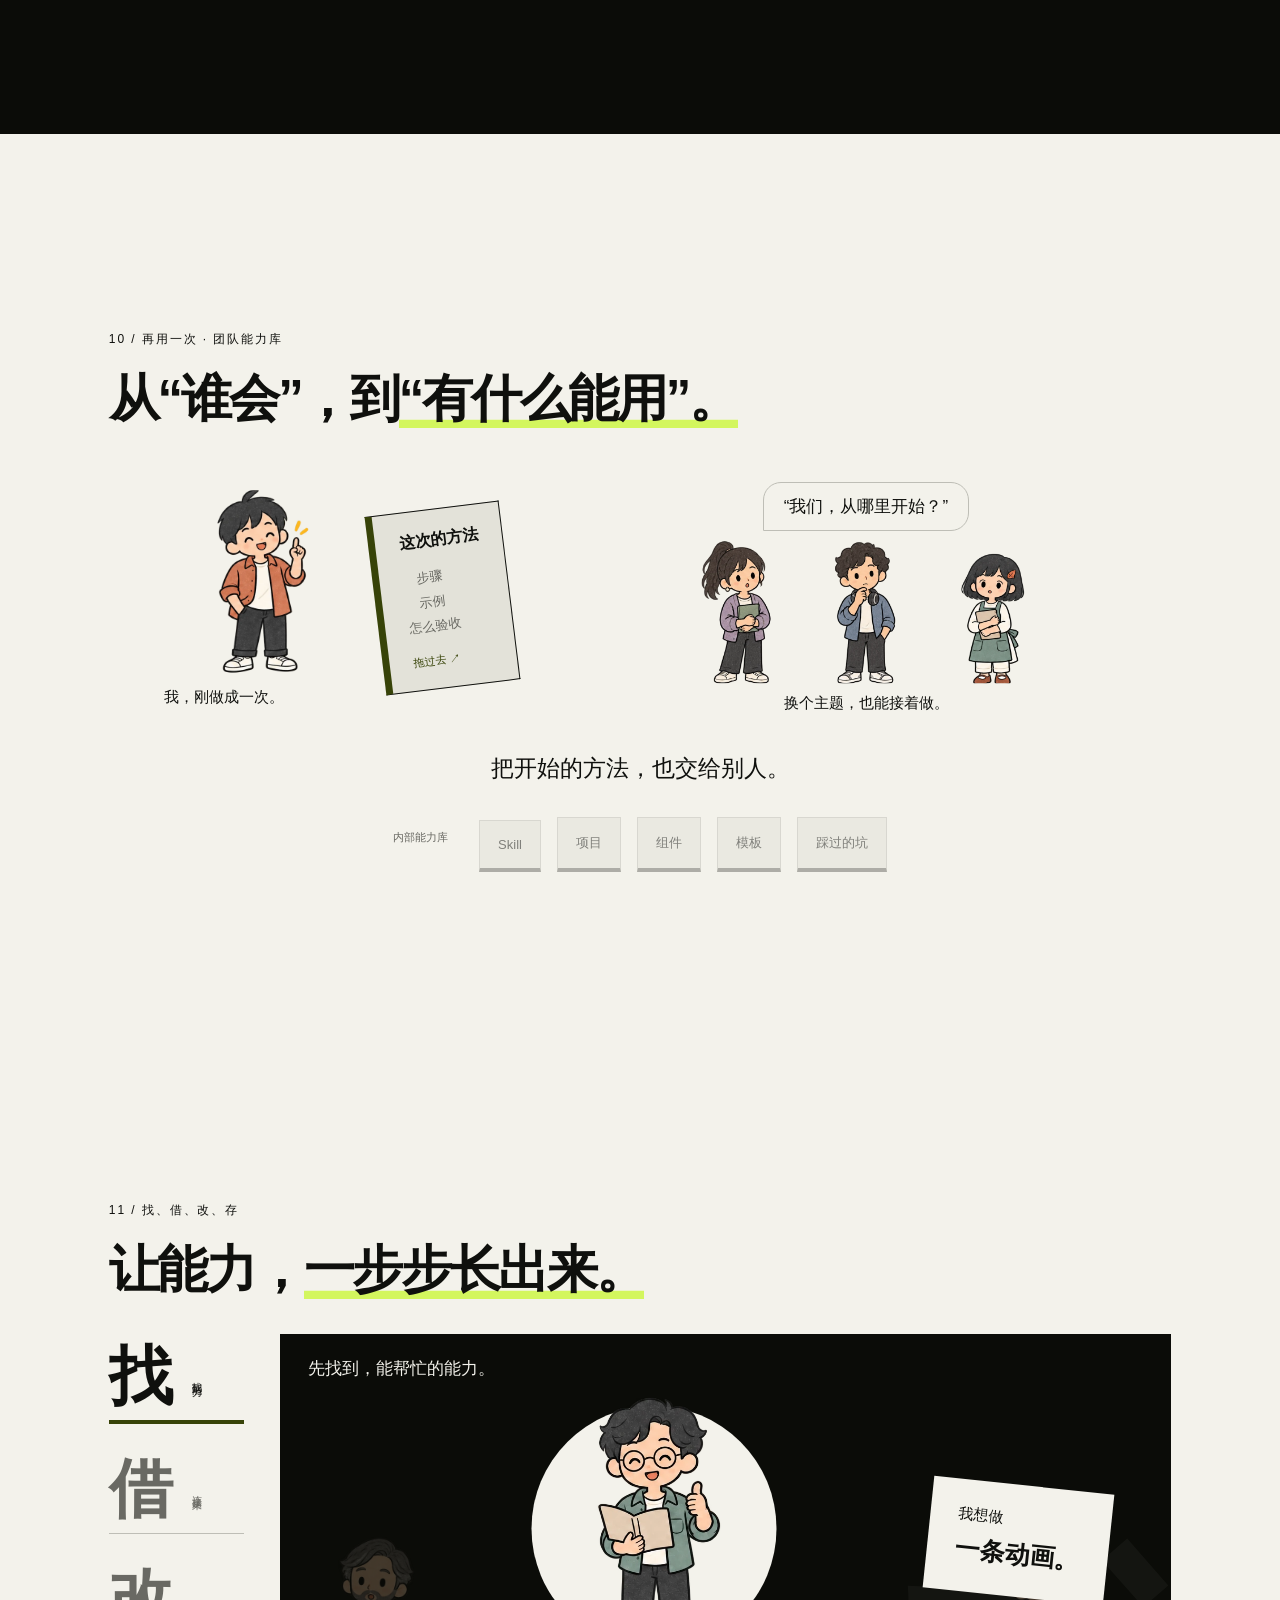
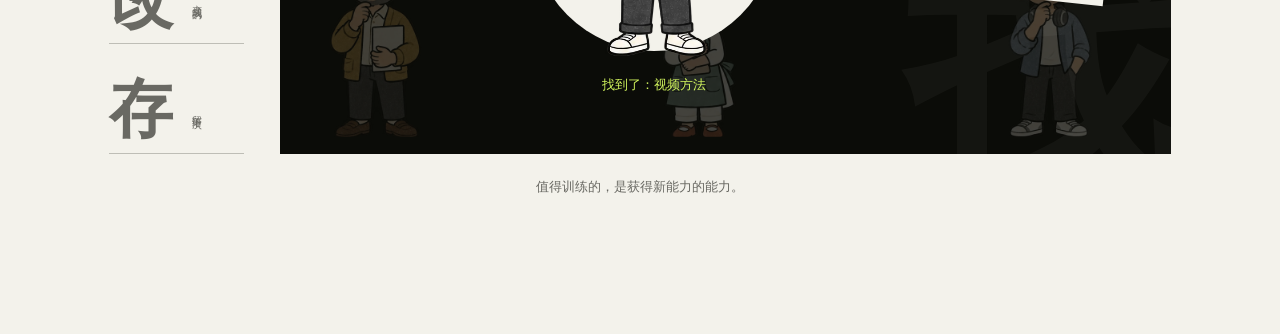
==== commit 897c33fb: "Prioritize first-screen character illustrations" ====
--- a/index.html
+++ b/index.html
@@ -5,6 +5,8 @@
   <meta name="theme-color" content="#171915">
   <title>数阔夜校 — AI 不是帮你干活，是帮你长能力</title>
   <meta name="description" content="从 AIGC、Skill、Vibe Coding 到 GitHub，重新理解 AI 时代的能力边界。数阔夜校现场互动展示。">
+  <link rel="preload" as="image" href="assets/night-school-classmates-clean.webp" fetchpriority="high">
+  <link rel="preload" as="image" href="assets/night-school-new-classmates.webp" fetchpriority="high">
   <link rel="icon" href="data:image/svg+xml,%3Csvg xmlns='http://www.w3.org/2000/svg' viewBox='0 0 64 64'%3E%3Crect width='64' height='64' rx='12' fill='%23171915'/%3E%3Cpath d='M16 44L32 16L48 44M23 33H41' fill='none' stroke='%23d4f85b' stroke-width='6'/%3E%3C/svg%3E">
   <link rel="stylesheet" href="tokens.css?v=16"><link rel="stylesheet" href="style.css?v=16"><link rel="stylesheet" href="story.css?v=16"><link rel="stylesheet" href="focus.css?v=16"><link rel="stylesheet" href="speaker.css?v=16">
   <script src="config.js?v=16" defer></script><script src="app.js?v=16" defer></script><script src="story.js?v=16" defer></script><script src="speaker.js?v=16" defer></script>
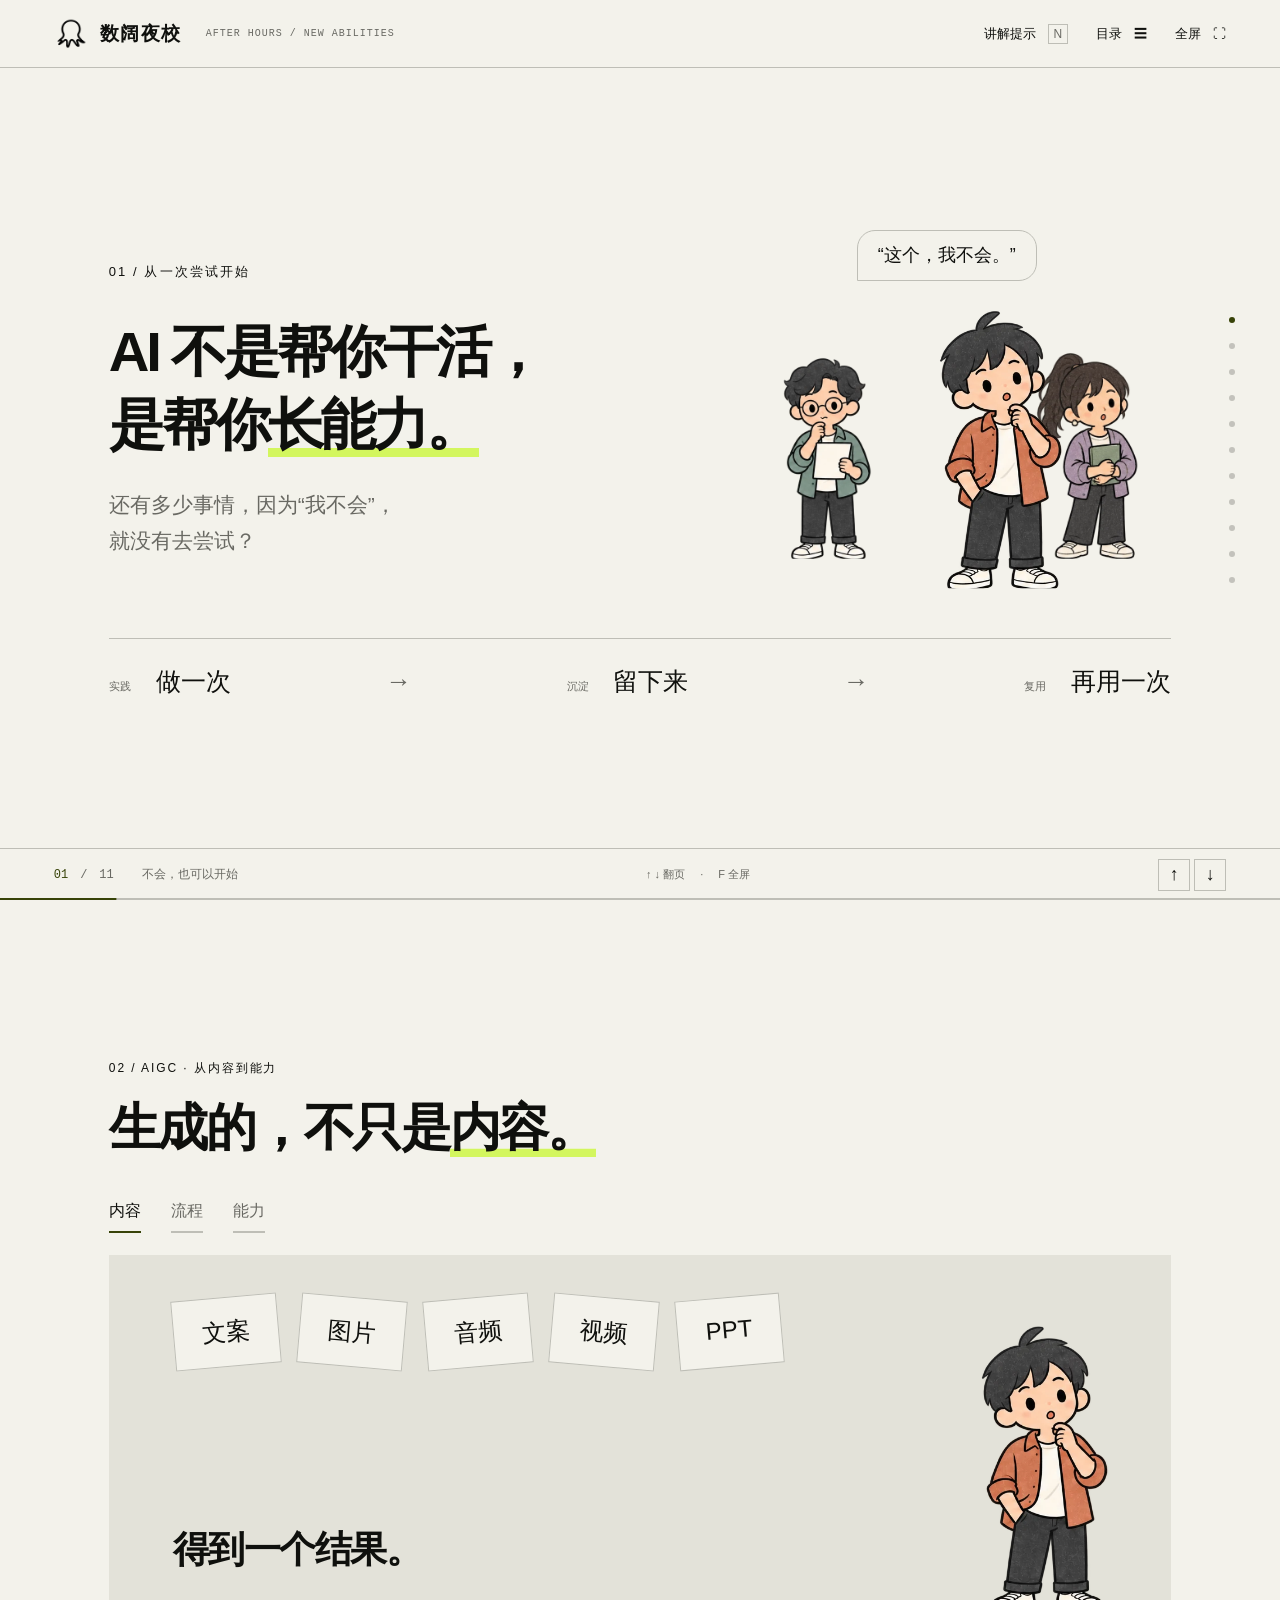
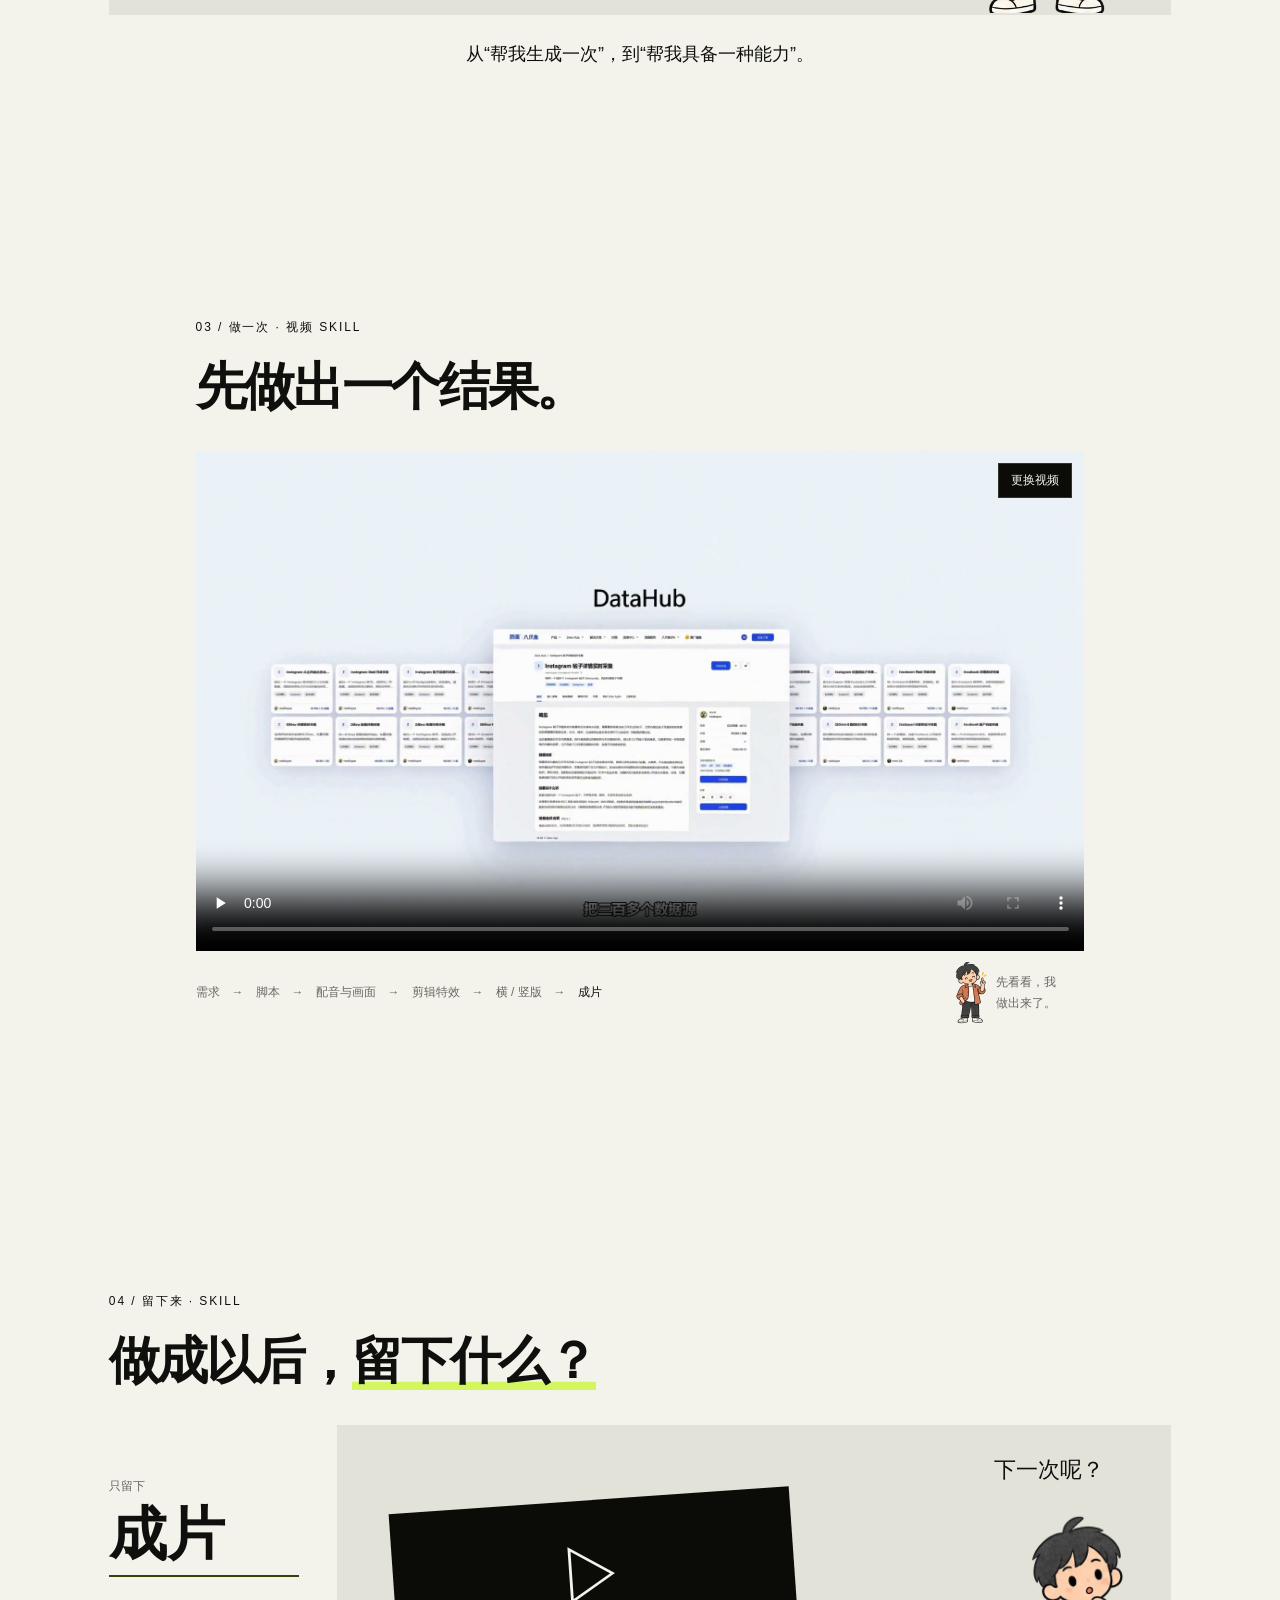
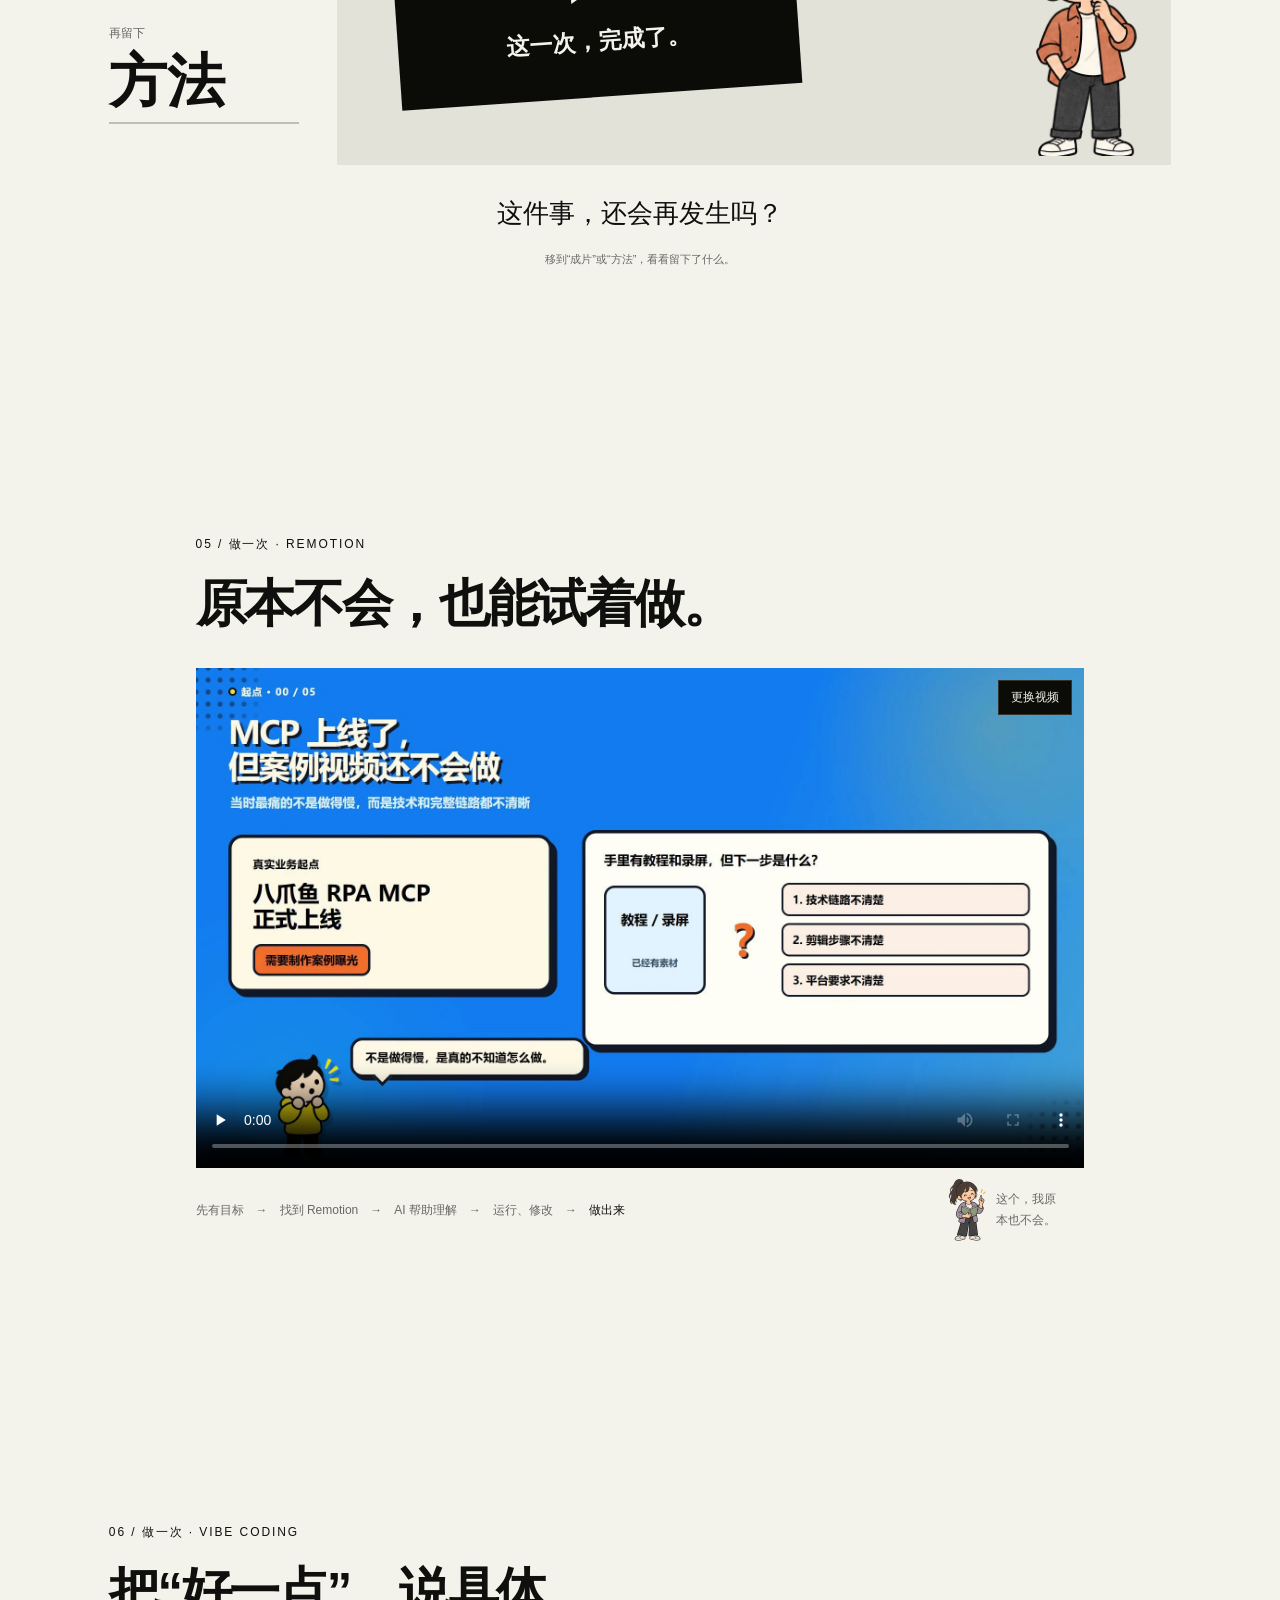
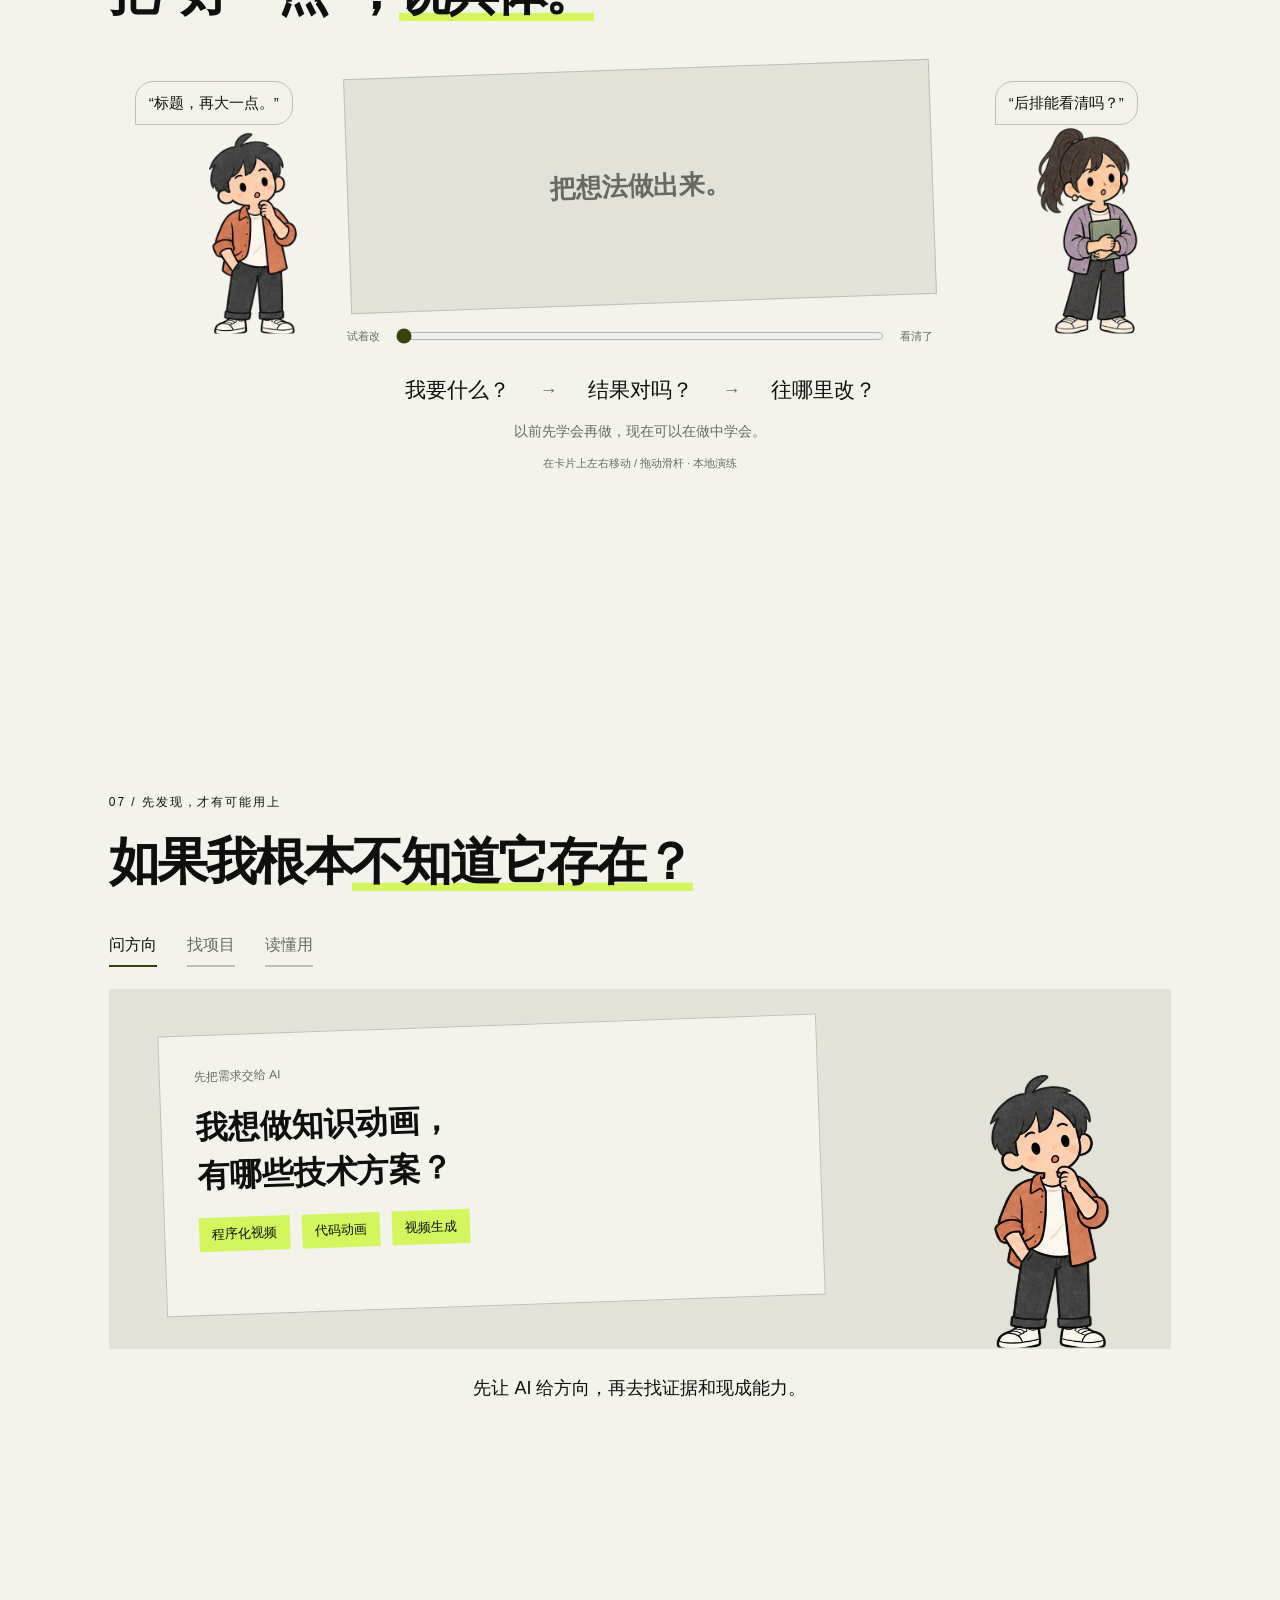
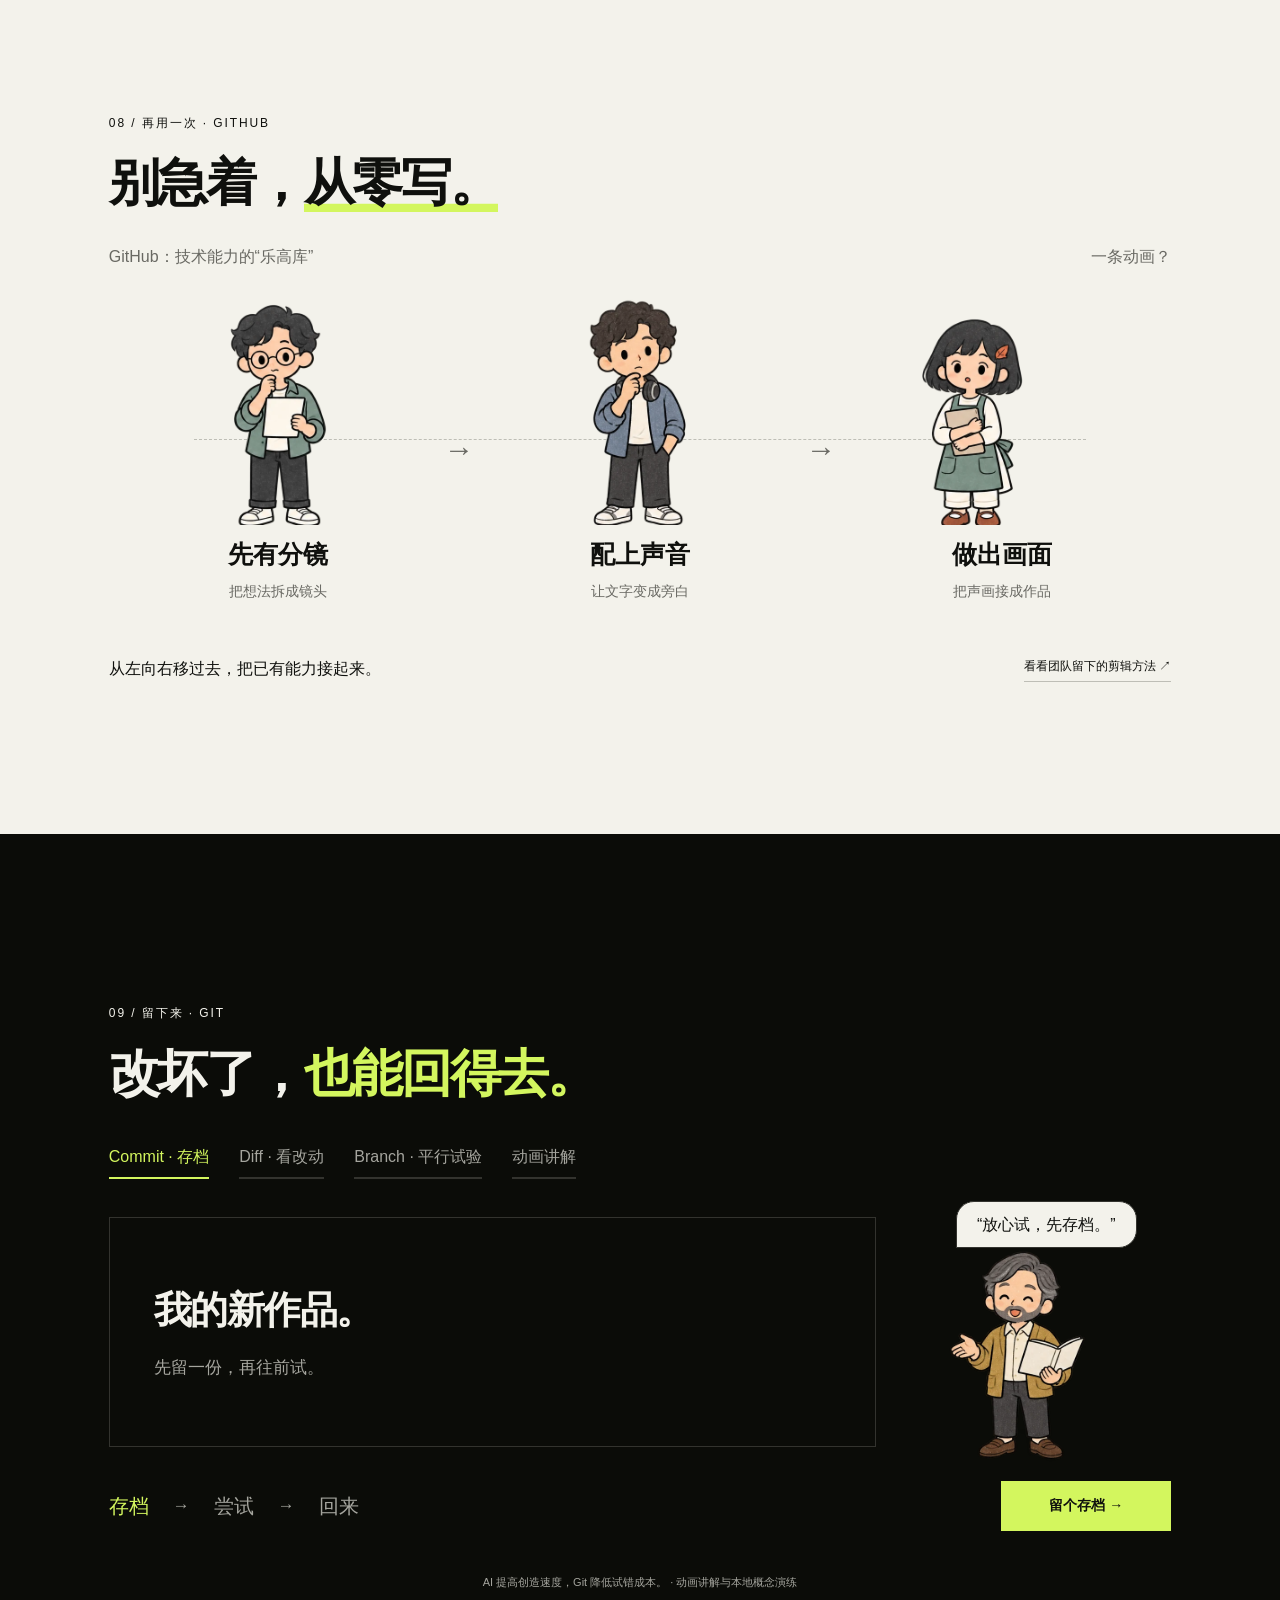
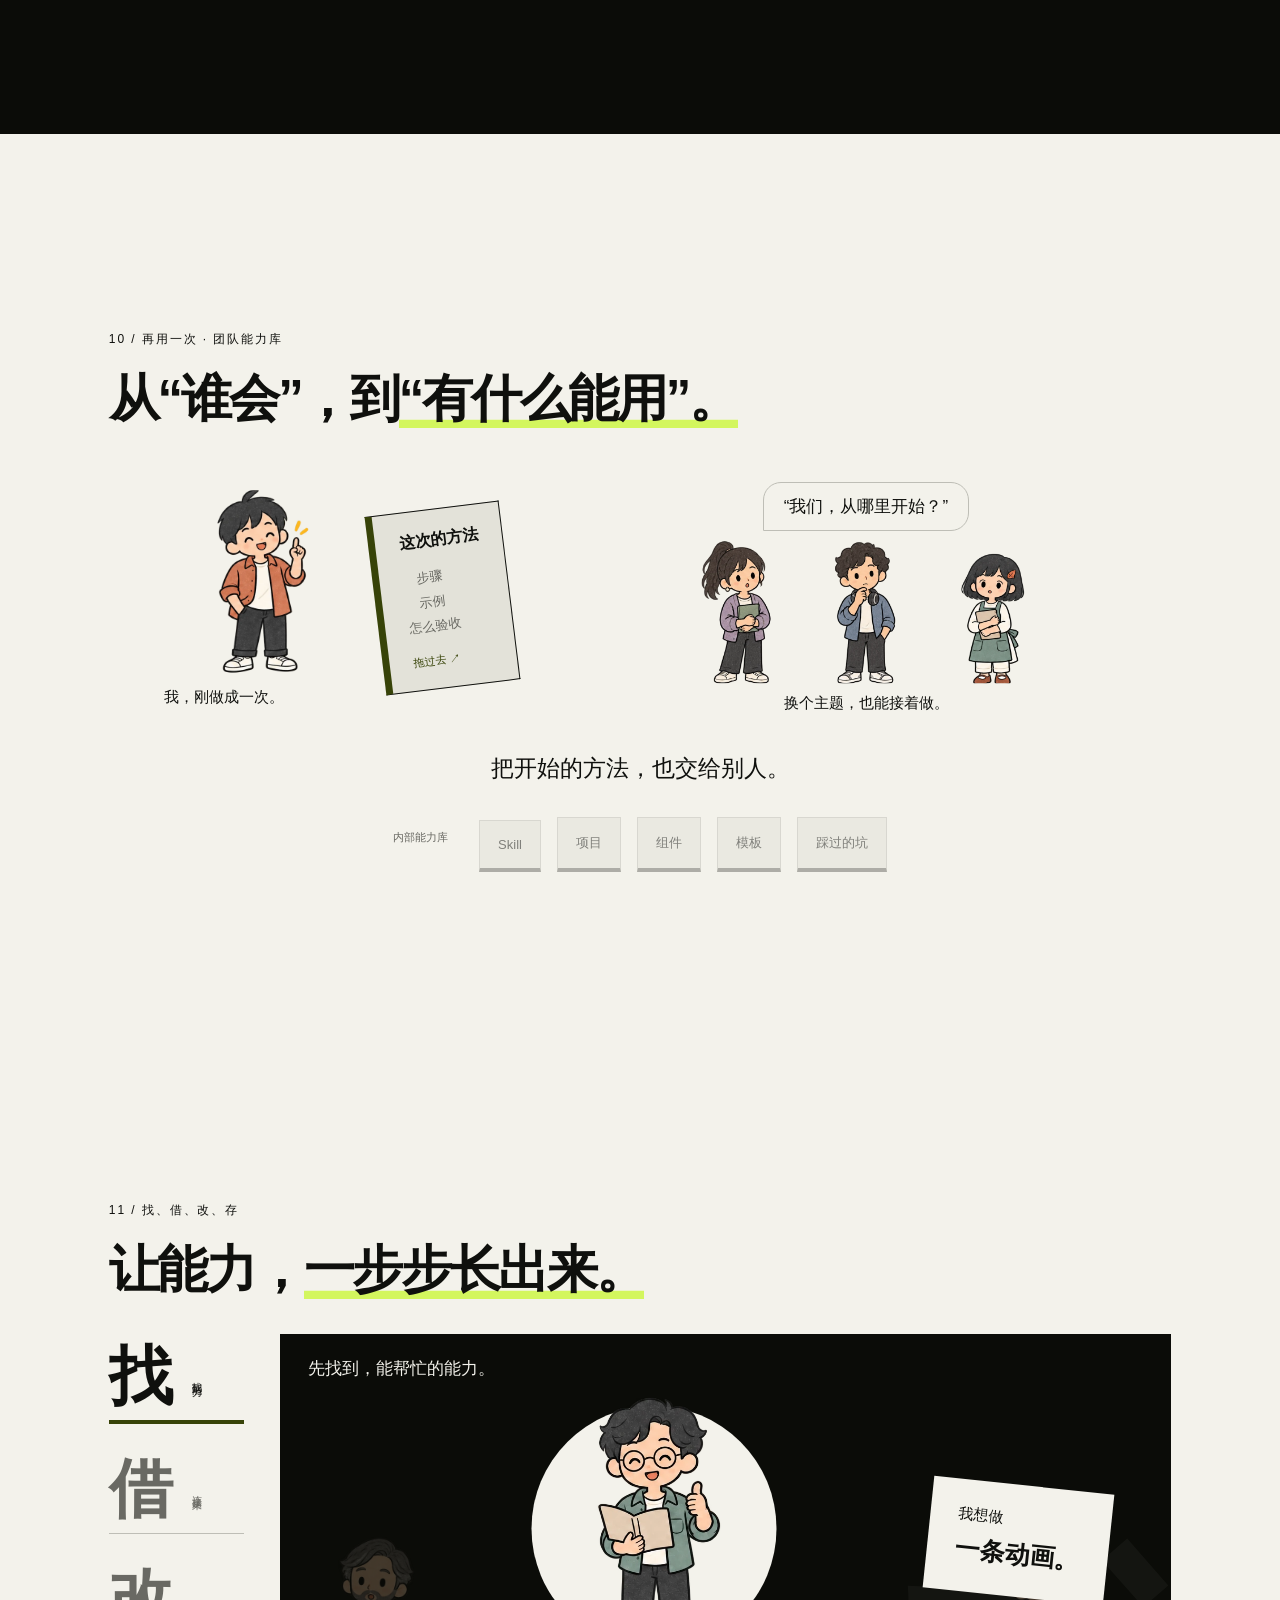
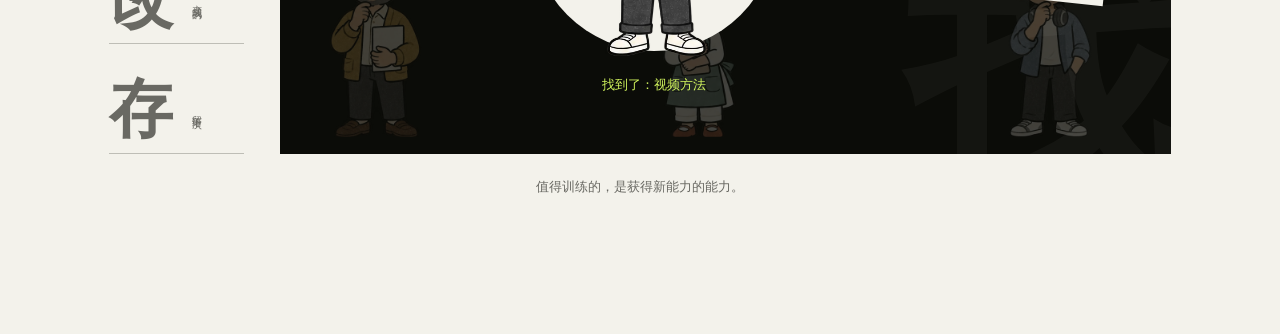
==== commit be1060d8: "Refine navigation chrome and add octopus favicon" ====
--- a/index.html
+++ b/index.html
@@ -7,9 +7,11 @@
   <meta name="description" content="从 AIGC、Skill、Vibe Coding 到 GitHub，重新理解 AI 时代的能力边界。数阔夜校现场互动展示。">
   <link rel="preload" as="image" href="assets/night-school-classmates-clean.webp" fetchpriority="high">
   <link rel="preload" as="image" href="assets/night-school-new-classmates.webp" fetchpriority="high">
-  <link rel="icon" href="data:image/svg+xml,%3Csvg xmlns='http://www.w3.org/2000/svg' viewBox='0 0 64 64'%3E%3Crect width='64' height='64' rx='12' fill='%23171915'/%3E%3Cpath d='M16 44L32 16L48 44M23 33H41' fill='none' stroke='%23d4f85b' stroke-width='6'/%3E%3C/svg%3E">
-  <link rel="stylesheet" href="tokens.css?v=16"><link rel="stylesheet" href="style.css?v=16"><link rel="stylesheet" href="story.css?v=16"><link rel="stylesheet" href="focus.css?v=16"><link rel="stylesheet" href="speaker.css?v=16">
-  <script src="config.js?v=16" defer></script><script src="app.js?v=16" defer></script><script src="story.js?v=16" defer></script><script src="speaker.js?v=16" defer></script>
+  <link rel="icon" type="image/png" sizes="256x256" href="assets/favicon-octopus.png?v=18">
+  <link rel="shortcut icon" href="assets/favicon-octopus.ico?v=18">
+  <link rel="apple-touch-icon" href="assets/favicon-octopus.png?v=18">
+  <link rel="stylesheet" href="tokens.css?v=18"><link rel="stylesheet" href="style.css?v=18"><link rel="stylesheet" href="story.css?v=18"><link rel="stylesheet" href="focus.css?v=18"><link rel="stylesheet" href="speaker.css?v=18">
+  <script src="config.js?v=18" defer></script><script src="app.js?v=18" defer></script><script src="story.js?v=18" defer></script><script src="speaker.js?v=18" defer></script>
 </head>
 <body>
 <a class="skip" href="#story">进入正文</a>
--- a/style.css
+++ b/style.css
@@ -42,3 +42,17 @@
 @media(max-width:600px){#prompt-text{font-size:19px;min-height:130px}.repo-fact h3{font-size:30px}}
 
 @media(min-width:900px){.media-stage,.remotion-stage{height:clamp(280px,54vh,620px)}.media-heading h2{font-size:clamp(32px,3.7vw,56px)}#remotion .media-heading h2 br{display:none}}
+/* Quiet transport chrome: paper on light scenes, ink on dark scenes. */
+.masthead{height:68px;padding-inline:4.2vw;transition:background-color 260ms ease,color 260ms ease,border-color 260ms ease}
+.brand-logo{width:34px;height:34px;transition:filter 260ms ease}
+.transport{height:52px;padding-inline:4.2vw;transition:background-color 260ms ease,color 260ms ease,border-color 260ms ease}
+body[data-nav-tone="light"] .masthead,body[data-nav-tone="light"] .transport{background:var(--color-paper);color:var(--color-ink);border-color:var(--color-rule)}
+body[data-nav-tone="light"] .brand-logo{filter:brightness(0)}
+body[data-nav-tone="light"] .brand-en,body[data-nav-tone="light"] #current-title,body[data-nav-tone="light"] .transport-divider,body[data-nav-tone="light"] #total-number,body[data-nav-tone="light"] .keyboard-hint{color:var(--color-muted)}
+body[data-nav-tone="light"] .header-actions small,body[data-nav-tone="light"] .transport-buttons button{border-color:var(--color-rule)}
+body[data-nav-tone="light"] .header-actions small{color:var(--color-muted)}
+body[data-nav-tone="light"] #current-number{color:var(--color-accent-ink)}
+body[data-nav-tone="light"] .progress{background:var(--color-rule)}
+body[data-nav-tone="light"] #progress-fill{background:var(--color-accent-ink)}
+body[data-nav-tone="light"] .masthead button:focus-visible,body[data-nav-tone="light"] .transport button:focus-visible{outline-color:var(--color-accent-ink)}
+@media(max-width:600px){.masthead{height:56px;padding-inline:20px}.brand-logo{width:25px;height:25px}.transport{height:50px;padding-inline:20px}}
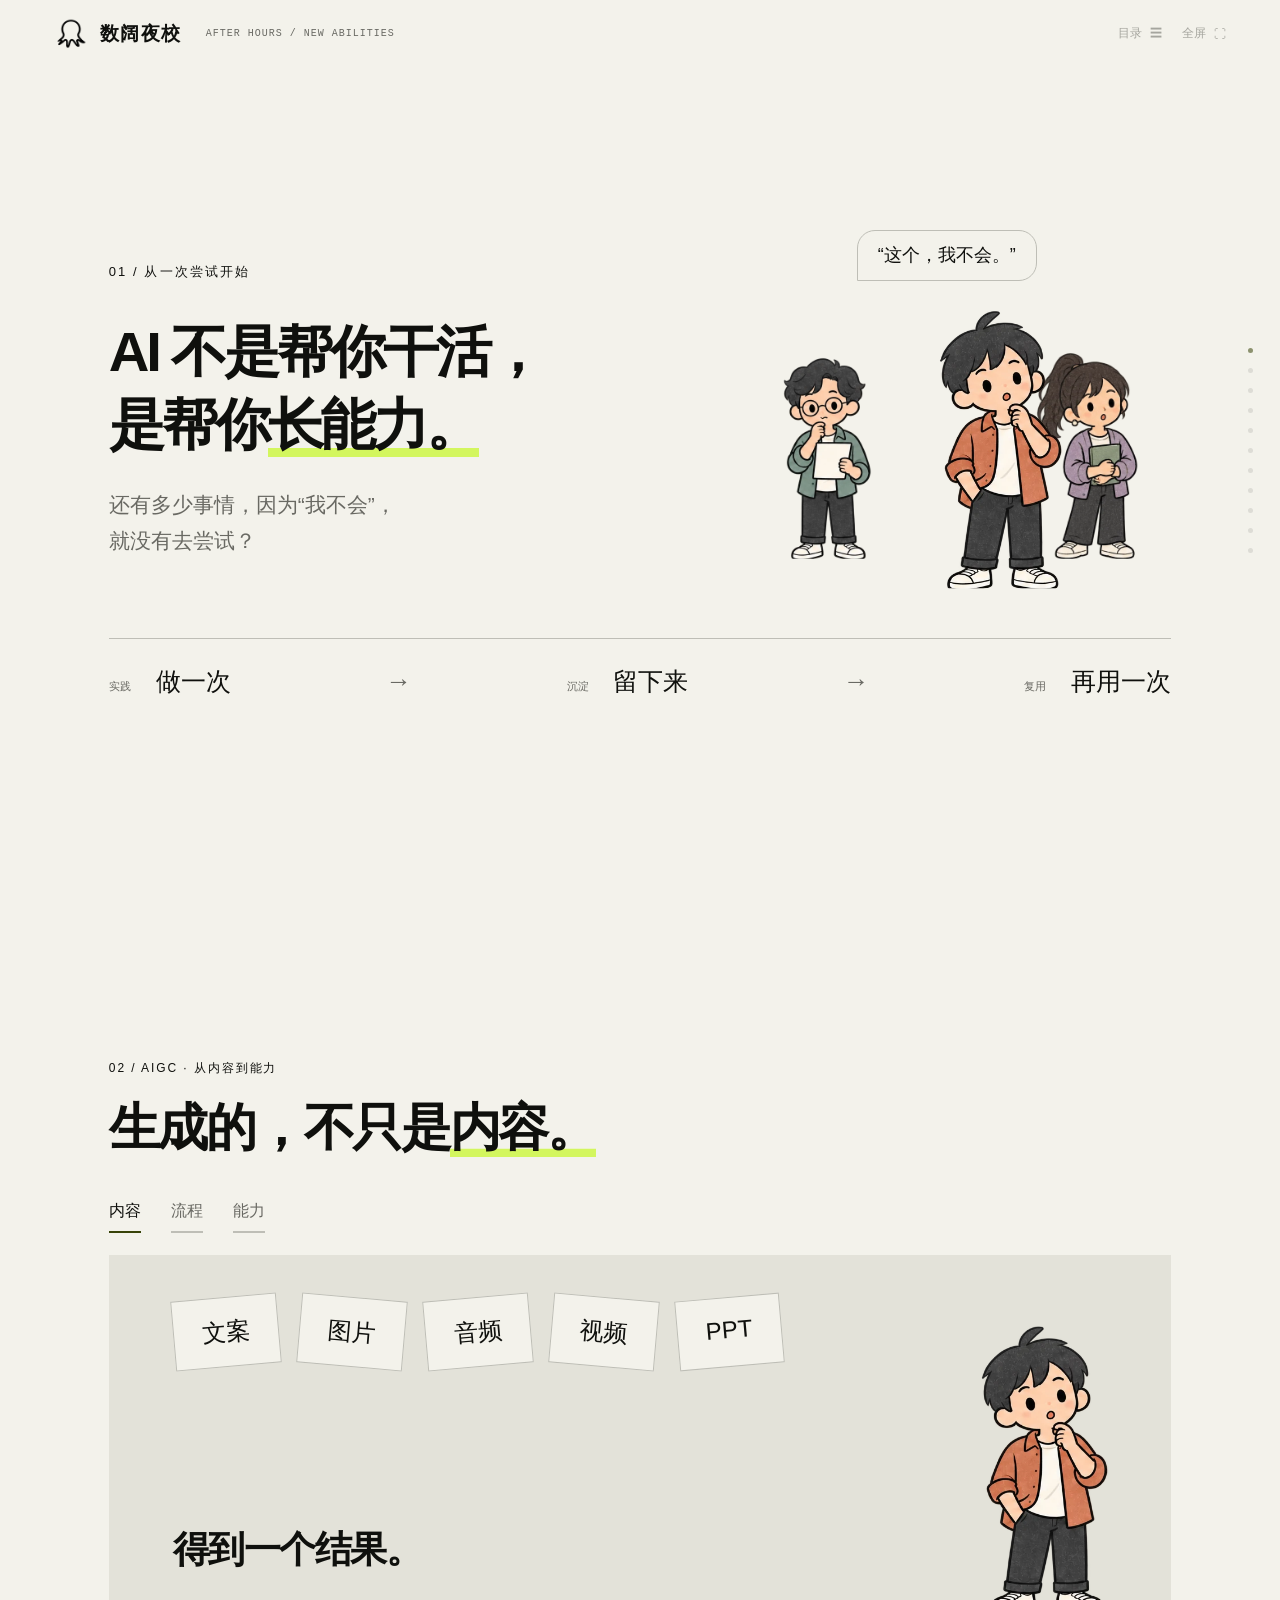
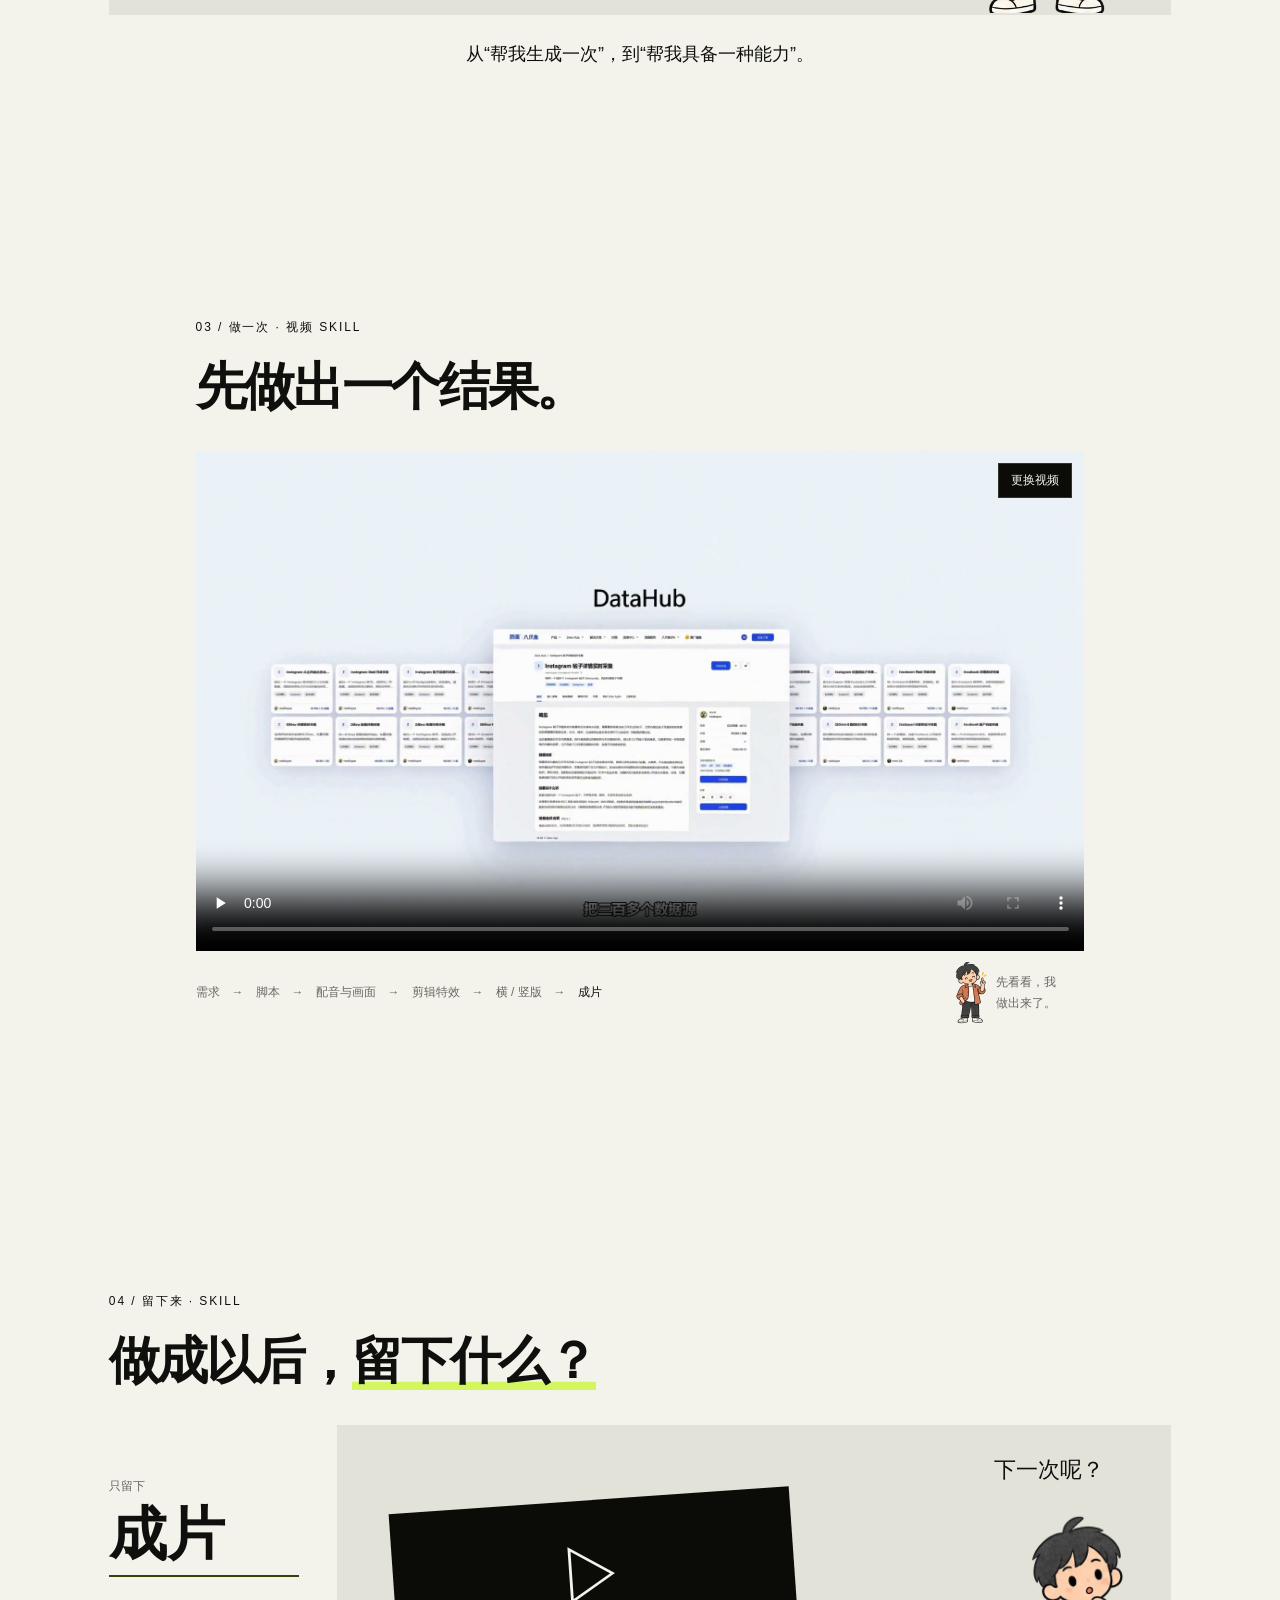
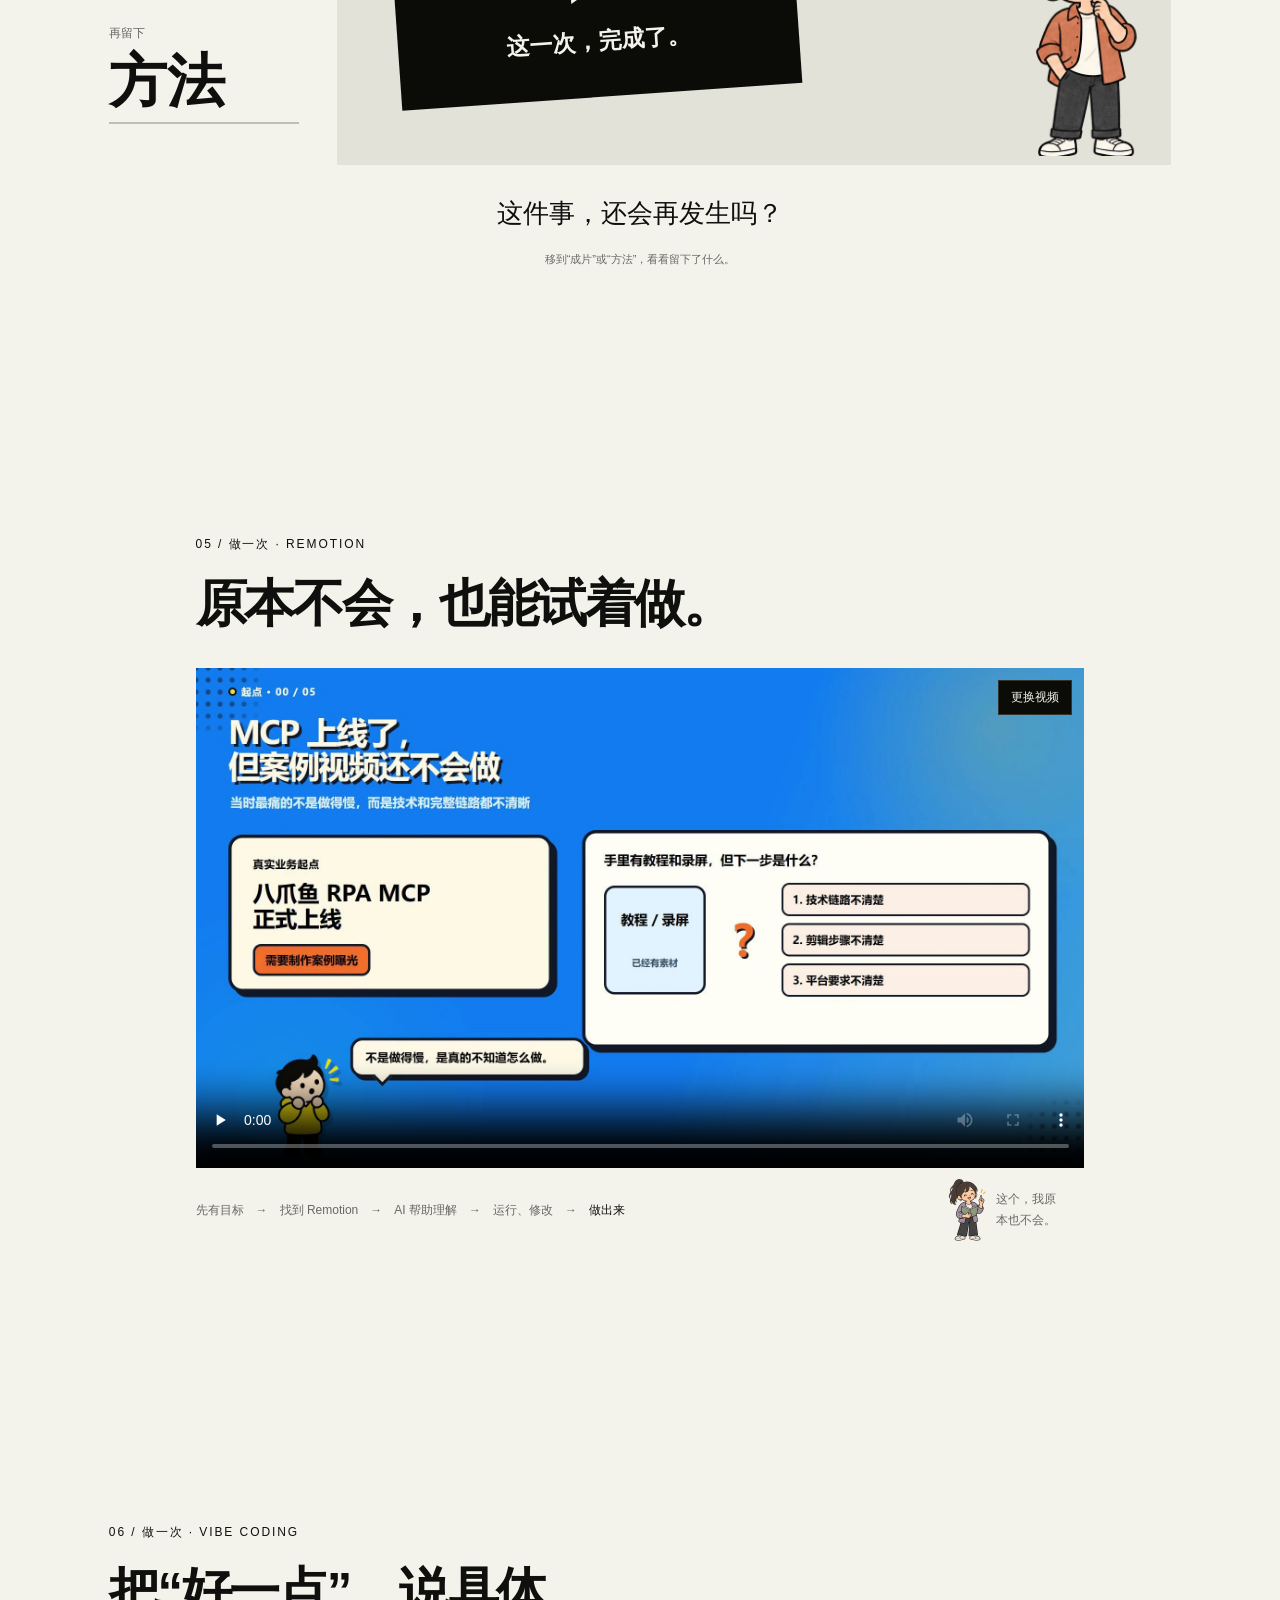
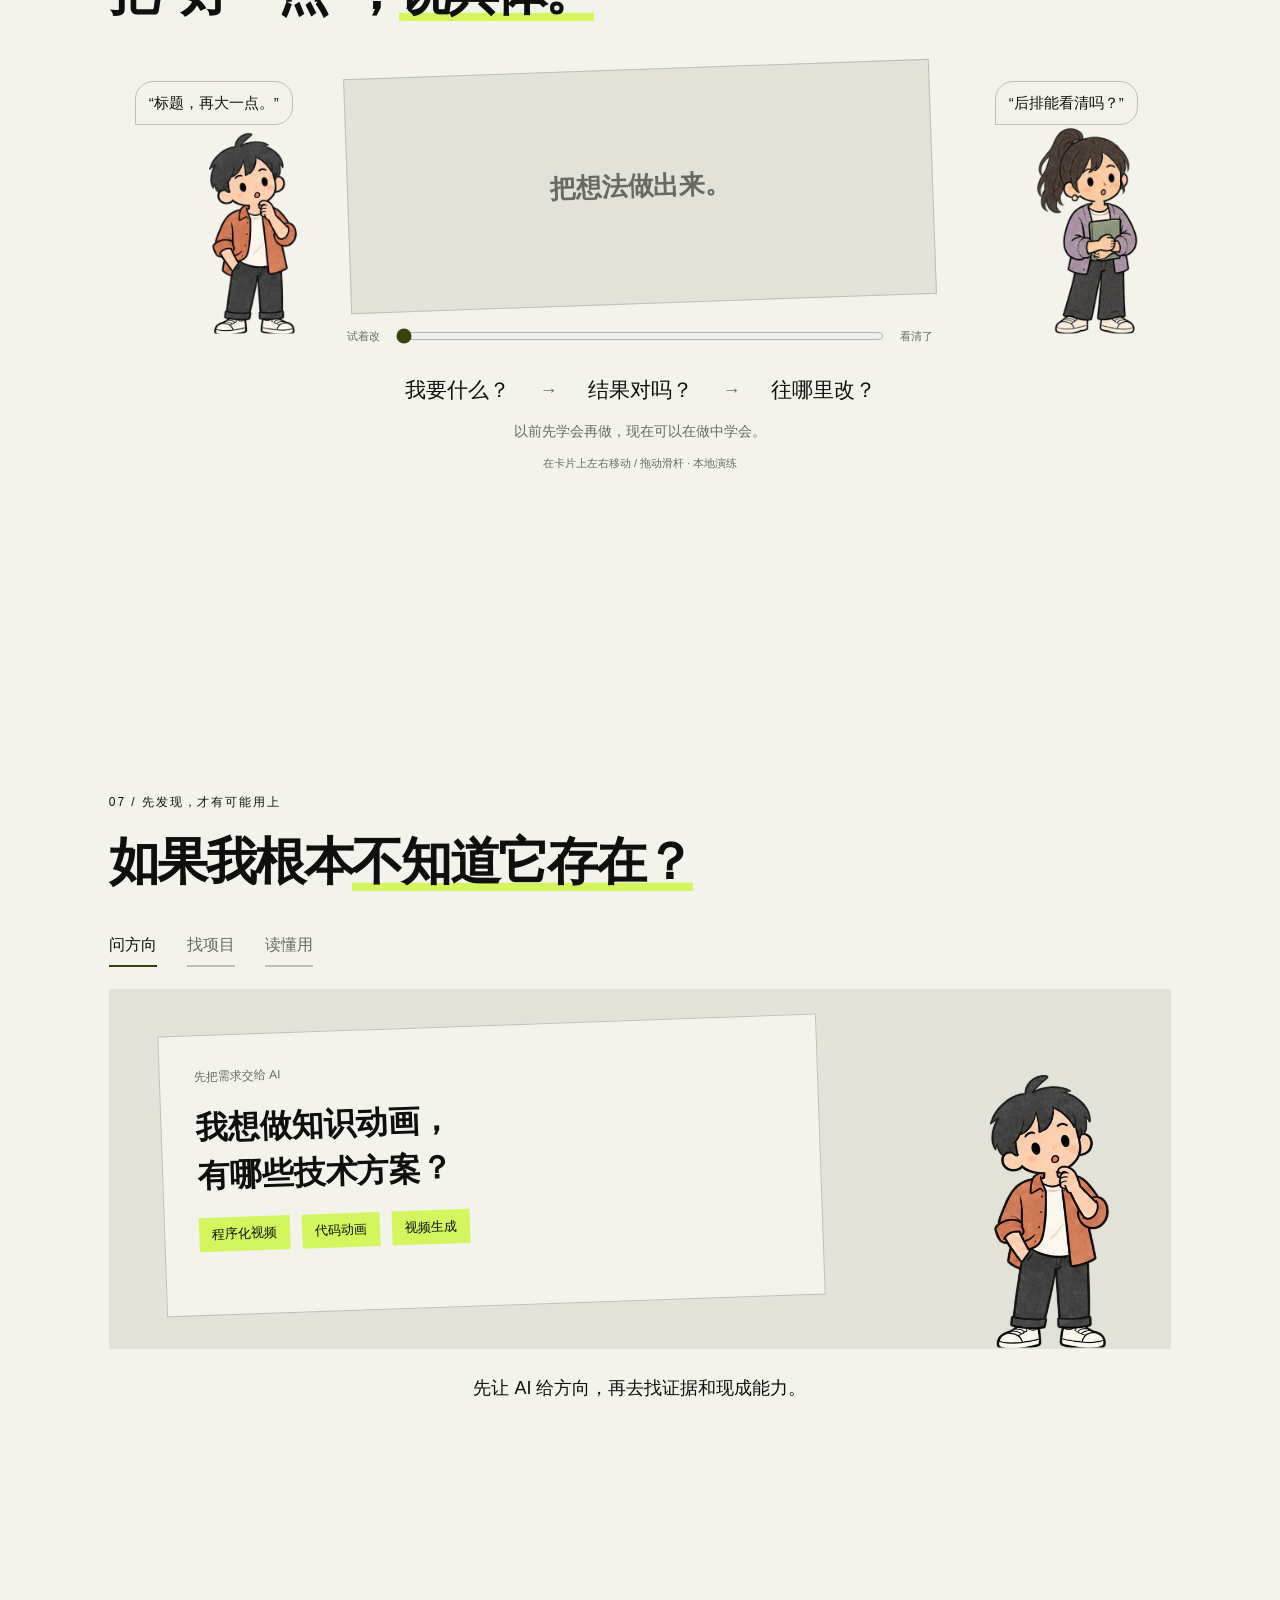
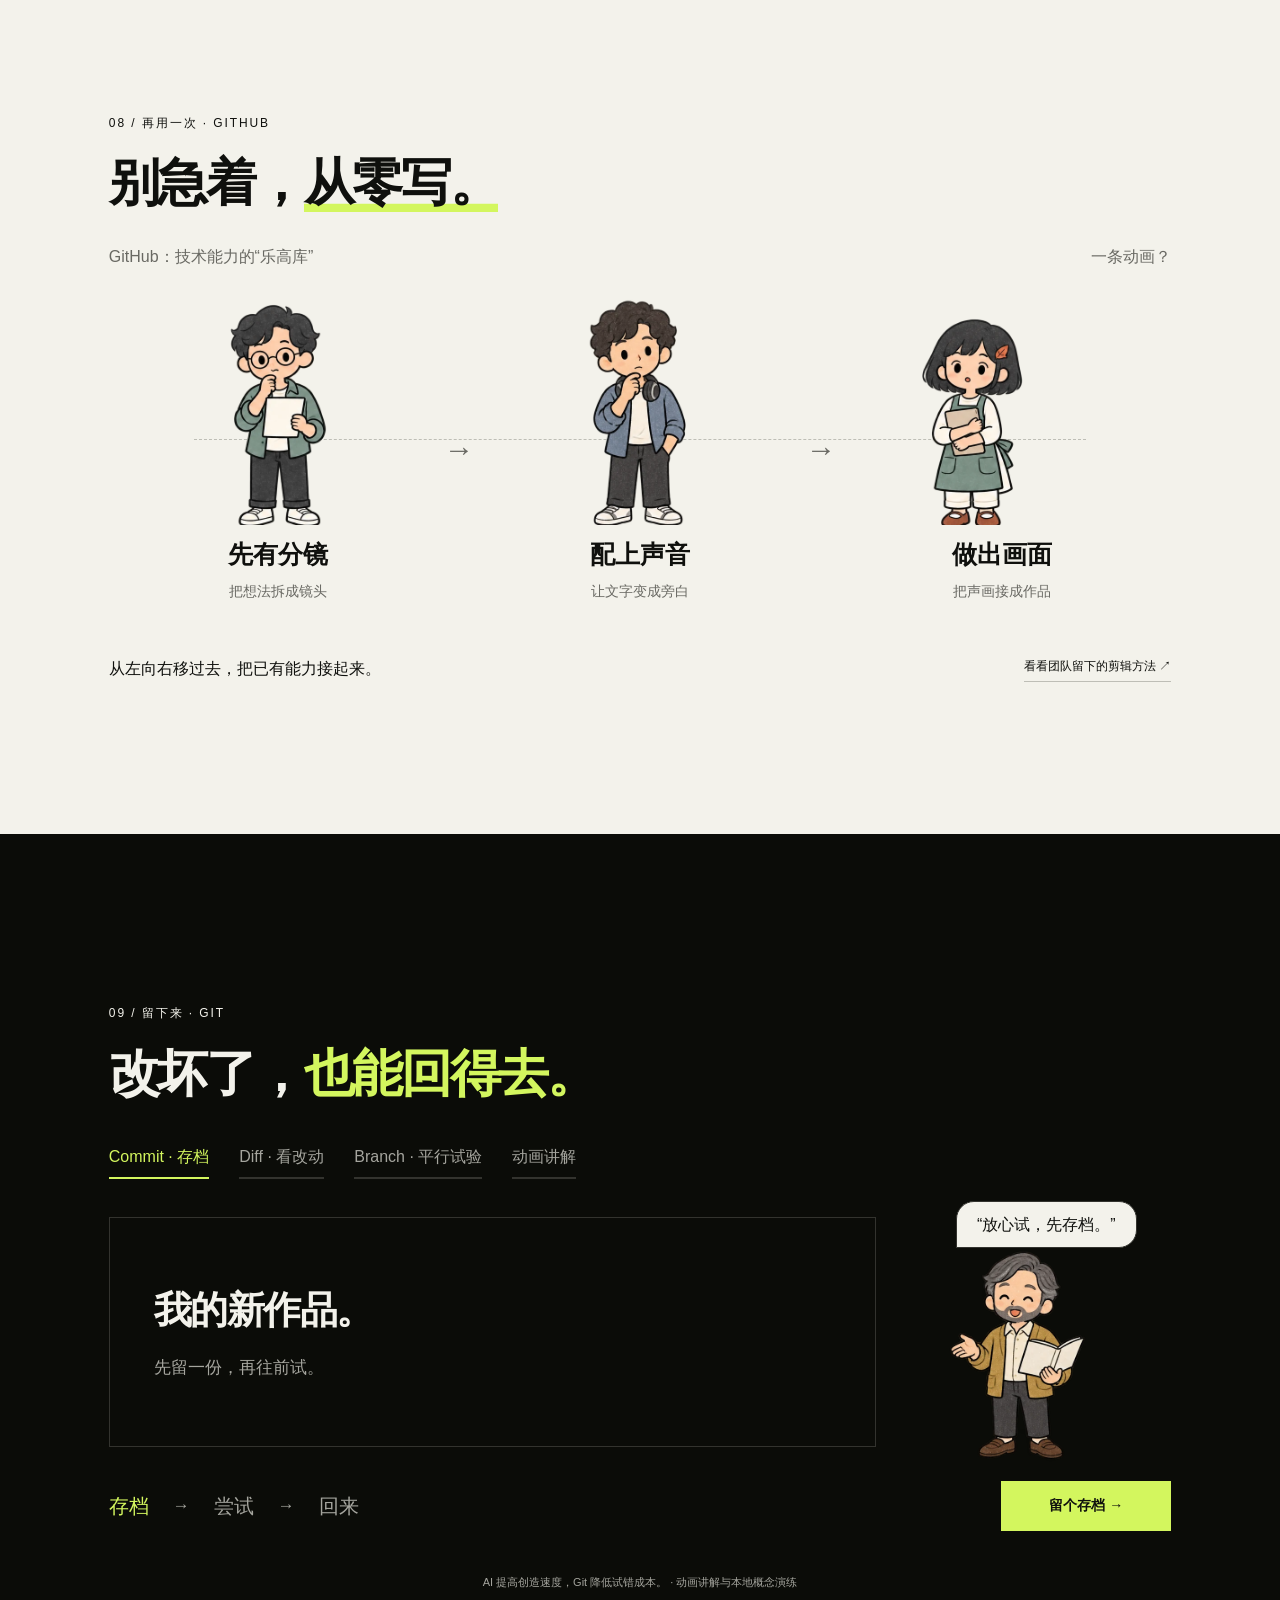
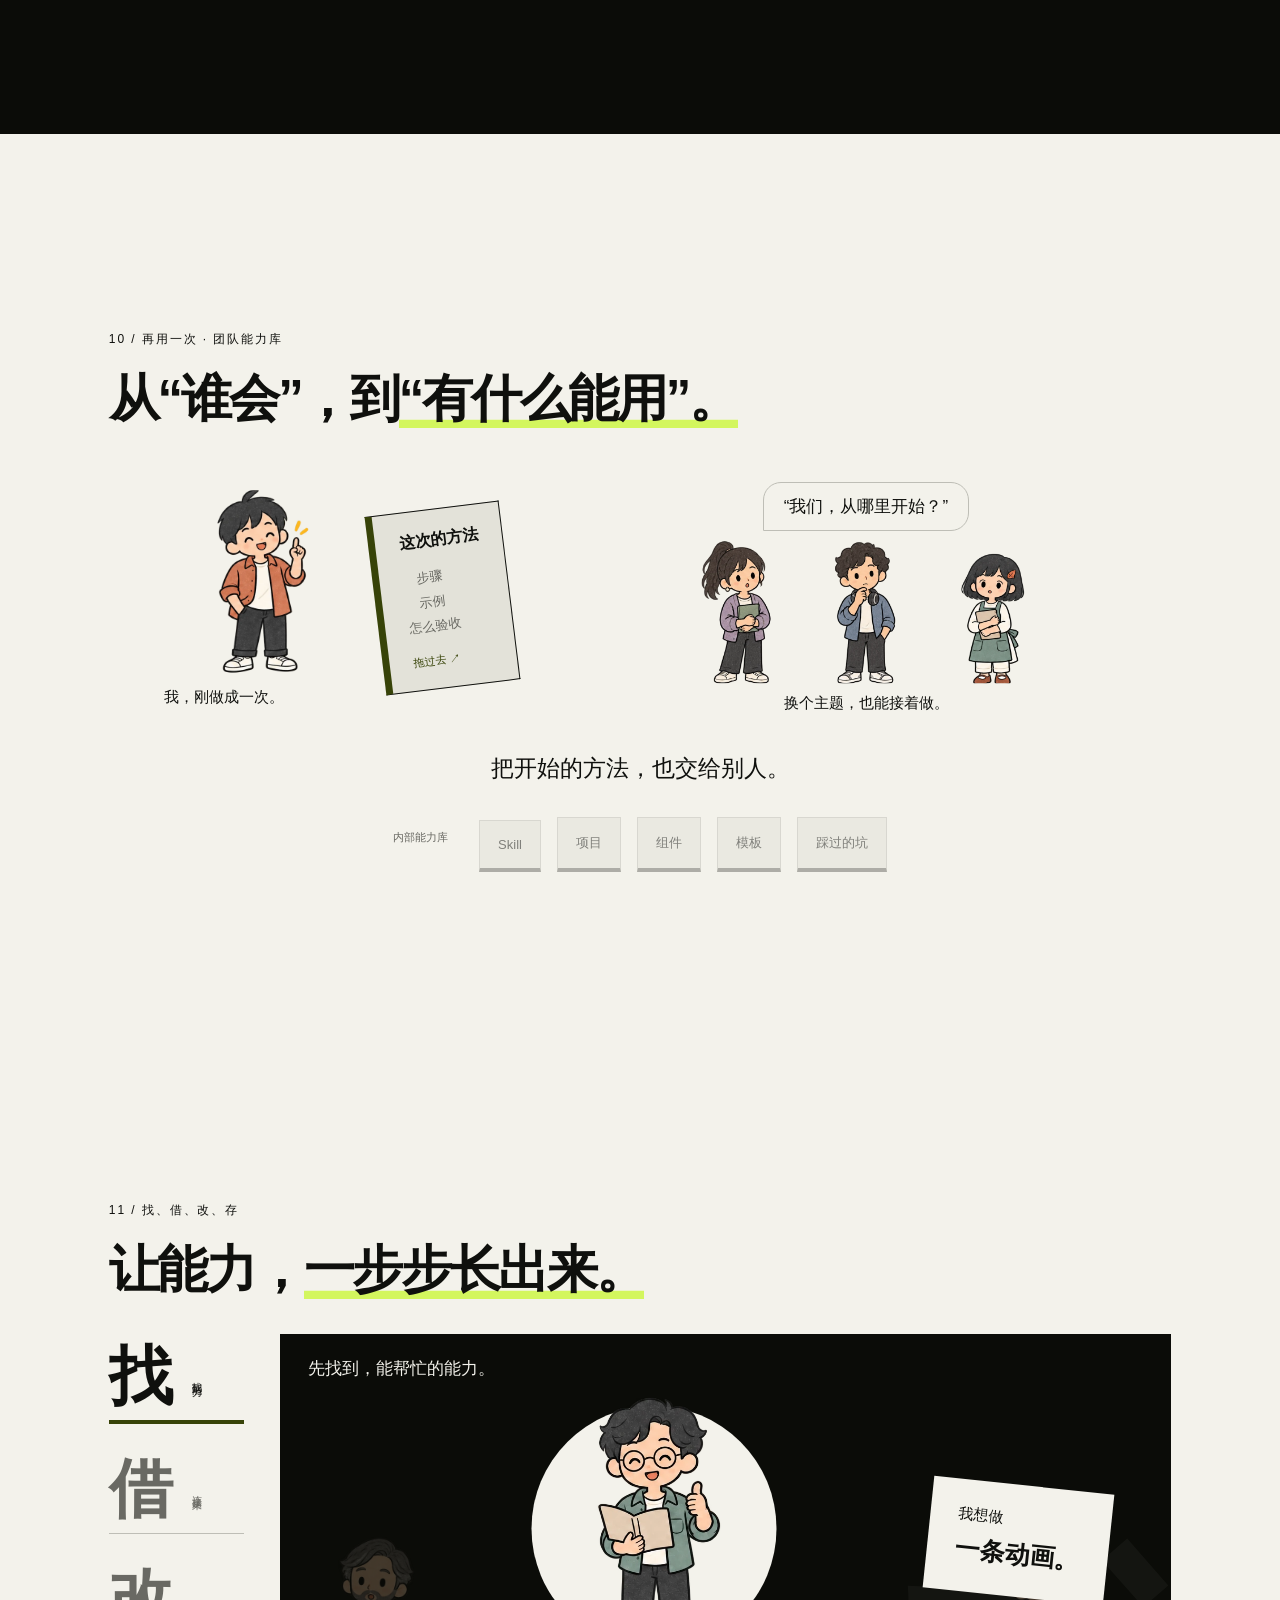
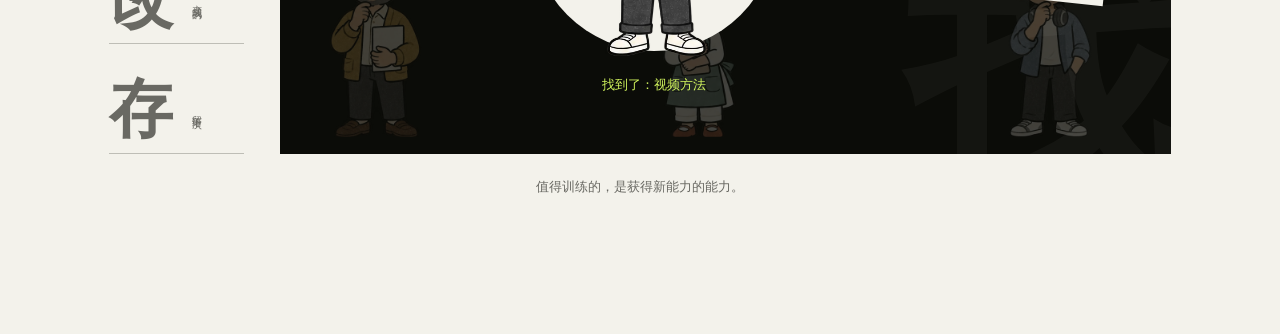
==== commit 563cffa7: "Simplify presentation navigation chrome" ====
--- a/index.html
+++ b/index.html
@@ -7,11 +7,11 @@
   <meta name="description" content="从 AIGC、Skill、Vibe Coding 到 GitHub，重新理解 AI 时代的能力边界。数阔夜校现场互动展示。">
   <link rel="preload" as="image" href="assets/night-school-classmates-clean.webp" fetchpriority="high">
   <link rel="preload" as="image" href="assets/night-school-new-classmates.webp" fetchpriority="high">
-  <link rel="icon" type="image/png" sizes="256x256" href="assets/favicon-octopus.png?v=18">
-  <link rel="shortcut icon" href="assets/favicon-octopus.ico?v=18">
-  <link rel="apple-touch-icon" href="assets/favicon-octopus.png?v=18">
-  <link rel="stylesheet" href="tokens.css?v=18"><link rel="stylesheet" href="style.css?v=18"><link rel="stylesheet" href="story.css?v=18"><link rel="stylesheet" href="focus.css?v=18"><link rel="stylesheet" href="speaker.css?v=18">
-  <script src="config.js?v=18" defer></script><script src="app.js?v=18" defer></script><script src="story.js?v=18" defer></script><script src="speaker.js?v=18" defer></script>
+  <link rel="icon" type="image/png" sizes="256x256" href="assets/favicon-octopus.png?v=19">
+  <link rel="shortcut icon" href="assets/favicon-octopus.ico?v=19">
+  <link rel="apple-touch-icon" href="assets/favicon-octopus.png?v=19">
+  <link rel="stylesheet" href="tokens.css?v=19"><link rel="stylesheet" href="style.css?v=19"><link rel="stylesheet" href="story.css?v=19"><link rel="stylesheet" href="focus.css?v=19"><link rel="stylesheet" href="speaker.css?v=19">
+  <script src="config.js?v=19" defer></script><script src="app.js?v=19" defer></script><script src="story.js?v=19" defer></script><script src="speaker.js?v=19" defer></script>
 </head>
 <body>
 <a class="skip" href="#story">进入正文</a>
--- a/style.css
+++ b/style.css
@@ -43,10 +43,11 @@
 
 @media(min-width:900px){.media-stage,.remotion-stage{height:clamp(280px,54vh,620px)}.media-heading h2{font-size:clamp(32px,3.7vw,56px)}#remotion .media-heading h2 br{display:none}}
 /* Quiet transport chrome: paper on light scenes, ink on dark scenes. */
-.masthead{height:68px;padding-inline:4.2vw;transition:background-color 260ms ease,color 260ms ease,border-color 260ms ease}
-.brand-logo{width:34px;height:34px;transition:filter 260ms ease}
-.transport{height:52px;padding-inline:4.2vw;transition:background-color 260ms ease,color 260ms ease,border-color 260ms ease}
+.masthead{height:68px;padding-inline:4.2vw;border-bottom-color:transparent;transition:background-color 260ms var(--ease-out),color 260ms var(--ease-out),border-color 260ms var(--ease-out)}
+.brand-logo{width:34px;height:34px;transition:filter 260ms var(--ease-out)}
+.transport{display:none}
 body[data-nav-tone="light"] .masthead,body[data-nav-tone="light"] .transport{background:var(--color-paper);color:var(--color-ink);border-color:var(--color-rule)}
+body[data-nav-tone="light"] .masthead{border-bottom-color:transparent}
 body[data-nav-tone="light"] .brand-logo{filter:brightness(0)}
 body[data-nav-tone="light"] .brand-en,body[data-nav-tone="light"] #current-title,body[data-nav-tone="light"] .transport-divider,body[data-nav-tone="light"] #total-number,body[data-nav-tone="light"] .keyboard-hint{color:var(--color-muted)}
 body[data-nav-tone="light"] .header-actions small,body[data-nav-tone="light"] .transport-buttons button{border-color:var(--color-rule)}
@@ -55,4 +56,12 @@
 body[data-nav-tone="light"] .progress{background:var(--color-rule)}
 body[data-nav-tone="light"] #progress-fill{background:var(--color-accent-ink)}
 body[data-nav-tone="light"] .masthead button:focus-visible,body[data-nav-tone="light"] .transport button:focus-visible{outline-color:var(--color-accent-ink)}
-@media(max-width:600px){.masthead{height:56px;padding-inline:20px}.brand-logo{width:25px;height:25px}.transport{height:50px;padding-inline:20px}}
+/* Presentation-only controls stay available by keyboard, without taking over the stage. */
+.header-actions #notes-open{display:none}
+.header-actions{gap:20px;font-size:12px;color:var(--color-muted-light)}
+.header-actions button{padding:8px 0;gap:8px}
+.chapter-rail{right:1.5vw;gap:0;opacity:.72}
+.chapter-rail button{width:20px;height:20px}
+.chapter-rail button:after{width:5px;height:5px;opacity:.22}
+.chapter-rail button.active:after{opacity:.76}
+@media(max-width:600px){.masthead{height:56px;padding-inline:20px}.brand-logo{width:25px;height:25px}.transport{display:none}.header-actions{gap:16px}}
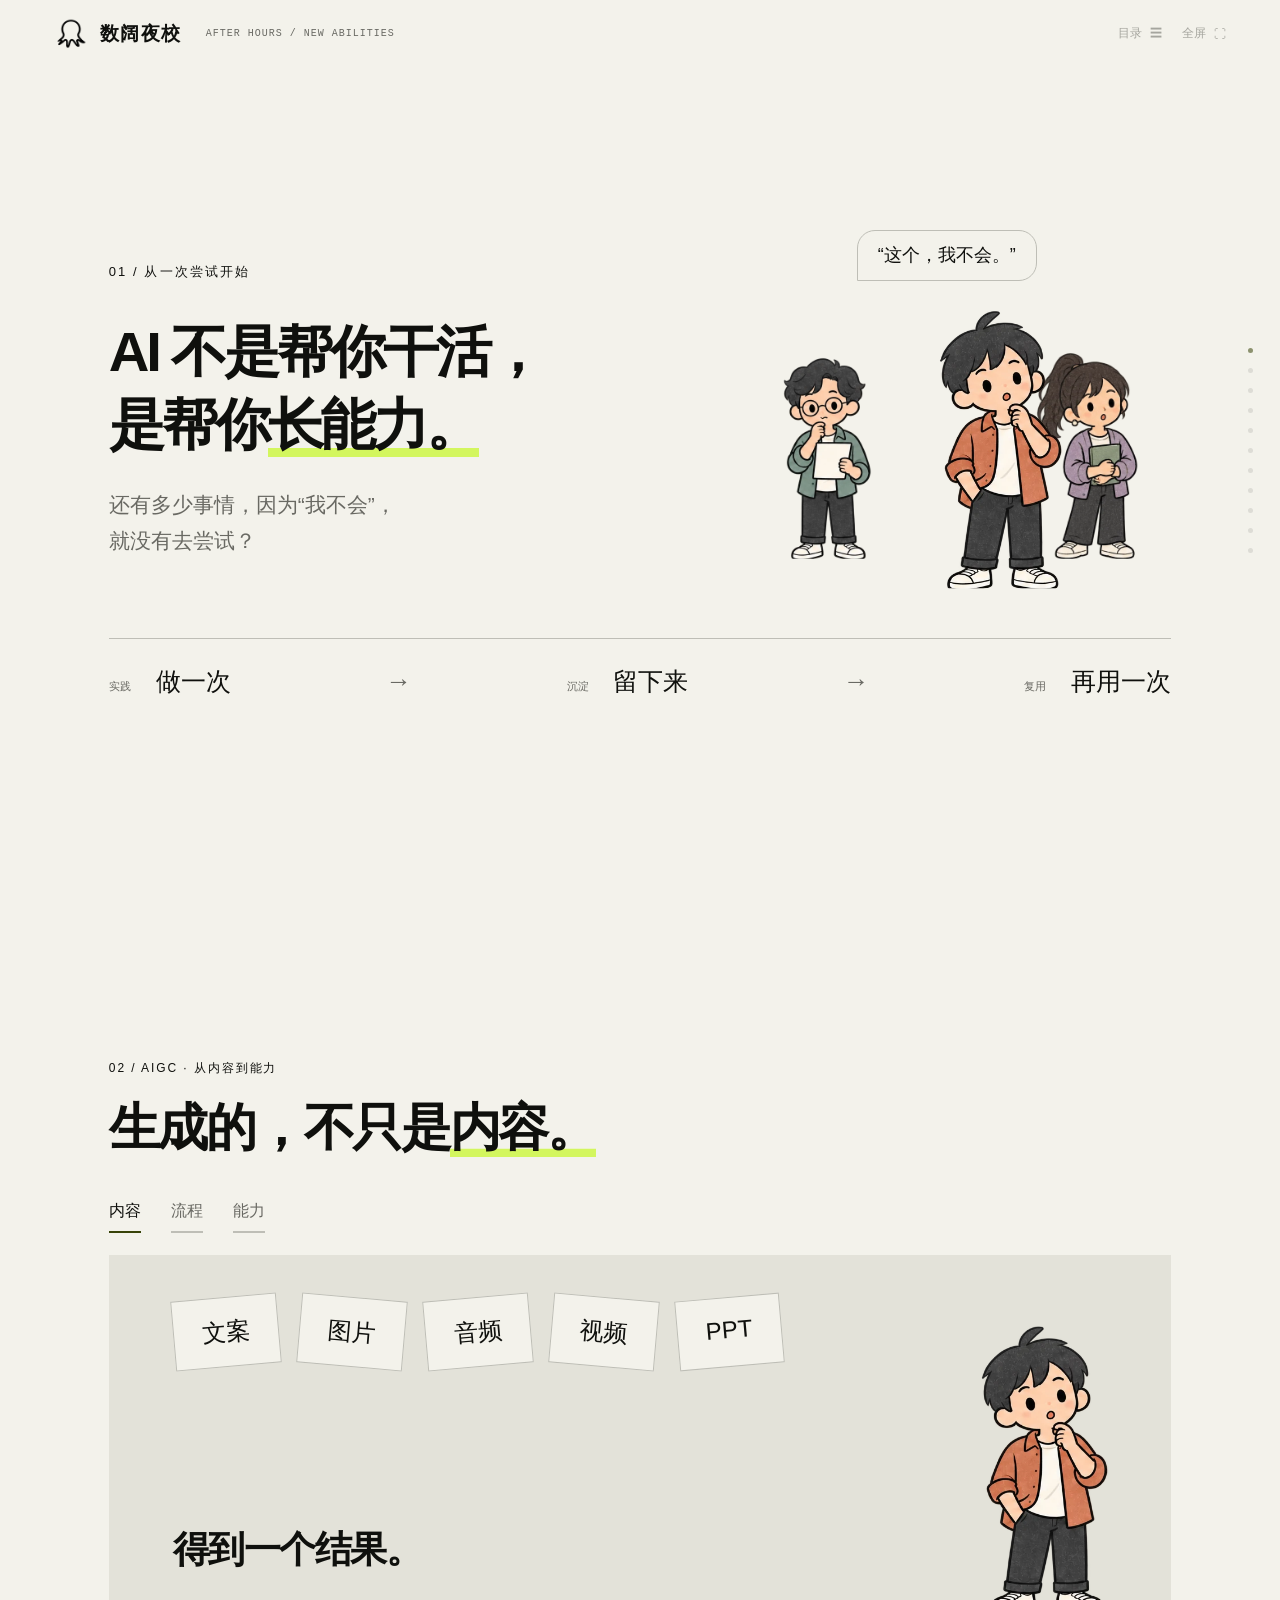
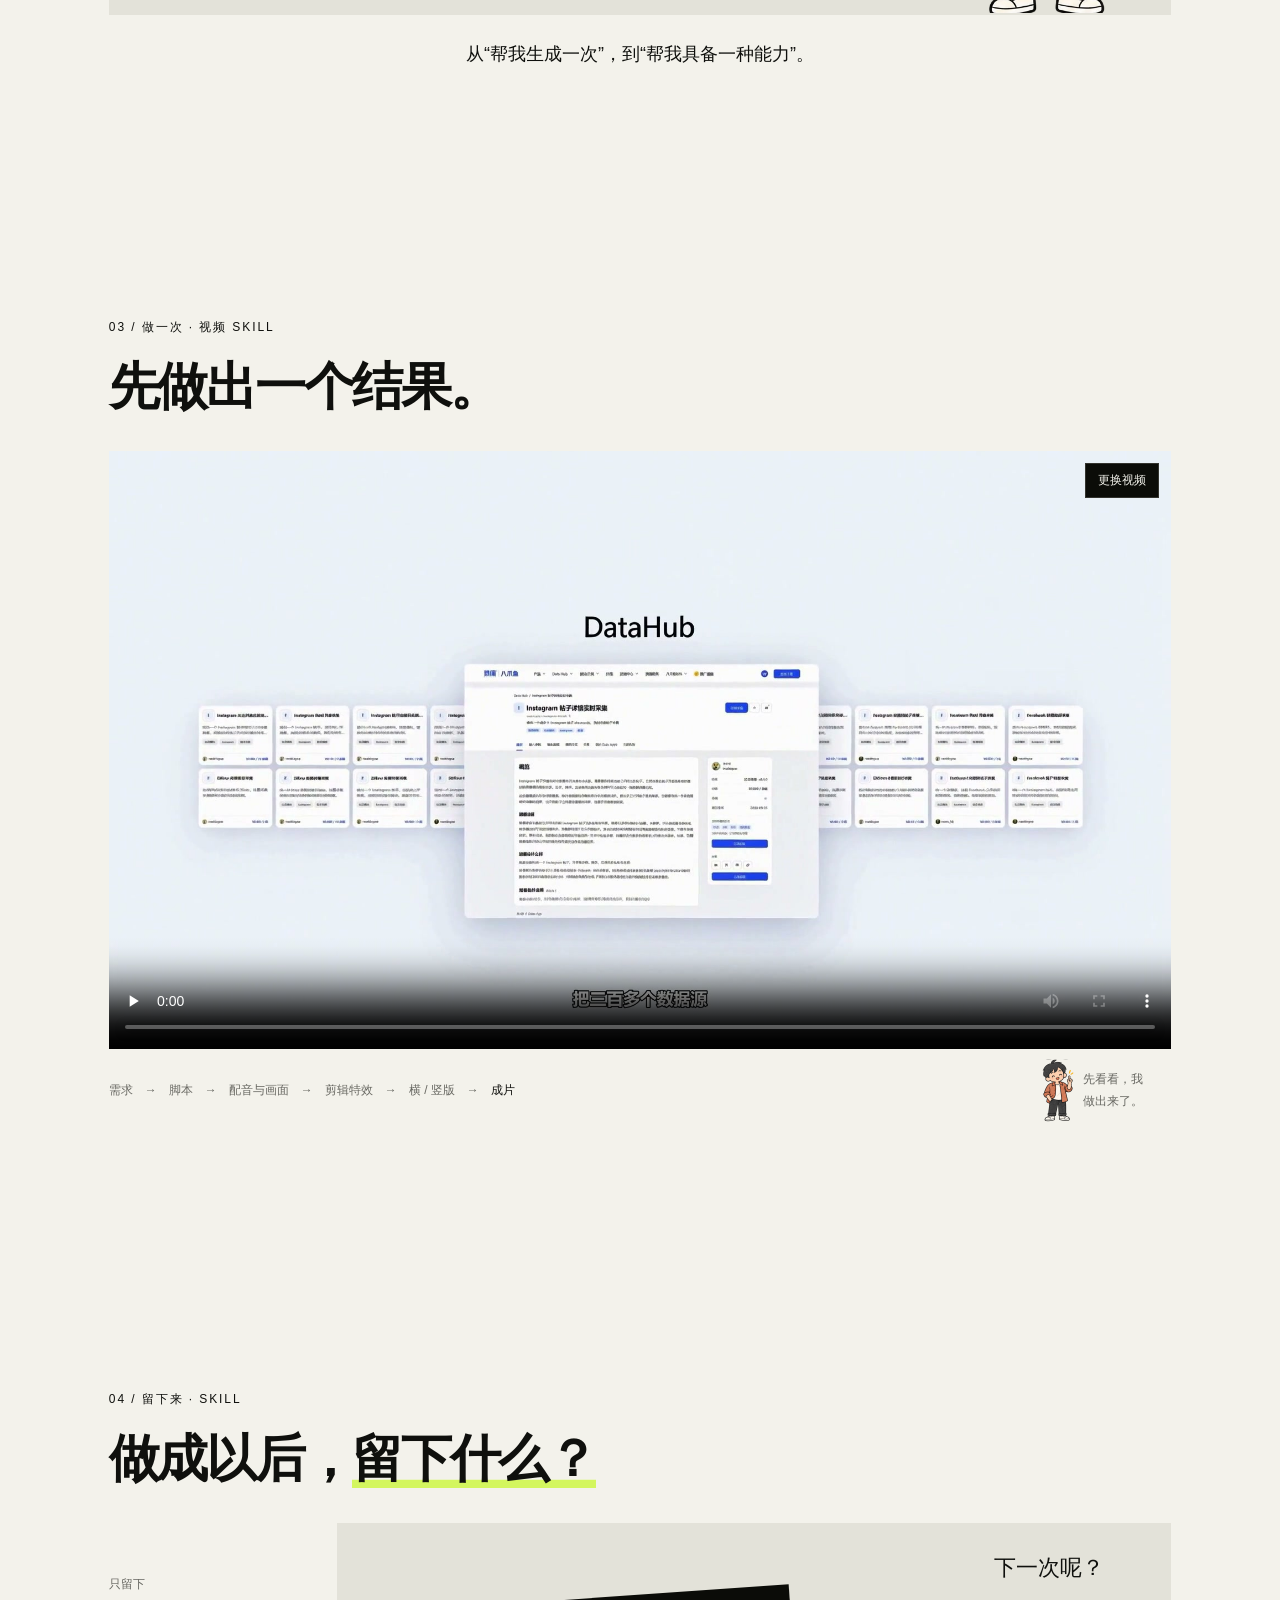
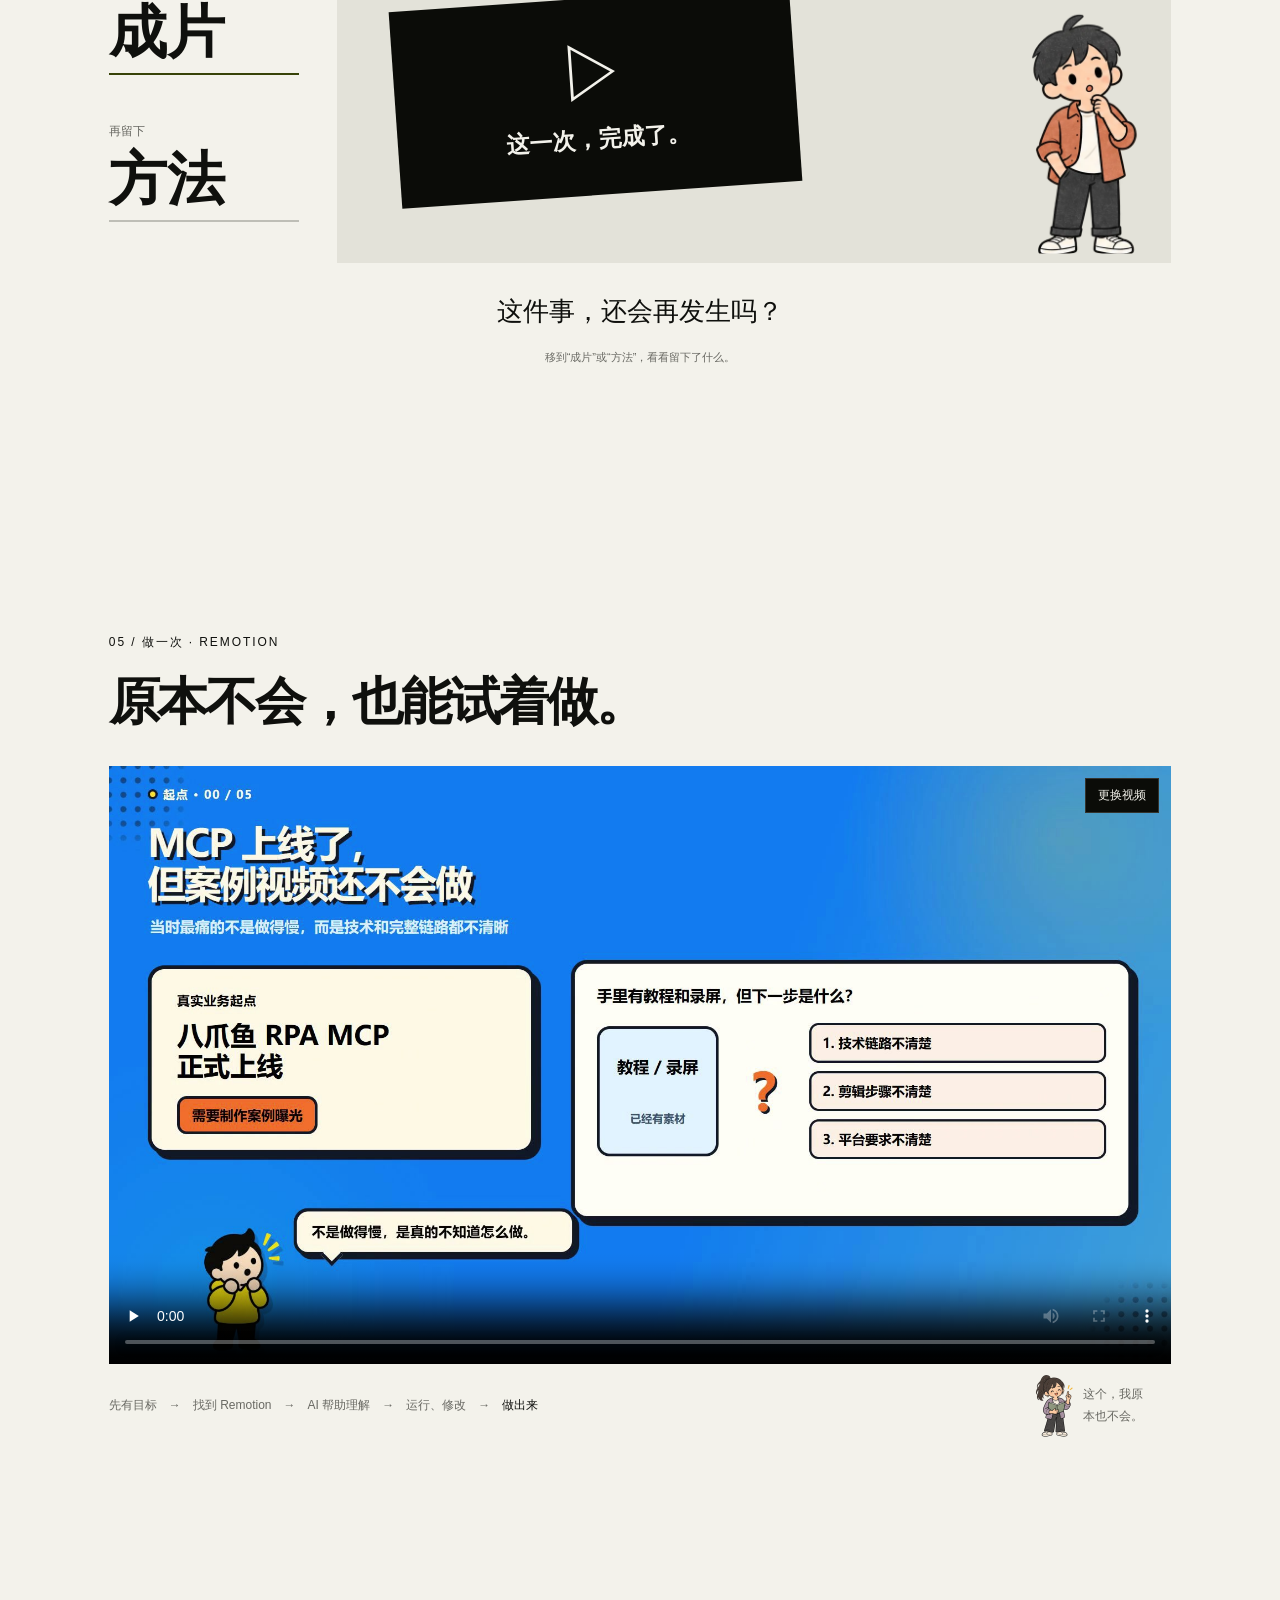
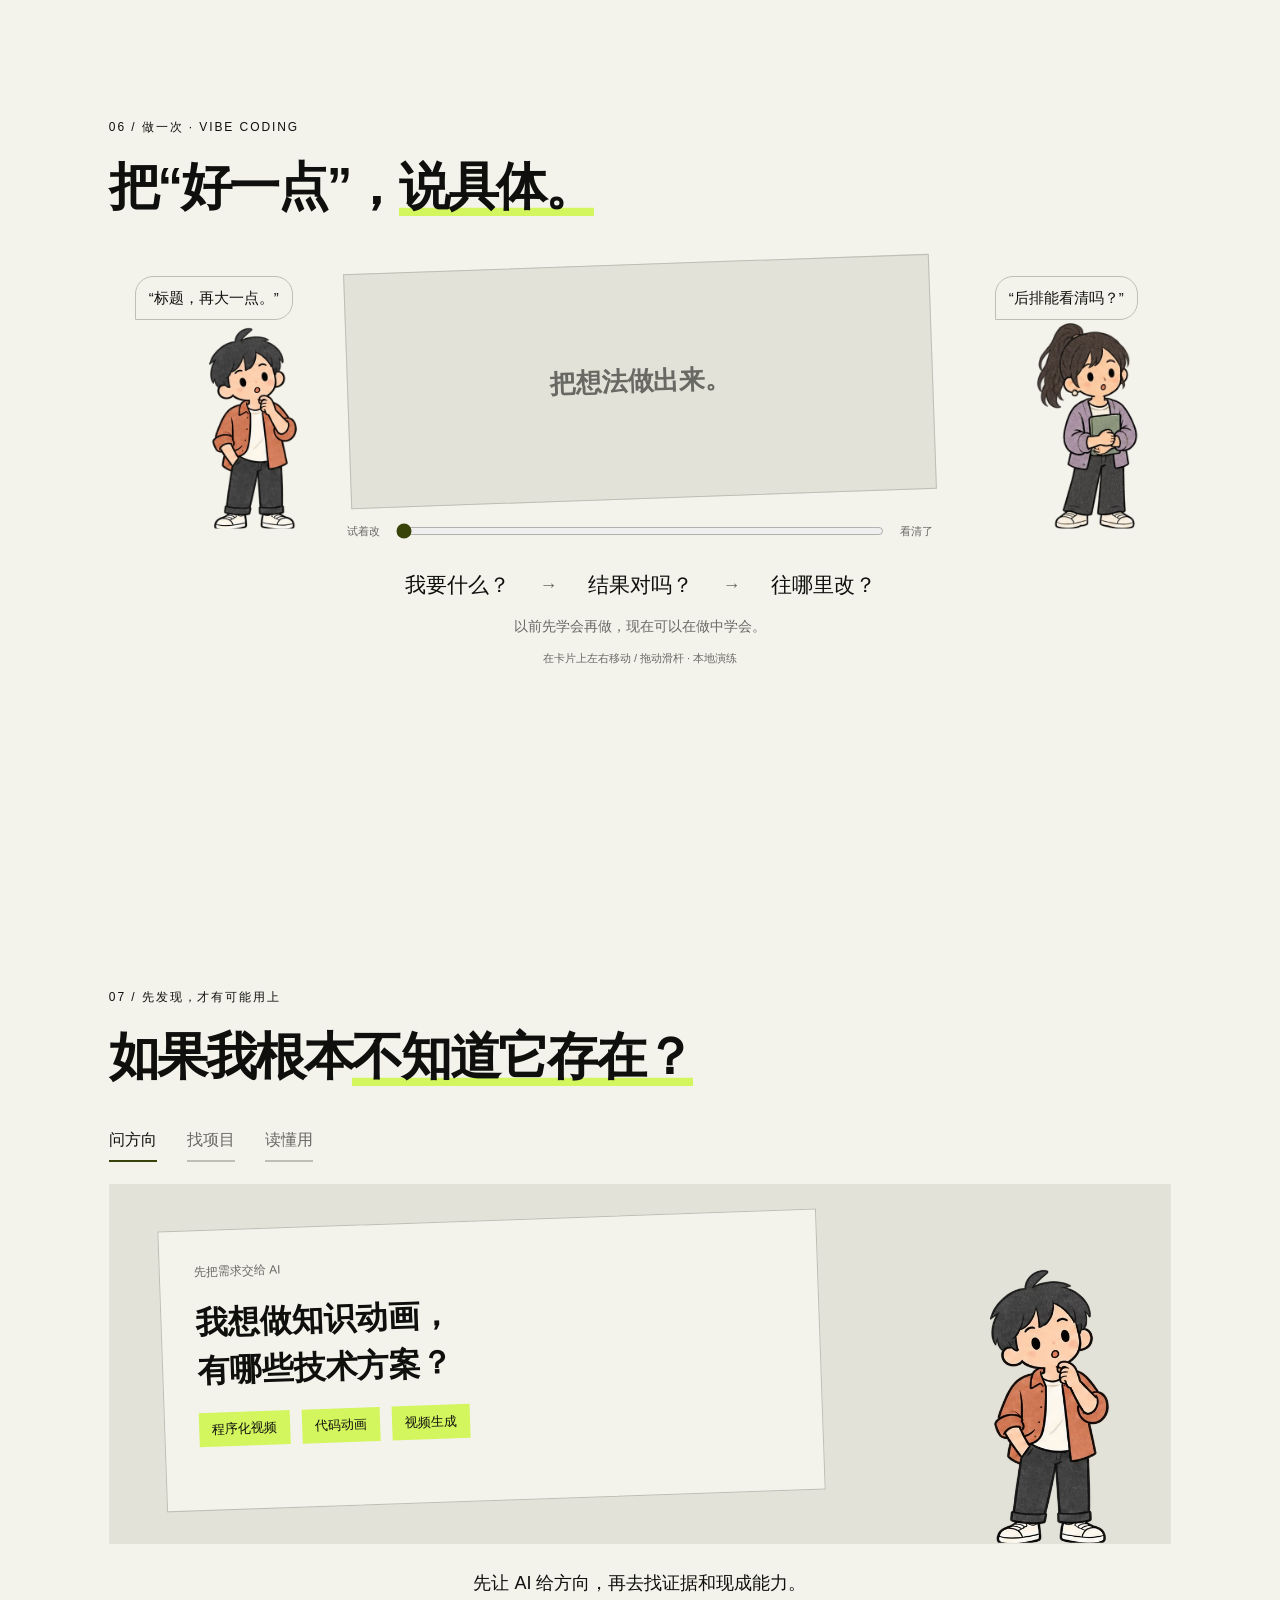
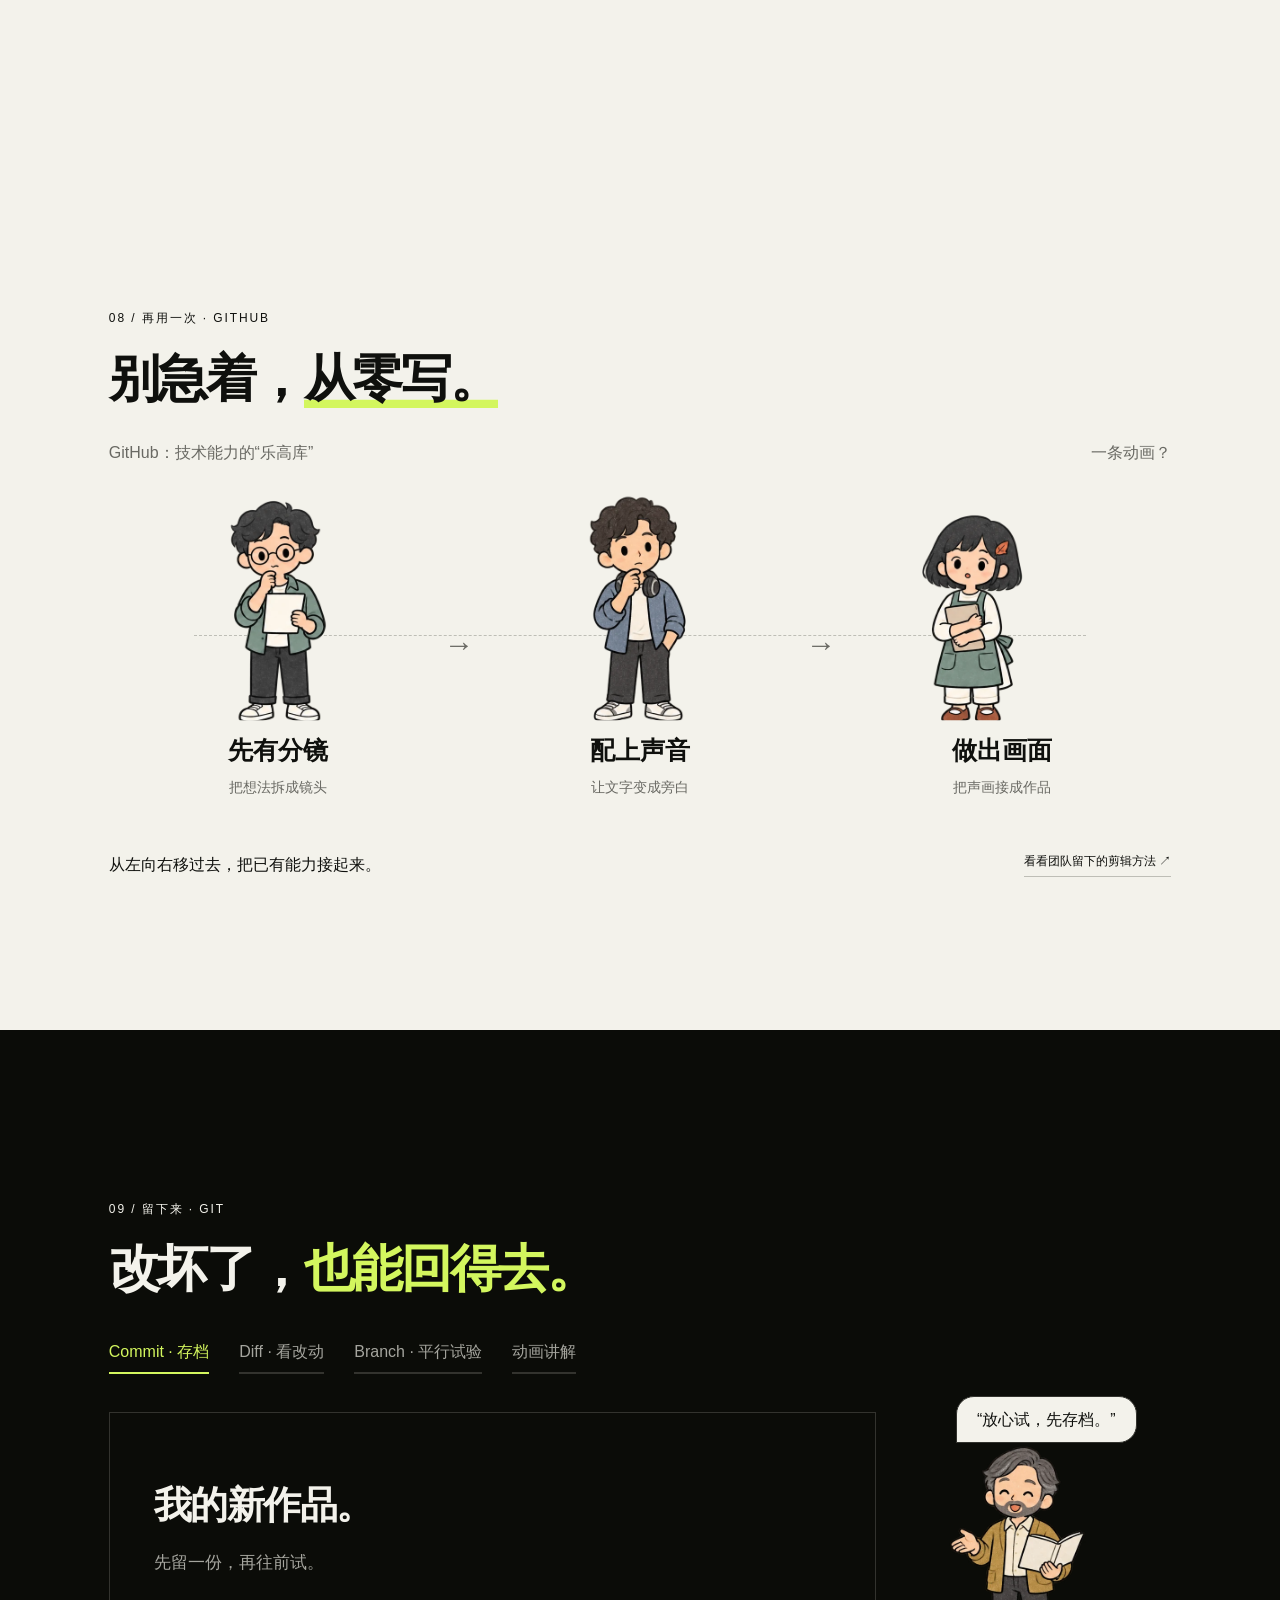
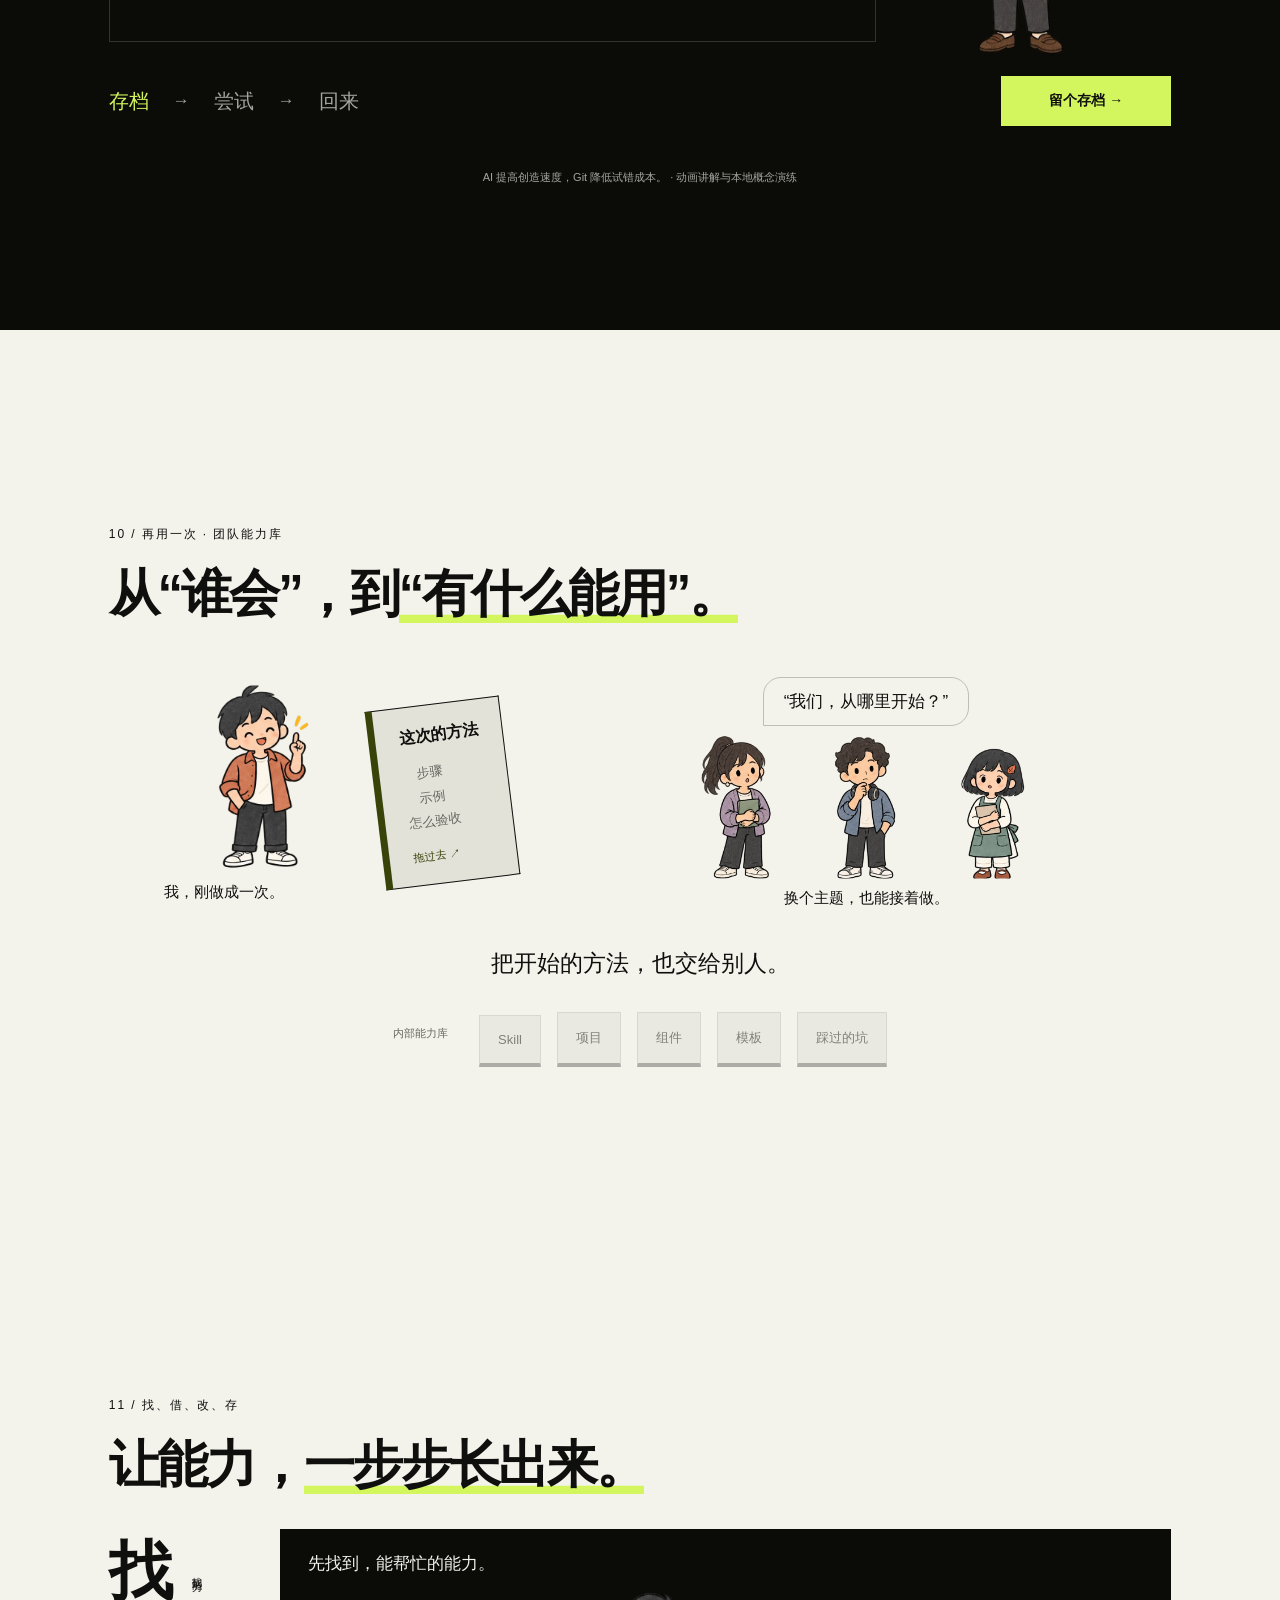
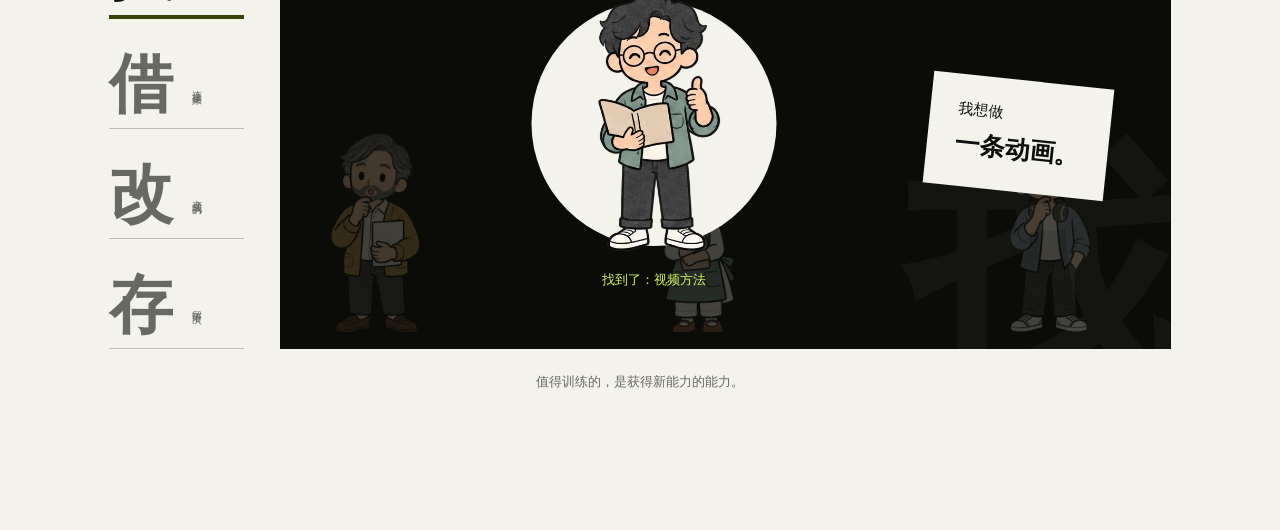
==== commit 1df08ff2: "Enlarge case study video stages" ====
--- a/index.html
+++ b/index.html
@@ -7,11 +7,11 @@
   <meta name="description" content="从 AIGC、Skill、Vibe Coding 到 GitHub，重新理解 AI 时代的能力边界。数阔夜校现场互动展示。">
   <link rel="preload" as="image" href="assets/night-school-classmates-clean.webp" fetchpriority="high">
   <link rel="preload" as="image" href="assets/night-school-new-classmates.webp" fetchpriority="high">
-  <link rel="icon" type="image/png" sizes="256x256" href="assets/favicon-octopus.png?v=19">
-  <link rel="shortcut icon" href="assets/favicon-octopus.ico?v=19">
-  <link rel="apple-touch-icon" href="assets/favicon-octopus.png?v=19">
-  <link rel="stylesheet" href="tokens.css?v=19"><link rel="stylesheet" href="style.css?v=19"><link rel="stylesheet" href="story.css?v=19"><link rel="stylesheet" href="focus.css?v=19"><link rel="stylesheet" href="speaker.css?v=19">
-  <script src="config.js?v=19" defer></script><script src="app.js?v=19" defer></script><script src="story.js?v=19" defer></script><script src="speaker.js?v=19" defer></script>
+  <link rel="icon" type="image/png" sizes="256x256" href="assets/favicon-octopus.png?v=22">
+  <link rel="shortcut icon" href="assets/favicon-octopus.ico?v=22">
+  <link rel="apple-touch-icon" href="assets/favicon-octopus.png?v=22">
+  <link rel="stylesheet" href="tokens.css?v=22"><link rel="stylesheet" href="style.css?v=22"><link rel="stylesheet" href="story.css?v=22"><link rel="stylesheet" href="focus.css?v=22"><link rel="stylesheet" href="speaker.css?v=22">
+  <script src="config.js?v=22" defer></script><script src="app.js?v=22" defer></script><script src="story.js?v=22" defer></script><script src="speaker.js?v=22" defer></script>
 </head>
 <body>
 <a class="skip" href="#story">进入正文</a>
--- a/speaker.css
+++ b/speaker.css
@@ -9,7 +9,7 @@
 @media(max-width:600px){.speaker-tabs{gap:22px;margin-bottom:22px;flex-wrap:wrap}.speaker-tabs button{font-size:14px;padding:8px 0}.growth-stage,.discover-stage{height:340px}.growth-person{right:-10px;bottom:2px}.growth-person .cast{width:165px}.growth-title{left:7%;bottom:39px;font-size:24px;max-width:52%;line-height:1.4}.content-cloud{left:6%;right:5%;top:32px;gap:12px}.content-cloud>span{font-size:18px;padding:12px 18px}.flow-ribbon{left:6%;right:6%;top:55px;gap:8px;flex-wrap:wrap;justify-content:flex-start}.flow-ribbon>span{font-size:18px;padding:17px 14px}.flow-ribbon>i{font-size:16px}.ability-volume{left:6%;top:12%;width:78%;height:68%;padding:23px 20px;gap:19px}.ability-volume strong{font-size:36px}.ability-volume small{font-size:10px}.ability-volume>span{font-size:12px}#growth-ability .growth-person .cast{width:145px}.speaker-conclusion{font-size:16px;line-height:1.8;margin-top:22px}.evidence-path{flex-wrap:wrap;gap:8px 12px;justify-content:flex-start;font-size:11px;line-height:1.9;margin-top:18px}.human-judgments{gap:9px;justify-content:space-between;margin-top:26px;font-size:14px}.human-judgments>i{font-size:12px}#human-ai .speaker-conclusion{font-size:12px}.discover-panel>.cast{width:145px;right:-6px;bottom:0}.question-note{left:6%;top:9%;width:87%;height:70%;padding:20px}.question-note>small{font-size:10px}.question-note>strong{font-size:22px;margin:18px 0;line-height:1.5}.keyword-trail{gap:8px}.keyword-trail>span{font-size:10px;padding:7px}.project-shelf{top:12%;left:7%;right:5%;gap:8px;height:125px}.project-shelf>span{width:42px;font-size:19px;height:105px;padding:20px 10px}.project-shelf>span:nth-child(2n){height:125px}.where-to-look{left:7%;bottom:55px;max-width:60%;gap:14px}.where-to-look strong{font-size:24px}.where-to-look>span{font-size:10px;line-height:1.8}.read-map{left:6%;top:10%;width:88%;gap:13px}.read-map>span{font-size:16px;padding:18px 13px}.read-claim{left:7%;top:auto;bottom:46px;font-size:23px}#discover-read>.cast{width:130px;right:-10px}.git-demonstrations{min-height:0}.git-demonstration .safety-story{grid-template-columns:minmax(0,1fr);gap:20px}.git-demonstration .saved-work{min-height:190px;padding:44px 24px 28px}.git-demonstration .saved-work>p{font-size:29px}.git-demonstration .safety-story .cast{width:105px}.git-demonstration .safety-story .speech{font-size:12px}.git-demonstration .safety-bottom{margin-top:20px}#git .speaker-tabs{gap:16px;justify-content:space-between}#git .speaker-tabs button{font-size:10px}.comparison-posters{grid-template-columns:minmax(0,1fr);gap:14px}.comparison-posters>i{font-size:20px;transform:rotate(90deg);height:22px}.demo-poster{min-height:158px;padding:18px 22px;gap:15px}.demo-poster>span{font-size:11px}.demo-poster>small{font-size:11px}.demo-poster.revised>strong,.demo-poster[data-variant="1"]>strong{font-size:40px}.demo-controls{flex-direction:column;align-items:flex-start;gap:18px;margin-top:24px}.demo-controls>p{font-size:14px}.demo-controls .solid-button{font-size:12px;padding:13px 18px}.git-demonstrations+.gesture-hint{margin-top:22px;font-size:9px}#team .relay-story{grid-template-columns:minmax(0,1fr) 120px;gap:20px 14px}#team .sender .cast{width:155px;max-width:100%}#team .method-book{width:120px;min-height:168px}#team .one-thought{font-size:19px;margin-top:15px}#team .receiver-cast .cast{max-width:130px}.library-shelf{height:auto;min-height:70px;flex-wrap:wrap;justify-content:flex-start;gap:12px 8px;margin-top:22px}.library-shelf>.library-label{width:100%;font-size:10px;margin:0}.library-shelf>span:not(.library-label){font-size:11px;padding:10px 11px}.opening-line{font-size:16px}.borrow-route{gap:18px;line-height:1.6}.borrow-route>span:first-child{max-width:68%}}
 .comparison-posters{padding:10px}
 /* Keep the player frame proportional to the footage, including wide screens. */
-:is(#video-skill,#remotion){--screen-width:min(960px,calc(max(220px,100svh - 400px) * 16 / 9))}
+:is(#video-skill,#remotion){--screen-width:min(1120px,calc(max(300px,100svh - 260px) * 16 / 9))}
 :is(#video-skill,#remotion) .scene-content{width:100%;max-width:var(--screen-width);margin-inline:auto}
 :is(#video-skill,#remotion) .screening{display:block}
 :is(#video-skill,#remotion) .media-stage{height:auto;min-height:0;aspect-ratio:16/9;border:0}
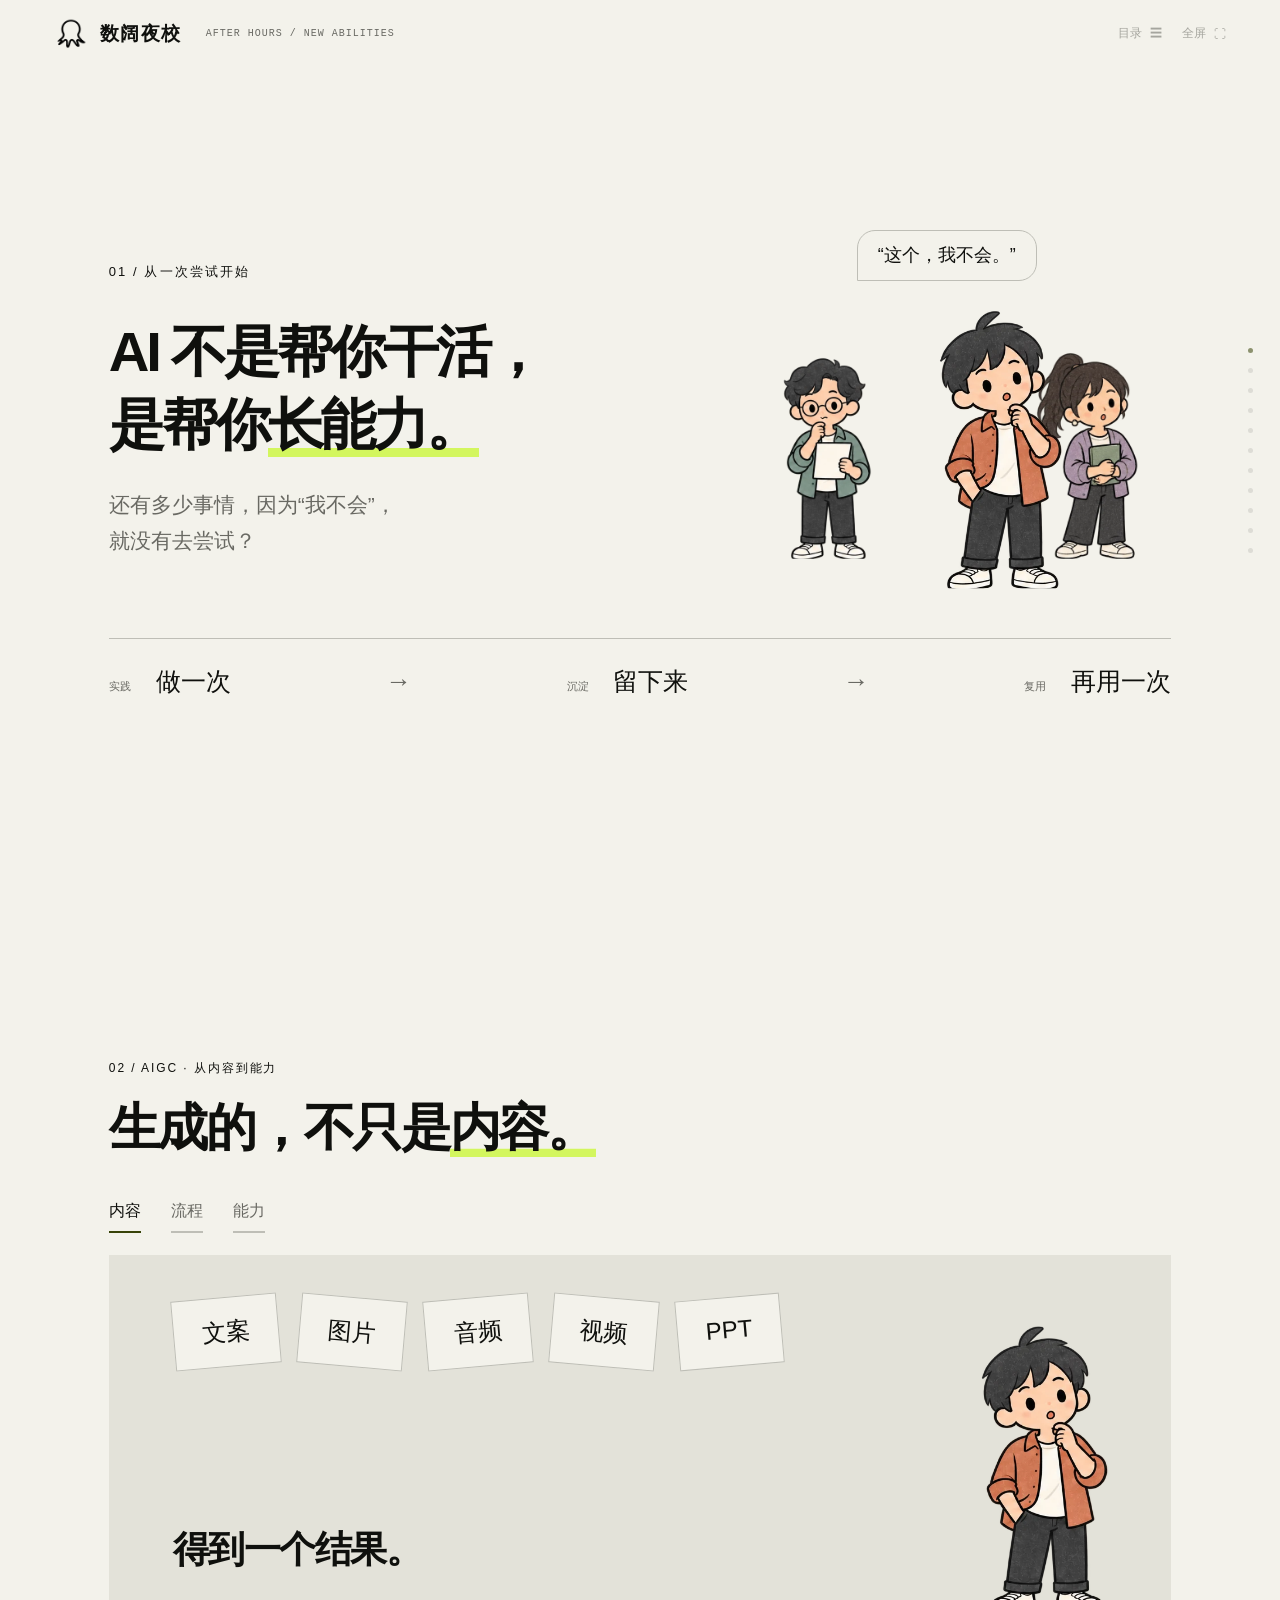
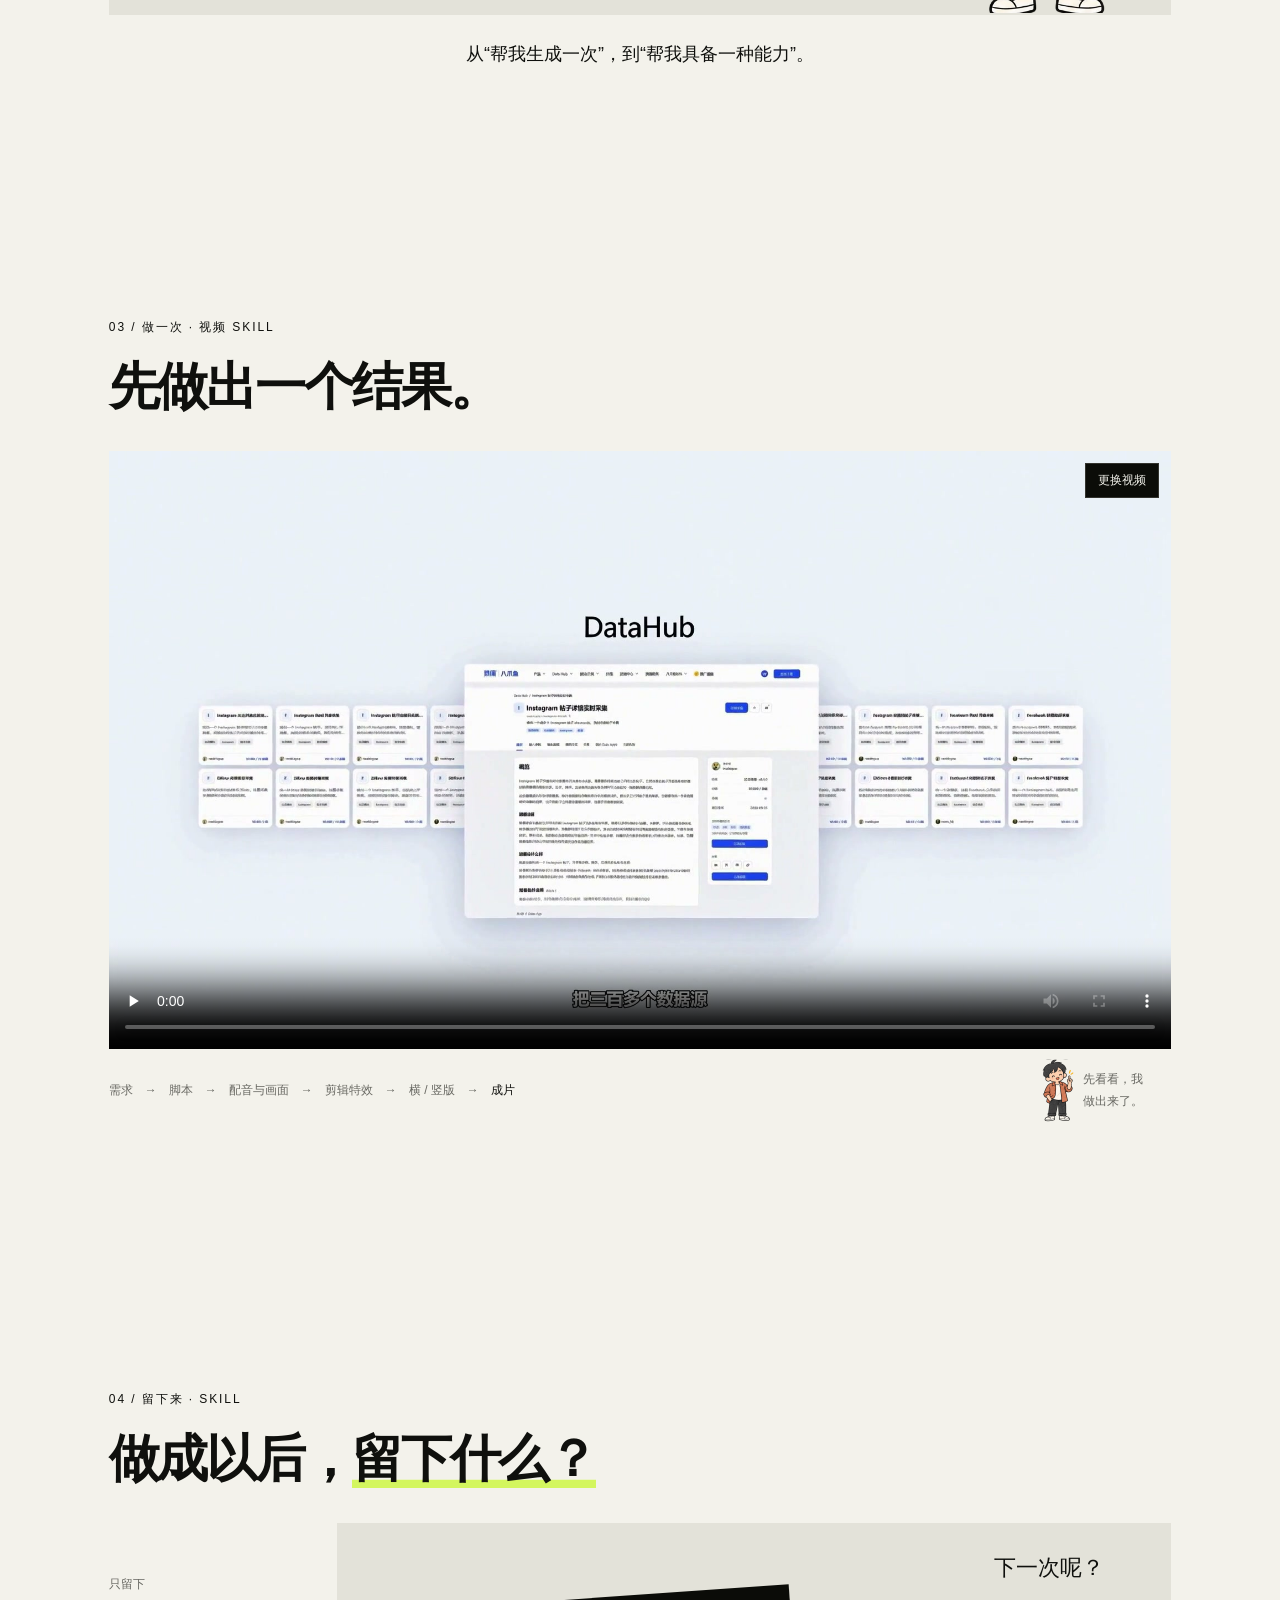
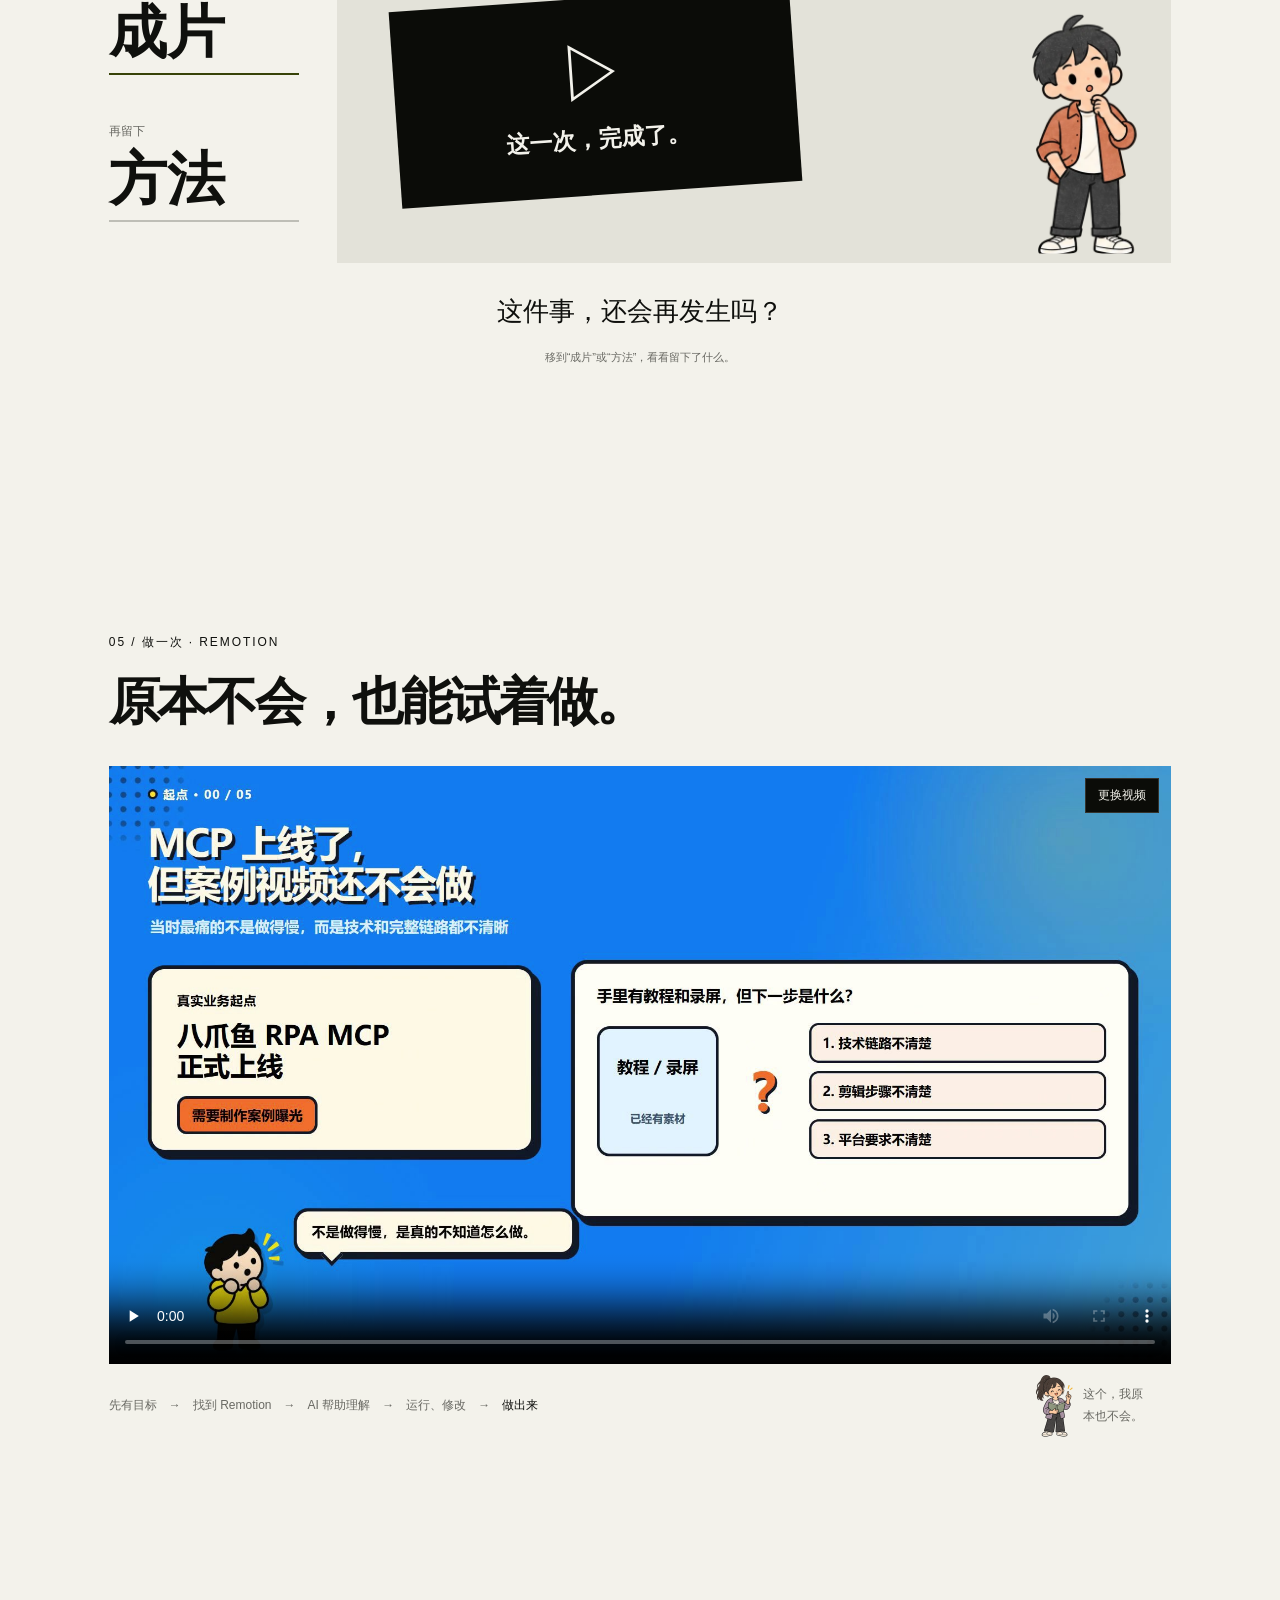
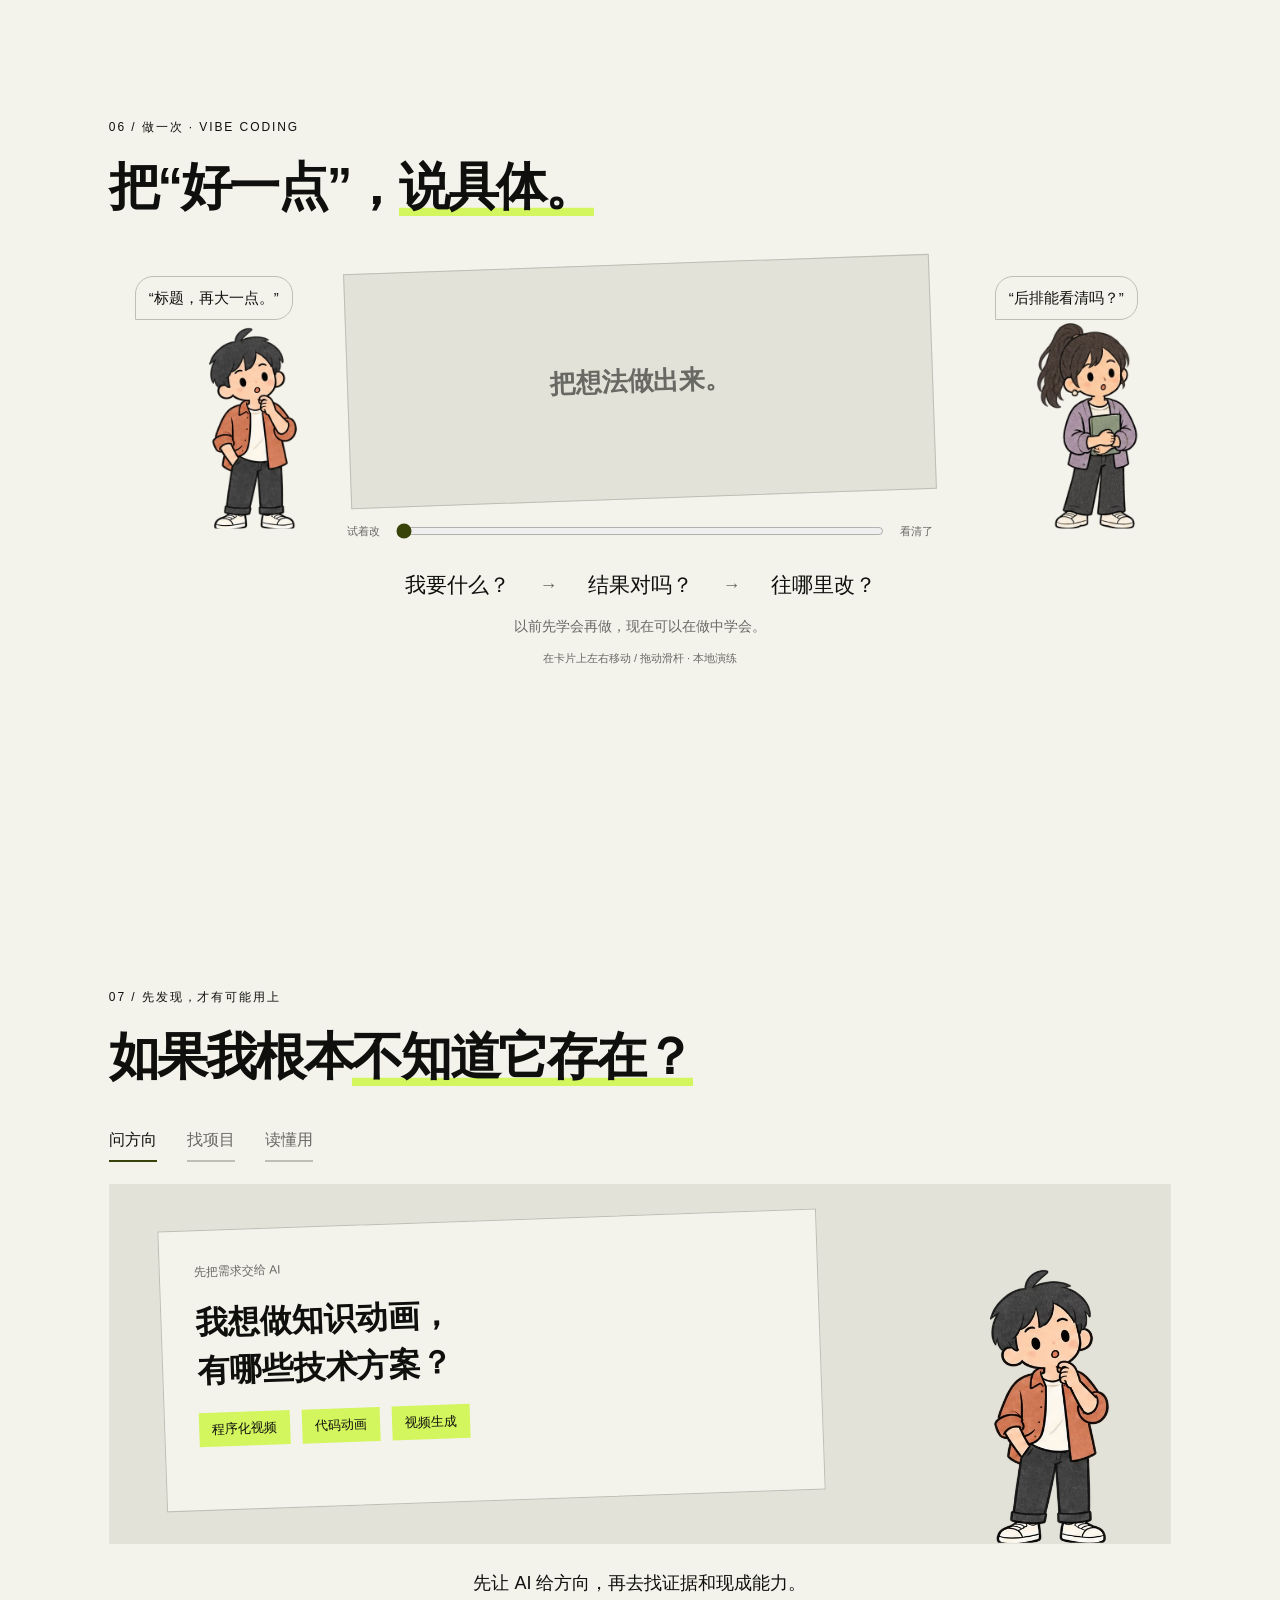
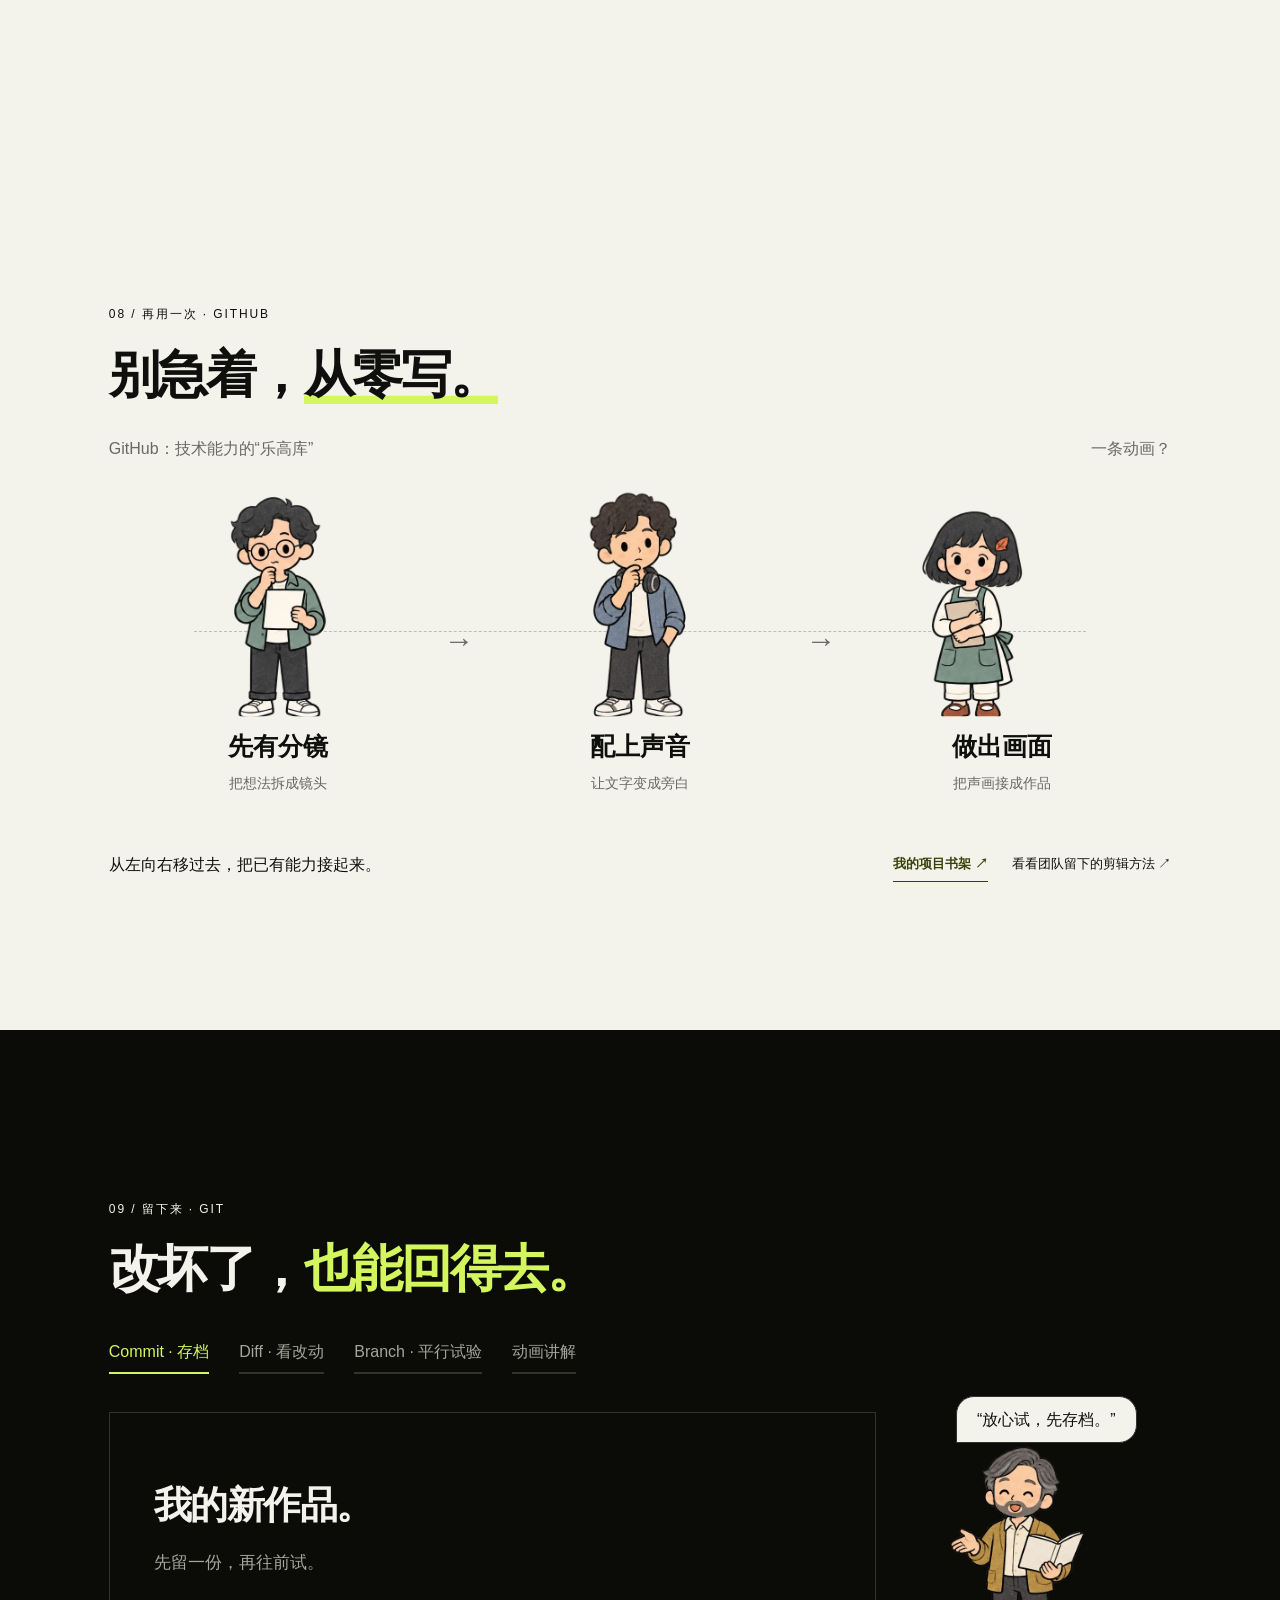
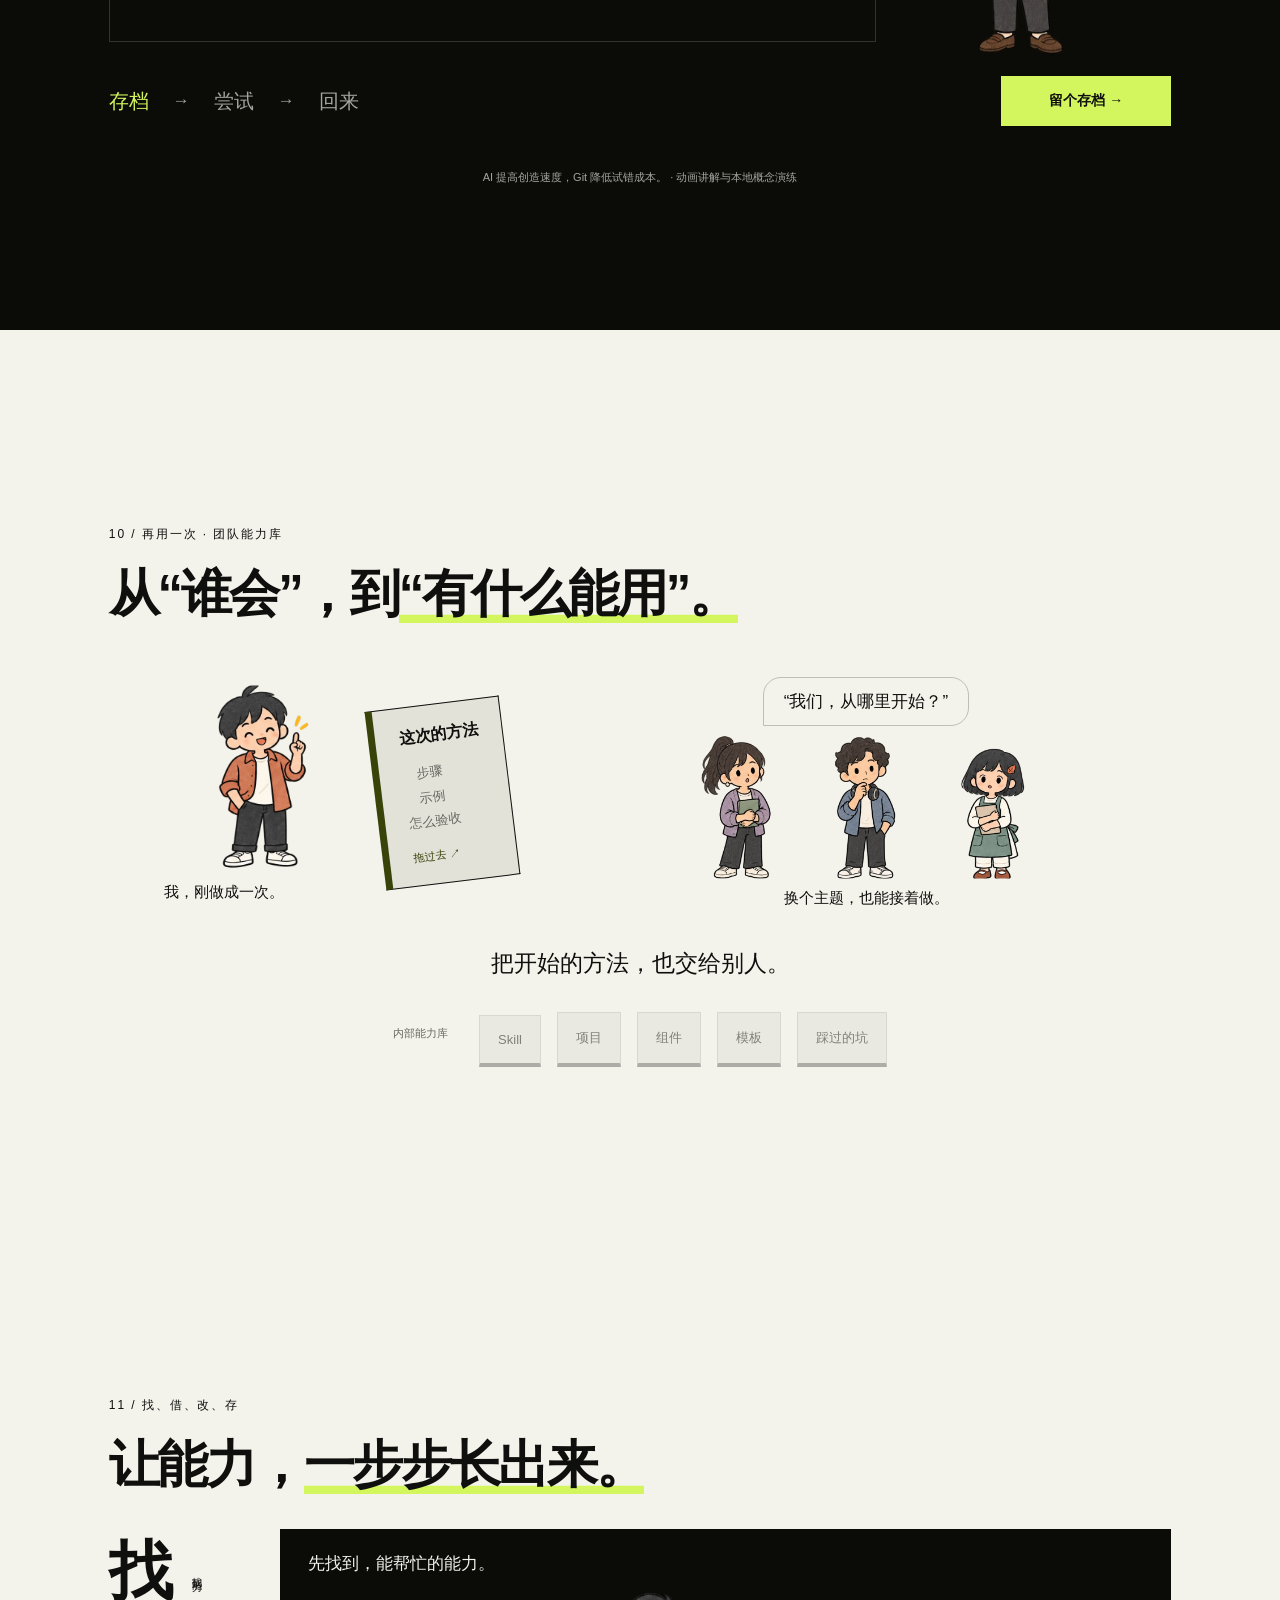
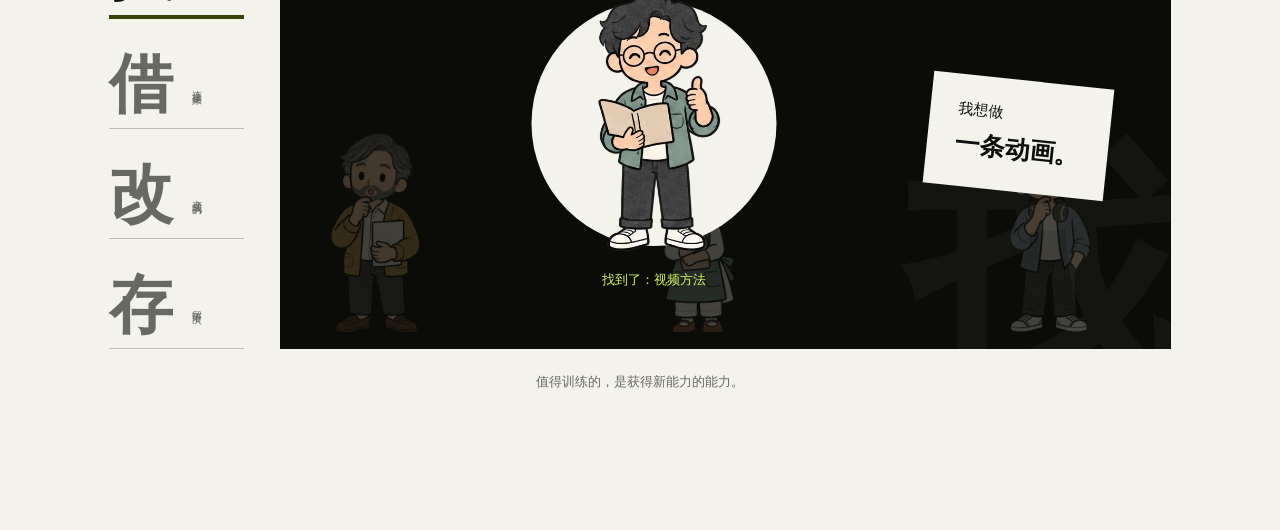
==== commit 4a88672b: "Add a compact open-source project shelf to the GitHub scene" ====
--- a/index.html
+++ b/index.html
@@ -7,11 +7,11 @@
   <meta name="description" content="从 AIGC、Skill、Vibe Coding 到 GitHub，重新理解 AI 时代的能力边界。数阔夜校现场互动展示。">
   <link rel="preload" as="image" href="assets/night-school-classmates-clean.webp" fetchpriority="high">
   <link rel="preload" as="image" href="assets/night-school-new-classmates.webp" fetchpriority="high">
-  <link rel="icon" type="image/png" sizes="256x256" href="assets/favicon-octopus.png?v=22">
-  <link rel="shortcut icon" href="assets/favicon-octopus.ico?v=22">
-  <link rel="apple-touch-icon" href="assets/favicon-octopus.png?v=22">
-  <link rel="stylesheet" href="tokens.css?v=22"><link rel="stylesheet" href="style.css?v=22"><link rel="stylesheet" href="story.css?v=22"><link rel="stylesheet" href="focus.css?v=22"><link rel="stylesheet" href="speaker.css?v=22">
-  <script src="config.js?v=22" defer></script><script src="app.js?v=22" defer></script><script src="story.js?v=22" defer></script><script src="speaker.js?v=22" defer></script>
+  <link rel="icon" type="image/png" sizes="256x256" href="assets/favicon-octopus.png?v=24">
+  <link rel="shortcut icon" href="assets/favicon-octopus.ico?v=24">
+  <link rel="apple-touch-icon" href="assets/favicon-octopus.png?v=24">
+  <link rel="stylesheet" href="tokens.css?v=24"><link rel="stylesheet" href="style.css?v=24"><link rel="stylesheet" href="story.css?v=24"><link rel="stylesheet" href="focus.css?v=24"><link rel="stylesheet" href="speaker.css?v=24">
+  <script src="config.js?v=24" defer></script><script src="app.js?v=24" defer></script><script src="story.js?v=24" defer></script><script src="speaker.js?v=24" defer></script>
 </head>
 <body>
 <a class="skip" href="#story">进入正文</a>
@@ -28,12 +28,13 @@
 <section class="scene story-scene light" id="remotion" data-title="原本不会，也能试着做。" data-chapter="做一次" data-note="播放真实知识动画。说明自己原本不是Remotion开发者。沿下面路径讲：先想做知识动画，再寻找程序化视频方案、发现Remotion，把文档交给AI，理解项目、搭环境、运行、看结果、继续改，再加配音调时间轴。完整经历由讲者口述；页面只留关键路径。"><div class="scene-content"><div class="story-heading"><p class="eyebrow">05 / 做一次 · REMOTION</p><h2>原本不会，也能试着做。</h2></div><div class="screening"><div class="media-stage remotion-stage" data-media="remotion"><div class="media-empty"><div class="knowledge-symbol" aria-hidden="true"><span>想法</span><i>↔</i><span>作品</span></div><p class="media-status">待接入你的真实 Remotion 知识动画</p><label class="solid-button file-label">接入本地视频 <span>↗</span><input type="file" accept="video/*" data-video-input="remotion"></label></div><video controls playsinline preload="none" poster="assets/remotion-poster.jpg" hidden aria-label="Remotion 知识动画"></video><button class="media-replace" data-replace="remotion" hidden>更换视频</button></div></div><div class="screening-meta"><div class="evidence-path"><span>先有目标</span><i>→</i><span>找到 Remotion</span><i>→</i><span>AI 帮助理解</span><i>→</i><span>运行、修改</span><i>→</i><strong>做出来</strong></div><div class="screening-friend"><span class="cast planner" data-happy="true" aria-hidden="true"></span><p>这个，我原本也不会。</p></div></div></div></section>
 <section class="scene story-scene light" id="human-ai" data-title="把要求说具体" data-chapter="做一次" data-note="在卡片上左右移动或拖滑杆，看具体要求怎样改变实际HTML。不是只让AI写代码，而是先开始做，在做的过程中学会；并不是知识不重要。人的三个判断：我要什么、结果是不是我要的、下一步往哪里改。补充学习和完成任务可以交替发生。此处是预设演练，不是在线AI。"><div class="scene-content"><div class="story-heading"><p class="eyebrow">06 / 做一次 · VIBE CODING</p><h2>把“好一点”，<span class="ink-underline">说具体。</span></h2></div><div class="clarity-story"><div class="story-person"><p class="speech">“标题，再大一点。”</p><span class="cast learner" data-happy="false" aria-hidden="true"></span></div><div class="clarity-work"><div id="clarity-card"><p id="clarity-title">把想法做出来。</p></div><label class="clarity-control"><span>试着改</span><input id="clarity-range" type="range" min="0" max="100" value="0" aria-label="主题清晰程度"><span>看清了</span></label></div><div class="story-person"><p class="speech" id="clarity-words">“后排能看清吗？”</p><span class="cast planner" id="clarity-person" data-happy="false" aria-hidden="true"></span></div></div><div class="human-judgments"><span>我要什么？</span><i>→</i><span>结果对吗？</span><i>→</i><span>往哪里改？</span></div><p class="speaker-conclusion">以前先学会再做，现在可以在做中学会。</p><p class="gesture-hint">在卡片上左右移动 / 拖动滑杆 · 本地演练</p></div></section>
 <section class="scene story-scene light" id="discover" data-title="不知道它存在，怎么办？" data-chapter="再用一次" data-note="讲稿第五到第七节的转折：发现Remotion之前，我怎么知道它存在？让观众先停在“我想做知识动画”的需求。移到问方向，把业务问题变成技术关键词；移到找项目，看到GitHub、官方文档、社区中可寻找的项目、库、API、Skill、模板；移到读懂用，用做什么、适不适合、怎么运行、从哪改四问让AI帮助理解。画面是提问方法示意，不是在线检索结果。"><div class="scene-content"><div class="story-heading"><p class="eyebrow">07 / 先发现，才有可能用上</p><h2>如果我根本<span class="ink-underline">不知道它存在？</span></h2></div><div class="speaker-tabs" role="group" aria-label="切换讲解画面"><button data-discover="ask" aria-pressed="true" aria-controls="discover-ask">问方向</button><button data-discover="find" aria-pressed="false" aria-controls="discover-find">找项目</button><button data-discover="read" aria-pressed="false" aria-controls="discover-read">读懂用</button></div><div class="discover-stage"><div class="discover-panel" id="discover-ask"><div class="question-note"><small>先把需求交给 AI</small><strong>我想做知识动画，<br>有哪些技术方案？</strong><div class="keyword-trail"><span>程序化视频</span><span>代码动画</span><span>视频生成</span></div></div><span class="cast learner" data-happy="false" aria-hidden="true"></span></div><div class="discover-panel" id="discover-find" hidden><div class="project-shelf"><span>项目</span><span>库</span><span>API</span><span>Skill</span><span>模板</span></div><div class="where-to-look"><strong>先找现成的。</strong><span>GitHub / 官方文档 / 社区</span></div><span class="cast planner" data-happy="true" aria-hidden="true"></span></div><div class="discover-panel" id="discover-read" hidden><div class="read-map"><span>做什么？</span><span>适合我吗？</span><span>怎么运行？</span><span>从哪里改？</span></div><span class="cast maker" data-happy="true" aria-hidden="true"></span><strong class="read-claim">技术资料，<br>也能读懂、用起来。</strong></div></div><p class="speaker-conclusion">先让 AI 给方向，再去找证据和现成能力。</p></div></section>
-<section class="scene story-scene light" id="github" data-title="借用已有能力" data-chapter="再用一次" data-note="承接前页的先找现成。把GitHub讲成技术能力仓库、技术乐高库：项目、库、API、Skill、模板都可能成为起点。可以口述PDF转图片、截图、识图、音频分析、网页监测等场景。用三位同学示意文字经分镜、配音、画面成为视频，鼠标从左向右接上能力。打开真实团队剪辑仓库，说明先跑最小案例，再让AI按需求改。无需保证所有现成方案都可靠，仍要读说明和验证。"><div class="scene-content"><div class="story-heading"><p class="eyebrow">08 / 再用一次 · GITHUB</p><h2>别急着，<span class="ink-underline">从零写。</span></h2></div><div class="borrow-route"><span>GitHub：技术能力的“乐高库”</span><span id="borrow-output" role="status">一条动画？</span></div><div class="borrow-cast" role="group" aria-label="依次借用已有能力"><button data-borrow="0" aria-pressed="false"><span class="cast maker" id="borrow-person-0" data-happy="false" aria-hidden="true"></span><strong>先有分镜</strong><span>把想法拆成镜头</span></button><i aria-hidden="true">→</i><button data-borrow="1" aria-pressed="false"><span class="cast sound" id="borrow-person-1" data-happy="false" aria-hidden="true"></span><strong>配上声音</strong><span>让文字变成旁白</span></button><i aria-hidden="true">→</i><button data-borrow="2" aria-pressed="false"><span class="cast colleague" id="borrow-person-2" data-happy="false" aria-hidden="true"></span><strong>做出画面</strong><span>把声画接成作品</span></button></div><div class="story-bottom"><p id="borrow-thought" role="status">从左向右移过去，把已有能力接起来。</p><a href="https://github.com/Bethxx-Skieer/bazhuayu-vedio-cut" target="_blank" rel="noopener noreferrer">看看团队留下的剪辑方法 ↗</a></div></div></section>
-<section class="scene story-scene dark" id="git" data-title="留一个能回来的地方" data-chapter="留下来" data-note="先讲AI改得快，也可能把已有功能改没。不要把“恢复刚才版本”完全寄托给AI记忆。先依次演练三个概念，最后播放由解释动画Skill制作的Git短片，帮观众串起方法：Commit用一个按钮存档→改坏→恢复；Diff真实改变右侧字号与底色，同时显示相对于原版的变化；Branch只改变试验线，左侧主线保持原样。这里是本地概念演练，不执行Git命令。收束：AI提高创造速度，Git降低试错成本。"><div class="scene-content"><div class="story-heading"><p class="eyebrow">09 / 留下来 · GIT</p><h2>改坏了，<span class="lime">也能回得去。</span></h2></div><div class="speaker-tabs" role="group" aria-label="切换讲解画面"><button data-gitmode="commit" aria-pressed="true" aria-controls="gitmode-commit">Commit · 存档</button><button data-gitmode="diff" aria-pressed="false" aria-controls="gitmode-diff">Diff · 看改动</button><button data-gitmode="branch" aria-pressed="false" aria-controls="gitmode-branch">Branch · 平行试验</button><button data-gitmode="video" aria-pressed="false" aria-controls="gitmode-video">动画讲解</button></div><div class="git-demonstrations"><div class="git-demonstration" id="gitmode-commit"><div class="safety-story"><div class="saved-work"><button id="peek-save" hidden>存档在这里 ↗</button><p id="safe-art">我的新作品。</p><span id="safe-label">先留一份，再往前试。</span></div><div class="story-person"><p class="speech" id="safe-words">“放心试，先存档。”</p><span class="cast mentor" id="safe-person" data-happy="true" aria-hidden="true"></span></div></div><div class="safety-bottom"><p class="safety-steps" id="safe-steps"><span class="active">存档</span><i>→</i><span>尝试</span><i>→</i><span>回来</span></p><button class="solid-button" id="safe-next">留个存档 →</button></div></div><div class="git-demonstration" id="gitmode-diff" hidden><div class="comparison-posters"><div class="demo-poster before"><span>上一个版本</span><strong>我的作品</strong><small>24px · 浅色底</small></div><i>→</i><div class="demo-poster" id="diff-after"><span>这一轮改动</span><strong>我的作品</strong><small id="diff-spec">24px · 浅色底</small></div></div><div class="demo-controls"><p id="diff-summary" role="status">两个版本，目前相同。</p><button class="solid-button" id="diff-change">让 AI 改一版 ↗</button></div></div><div class="git-demonstration" id="gitmode-branch" hidden><div class="comparison-posters"><div class="demo-poster"><span>主线 · 保留原样</span><strong>我的作品</strong><small>作为稳定起点</small></div><i>↗</i><div class="demo-poster" id="branch-experiment"><span>试验线 · 放心尝试</span><strong>我的作品</strong><small id="branch-spec">还没改动</small></div></div><div class="demo-controls"><p id="branch-summary" role="status">同一个起点，两条独立的路。</p><button class="solid-button" id="branch-change">只改试验线 ↗</button></div></div><div class="git-demonstration git-video" id="gitmode-video" hidden><div class="media-stage git-video-stage" data-media="git"><div class="media-empty"><p class="media-title">Git，让试错有退路。</p><p class="media-status">等待加载 Git 解释动画</p><label class="solid-button file-label">接入本地视频 <span>↗</span><input type="file" accept="video/*" data-video-input="git"></label></div><video controls playsinline preload="none" poster="assets/git-explainer-cover.webp" hidden aria-label="Git 解释动画"></video><button class="media-replace" data-replace="git" hidden>更换视频</button></div><p class="git-video-credit">解释动画 Skill 制作 · 约 3 分 15 秒<span>配乐：Limit 70 — Kevin MacLeod（CC BY 4.0）</span></p></div></div><p class="gesture-hint">AI 提高创造速度，Git 降低试错成本。 · 动画讲解与本地概念演练</p></div></section>
+<section class="scene story-scene light" id="github" data-title="借用已有能力" data-chapter="再用一次" data-note="承接前页的先找现成。把GitHub讲成技术能力仓库、技术乐高库：项目、库、API、Skill、模板都可能成为起点。可以口述PDF转图片、截图、识图、音频分析、网页监测等场景。用三位同学示意文字经分镜、配音、画面成为视频，鼠标从左向右接上能力。打开真实团队剪辑仓库，说明先跑最小案例，再让AI按需求改。无需保证所有现成方案都可靠，仍要读说明和验证。"><div class="scene-content"><div class="story-heading"><p class="eyebrow">08 / 再用一次 · GITHUB</p><h2>别急着，<span class="ink-underline">从零写。</span></h2></div><div class="borrow-route"><span>GitHub：技术能力的“乐高库”</span><span id="borrow-output" role="status">一条动画？</span></div><div class="borrow-cast" role="group" aria-label="依次借用已有能力"><button data-borrow="0" aria-pressed="false"><span class="cast maker" id="borrow-person-0" data-happy="false" aria-hidden="true"></span><strong>先有分镜</strong><span>把想法拆成镜头</span></button><i aria-hidden="true">→</i><button data-borrow="1" aria-pressed="false"><span class="cast sound" id="borrow-person-1" data-happy="false" aria-hidden="true"></span><strong>配上声音</strong><span>让文字变成旁白</span></button><i aria-hidden="true">→</i><button data-borrow="2" aria-pressed="false"><span class="cast colleague" id="borrow-person-2" data-happy="false" aria-hidden="true"></span><strong>做出画面</strong><span>把声画接成作品</span></button></div><div class="story-bottom"><p id="borrow-thought" role="status">从左向右移过去，把已有能力接起来。</p><div class="borrow-links"><button id="projects-open" aria-haspopup="dialog" aria-controls="projects-dialog">我的项目书架 <span aria-hidden="true">↗</span></button><a href="https://github.com/Bethxx-Skieer/bazhuayu-vedio-cut" target="_blank" rel="noopener noreferrer">看看团队留下的剪辑方法 ↗</a></div></div></div></section>
+<section class="scene story-scene dark" id="git" data-title="留一个能回来的地方" data-chapter="留下来" data-note="先讲AI改得快，也可能把已有功能改没。不要把“恢复刚才版本”完全寄托给AI记忆。先依次演练三个概念，最后播放由解释动画Skill制作的Git短片，帮观众串起方法：Commit用一个按钮存档→改坏→恢复；Diff真实改变右侧字号与底色，同时显示相对于原版的变化；Branch只改变试验线，左侧主线保持原样。这里是本地概念演练，不执行Git命令。收束：AI提高创造速度，Git降低试错成本。"><div class="scene-content"><div class="story-heading"><p class="eyebrow">09 / 留下来 · GIT</p><h2>改坏了，<span class="lime">也能回得去。</span></h2></div><div class="speaker-tabs" role="group" aria-label="切换讲解画面"><button data-gitmode="commit" aria-pressed="true" aria-controls="gitmode-commit">Commit · 存档</button><button data-gitmode="diff" aria-pressed="false" aria-controls="gitmode-diff">Diff · 看改动</button><button data-gitmode="branch" aria-pressed="false" aria-controls="gitmode-branch">Branch · 平行试验</button><button data-gitmode="video" aria-pressed="false" aria-controls="gitmode-video">动画讲解</button></div><div class="git-demonstrations"><div class="git-demonstration" id="gitmode-commit"><div class="safety-story"><div class="saved-work"><button id="peek-save" hidden>存档在这里 ↗</button><p id="safe-art">我的新作品。</p><span id="safe-label">先留一份，再往前试。</span></div><div class="story-person"><p class="speech" id="safe-words">“放心试，先存档。”</p><span class="cast mentor" id="safe-person" data-happy="true" aria-hidden="true"></span></div></div><div class="safety-bottom"><p class="safety-steps" id="safe-steps"><span class="active">存档</span><i>→</i><span>尝试</span><i>→</i><span>回来</span></p><button class="solid-button" id="safe-next">留个存档 →</button></div></div><div class="git-demonstration" id="gitmode-diff" hidden><div class="comparison-posters"><div class="demo-poster before"><span>上一个版本</span><strong>我的作品</strong><small>24px · 浅色底</small></div><i>→</i><div class="demo-poster" id="diff-after"><span>这一轮改动</span><strong>我的作品</strong><small id="diff-spec">24px · 浅色底</small></div></div><div class="demo-controls"><p id="diff-summary" role="status">两个版本，目前相同。</p><button class="solid-button" id="diff-change">让 AI 改一版 ↗</button></div></div><div class="git-demonstration" id="gitmode-branch" hidden><div class="comparison-posters"><div class="demo-poster"><span>主线 · 保留原样</span><strong>我的作品</strong><small>作为稳定起点</small></div><i>↗</i><div class="demo-poster" id="branch-experiment"><span>试验线 · 放心尝试</span><strong>我的作品</strong><small id="branch-spec">还没改动</small></div></div><div class="demo-controls"><p id="branch-summary" role="status">同一个起点，两条独立的路。</p><button class="solid-button" id="branch-change">只改试验线 ↗</button></div></div><div class="git-demonstration git-video" id="gitmode-video" hidden><div class="media-stage git-video-stage" data-media="git"><div class="media-empty"><p class="media-title">Git，让试错有退路。</p><p class="media-status">等待加载 Git 解释动画</p><label class="solid-button file-label">接入本地视频 <span>↗</span><input type="file" accept="video/*" data-video-input="git"></label></div><video controls playsinline preload="none" poster="assets/git-explainer-cover.webp?v=9" hidden aria-label="Git 解释动画"></video><button class="media-replace" data-replace="git" hidden>更换视频</button></div><p class="git-video-credit">解释动画 Skill 制作 · 约 3 分 15 秒<span>配乐：Limit 70 — Kevin MacLeod（CC BY 4.0）</span></p></div></div><p class="gesture-hint">AI 提高创造速度，Git 降低试错成本。 · 动画讲解与本地概念演练</p></div></section>
 <section class="scene story-scene light" id="team" data-title="把方法交给下一位" data-chapter="再用一次" data-note="拖动或点选方法本，把成果背后的做法交给同事，整块接手区域被点亮，内部能力库也亮起来。口述公司可留下好的Skill、Vibe Coding项目、组件、GitHub项目、模板和踩坑经验。有需求先看内部，没有再到外面找，让AI改好后沉淀回来。关键问法从“谁会”变成“我们有没有现成能力能用”。"><div class="scene-content"><div class="story-heading"><p class="eyebrow">10 / 再用一次 · 团队能力库</p><h2>从“谁会”，到<span class="ink-underline">“有什么能用”。</span></h2></div><div class="relay-story"><div class="story-person sender"><span class="cast learner" data-happy="true" aria-hidden="true"></span><p>我，刚做成一次。</p></div><button class="method-book" id="method-book" aria-label="把方法交给同事，可拖动或点选"><span class="book-title">这次的方法</span><span class="book-lines">步骤<br>示例<br>怎么验收</span><span class="book-hint" id="book-hint">拖过去 ↗</span></button><div class="receivers" id="receivers"><p class="speech" id="relay-words" role="status">“我们，从哪里开始？”</p><div class="receiver-cast"><span class="cast planner" id="receive-0" data-happy="false" aria-hidden="true"></span><span class="cast sound" id="receive-1" data-happy="false" aria-hidden="true"></span><span class="cast colleague" id="receive-2" data-happy="false" aria-hidden="true"></span></div><p>换个主题，也能接着做。</p></div></div><p class="one-thought" id="relay-thought">把开始的方法，也交给别人。</p><div class="library-shelf" aria-label="内部能力库"><span class="library-label">内部能力库</span><span>Skill</span><span>项目</span><span>组件</span><span>模板</span><span>踩过的坑</span></div></div></section>
 <section class="scene story-scene light" id="ending" data-title="找、借、改、存" data-chapter="再用一次" data-note="移到找、借、改、存切换整幅场景，每个字只讲一句：找已有能力；借来先运行；改成适合自己的；存成Skill、模板、项目和版本，再放回内部能力库。停在存，回到“获得新能力的能力”。最后邀请观众给“这个我不会”加一句：“但我能不能先和AI一起把它试出来？”"><div class="scene-content"><div class="story-heading"><p class="eyebrow">11 / 找、借、改、存</p><h2>让能力，<span class="ink-underline">一步步长出来。</span></h2></div><div class="focus-theatre"><div class="focus-words" role="group" aria-label="找借改存，切换整个场景"><button data-focus="find" aria-pressed="true" aria-controls="focus-find"><span>找</span><small>找到能力</small></button><button data-focus="borrow" aria-pressed="false" aria-controls="focus-borrow"><span>借</span><small>连接起来</small></button><button data-focus="adapt" aria-pressed="false" aria-controls="focus-adapt"><span>改</span><small>变成我的</small></button><button data-focus="keep" aria-pressed="false" aria-controls="focus-keep"><span>存</span><small>留给下次</small></button></div><div class="focus-stage" id="focus-stage" data-focus="find"><div class="focus-panel focus-find" id="focus-find"><span class="focus-caption">先找到，能帮忙的能力。</span><div class="search-people"><span class="cast mentor" data-happy="false" aria-hidden="true"></span><span class="cast colleague" data-happy="false" aria-hidden="true"></span><span class="cast sound" data-happy="false" aria-hidden="true"></span></div><div class="search-spot"><span class="cast maker" data-happy="true" aria-hidden="true"></span><span>找到了：视频方法</span></div><div class="search-request">我想做<br><strong>一条动画。</strong></div><span class="focus-watermark" aria-hidden="true">找</span></div><div class="focus-panel focus-borrow" id="focus-borrow" hidden><span class="focus-caption">让已有能力，来到我手里。</span><div class="borrow-person-left"><span class="cast learner" data-happy="true" aria-hidden="true"></span><span>我的想法</span></div><div class="borrow-bridge"><span class="flying-note">分镜</span><span class="flying-note">配音</span><span class="flying-note">画面</span><i>←</i></div><div class="borrow-person-right"><span class="cast sound" data-happy="true" aria-hidden="true"></span><span class="cast colleague" data-happy="true" aria-hidden="true"></span><span>现成的方法</span></div><span class="focus-watermark" aria-hidden="true">借</span></div><div class="focus-panel focus-adapt" id="focus-adapt" hidden><span class="focus-caption">改到，真正适合我的需求。</span><div class="before-poster"><small>原来的版本</small><span>一个想法</span></div><div class="after-poster"><small>改成我需要的样子</small><strong>我的<br>新作品。</strong><span>更清楚 · 更具体</span></div><div class="adapt-friend"><span class="cast planner" data-happy="true" aria-hidden="true"></span></div><span class="focus-watermark" aria-hidden="true">改</span></div><div class="focus-panel focus-keep" id="focus-keep" hidden><span class="focus-caption">把成功的方法，留给下一次。</span><div class="archive-friend"><span class="cast mentor" data-happy="true" aria-hidden="true"></span></div><div class="archive-sheet">一次成功的经验</div><div class="archive-book"><small>我的能力手册</small><strong>下次，<br>从这里开始。</strong><span>步骤 / 示例 / 验收</span></div><span class="focus-watermark" aria-hidden="true">存</span></div></div></div><p class="final-note">值得训练的，是获得新能力的能力。<span class="focus-status" id="focus-status" role="status">找：从已有方法开始。</span></p></div></section>
 </main>
 <footer class="transport"><div><span id="current-number">01</span><span class="transport-divider">/</span><span id="total-number">11</span><span id="current-title">不会，又怎样？</span></div><span class="keyboard-hint">↑ ↓ 翻页 <span>·</span> F 全屏</span><div class="transport-buttons"><button id="prev" aria-label="上一页">↑</button><button id="next" aria-label="下一页">↓</button></div><div class="progress"><span id="progress-fill"></span></div></footer>
+<dialog id="projects-dialog" aria-labelledby="projects-title"><div class="dialog-head"><div><p class="eyebrow">MY OPEN-SOURCE FINDS</p><h2 id="projects-title">我的项目书架</h2></div><button data-close aria-label="关闭项目书架">×</button></div><div class="speaker-tabs project-tabs" role="group" aria-label="按用途浏览项目"><button id="projects-tab-video" data-projects="video" aria-pressed="true" aria-controls="projects-video">做视频<small>3</small></button><button id="projects-tab-explain" data-projects="explain" aria-pressed="false" aria-controls="projects-explain">讲清楚<small>3</small></button><button id="projects-tab-learn" data-projects="learn" aria-pressed="false" aria-controls="projects-learn">拓能力<small>4</small></button></div><div class="project-stage"><div class="project-panel" id="projects-video" role="region" aria-labelledby="projects-tab-video"><div class="project-mood"><p>把声音、画面，<br>接成一个作品。</p><span class="cast sound" data-happy="true" aria-hidden="true"></span><small>我找到的一些好项目</small></div><div class="project-list"><div class="project-row"><div class="project-row-head"><a href="https://github.com/juanjuanjie/indexTTS-bili-cloner" target="_blank" rel="noopener noreferrer" title="juanjuanjie/indexTTS-bili-cloner">IndexTTS <span aria-hidden="true">↗</span></a><small>配音</small></div><p>参考音频生成相似音色，带 WebUI 和 B 站音频入口。</p></div><div class="project-row"><div class="project-row-head"><a href="https://github.com/remotion-dev/remotion" target="_blank" rel="noopener noreferrer" title="remotion-dev/remotion">Remotion <span aria-hidden="true">↗</span></a><small>知识动画</small></div><p>用 React 和代码组织画面、时间轴，生成可修改的动画。</p></div><div class="project-row"><div class="project-row-head"><a href="https://github.com/FFmpeg/FFmpeg" target="_blank" rel="noopener noreferrer" title="FFmpeg/FFmpeg">FFmpeg <span aria-hidden="true">↗</span></a><small>声画处理</small></div><p>转码、裁切、合成音视频与字幕，把素材接成成片。</p></div></div></div><div class="project-panel" id="projects-explain" role="region" aria-labelledby="projects-tab-explain" hidden><div class="project-mood"><p>把复杂的东西，<br>变得容易理解。</p><span class="cast maker" data-happy="true" aria-hidden="true"></span><small>我找到的一些好项目</small></div><div class="project-list"><div class="project-row"><div class="project-row-head"><a href="https://github.com/tt-a1i/archify" target="_blank" rel="noopener noreferrer" title="tt-a1i/archify">Archify <span aria-hidden="true">↗</span></a><small>交互图解</small></div><p>把想法、流程和代码库变成可探索的交互图。</p></div><div class="project-row"><div class="project-row-head"><a href="https://github.com/hugohe3/ppt-master" target="_blank" rel="noopener noreferrer" title="hugohe3/ppt-master">PPT Master <span aria-hidden="true">↗</span></a><small>演示文稿</small></div><p>把文档或主题变成可编辑 PPT，复用内容梳理与版式方法。</p></div><div class="project-row"><div class="project-row-head"><a href="https://github.com/yyfyydshh/mintlify-docs-site-sop" target="_blank" rel="noopener noreferrer" title="yyfyydshh/mintlify-docs-site-sop">Mintlify 文档 SOP <span aria-hidden="true">↗</span></a><small>文档沉淀</small></div><p>复用文档站搭建、迁移、验证、发布和维护的完整流程。</p></div></div></div><div class="project-panel" id="projects-learn" role="region" aria-labelledby="projects-tab-learn" hidden><div class="project-mood"><p>借一个起点，<br>试一件新的事。</p><span class="cast mentor" data-happy="true" aria-hidden="true"></span><small>我找到的一些好项目</small></div><div class="project-list"><div class="project-row"><div class="project-row-head"><a href="https://github.com/godotengine/godot" target="_blank" rel="noopener noreferrer" title="godotengine/godot">Godot <span aria-hidden="true">↗</span></a><small>互动作品</small></div><p>开源 2D / 3D 游戏引擎，从编辑器和示例开始做互动作品。</p></div><div class="project-row"><div class="project-row-head"><a href="https://github.com/deepseek-ai/deepseek-harness" target="_blank" rel="noopener noreferrer" title="deepseek-ai/deepseek-harness">DeepSeek Harness <span aria-hidden="true">↗</span></a><small>Agent 框架 · 开发者预览</small></div><p>插件化的 Agent 框架，参考 AI 怎样接工具、执行任务。</p></div><div class="project-row"><div class="project-row-head"><a href="https://github.com/VoltAgent/awesome-design-md" target="_blank" rel="noopener noreferrer" title="VoltAgent/awesome-design-md">Awesome DESIGN.md <span aria-hidden="true">↗</span></a><small>设计参照</small></div><p>收集可给 AI 阅读的设计规范，让颜色、字体和布局有依据。</p></div><div class="project-row"><div class="project-row-head"><a href="https://github.com/Nutlope/hallmark" target="_blank" rel="noopener noreferrer" title="Nutlope/hallmark">Hallmark <span aria-hidden="true">↗</span></a><small>设计 Skill</small></div><p>给 AI 设计约束与检查方法，让界面更有辨识度。</p></div></div></div></div><p class="project-footer">先找到，再借来；让 AI 帮我理解、适配和验证。</p></dialog>
 <dialog id="chapter-dialog" aria-labelledby="chapter-title"><div class="dialog-head"><div><p class="eyebrow">THE CAPABILITY JOURNEY</p><h2 id="chapter-title">今晚的能力路径</h2></div><button data-close aria-label="关闭目录">×</button></div><div id="chapter-list"></div><p class="dialog-help">点击章节跳转 · Esc 返回展示</p></dialog>
 <dialog id="notes-dialog" aria-labelledby="notes-title"><div class="dialog-head"><div><p class="eyebrow">讲解提示 · 此面板会显示在当前屏幕</p><h2 id="notes-title">当前章节</h2></div><button data-close aria-label="关闭讲解提示">×</button></div><p id="notes-text"></p><div class="notes-controls"><button class="outline-button" id="notes-prev">← 上一页</button><button class="solid-button" id="notes-next">下一页 →</button></div><p class="dialog-help">正式投屏时关闭此面板，或使用文件夹中的「讲者手册」。</p></dialog>
 <div id="notice" role="status" aria-live="polite"></div>
--- a/speaker.css
+++ b/speaker.css
@@ -1,4 +1,69 @@
 /* Speaker-led detail is revealed one scene at a time. */
+/* Hallmark · pre-emit critique: P4 H4 E4 S5 R5 V4 */
+.borrow-links{display:flex;align-items:center;gap:24px;flex-wrap:wrap;justify-content:flex-end}
+.borrow-links>a,.borrow-links>button{white-space:nowrap;font-size:13px;line-height:1.7}
+.borrow-links>button{padding:6px 0;border-bottom:1px solid var(--color-accent-ink);color:var(--color-accent-ink);font-weight:700}
+.borrow-links>button:hover{color:var(--color-ink)}
+#projects-dialog{--scene-muted:var(--color-muted);--scene-rule:var(--color-rule);width:min(1120px,94vw);max-height:90svh;padding:30px 36px;border:0;overflow:auto}
+#projects-dialog .dialog-head{margin-bottom:18px}
+#projects-dialog h2{font-size:34px;letter-spacing:-.035em;font-style:normal;overflow-wrap:anywhere;min-width:0}
+#projects-dialog .project-tabs{gap:32px;margin-bottom:16px}
+.project-tabs button{white-space:nowrap}
+.project-tabs small{font:11px var(--font-mono);margin-left:10px;color:var(--color-muted)}
+.project-stage{min-height:430px}
+.project-panel{display:grid;grid-template-columns:minmax(0,.82fr) minmax(0,1.5fr);gap:30px;min-height:430px;padding:26px 32px;background:var(--color-paper-2);animation:stage-arrive 300ms var(--ease-out) both}
+.project-panel[hidden]{display:none}
+.project-mood{position:relative;display:flex;flex-direction:column;align-items:flex-start;justify-content:space-between;min-width:0}
+.project-mood>p{font:700 clamp(23px,2.5vw,32px)/1.45 var(--font-display);letter-spacing:-.035em}
+.project-mood>.cast{width:190px;align-self:center;margin-block:4px}
+.project-mood>small{font-size:11px;color:var(--color-muted)}
+.project-list{display:flex;flex-direction:column;justify-content:center;min-width:0}
+.project-row{padding:15px 0}
+.project-row+.project-row{border-top:1px solid var(--color-rule)}
+.project-row-head{display:flex;justify-content:space-between;align-items:baseline;gap:10px;flex-wrap:wrap}
+.project-row-head>a{font:700 clamp(16px,1.6vw,22px)/1.5 var(--font-display);white-space:nowrap;transition:transform 180ms var(--ease-out)}
+.project-row-head>a>span{font-size:16px;font-weight:400;color:var(--color-muted);display:inline-block;margin-left:7px}
+.project-row-head>a:hover{transform:translateX(3px);color:var(--color-accent-ink)}
+.project-row-head>small{font-size:10px;color:var(--color-muted);white-space:nowrap}
+.project-row>p{font-size:13px;line-height:1.8;color:var(--color-muted);margin-top:5px;overflow-wrap:anywhere}
+#projects-explain{background:var(--color-accent)}
+#projects-explain .project-row+.project-row{border-color:var(--color-accent-ink)}
+#projects-explain .project-row-head>small,#projects-explain .project-row>p,#projects-explain .project-mood>small{color:var(--color-accent-ink)}
+#projects-learn{background:var(--color-night);color:var(--color-light)}
+#projects-learn .project-row+.project-row{border-color:var(--color-rule-dark)}
+#projects-learn .project-row-head>small,#projects-learn .project-row>p,#projects-learn .project-row-head>a>span,#projects-learn .project-mood>small{color:var(--color-muted-light)}
+#projects-learn .project-row-head>a:hover{color:var(--color-accent)}
+.project-footer{font-size:13px;line-height:1.8;color:var(--color-muted);margin-top:16px}
+@media(max-width:768px){
+ .borrow-links{justify-content:flex-start;gap:12px 22px}
+ #projects-dialog{padding:24px}
+ .project-panel{grid-template-columns:minmax(0,1fr);align-content:start;gap:12px;padding:22px 24px;min-height:554px}
+ .project-stage{min-height:554px}
+ .project-mood{min-height:120px;justify-content:flex-start;gap:12px;padding-right:106px}
+ .project-mood>p{font-size:24px}
+ .project-mood>.cast{position:absolute;right:0;top:0;width:110px;margin:0}
+ .project-list{justify-content:flex-start}
+ .project-row{padding:14px 0}
+ .project-row-head>a{font-size:20px}
+}
+@media(max-width:414px){
+ #projects-dialog{padding:20px 16px}
+ #projects-dialog h2{font-size:29px}
+ #projects-dialog .project-tabs{gap:26px}
+ .project-tabs small{margin-left:7px}
+ .project-panel{padding:20px 18px;min-height:650px}
+ .project-stage{min-height:650px}
+ .project-mood{padding-right:70px;min-height:112px;gap:9px}
+ .project-mood>p{font-size:21px}
+ .project-mood>.cast{width:82px;top:14px;right:-6px}
+ .project-mood>small{font-size:10px}
+ .project-row-head>a{font-size:17px}
+ .project-row-head{gap:3px}
+ .project-row-head>small{font-size:10px}
+ .project-row>p{font-size:12px}
+ .project-footer{font-size:11px}
+}
+@media(prefers-reduced-motion:reduce){.project-panel{animation:none}.project-row-head>a{transition:none}}
 .speaker-tabs{display:flex;gap:30px;margin-bottom:22px}.speaker-tabs button{font-size:16px;padding:9px 0;border-bottom:2px solid var(--scene-rule);color:var(--scene-muted)}.speaker-tabs button[aria-pressed="true"]{border-color:var(--color-accent-ink);color:var(--color-ink)}.dark .speaker-tabs button[aria-pressed="true"]{border-color:var(--color-accent);color:var(--color-accent)}.speaker-conclusion{text-align:center;font-size:18px;line-height:1.7;margin-top:24px}.evidence-path{display:flex;align-items:center;gap:20px;margin-top:20px;justify-content:space-between;font-size:13px;color:var(--scene-muted);line-height:1.8}.evidence-path i{font-style:normal}.evidence-path strong{font-weight:500;color:var(--color-ink)}.human-judgments{display:flex;justify-content:center;align-items:center;gap:30px;margin-top:30px;font-size:21px}.human-judgments i{font-style:normal;color:var(--scene-muted);font-size:18px}#human-ai .speaker-conclusion{font-size:14px;color:var(--scene-muted);margin-top:16px}#human-ai .gesture-hint{margin-top:10px}
 .growth-stage,.discover-stage{position:relative;height:360px;overflow:clip;background:var(--color-paper-2)}.growth-panel,.discover-panel{position:absolute;inset:0;overflow:clip;animation:stage-arrive 450ms var(--ease-out) both}.growth-person{position:absolute;right:3%;bottom:0}.growth-person .cast{width:300px}.growth-title{position:absolute;left:6%;bottom:40px;font-size:37px;letter-spacing:-.04em}.content-cloud{position:absolute;left:6%;right:36%;top:42px;display:flex;justify-content:flex-start;flex-wrap:wrap;gap:14px 20px}.content-cloud>span{font-size:24px;border:1px solid var(--color-rule);padding:18px 28px;background:var(--color-paper);transform:rotate(-5deg)}.content-cloud>span:nth-child(2n){transform:rotate(5deg)}#growth-flow{background:var(--color-accent)}.flow-ribbon{position:absolute;left:5%;right:32%;top:72px;display:flex;align-items:center;justify-content:space-between;gap:12px}.flow-ribbon>span{font-size:27px;background:var(--color-paper);border:1px solid var(--color-ink);padding:24px 18px}.flow-ribbon>i{font-style:normal;font-size:24px}#growth-ability{background:var(--color-night);color:var(--color-light)}.ability-volume{position:absolute;left:9%;top:15%;width:50%;height:74%;padding:32px 40px;border-left:10px solid var(--color-accent-ink);background:var(--color-accent);color:var(--color-ink);transform:rotate(-3deg);display:flex;flex-direction:column;justify-content:center;gap:24px}.ability-volume small{font-size:13px}.ability-volume strong{font-size:57px;line-height:1.2;letter-spacing:-.05em}.ability-volume>span{font-size:17px}
 .discover-panel>.cast{position:absolute;right:3%;bottom:0;width:285px}.question-note{position:absolute;left:5%;top:10%;width:62%;height:78%;padding:28px 34px;background:var(--color-paper);border:1px solid var(--color-rule);transform:rotate(-2deg)}.question-note>small{font-size:12px;color:var(--color-muted)}.question-note>strong{display:block;font-size:32px;line-height:1.5;margin:18px 0}.keyword-trail{display:flex;gap:12px;flex-wrap:wrap}.keyword-trail>span{font-size:13px;background:var(--color-accent);padding:8px 13px}#discover-find{background:var(--color-night);color:var(--color-light)}.project-shelf{position:absolute;left:6%;top:12%;right:32%;display:flex;align-items:flex-end;gap:16px;height:150px}.project-shelf>span{writing-mode:vertical-rl;font-size:25px;border:1px solid var(--color-ink);background:var(--color-paper);color:var(--color-ink);width:67px;padding:26px 19px;height:130px;transform:rotate(-5deg)}.project-shelf>span:nth-child(2n){height:155px;background:var(--color-accent);transform:rotate(3deg)}.where-to-look{position:absolute;left:7%;bottom:36px;display:flex;flex-direction:column;gap:16px}.where-to-look strong{font-size:36px}.where-to-look>span{font-size:14px;color:var(--color-muted-light)}#discover-read{background:var(--color-accent)}.read-map{position:absolute;left:5%;top:16%;width:42%;display:grid;grid-template-columns:minmax(0,1fr) minmax(0,1fr);gap:20px}.read-map>span{padding:24px 20px;font-size:20px;background:var(--color-paper);border-bottom:3px solid var(--color-accent-ink);transform:rotate(-3deg)}.read-map>span:nth-child(2n){transform:rotate(3deg)}.read-claim{position:absolute;left:51%;top:19%;font-size:33px;line-height:1.4;z-index:2}#discover-read>.cast{width:220px;right:3%;bottom:0}
